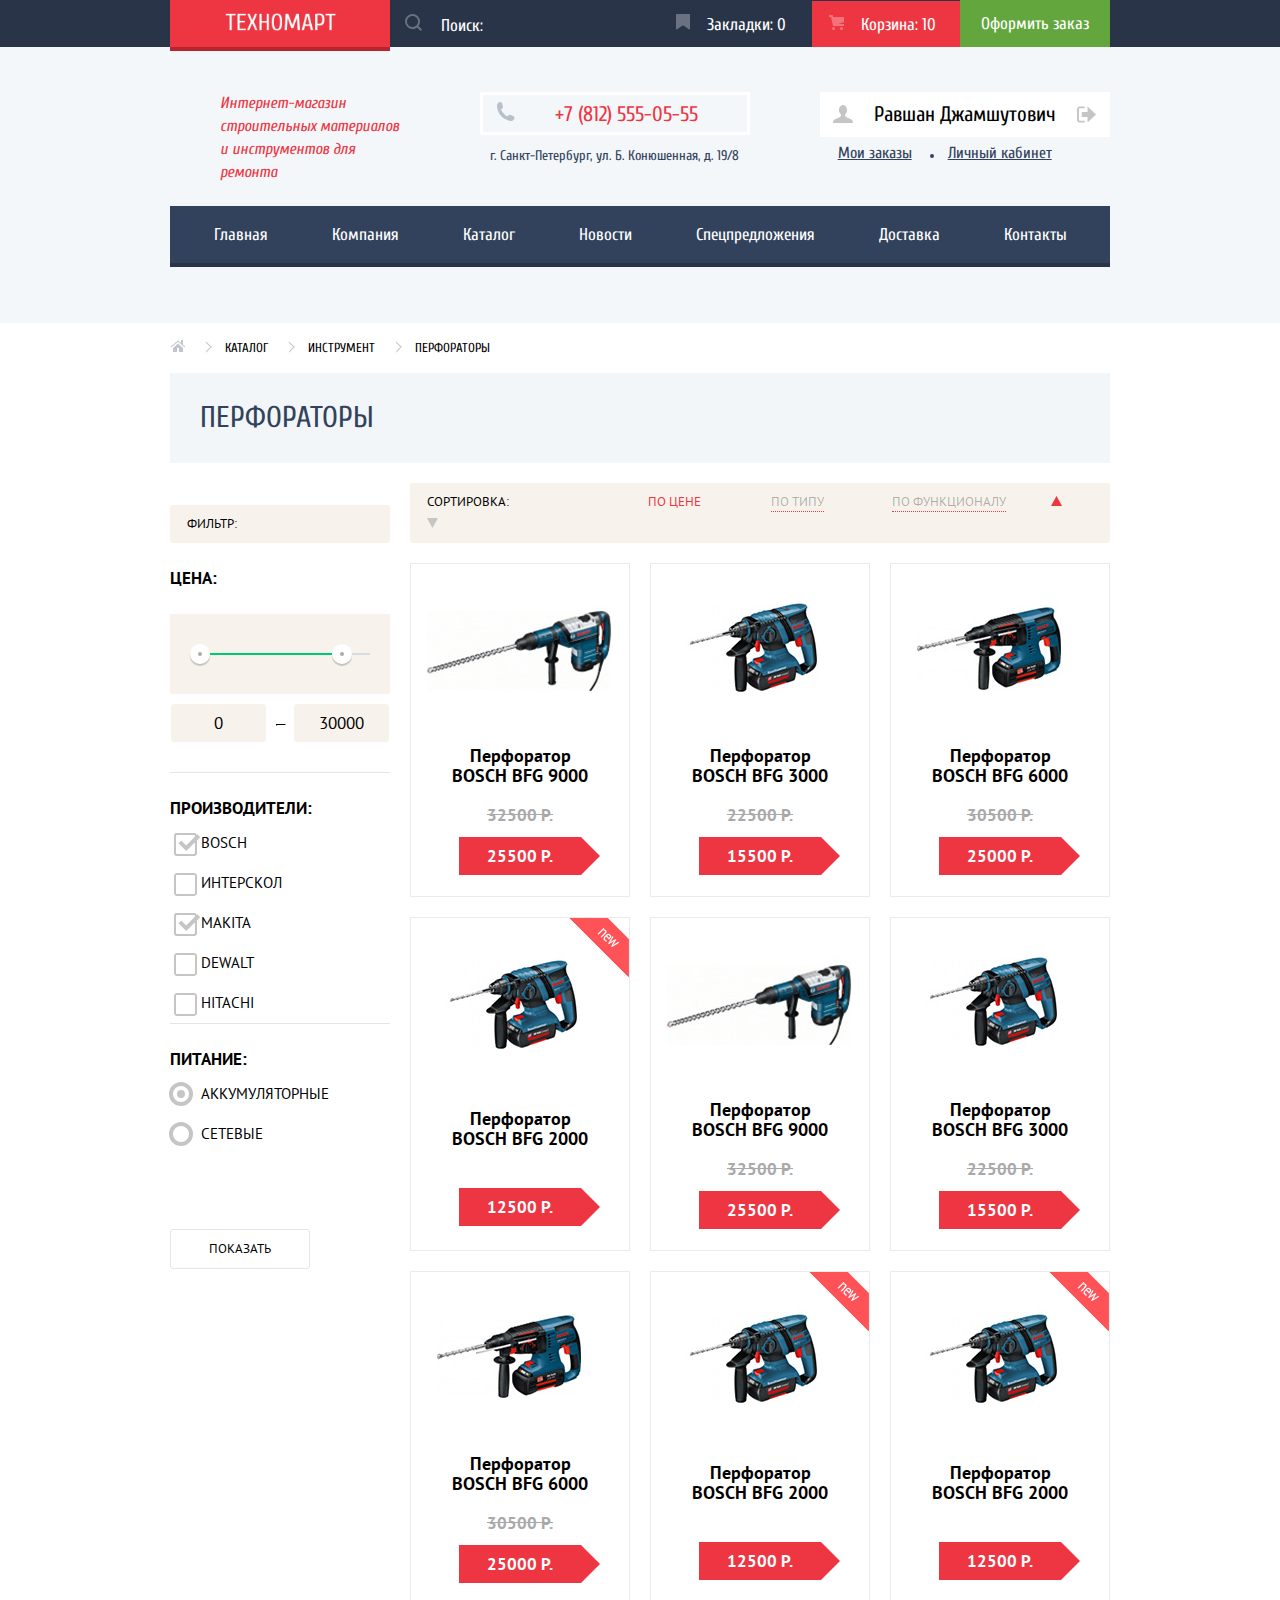
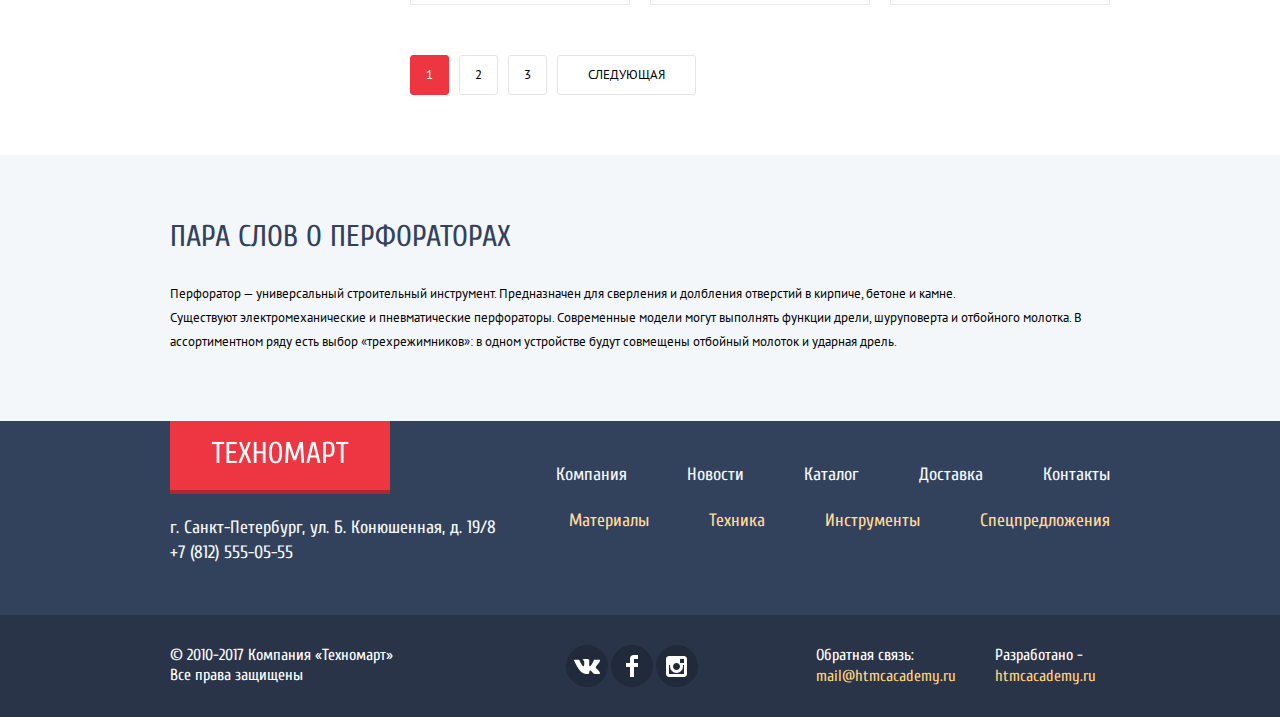
==== catalog.html @ 77f98fe2 "сетка+частично декорации" ====
<!DOCTYPE html>
<html lang="ru">
	<head>
		<meta charset="utf-8">
		<title>HTML Academy: Техномарт|Каталог|Перфораторы</title>
		<link href="https://fonts.googleapis.com/css?family=Cuprum:400,700|PT+Sans:400,700&amp;subset=cyrillic" rel="stylesheet">
		<link href="css/normalize.css" rel="stylesheet">
    <link href="css/style.css" rel="stylesheet">
	</head>

	<body>

			<header class="main-header">
					<div class="container">
					 <div class="header-container">
					 <h1 class="visually-hidden">Техномарт</h1>
					 <a href=""><img src="img/invalid-name_2.png" width="111" height="18" alt="Техномарт"></a>
							<input id="search" name="search" type="text">
								<label for="search"><svg xmlns="http://www.w3.org/2000/svg" width="17" height="17" viewBox="0 0 17 17" fill="#6A7281">
									<path d="M17 15.586l-3.542-3.542A7.465 7.465 0 0 0 15 7.5 7.5 7.5 0 1 0 7.5 15c1.71 0 3.282-.579 4.544-1.542L15.586 17 17 15.586zM2 7.5C2 4.467 4.467 2 7.5 2 10.532 2 13 4.467 13 7.5c0 3.032-2.468 5.5-5.5 5.5A5.506 5.506 0 0 1 2 7.5z"/>
									</svg>Поиск:</label>
					 <label for="search" class="in-focus"><svg xmlns="http://www.w3.org/2000/svg" width="17" height="17" viewBox="0 0 17 17" fill="#6A7281">
                <path d="M17 15.586l-3.542-3.542A7.465 7.465 0 0 0 15 7.5 7.5 7.5 0 1 0 7.5 15c1.71 0 3.282-.579 4.544-1.542L15.586 17 17 15.586zM2 7.5C2 4.467 4.467 2 7.5 2 10.532 2 13 4.467 13 7.5c0 3.032-2.468 5.5-5.5 5.5A5.506 5.506 0 0 1 2 7.5z"/>
               </svg>Перфоратор</label>		

								 <a href=""><svg xmlns="http://www.w3.org/2000/svg" width="14" height="16" viewBox="0 0 14 16" fill="#6A7281" class="header-svg">
								 <path d="M14 15c0 .55-.368.741-.818.426l-5.363-3.765c-.45-.315-1.187-.315-1.637 0L.818 15.426C.368 15.741 0 15.55 0 15V1c0-.55.45-1 1-1h12c.55 0 1 .45 1 1v14z"/></svg>Закладки: 0</a>
					 
								 <a href="" class="in-user-menu"><svg xmlns="http://www.w3.org/2000/svg" width="15" height="15" viewBox="0 0 15 15" fill="rgba(255, 255, 255, 0.3)" class="header-svg">
								 <circle cx="4.5" cy="13.5" r="1.5"/>
								 <circle cx="12.5" cy="13.5" r="1.5"/>
								 <path  d="M15 2H4.07l-.422-2H0v2h2.031l1.985 9H15V9H9.441L15 6.951z"/>
								 </svg>Корзина: 10</a>
					 <a href="" class="checkout">Оформить заказ</a>
					</div>
				 </div>   
				 <div class="container">
					 <div class="total-information">
							 <article class="top-information">
					 <p>Интернет-магазин строительных материалов<br> и инструментов для ремонта</p>
					 <address class="top-address">
						 <a href="tel:+78125550555"><svg xmlns="http://www.w3.org/2000/svg" width="19" height="19" viewBox="0 0 19 19" fill="#b8c0c9">
							<path  d="M15.572 18.985h-.941c-4.129-.488-7.157-2.408-9.359-4.864C3.062 11.66 1.318 8.492.978 4.228V3.084c.078-.774.459-1.304.898-1.757C2.425.766 3.25.044 4.002.019c.554-.018 1.5.38 1.879.899.329.446.504 1.339.656 2.003.154.671.505 1.643.408 2.289-.148 1.007-1.487 1.434-1.879 2.166 1.307 3.135 3.443 5.439 6.293 7.031.715-.392 1.346-1.572 2.332-1.595.359-.009.818.178 1.184.286.402.121.75.275 1.104.408.596.224 1.648.521 2.004 1.021.365.513.57 1.356.49 1.879-.164 1.041-1.879 2.197-2.901 2.579z"/></svg>+7 (812) 555-05-55</a>
						 <p class="top-address-place">г. Санкт-Петербург, ул. Б. Конюшенная, д. 19/8</p>
					 </address>
					 <div class="user-menu">
					 <a href="" class="exit">
					 <svg xmlns="http://www.w3.org/2000/svg" width="20" height="18" viewBox="0 0 20 18" fill="#c5c5c5">
            <path  d="M17.881 14.166c-2.144-.735-4.256-1.666-5.207-2.39-.657-.501-.77-1.618-.517-2.415 1.118-.903 1.864-2.477 1.864-4.278C14.021 2.276 12.221 0 10 0S5.979 2.276 5.979 5.083c0 1.801.746 3.374 1.863 4.277.253.798.141 1.915-.517 2.416-.95.724-3.063 1.654-5.207 2.39S0 18 0 18h20s.025-3.099-2.119-3.834z"/></svg>
            Равшан Джамшутович
            <svg xmlns="http://www.w3.org/2000/svg" width="20" height="17" viewBox="0 0 21 17" fill="#c5c5c5"><g ><path d="M21 8.5L12.125 0v6h-6v5h6v6z"/>
            <path d="M3.106 13.952V3.048c.018-.376.171-1.057 1.01-1.057h5.027V0H4.116C1.938 0 1.112 1.81 1.087 3.027v10.946C1.112 15.189 1.938 17 4.116 17h5.027v-1.99H4.116c-.839 0-.992-.683-1.01-1.058z"/></g></svg>
           </a>
					 <a href="" class="user-navigation">Мои заказы</a>
					 <a href="" class="user-navigation">Личный кабинет</a>
					</div>
					</article>
				 </div>
					<nav class="main-navigation">
					 <ul>
						 <li><a href="">Главная</a></li>
						 <li><a href="">Компания</a></li>
						 <li><a href="">Каталог</a></li>
						 <li><a href="">Новости</a></li>
						 <li><a href="">Спецпредложения</a></li>
						 <li><a href="">Доставка</a></li>
						 <li><a href="">Контакты</a></li>
					 </ul>
					 </nav>
					</div>
			 </header>


		<main class="content">
<div class="container center">
			<div class="path">
				<ul>
					<li><a href="" aria-label="Главная" class="next"><svg xmlns="http://www.w3.org/2000/svg" width="15" height="12" viewBox="0 0 15 12" fill="#C1C6CE"><g>
        <path d="M3 8v4h4V8h2v4h4V8L8 3.516z"/>
        <path d="M14.831 6.365L13 4.751V0h-2v2.987L8.332.635c-.02-.017-.043-.023-.064-.037a.465.465 0 0 0-.08-.047.551.551 0 0 0-.095-.024C8.062.521 8.032.515 8 .515c-.031 0-.061.006-.092.012a.46.46 0 0 0-.095.025c-.028.011-.053.029-.08.046-.021.014-.045.02-.064.037l-6.498 5.73a.501.501 0 0 0 .33.875.497.497 0 0 0 .331-.125L8 1.677l6.169 5.438a.501.501 0 0 0 .662-.75z"/></g></svg>
          </a></li>
					<li><a href="" class="next">Каталог</a></li>
					<li><a href="" class="next">Инструмент</a></li>
					<li><a href="">Перфораторы</a></li>
				</ul>
			</div>

			<h2 class="catalog-page">Перфораторы</h2>

			<form action="htmlacademy.ru" method="get">
<span class="head">Фильтр:</span>

<div class="box price">
<span>Цена:</span>
				  
          <div class="range-controls">
            <div class="scale">
              <div class="bar"></div>
            </div>
            <div class="range-toggle range-toggle-min"></div>
            <div class="range-toggle range-toggle-max"></div>
          </div>
          
            <label><input name="min-price" type="text" value="0"></label>
            <label><input name="max-price" type="text" value="30000"></label>

</div>

<div class="box makers">
<span>Производители:</span>
				
				<input id="bosch" name="bosch" value="Bosch" type="checkbox" class="visually-hidden" checked>
				<label for="bosch">
	<svg xmlns="http://www.w3.org/2000/svg" width="23" height="23" viewBox="0 0 23 23" fill="#c5c5c5" class="off">
    <path d="M20 2c.542 0 1 .458 1 1v17c0 .542-.458 1-1 1H3c-.542 0-1-.458-1-1V3c0-.542.458-1 1-1h17m0-2H3C1.35 0 0 1.35 0 3v17c0 1.65 1.35 3 3 3h17c1.65 0 3-1.35 3-3V3c0-1.65-1.35-3-3-3z"/></svg>
  <svg xmlns="http://www.w3.org/2000/svg" width="27" height="23" viewBox="0 0 27 23" fill="#c5c5c5" class="on">
    <path d="M7.285 7.486l-2.829 2.829 7.783 7.783L26.171 4.166l-2.828-2.829-11.104 11.102z"/>
    <path d="M21 20c0 .542-.458 1-1 1H3c-.542 0-1-.458-1-1V3c0-.542.458-1 1-1h16.908L21.493.415A2.96 2.96 0 0 0 20 0H3C1.35 0 0 1.35 0 3v17c0 1.65 1.35 3 3 3h17c1.65 0 3-1.35 3-3v-9.829l-2 2V20z"/>
</svg>
Bosch</label>
				
				<input id="interskol" name="interskol" value="interskol" type="checkbox" class="visually-hidden">
				<label for="interskol">
	<svg xmlns="http://www.w3.org/2000/svg" width="23" height="23" viewBox="0 0 23 23" fill="#c5c5c5" class="off">
    <path d="M20 2c.542 0 1 .458 1 1v17c0 .542-.458 1-1 1H3c-.542 0-1-.458-1-1V3c0-.542.458-1 1-1h17m0-2H3C1.35 0 0 1.35 0 3v17c0 1.65 1.35 3 3 3h17c1.65 0 3-1.35 3-3V3c0-1.65-1.35-3-3-3z"/></svg>
  <svg xmlns="http://www.w3.org/2000/svg" width="27" height="23" viewBox="0 0 27 23" fill="#c5c5c5" class="on">
    <path d="M7.285 7.486l-2.829 2.829 7.783 7.783L26.171 4.166l-2.828-2.829-11.104 11.102z"/>
    <path d="M21 20c0 .542-.458 1-1 1H3c-.542 0-1-.458-1-1V3c0-.542.458-1 1-1h16.908L21.493.415A2.96 2.96 0 0 0 20 0H3C1.35 0 0 1.35 0 3v17c0 1.65 1.35 3 3 3h17c1.65 0 3-1.35 3-3v-9.829l-2 2V20z"/>
</svg>
Интерскол</label>
				
				<input id="makita" name="makita" value="makita" type="checkbox" class="visually-hidden" checked>
				<label for="makita">
					<svg xmlns="http://www.w3.org/2000/svg" width="23" height="23" viewBox="0 0 23 23" fill="#c5c5c5" class="off">
    <path d="M20 2c.542 0 1 .458 1 1v17c0 .542-.458 1-1 1H3c-.542 0-1-.458-1-1V3c0-.542.458-1 1-1h17m0-2H3C1.35 0 0 1.35 0 3v17c0 1.65 1.35 3 3 3h17c1.65 0 3-1.35 3-3V3c0-1.65-1.35-3-3-3z"/></svg>
  <svg xmlns="http://www.w3.org/2000/svg" width="27" height="23" viewBox="0 0 27 23" fill="#c5c5c5" class="on">
    <path d="M7.285 7.486l-2.829 2.829 7.783 7.783L26.171 4.166l-2.828-2.829-11.104 11.102z"/>
    <path d="M21 20c0 .542-.458 1-1 1H3c-.542 0-1-.458-1-1V3c0-.542.458-1 1-1h16.908L21.493.415A2.96 2.96 0 0 0 20 0H3C1.35 0 0 1.35 0 3v17c0 1.65 1.35 3 3 3h17c1.65 0 3-1.35 3-3v-9.829l-2 2V20z"/>
</svg>
Makita</label>
				
				<input id="dewalt" name="dewalt" value="dewalt" type="checkbox" class="visually-hidden">
				<label for="dewalt">
					<svg xmlns="http://www.w3.org/2000/svg" width="23" height="23" viewBox="0 0 23 23" fill="#c5c5c5" class="off">
    <path d="M20 2c.542 0 1 .458 1 1v17c0 .542-.458 1-1 1H3c-.542 0-1-.458-1-1V3c0-.542.458-1 1-1h17m0-2H3C1.35 0 0 1.35 0 3v17c0 1.65 1.35 3 3 3h17c1.65 0 3-1.35 3-3V3c0-1.65-1.35-3-3-3z"/></svg>
  <svg xmlns="http://www.w3.org/2000/svg" width="27" height="23" viewBox="0 0 27 23" fill="#c5c5c5" class="on">
    <path d="M7.285 7.486l-2.829 2.829 7.783 7.783L26.171 4.166l-2.828-2.829-11.104 11.102z"/>
    <path d="M21 20c0 .542-.458 1-1 1H3c-.542 0-1-.458-1-1V3c0-.542.458-1 1-1h16.908L21.493.415A2.96 2.96 0 0 0 20 0H3C1.35 0 0 1.35 0 3v17c0 1.65 1.35 3 3 3h17c1.65 0 3-1.35 3-3v-9.829l-2 2V20z"/>
</svg>					
				DeWALT</label>
				
				<input id="hitachi" name="hitachi" value="hitachi" type="checkbox" class="visually-hidden">
				<label for="hitachi">
					<svg xmlns="http://www.w3.org/2000/svg" width="23" height="23" viewBox="0 0 23 23" fill="#c5c5c5" class="off">
    <path d="M20 2c.542 0 1 .458 1 1v17c0 .542-.458 1-1 1H3c-.542 0-1-.458-1-1V3c0-.542.458-1 1-1h17m0-2H3C1.35 0 0 1.35 0 3v17c0 1.65 1.35 3 3 3h17c1.65 0 3-1.35 3-3V3c0-1.65-1.35-3-3-3z"/></svg>
  <svg xmlns="http://www.w3.org/2000/svg" width="27" height="23" viewBox="0 0 27 23" fill="#c5c5c5" class="on">
    <path d="M7.285 7.486l-2.829 2.829 7.783 7.783L26.171 4.166l-2.828-2.829-11.104 11.102z"/>
    <path d="M21 20c0 .542-.458 1-1 1H3c-.542 0-1-.458-1-1V3c0-.542.458-1 1-1h16.908L21.493.415A2.96 2.96 0 0 0 20 0H3C1.35 0 0 1.35 0 3v17c0 1.65 1.35 3 3 3h17c1.65 0 3-1.35 3-3v-9.829l-2 2V20z"/>
</svg>
				Hitachi</label>
</div>

<div class="box power">
<span>Питание:</span>
				
				<input id="battery-power" name="power-filter" value="battery-power" type="radio" class="visually-hidden" checked>
				<label for="battery-power">Аккумуляторные</label>
				
				<input id="main-power" name="power-filter" value="main-power" type="radio" class="visually-hidden">
        <label for="main-power">Сетевые</label>
				
				<input id="result" name="result" type="submit" value="Показать">
</div>
			</form>

			<div class="sorting">
			 <span class="head">Сортировка:</span>
				<a href="" class="checked">по цене</a>
				<a href="">по типу</a>
				<a href="">по функционалу</a>
				<a href="" aria-label="по возрастанию" class="checked"><svg xmlns="http://www.w3.org/2000/svg" width="11" height="10" viewBox="0 0 11 10" fill="#c5c5c5" class="checked">
    <path d="M5.5 0L0 10h11z"/>
</svg>
</a>
				<a href="" aria-label="по убыванию"><svg xmlns="http://www.w3.org/2000/svg" width="11" height="10" viewBox="0 0 11 10" fill="#c5c5c5">
    <path d="M5.5 10L0 0h11"/>
</svg>
</a>
			</div>
			
			<section class="section-catalog">
				<div class="catalog-item in-focus"> 
					<img src="img/layer-134_4.jpg" width="218" height="170" alt="Перфоратор BOSCH BFG 9000">
					<h3 class="item-name">Перфоратор BOSCH BFG 9000</h3>
					<span class="old-price">32500 Р.</span>
					<a href="">25500 Р.</a>
					<div class="actions">
							<button type="button" class="buy"><svg xmlns="http://www.w3.org/2000/svg" width="15" height="15" viewBox="0 0 15 15" fill="rgba(255, 255, 255, 0.3)" class="header-svg">
            <circle cx="4.5" cy="13.5" r="1.5"/>
            <circle cx="12.5" cy="13.5" r="1.5"/>
            <path  d="M15 2H4.07l-.422-2H0v2h2.031l1.985 9H15V9H9.441L15 6.951z"/>
            </svg>Купить</button>
							<button type="button" class="bookmark">В закладки</button>
						</div>
				</div>

				<div class="catalog-item in-focus">
					<img src="img/layer-134_2.jpg" width="218" height="170" alt="Перфоратор BOSCH BFG 3000">
					<h3 class="item-name">Перфоратор BOSCH BFG 3000</h3>
					<span class="old-price">22500 Р.</span>
					<a href="">15500 Р.</a>
					<div class="actions">
							<button type="button" class="buy"><svg xmlns="http://www.w3.org/2000/svg" width="15" height="15" viewBox="0 0 15 15" fill="rgba(255, 255, 255, 0.3)" class="header-svg">
            <circle cx="4.5" cy="13.5" r="1.5"/>
            <circle cx="12.5" cy="13.5" r="1.5"/>
            <path  d="M15 2H4.07l-.422-2H0v2h2.031l1.985 9H15V9H9.441L15 6.951z"/>
            </svg>Купить</button>
							<button type="button" class="bookmark">В закладки</button>
						</div>
				</div>
				
				<div class="catalog-item in-focus">
					<img src="img/layer-134_3.jpg" width="218" height="170" alt="Перфоратор BOSCH BFG 6000">
					<h3 class="item-name">Перфоратор BOSCH BFG 6000</h3>
					<span class="old-price">30500 Р.</span>
					<a href="">25000 Р.</a>
										<div class="actions">
							<button type="button" class="buy"><svg xmlns="http://www.w3.org/2000/svg" width="15" height="15" viewBox="0 0 15 15" fill="rgba(255, 255, 255, 0.3)" class="header-svg">
            <circle cx="4.5" cy="13.5" r="1.5"/>
            <circle cx="12.5" cy="13.5" r="1.5"/>
            <path  d="M15 2H4.07l-.422-2H0v2h2.031l1.985 9H15V9H9.441L15 6.951z"/>
            </svg>Купить</button>
							<button type="button" class="bookmark">В закладки</button>
						</div>
				</div>

				<div class="catalog-item in-focus new">
					<img src="img/layer-134_2.jpg" width="218" height="170" alt="Перфоратор BOSCH BFG 2000">
					<h3 class="item-name">Перфоратор BOSCH BFG 2000</h3>
					<a href="">12500 Р.</a>
										<div class="actions">
							<button type="button" class="buy"><svg xmlns="http://www.w3.org/2000/svg" width="15" height="15" viewBox="0 0 15 15" fill="rgba(255, 255, 255, 0.3)" class="header-svg">
            <circle cx="4.5" cy="13.5" r="1.5"/>
            <circle cx="12.5" cy="13.5" r="1.5"/>
            <path  d="M15 2H4.07l-.422-2H0v2h2.031l1.985 9H15V9H9.441L15 6.951z"/>
            </svg>Купить</button>
							<button type="button" class="bookmark">В закладки</button>
						</div>
				</div>

								<div class="catalog-item in-focus"> 
					<img src="img/layer-134_4.jpg" width="218" height="170" alt="Перфоратор BOSCH BFG 9000">
					<h3 class="item-name">Перфоратор BOSCH BFG 9000</h3>
					<span class="old-price">32500 Р.</span>
					<a href="">25500 Р.</a>
										<div class="actions">
							<button type="button" class="buy"><svg xmlns="http://www.w3.org/2000/svg" width="15" height="15" viewBox="0 0 15 15" fill="rgba(255, 255, 255, 0.3)" class="header-svg">
            <circle cx="4.5" cy="13.5" r="1.5"/>
            <circle cx="12.5" cy="13.5" r="1.5"/>
            <path  d="M15 2H4.07l-.422-2H0v2h2.031l1.985 9H15V9H9.441L15 6.951z"/>
            </svg>Купить</button>
							<button type="button" class="bookmark">В закладки</button>
						</div>
				</div>

				<div class="catalog-item in-focus">
					<img src="img/layer-134_2.jpg" width="218" height="170" alt="Перфоратор BOSCH BFG 3000">
					<h3 class="item-name">Перфоратор BOSCH BFG 3000</h3>
					<span class="old-price">22500 Р.</span>
					<a href="">15500 Р.</a>
										<div class="actions">
							<button type="button" class="buy"><svg xmlns="http://www.w3.org/2000/svg" width="15" height="15" viewBox="0 0 15 15" fill="rgba(255, 255, 255, 0.3)" class="header-svg">
            <circle cx="4.5" cy="13.5" r="1.5"/>
            <circle cx="12.5" cy="13.5" r="1.5"/>
            <path  d="M15 2H4.07l-.422-2H0v2h2.031l1.985 9H15V9H9.441L15 6.951z"/>
            </svg>Купить</button>
							<button type="button" class="bookmark">В закладки</button>
						</div>
				</div>

				<div class="catalog-item in-focus">
					<img src="img/layer-134_3.jpg" width="218" height="170" alt="Перфоратор BOSCH BFG 6000">
					<h3 class="item-name">Перфоратор BOSCH BFG 6000</h3>
					<span class="old-price">30500 Р.</span>
					<a href="">25000 Р.</a>
										<div class="actions">
							<button type="button" class="buy"><svg xmlns="http://www.w3.org/2000/svg" width="15" height="15" viewBox="0 0 15 15" fill="rgba(255, 255, 255, 0.3)" class="header-svg">
            <circle cx="4.5" cy="13.5" r="1.5"/>
            <circle cx="12.5" cy="13.5" r="1.5"/>
            <path  d="M15 2H4.07l-.422-2H0v2h2.031l1.985 9H15V9H9.441L15 6.951z"/>
            </svg>Купить</button>
							<button type="button" class="bookmark">В закладки</button>
						</div>
				</div>

				<div class="catalog-item in-focus new">
					<img src="img/layer-134_2.jpg" width="218" height="170" alt="Перфоратор BOSCH BFG 2000">
					<h3 class="item-name">Перфоратор BOSCH BFG 2000</h3>
					<a href="">12500 Р.</a>
										<div class="actions">
							<button type="button" class="buy"><svg xmlns="http://www.w3.org/2000/svg" width="15" height="15" viewBox="0 0 15 15" fill="rgba(255, 255, 255, 0.3)" class="header-svg">
            <circle cx="4.5" cy="13.5" r="1.5"/>
            <circle cx="12.5" cy="13.5" r="1.5"/>
            <path  d="M15 2H4.07l-.422-2H0v2h2.031l1.985 9H15V9H9.441L15 6.951z"/>
            </svg>Купить</button>
							<button type="button" class="bookmark">В закладки</button>
						</div>
				</div>

				<div class="catalog-item in-focus new">
					<img src="img/layer-134_2.jpg" width="218" height="170" alt="Перфоратор BOSCH BFG 2000">
					<h3 class="item-name">Перфоратор BOSCH BFG 2000</h3>
					<a href="">12500 Р.</a>
										<div class="actions">
							<button type="button" class="buy"><svg xmlns="http://www.w3.org/2000/svg" width="15" height="15" viewBox="0 0 15 15" fill="rgba(255, 255, 255, 0.3)" class="header-svg">
            <circle cx="4.5" cy="13.5" r="1.5"/>
            <circle cx="12.5" cy="13.5" r="1.5"/>
            <path  d="M15 2H4.07l-.422-2H0v2h2.031l1.985 9H15V9H9.441L15 6.951z"/>
            </svg>Купить</button>
							<button type="button" class="bookmark">В закладки</button>
						</div>
				</div>
			</section>

			<div class="paginator">
				<a href="" class="current">1</a>
				<a href="">2</a>
				<a href="">3</a>
				<a href="">Следующая</a>
			</div>
</div>
			<div class="container color">
			<section class="section-description">
				<h2>Пара слов о перфораторах</h2>
				<p>Перфоратор — универсальный строительный инструмент. Предназначен для сверления и долбления отверстий в кирпиче, бетоне и камне.</p>
				<p>Существуют электромеханические и пневматические перфораторы. Современные модели могут выполнять функции дрели, шуруповерта и отбойного молотка. В ассортиментном ряду есть выбор «трехрежимников»: в одном устройстве будут совмещены отбойный молоток и ударная дрель.</p>
			</section>
</div>
		</main>

		<footer class="container main-footer">
			
				<div class="footer-part-first">
				<a href="" class="logo-footer"><img src="img/invalid-name_2.png" width="138" height="23" alt="Техномарт"></a>			
				<div class="footer-address">
					<address class="footer-address">
					<p class="footer-address">г. Санкт-Петербург, ул. Б. Конюшенная, д. 19/8 +7 (812) 555-05-55</p>
					</address>
				</div>
				<div class="footer-navigation">
					<ul class="footer-navigation-anchors">
						<li><a href="">Компания</a></li>
						<li><a href="">Новости</a></li>
						<li><a href="">Каталог</a></li>
						<li><a href="">Доставка</a></li>
						<li><a href="">Контакты</a></li>
					</ul>
					<ul class="footer-navigation-catalog">
						<li><a href="">Материалы</a></li>
						<li><a href="">Техника</a></li>
						<li><a href="">Инструменты</a></li>
						<li><a href="">Спецпредложения</a></li>
					</ul>
				</div>
	</div>
			<div class="container">
				<div class="footer-part-second">
				<div class="footer-copyright">
					<p>&copy 2010-2017 Компания «Техномарт» Все права защищены</p>
				</div>
				<div class="footer-socialmedia">
					<a href="" aria-label="Вконтакте"><svg xmlns="http://www.w3.org/2000/svg" width="26" height="15" viewBox="0 0 26 15">
						<path fill="#FFF" d="M16.138 11.51c.956-.309 2.18 2.04 3.483 2.939.978.681 1.727.534 1.727.534l3.473-.05s1.815-.112.957-1.554c-.071-.12-.503-1.069-2.585-3.022-2.177-2.043-1.882-1.712.739-5.244 1.597-2.153 2.236-3.468 2.036-4.028-.192-.539-1.365-.399-1.365-.399L20.69.713c-.381.001-.704.119-.851.515-.003.004-.621 1.666-1.445 3.079-1.741 2.989-2.436 3.148-2.724 2.961-.661-.433-.494-1.737-.494-2.664 0-2.897.432-4.105-.846-4.417-.427-.104-.739-.172-1.828-.182-1.392-.021-2.574 0-3.244.329-.445.223-.786.712-.579.74.26.035.843.16 1.155.586.401.552.389 1.789.389 1.789s.229 3.411-.54 3.834c-.528.29-1.25-.302-2.803-3.016-.793-1.388-1.392-2.922-1.392-2.922s-.116-.285-.326-.441c-.25-.185-.6-.244-.6-.244L.848.684S.29.7.085.946c-.182.218-.015.668-.015.668s2.909 6.881 6.203 10.347c3.02 3.182 6.452 2.971 6.452 2.971h1.555s.469-.054.709-.312c.224-.24.214-.691.214-.691s-.031-2.109.935-2.419z"/>
				</svg>
				</a>
					<a href="" aria-label="Фейсбук"><svg xmlns="http://www.w3.org/2000/svg" width="12" height="22" viewBox="0 0 12 22">
						<path fill="#FFF" d="M12 4V0H8a4 4 0 0 0-4 4v4H0v4h4v10h4V12h4V8H8V4h4z"/>
				</svg></a>
					<a href="" aria-label="Инстаграм"><svg xmlns="http://www.w3.org/2000/svg" width="21" height="21" viewBox="0 0 21 21">
						<path fill="#FFF" d="M18 0H3C1.35 0 0 1.35 0 3v15c0 1.65 1.35 3 3 3h15c1.65 0 3-1.35 3-3V3c0-1.65-1.35-3-3-3zm-7.5 7c1.93 0 3.5 1.57 3.5 3.5S12.43 14 10.5 14 7 12.43 7 10.5 8.57 7 10.5 7zM18 18H3V9h1.181A6.504 6.504 0 0 0 4 10.5a6.5 6.5 0 1 0 13 0 6.45 6.45 0 0 0-.181-1.5H18v9zm0-11h-4V3h4v4z"/>
				</svg>
				</a>
				</div>
				<div class="footer-feedback">
					<span class="footer">Обратная связь:</span>
					<a href="mailto:mail@htmcacademy.ru">mail@htmcacademy.ru</a>
				</div>
				<div class="footer-developer">
					<span class="footer">Разработано -</span>
					<a href="https://htmlacademy.ru/intensive/htmlcss"> htmcacademy.ru </a>
				</div>
			</div>
	</div>
			</footer>

	</body>
</html>
---- css/style.css ----
*, *::before, *::after
{ box-sizing: border-box}

body {
  margin: 0;
  padding: 0;

  font-family: "Cuprum", "PT Sans", sans-serif;
  font-size: 14px;
  line-height: 20px;
}

a {
  text-decoration: none;
}

.visually-hidden:not(:focus):not(:active),
input[type="checkbox"].visually-hidden,
input[type="radio"].visually-hidden {
  position: absolute;

  width: 1px;
  height: 1px;
  margin: -1px;
  border: 0;
  padding: 0;

  white-space: nowrap;

  clip-path: inset(100%);
  clip: rect(0 0 0 0);
  overflow: hidden;
}

.main-header a,
.header-container input,
.header-container label,
.main-navigation a {
  font-size: 17px;
  line-height: 17px;
  color: #ffffff;
}

.main-navigation ul,
.footer-navigation-anchors,
.footer-navigation-catalog,
.about ul,
.path ul {
  list-style: none;
  margin: 0;
  padding: 0;
}

.top-information p:first-child {
  font-size: 16px;
  line-height: 23px;
  font-style: italic;
  color: #ee3643;
}

.top-address-place {
  font-size: 14px;
  line-height: 24px;
  font-style: normal;
  color: #32425c;
}

.top-information a,
.exit {
  font-size: 21px;
  line-height: 21px;
  font-style: normal;
  color: #000000;
}

.top-address a:first-child {
  color: #ee3643;
}

a.user-navigation {
  font-size: 16px;
  line-height: 18px;
  text-decoration: underline;
  color: #32425c;
}

div[class^="promo-"] h3 {
  font-size: 24px;
  line-height: 30px;
  color: #ffffff;
}

div[class^="promo-"] a {
  font-size: 14px;
  line-height: 18px;
  color: #ffffff;
  text-transform: uppercase;
}

div[class^="promo-slider"] h3 {
  font-size: 36px;
  line-height: 36px;
  font-weight: bold;
  color: #ffffff;
  text-transform: uppercase;
}

.promo-sliders p {
  font-size: 18px;
  line-height: 24px;
  color: #ffffff;
}

.catalog h2,
.popular-products h2,
.popular-makers h2,
.services h2,
.about h2,
.contacts h2,
.section-description h2,
.catalog-page {
  font-weight: normal;
  font-size: 30px;
  line-height: 30px;
  color: #32425c;
  text-transform: uppercase;
}

.path a {
  font-size: 13px;
  line-height: 18px;
  color: #000000;
  text-transform: uppercase;
}

h2 + a:nth-child(2),
h2 + a:nth-child(2),
.about a,
.contacts button {
  font-size: 14px;
  line-height: 18px;
  color: #ffffff;
  text-transform: uppercase;
}

form span {
  font-family: "PT Sans", "Cuprum", sans-serif;
  font-weight: bold;
  font-size: 17px;
  line-height: 30px;
  color: #000000;
  text-transform: uppercase;
}

form label {
  font-family: "PT Sans", "Cuprum", sans-serif;
  font-size: 15px;
  line-height: 20px;
  color: #000000;
  text-transform: uppercase;
}

form input:last-child,
.sorting,
span.head  {
  font-family: "PT Sans", "Cuprum", sans-serif;
  font-weight: normal;
  font-size: 13px;
  line-height: 18px;
  text-transform: uppercase;
}

.catalog-item h3 {
  font-family: "PT Sans", "Cuprum", sans-serif;
  font-size: 18px;
  line-height: 20px;
  font-weight: bold;
}

.old-price {
  font-family: "PT Sans", "Cuprum", sans-serif;
  font-size: 17px;
  line-height: 18px;
  text-decoration: line-through;
  color: #a9a9a9;
}

.catalog-item a {
  font-family: "PT Sans", "Cuprum", sans-serif;
  font-weight: bold;
  font-size: 17px;
  line-height: 18px;
  color: #ffffff;
}

.services p,
.about p,
.contacts p,
.section-description p {
  font-family: "PT Sans", "Cuprum", sans-serif;
  font-size: 13px;
  line-height: 24px;
}

.services span {
  font-family: "Cuprum", "PT Sans", sans-serif;
  font-size: 36px;
  line-height: 36px;
  text-transform: uppercase;
  color: #32425c;
}

.services button {
  font-family: "Cuprum", "PT Sans", sans-serif;
  font-size: 21px;
  font-weight: bold;
  line-height: 30px;
  color: #ffffff;
}

.services .shipping {
  color: #32425c;
}

.about li {
  font-size: 18px;
  padding-bottom: 15px;
}

.paginator a {
  font-family: "PT Sans", sans-serif;
  font-size: 13px;
  line-height: 18px;
  text-transform: uppercase;

}

.footer-address {
  font-size: 18px;
  color: #f3f7f9;
  font-style: normal;
}
.footer-navigation-anchors a {
  font-size: 18px;
  color: #f3f7f9;  
}
.footer-navigation-catalog a {
  font-size: 18px;
  color: #ffda96;  
}

.footer-copyright {
  font-size: 16px;
  color: #ffffff;
}

.footer {
  font-size: 16px;
  color: #ffffff;
  
}
.footer-developer a, 
.footer-feedback a{
  font-size: 16px;
  color: #ffd180;
}


/* сетка*/
.container {
	width: 100%;
  margin: 0 auto;
}

.color-services {
	background-color: #f4f7f9;
}

.main-header {
  display: flex;
  flex-wrap: wrap;
  width: 100%;
  background-color: #293449;
}

.header-container {
  display: flex;
  justify-content: space-between;
  width: 940px;
  margin: 0 auto;
  align-items: center;
  position: relative;
}

.main-header .container:last-child {
  background-color: #f4f7f9;
}

a.checkout {
  background-color: #63a63e;
  margin: 0;
  width: 150px;
  padding: 15px 21px;
}

a.checkout:hover,
a.checkout:focus {
  background-color: #5fbb2d;
}

a.checkout:active {
  background-color: #518534;
  color: rgba(255, 255, 255, 0.5);
}

.header-container a:first-of-type {
  display: inline-block;
  position: relative;
  width: 220px;
  min-height: 42px;
  background-color: #ee3643;
  padding: 13px 55px;
  box-sizing: border-box;
  box-shadow: 0 4px rgb(182, 36, 47);
}

.header-container a:first-of-type:hover,
.header-container a:first-of-type:focus {
  background-color: #ca2c37;
  box-shadow-color: #9B1B25;
}

.header-container a:first-of-type:active {
  background-color: #bb222e;
  box-shadow-color: #8F1922;
}

.header-container input {
  display: inline-block;
  position: absolute;
  left: 250px;
  top: 14px;
  background-color: #293449;
  border: none;
  box-shadow: none;
  width: 200px;
  margin-left: 15px;
  outline: none;
  z-index: -1;
}

label svg {
  margin: 0 19px;
}

.header-container label {
  display: inline-block;
  width: 270px;
  background-color: #293449;
  margin-left: -7px;
  padding: 12px 0;
}

label.in-focus {
  display: none;
}

.header-container input:focus {
  background-color: #ffffff;
  color: #293449;
}

.header-container input:focus ~ label.in-focus {
  display: block;
  background-color: #ffffff;
  color: #293449; 
}

.header-container input:focus ~ label:first-of-type {
  display: none;
}

input[type="text"]:hover ~ label > svg {
  fill: #ffffff;
}

input[type="text"]:focus ~ label > svg {
  fill: #ee3643;
}

.header-container a:nth-of-type(2),
.header-container a:nth-of-type(3) {
  width: 150px;
  padding: 14px 0;
}

a > .header-svg {
  margin: 0 17px;
}

a:hover .header-svg,
a:focus .header-svg {
  fill: #ffffff;
}



.in-user-menu {
  background-color: #ee3643;
  margin-right: -5px;
}

.header-container a:nth-of-type(2):active,
.header-container a:nth-of-type(3):active {
 background-color: #161d29;
}

.main-header a:focus {
  outline: none;
}

.total-information {
  display: flex;
  flex-wrap: wrap;
  margin-top: 45px;
  align-items: center;
}

.top-information {
  display: flex;
  margin: 0 auto;
  width: 940px;
  justify-content: space-between;
  align-items: flex-start;
}

.main-navigation {
  width: 940px;
  margin: 0 auto;
  background-color: #32425c;
  box-shadow: 0 4px #293449;
  margin-bottom: 60px;
  margin-top: 10px;
}

.main-navigation ul {
	display: inline-flex;
	width: 100%;
	flex-wrap: wrap;
  justify-content: center;
  padding: 0;
  margin: 0;
 }

.main-navigation a {
  display: inline-block;
	padding: 20px 32px;
}

.main-navigation a:hover,
.main-navigation a:focus {
  background-color: #243147;
}

.main-navigation a:active {
  background-color: #1d2739;
  color: #a9adb0;
}

.top-information p:first-child {
	display: inline-block;
	width: 196px;
	height: 60px;
  
	margin: 0 70px 44px 50px;
}

.top-address {
	display: flex;
	flex-direction: column;
	flex-wrap: wrap;
  align-items: center;
	padding-right: 70px;
}

.top-address a {
	display: inline-block;
	width: 270px;
	box-sizing: border-box;
  border: 3px solid #ffffff;
  padding: 7px 0;
  margin-bottom: -5px;
}

.top-address svg {
  margin: 0 40px 0 13px;
}

.enter {
	width: 121px;
	background-color: #ffffff;
	padding: 12px 0;
}

.enter svg {
  margin: 0 14px;
}

.enter:hover svg,
.enter:focus svg {
  fill: #2e405c;
}

.enter:hover,
.enter:focus,
.registration:focus,
.registration:hover {
  color: #ee3643;
} 

.enter:active svg {
  fill: #f1f5f7;
}

.enter:active,
.registration:active {
  color: #f1f5f7;
}

.registration {
	width: 150px;
	background-color: #ffffff;
  margin-left: 10px;
	text-align: center;
  padding: 12px 0;
	box-sizing: border-box;
}

.user-menu {
  display: flex;
  flex-wrap: wrap;
  width: 300px;
}

.exit {
  width: 100%;
  background-color: #ffffff;
  padding: 12px 0;
  color: #000000;
  margin-bottom: 7px;
  text-align: center;
  position: relative;
}

.exit svg:first-of-type {
  position: absolute;
  top: 13px;
  left: 13px;
}

.exit svg:last-of-type {
  position: absolute;
  top: 14px;
  right: 14px;
}

a.user-navigation {
  display: inline-block;
  padding: 0 18px;
  position: relative;
}

a.user-navigation:last-child::before {
  content: "";
  width: 0;
  position: absolute;
  left: 0;
  top: 10px;
  border: 2px solid #32425c;
  border-radius: 50%;
}

.exit:hover svg,
.exit:focus svg {
  fill: #2e405c;
}

.exit:active {
  color: rgba(0, 0, 0, 0.3);
}

.exit:active svg {
  fill: rgba(0, 0, 0, 0.3);
}

a.user-navigation:hover,
a.user-navigation:focus {
  color: #ee3643;
}

a.user-navigation:active {
  color: rgba(0, 0, 0, 0.3);
}

.promo {
  display: flex;
  flex-wrap: wrap;
  justify-content: space-between;
  margin: 59px auto 33px auto;
  width: 940px;
}

.promo-materials,
.promo-tools,
.promo-mashines,
.promo-discount,
.promo-shipping {

  width: 300px;
  height: 123px;
}

div[class^="promo-"] h3 {
  padding: 24px 0 15px 25px;
  margin: 0;
}

div[class^="promo-"] a {
  display: inline-block;
  width: 135px;
  background-color: rgba(0, 0, 0, 0.1);
  color: white;
  text-align: center;
  padding: 10px 0;
  margin: 0 0 22px 25px;
  border-radius: 3px;
  outline: none;
}

div[class^="promo-"] a:hover,
div[class^="promo-"] a:focus {
  background-color: rgba(0, 0, 0, 0.2);
}

div[class^="promo-"] a:active {
  background-color: rgba(0, 0, 0, 0.3);
}

div.promo-sliders {
  width: 620px;
  position: relative;
  order: 4;
  display: inline-block;
}

.promo-discount {
order: 5;
}

.promo-shipping {
  order: 5;
  margin-left: 640px;
}

div[class^="promo-slider"] h3,
p.promo-slider-one,
p.promo-slider-two,
div[class^="promo-slider"] a {
 position: absolute;
 z-index: 20;
}

div[class^="promo-slider"] a:hover {
  background-color: #ca2c37;
}

div[class^="promo-slider"] a:active {
  background-color: #ba2732;
}

div.promo-sliders img {
 position: absolute;
 z-index: -20;
 top: 0;
 left: 0;
}

div[class^="promo-slider"] h3 {
	font-size: 36px;
  line-height: 36px;
  top: 27px;
	left: 24px;
	margin: 0;
	padding: 0;
}

p.promo-slider-one,
p.promo-slider-two {
  top: 75px;
	left: 24px;
	margin: 0;
	padding: 0;
	text-transform: none;
}

div[class^="promo-slider"] a {
 top: 210px;
 left: 25px;
 width: 195px;
 background-color: #ee3643;
 border-radius: 3px;
 text-align: center;
 margin: 0;
}

.promo-materials {
  background: url("../img/icon-1.png") #ffbf47 no-repeat;
  background-position: 212px 31px;
  margin-right: 20px;
  position: relative;
}

.promo-tools {
	background: url("../img/icon-2.png") no-repeat #3bbce3;
  background-position: 200px 33px;
  margin-right: 20px;
  position: relative;
}

.promo-mashines {
	background: url("../img/icon-3.png") no-repeat #dc91d8;
  background-position: 190px 31px;
  margin-bottom: 20px;
	position: relative;
}

.promo-discount {
  background: url("../img/icon-4.png") no-repeat #8ed78f;
  background-position: 196px 26px;
  margin-bottom: 20px;
  position: relative;
}

.promo-shipping {
  background: url("../img/icon-5.png") no-repeat #ffc047;
  background-position: 190px 32px;
  position: relative;
}

.new::before {
	content: "";
	width: 60px;
	height: 59px;
	display: inline-block;
	position: absolute;
  right: 0px;
  top: 0px;
	background-image: url("../img/new-flag.png");
}


.head-section,
.main-popular-products,
.main-popular-makers,
.services, 
.section-container, 
.footer-part-second,
.footer-part-first
 {
  width: 940px;
  margin: 0 auto;
  display: flex;
}

.head-section {
  display: flex;
  background-color: #f9f5f0;
  margin: 20px auto;
  justify-content: space-between;
  align-items: center;
  padding: 0 30px 0 24px;
}

.head-section a {
  width: 253px;
  background-color: #ee3643;
  text-align: center;
  padding: 11px 0;
  border-radius: 3px;
}

.main-popular-products {
	display: flex;
	justify-content: space-between;

}

.catalog-item {
 display: flex;
 flex-direction: column;
 justify-content: space-around;
 background-color: #ffffff;
 width: 220px;
 border: 1px solid #eaeaea;
 text-align: center;
 position: relative;
 margin-bottom: 20px;
 z-index: 1;
}

.catalog-item.in-focus:hover {
  border: none;
  box-shadow: 0 10px 20px 0px rgba(0, 0, 0, 0.4);
 }
 

.actions {
position: absolute;
display: flex;
flex-direction: column;
align-items: center;
top: 0;
left: 0;
background-color: #ffffff;
width: 218px;
height: 170px;
padding-top: 44px;
z-index: -1;
}

.catalog-item:hover > .actions {
  z-index: 1;
}

.actions button {
  font-size: 14px;
  line-height: 18px;
  text-transform: uppercase;
  width: 135px;
  text-align: center;
}

button.buy {
  border: none;
  border-radius: 3px;
  background-color: #63a63e;
  box-shadow: 0 3px #367315;
  color: #ffffff;
  padding: 10px 0;
  position: relative;
  margin-bottom: 10px;
}

.actions svg {
  position: absolute;
  margin-right: 22px;
  left: 12px;
  top: 11px;
}

button.bookmark {
  border: 3px solid #63a63e;
  border-radius: 3px;
  background-color: #ffffff;
  color: #32425c;
  padding: 7px 0;
}

button.buy:hover {
background-color: #5fbb2d;
}

.buy:hover svg {
fill: rgba(255, 255, 255, 1);
}

button.bookmark:hover {
border-color: #32425c;
}

button.buy:active {
background-color: #367315;
}

button.bookmark:active {
border-color: #c2c7cf;
color: rgba(50, 66, 92, 0.3);
}

.catalog-item span {
  color: #a9a9a9;
  margin: 0 auto;
  font-weight: bold;
}

.catalog-item > a {
  display: inline-block;
  overflow-wrap: break-word;
  background: #ee3643;
  min-width: 122px;
  max-width: 180px;
  padding: 10px 0;
  text-align: center;
  margin: 13px auto 21px auto;
  position: relative;
}

/*.modal a {
  display: inline-block;
  border: 3px solid green;
  background: #ffffff;
  color: #000000;
  width: 122px;
  padding: 10px 0;
  text-align: center;
}*/

.catalog-item > a::after {
  content: "";
  width: 0;
  border: 19px solid #ee3643;
  position: absolute;
  top: 0;
  right: -19px;
  border-top-color: transparent;
  border-bottom-color: transparent;
  border-right-width: 0px;
}

.item-name {
  display: inline-block;
  margin: 0;
  margin: 12px auto 20px auto;
  width: 160px;
}

.main-popular-makers {
	display: flex;
	flex-wrap: wrap;
	justify-content: space-between;
	margin-bottom: 65px;
}

.main-popular-makers a {
  display: flex;
  margin-bottom: 20px;
  width: 220px;
  height: 145px;
  border: 1px solid #eaeaea;
  align-items: center;
  justify-content: center;
}

.main-popular-makers a:hover,
.main-popular-makers a:focus {
  border: none;
  box-shadow: 0 10px 20px 5px rgba(0, 0, 0, 0.4);
  outline: none;
}

.main-popular-makers a:active {
  border: none;
  box-shadow: 0 4px 10px rgba(0, 0, 0, 0.4);
  opacity: 0.5;
  filter: alpha(Opacity=50);
}

.services {
	display: flex;
	flex-wrap: wrap;
}

.services-description {
  width: 400px;
  margin: 68px 400px 76px 0;
}

.services-description h2,
.services p,
.about h2,
.contacts h2,
.about p:nth-of-type(2) {
  margin: 0;
  padding: 0;
}

.services-description h2 {
  padding-bottom: 20px;
}

.slider-shipping {
  width: 275px;
  padding-left: 80px;
  position: relative;
}

.slider-shipping span {
  display: inline-block;
  padding-bottom: 20px;
}

p.slider-shipping::after {
	content: "";
	width: 468px;
	height: 261px;
	display: inline-block;
	position: absolute;
  left: 152px;
  top: 22px;
	background: url("../img/layer-136.png") no-repeat;
}

/*p.slider-gaurantee::after {
  content: "";
	width: 468px;
	height: 261px;
	display: inline-block;
	position: absolute;
  left: 152px;
  top: 22px;
	background: url("../img/layer-136.png") no-repeat;
}*/

div.services-sliders {
  display: flex;
  flex-direction: column;
  float: left;
  width: 240px;
  margin-bottom: 100px;
  position: relative;
}

div.services-sliders::after {
  content: "";
  position: absolute;
  background-image: url("../img/layer-118-copy.png");
  width: 10px;
  height: 279px;
  right: 0;
  top: -47px;
}

.services-sliders label {
	display: inline-block;
	font-size: 21px;
	font-weight: bold;
	line-height: 30px;
  width: 240px; 
  height: 61px;
  background-color: #32425c;
  padding-top: 15px;
  padding-left: 23px;
  color: #ffffff;
  box-shadow: inset 0px -1px #405069, 0px 1px 0 0 #293449;
 }

.services-sliders input:hover + label,
.services-sliders input:focus + label {
  background-color: #293449;
  box-shadow: inset 0px -1px #293449, 0px 1px 0 0 #293449;
}

.services-sliders input:checked + label {
  background-color: #ffffff;
  box-shadow: inset 0px -1px #ffffff, 0px 1px 0 0 #ffffff;
  color: #32425c;
}


/*временный. потом надо разметить в слайдерах*/

div.hidden,
div.services-sliders input {
	display: none;
}

.about,
.contacts {
  display: flex;
  flex-direction: column;
	margin-bottom: 86px;
	margin-top: 82px;
}

.about h2,
.contacts h2 {
  padding-bottom: 15px;
}

.about p:last-of-type {
  margin-top: 0;
  margin-bottom: 23px;
}

.about p:first-of-type {
  margin-bottom: 23px;
}

.about {
  width: 519px;
  margin-right: 120px;
}

.contacts {
	width: 300px;
}

.about a,
.contacts button {
  background-color: #ee3643;
  padding: 10px 0 10px 0;
  border-radius: 3px;
  border: none;
  text-align: center;
  margin: 0;
}

.about a {
  width: 220px;
  margin-top: 25px;
}

.contacts button {
  width: 100%;
}

.contacts p {
	margin-top: 10px;
	margin-bottom: 30px;
}

.contacts img {
	margin-bottom: 40px;
}

ul.transport {
	display: inline-block;
	position: relative;
}

.transport li {
	margin-left: 40px;
  padding-top: 2px;
}

.transport li:first-of-type::before,
.transport li:nth-of-type(2)::before,
.transport li:nth-of-type(3)::before {
	content: "";
	border: 1px solid #ee3643;
	width: 25px;
	display: inline-block;
	position: absolute;
  left: 0px;
  top: 10px;
}

.transport li:nth-of-type(2)::before {
  top: 50px;
}

.transport li:nth-of-type(3)::before {
  top: 90px;
}

.main-footer {
	background-color: #32425c;
	display: flex;
	flex-direction: column;
	flex-wrap: wrap;
}

footer .container {
	background-color: #293449;
}

.footer-part-first,
.footer-part-second {
	display: flex;
	flex-wrap: wrap;
	justify-content: space-between;
	width: 940px;
}

.logo-footer {
  display: inline-block;
  width: 220px;
  background-color: #ee3643;
  padding: 20px 41px;
  margin-right: 600px;
  box-shadow: 0 4px rgb(182, 36, 47);
}

p.footer-address {
	width: 335px;
	line-height: 25px;
  padding-bottom: 50px;
  padding-top: 25px;
  margin: 0;
}

.footer-navigation-anchors,
.footer-navigation-catalog {
	display: flex;
	flex-direction: row;
}

.footer-navigation-anchors {
	justify-content: flex-end;
	width: 600px;
	margin: -25px -25px 25px 0;
}

.footer-navigation-catalog {
	justify-content: flex-end;
	width: 600px;
	margin-bottom: 25px;
}

.footer-navigation-anchors a,
.footer-navigation-catalog a {
	padding-left: 60px;
}

.footer-copyright {
  width: 235px;
  padding: 30px 0;
  margin-right: 142px;
}

.footer-copyright p {
  margin: 0;
}

.footer-feedback {
	width: 135px;
  padding: 30px 0;
  margin-right: 25px;
}
.footer-developer {
	width: 100px;
  padding: 30px 0;
  margin-right: 15px;
}

.footer-socialmedia {
	display: flex;
	justify-content: space-between;
	width: 132px;
  padding: 30px 0;
  margin-right: 100px;
}

.footer-socialmedia a {
	display: flex;
	width: 42px;
  justify-content: center;
  align-items: center;
  background-color: #212a3a;
  border: 1px solid  #212a3a;
  border-radius: 50%;
  background-clip: border-box;
}

.footer-navigation-anchors a:hover,
.footer-navigation-catalog a:hover,
.footer-navigation-anchors a:focus,
.footer-navigation-catalog a:focus,
.footer-feedback a:hover,
.footer-developer a:hover,
.footer-feedback a:focus,
.footer-developer a:focus {
  text-decoration: underline;
  outline: none;
}

.footer-navigation-anchors a:active {
  color: rgba(241, 245, 247, 0.5);
  text-decoration: none;

}

.footer-navigation-catalog a:active {
  color: rgba(255, 209, 128, 0.5);
  text-decoration: none;
}

.footer-feedback a:active,
.footer-developer a:active {
  color: #ee3643;
  text-decoration: none;
}

.footer-socialmedia a:hover,
.footer-socialmedia a:focus,
.footer-socialmedia a:active {
  background-color: #ee3643;
  outline: none;
}






.center, .section-description {
  display: flex;
  flex-wrap: wrap;
  width: 940px;
  margin: 0 auto;
}

.container.color {
  background-color: #f4f7f9; 
}

.path ul {
  display: flex;
  flex-direction: row;
  flex-wrap: wrap;
  width: 940px;
  padding: 0;
  margin: 0;
}

.path a {
  display: inline-block;
  padding: 16px 40px 16px 0;
  position: relative;
}

.next::after {
  content: "";
  position: absolute;
  width: 8px;
  height: 8px;
  top: 20px;
  right: 15px;
  background-color: transparent;
  border: 1px solid #c1c6ce;
  border-left-color: transparent;
  border-bottom-color: transparent;
  transform: rotate(42deg);
}

h2.catalog-page {
  display: block;
  width: 940px;
  background-color: #f2f6f8;
  padding: 30px;
  margin: 0;
  margin-bottom: 20px;
}

.center form {
  display: flex;
  flex-wrap: wrap;
  width: 220px;
  margin-top: -58px;
  flex-direction: column;
  order: 2;
  margin-right: 20px;
}

.section-catalog {
  display: flex;
  flex-wrap: wrap;
  justify-content: space-between;
  float: right;
  width: 700px;
  order: 2;


}

 form .head{
  display: inline-block;
  padding: 10px 17px;
  background-color: #f7f3ec;
  margin-bottom: 20px;
  border-radius: 3px;
}

.paginator {
  width: 940px;
  order: 10;
}

.box {
  display: flex;
  flex-direction: column;
  flex-wrap: wrap;

  width: 100%;
}

.box span {
  padding-right: 100px;
}

.box.price {
  flex-direction: row;
  justify-content: space-between;
  margin-bottom: 20px;
}

.box.price label {
  display: flex;
  justify-content: center;
  position: relative;
  
  font-size: 17px;
  line-height: 18px;
  vertical-align: center;
  margin: 10px 1px;
  
  background-color: #f7f3ec; 
  width: 95px;
  border-radius: 3px;

  cursor: pointer;
}

.box.price input {
    width: 50px;
    margin: 0;
  text-align: center;
    color: inherit;
    font: inherit;
  padding: 10px 0;
    background-color: inherit;
    border: none;
  }

.price label:first-of-type::after {
  content: "";
  position: absolute;
  width: 10px;
  height: 0;
  top: 20px;
  right: -20px;
  border: 1px solid #000000;
  border-bottom-color: transparent;
  border-right-color: transparent;
}


.range-controls {
  position: relative;
  background-color: #f7f3ec;
  padding: 39px 20px;
  margin-top: 21px;
  border-bottom-left-radius: 3px;
  border-bottom-right-radius: 3px;
}

.range-controls .scale {
  width: 180px;
  height: 2px;

  background: #d7dcde;
}

.range-controls .bar {
  width: 152px;
  height: 2px;

  background: #00cb75;
}

.range-toggle {
  position: absolute;
  top: 30px;
  
  width: 20px;
  height: 20px;
  padding: 0;

  background-color: #ababab;
  border: 8px solid #ffffff;
  border-radius: 50%;
  box-shadow: 0 2px 1px 0 rgba(0, 1, 1, 0.2);
  cursor: pointer;
}

.range-toggle-min {
  left: 20px;
}

.range-toggle-max {
  left: 162px;
}

.sorting {
  margin-bottom: 0;
  width: 700px;
  margin-left: 240px;
  order: 1;
  padding: 10px 17px 6px 17px;
  background-color: #f7f3ec;
  margin-bottom: 20px;
  border-radius: 3px;
  font-size: 0px;
}

.sorting span {
  margin-right: 139px;
}

.sorting a {
  display: inline-block;
  position: relative;
  font-size: 13px;
  color: rgba(0, 0, 0, 0.3);
  border-bottom: 1px dotted #ee3643;
 }

.sorting a:first-of-type {
  margin-right: 70px;
}

.sorting a:nth-of-type(2) {
  margin-right: 68px;
}

.sorting a:nth-of-type(3) {
  margin-right: 45px;
}

.sorting a:nth-of-type(4) {
  margin-right: 21px;
  border-color: transparent;
}

.sorting a:nth-of-type(5) {
  border-color: transparent;
}

.sorting a:hover,
.sorting a:focus {
  color: #000000;
  border-bottom-style: solid;
}

.sorting svg:hover,
.sorting svg:focus {
  fill: #000000;
}

a.checked,
a.checked:hover,
a.checked:focus {
  color: #ee3643;
  border-color: transparent;
}

svg.checked,
svg.checked:hover,
svg.checked:focus {
  fill: #ee3643;
}



.makers, .power {
  border-top: 1px solid #e5e5e5;
  padding-top: 20px;
}

.makers label, 
.power label {
  padding: 10px 31px;
  position: relative;
}

input[type="checkbox"] ~ label > svg {
  position: absolute;
  left: -15px;
}

input[type="checkbox"] ~ label > svg.on {
  display: none;
}

input[type="checkbox"]:checked + label > svg.on {
display: block;
}

svg.on:hover, svg.off:hover,
svg.on:focus, svg.off:focus {
  fill: #b5b5b5;
}

.power label::before {
  content: "";
  position: absolute;
  width: 24px;
  height: 24px;
  border: 4px solid #c5c5c5;
  border-radius: 50%;
  top: 8px;
  left: -1px;
}

form input[type="radio"]:checked + label::after {
  content: "";
  position: absolute;
  width: 0;
  height: 0;
  border: 4px solid #c5c5c5;
  border-radius: 50%;
  top: 16px;
  left: 7px;
}

input[name="result"] {
  width: 140px;
  padding: 10px 0;
  margin-top: 75px;
  background: none;
  border: 1px solid #e5e5e5;
  border-radius: 3px;
}

.paginator {
  font-size: 0px;
  margin: 30px 0 60px 240px;
}

.paginator a {
  display: inline-block;
  color: #000000;
  border: 1px solid #e5e5e5;
  border-radius: 3px;
  padding: 10px 15px;
  margin-right: 10px;
}

.paginator a:last-child {
  padding: 10px 30px;
}

a.current {
  background-color: #ee3643;
  border-color: #ee3643;
  color: #ffffff;
}

.paginator a:hover,
.paginator a:focus {
  border-color: #bdc6ca;
}

.paginator a:active {
  border-color: #ee3643;
}

.section-description > * {
  padding: 0;
  margin: 0;
}

.section-description {
  padding: 67px 0;
}

.section-description h2 {
  padding-bottom: 30px;
}
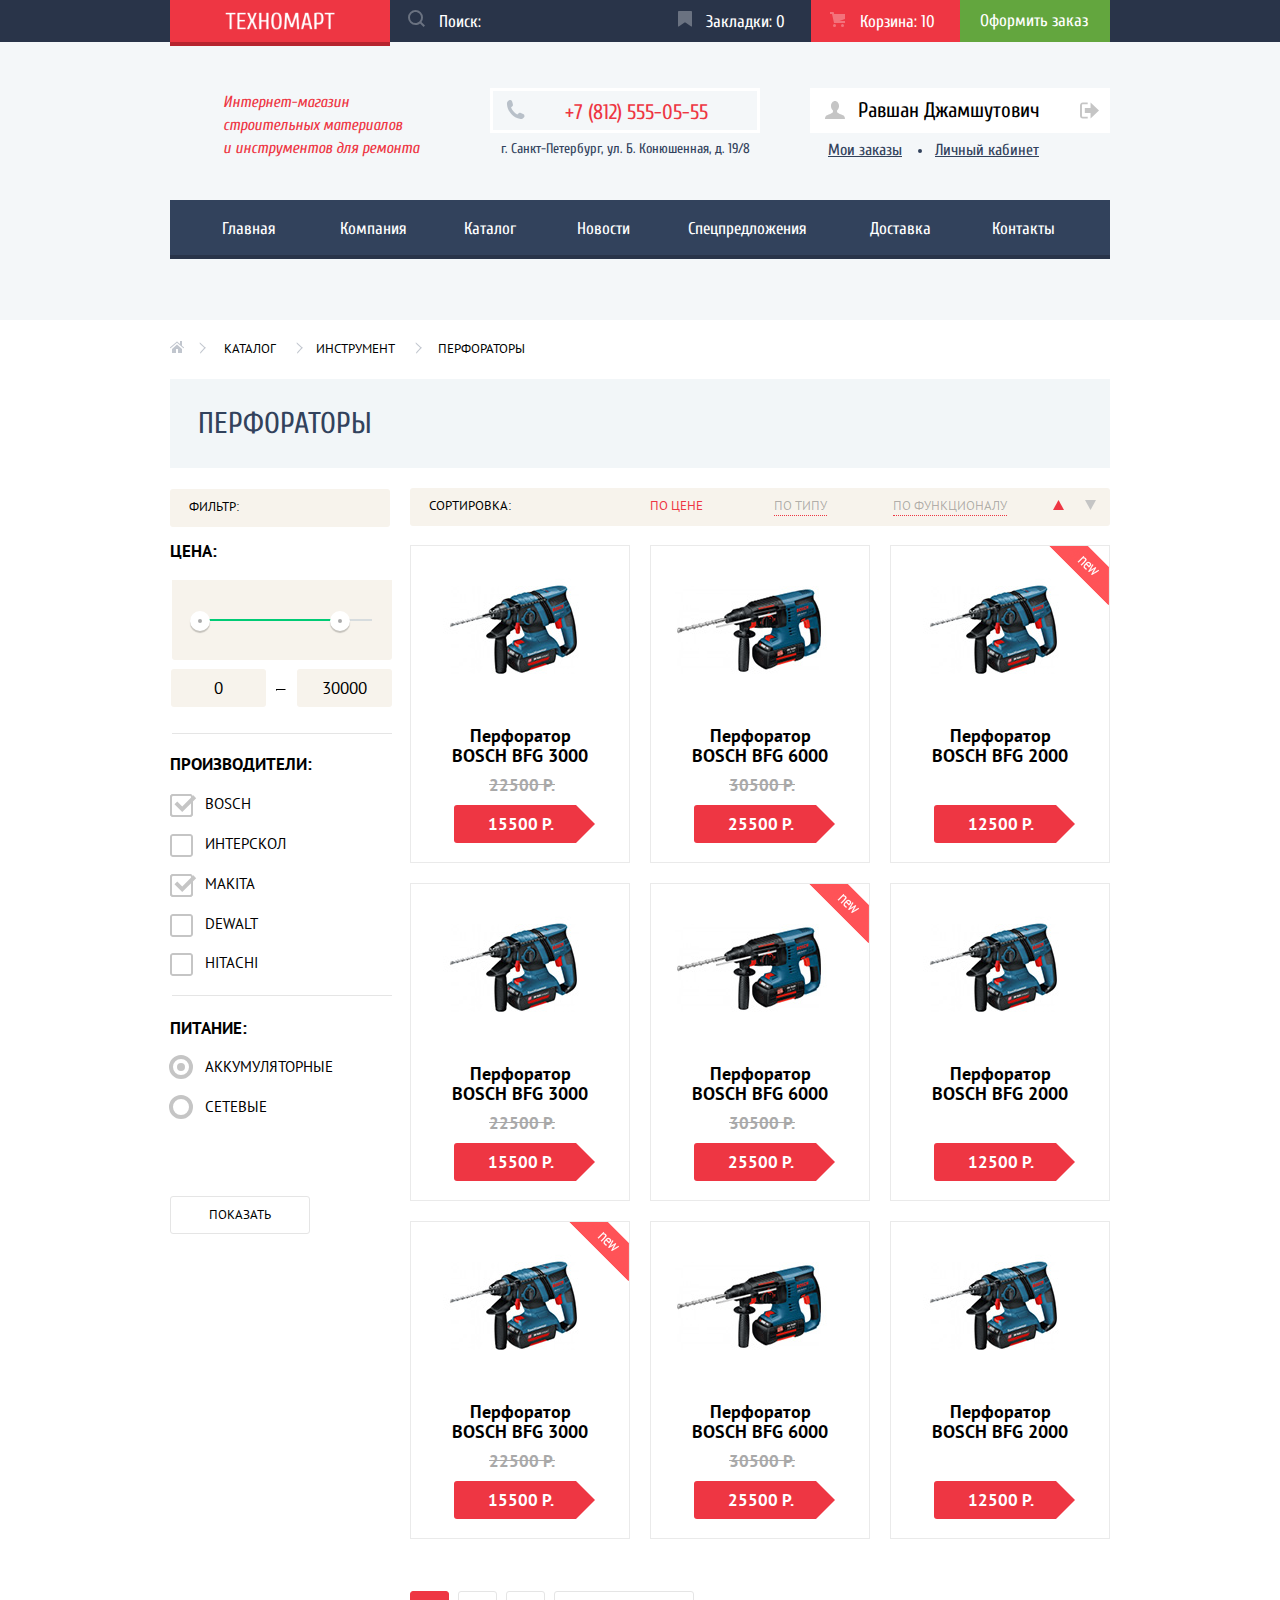
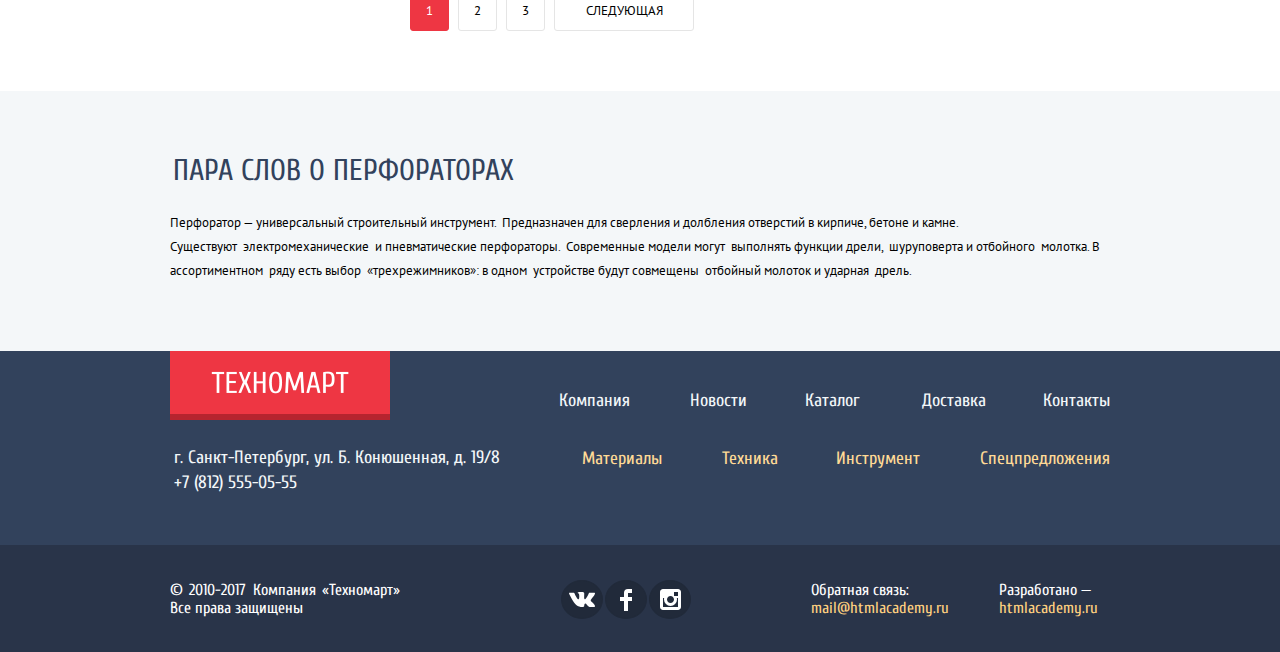
==== commit f7ee4e29: "итог" ====
--- a/catalog.html
+++ b/catalog.html
@@ -3,7 +3,7 @@
 	<head>
 		<meta charset="utf-8">
 		<title>HTML Academy: Техномарт|Каталог|Перфораторы</title>
-		<link href="https://fonts.googleapis.com/css?family=Cuprum:400,700|PT+Sans:400,700&amp;subset=cyrillic" rel="stylesheet">
+		<link href="https://fonts.googleapis.com/css?family=Cuprum:400,400i,700|PT+Sans:400,700&amp;subset=cyrillic" rel="stylesheet">
 		<link href="css/normalize.css" rel="stylesheet">
     <link href="css/style.css" rel="stylesheet">
 	</head>
@@ -14,12 +14,12 @@
 					<div class="container">
 					 <div class="header-container">
 					 <h1 class="visually-hidden">Техномарт</h1>
-					 <a href=""><img src="img/invalid-name_2.png" width="111" height="18" alt="Техномарт"></a>
+					 <a href="index.html"><img src="img/invalid-name_2.png" width="111" height="18" alt="Техномарт"></a>
 							<input id="search" name="search" type="text">
-								<label for="search"><svg xmlns="http://www.w3.org/2000/svg" width="17" height="17" viewBox="0 0 17 17" fill="#6A7281">
+								<label for="search"><svg class="search" xmlns="http://www.w3.org/2000/svg" width="17" height="17" viewBox="0 0 17 17" fill="#6A7281">
 									<path d="M17 15.586l-3.542-3.542A7.465 7.465 0 0 0 15 7.5 7.5 7.5 0 1 0 7.5 15c1.71 0 3.282-.579 4.544-1.542L15.586 17 17 15.586zM2 7.5C2 4.467 4.467 2 7.5 2 10.532 2 13 4.467 13 7.5c0 3.032-2.468 5.5-5.5 5.5A5.506 5.506 0 0 1 2 7.5z"/>
 									</svg>Поиск:</label>
-					 <label for="search" class="in-focus"><svg xmlns="http://www.w3.org/2000/svg" width="17" height="17" viewBox="0 0 17 17" fill="#6A7281">
+					 <label for="search" class="in-focus"><svg class="search" xmlns="http://www.w3.org/2000/svg" width="17" height="17" viewBox="0 0 17 17" fill="#6A7281">
                 <path d="M17 15.586l-3.542-3.542A7.465 7.465 0 0 0 15 7.5 7.5 7.5 0 1 0 7.5 15c1.71 0 3.282-.579 4.544-1.542L15.586 17 17 15.586zM2 7.5C2 4.467 4.467 2 7.5 2 10.532 2 13 4.467 13 7.5c0 3.032-2.468 5.5-5.5 5.5A5.506 5.506 0 0 1 2 7.5z"/>
                </svg>Перфоратор</label>		
 
@@ -58,7 +58,7 @@
 				 </div>
 					<nav class="main-navigation">
 					 <ul>
-						 <li><a href="">Главная</a></li>
+						 <li><a href="index.html">Главная</a></li>
 						 <li><a href="">Компания</a></li>
 						 <li><a href="">Каталог</a></li>
 						 <li><a href="">Новости</a></li>
@@ -75,7 +75,7 @@
 <div class="container center">
 			<div class="path">
 				<ul>
-					<li><a href="" aria-label="Главная" class="next"><svg xmlns="http://www.w3.org/2000/svg" width="15" height="12" viewBox="0 0 15 12" fill="#C1C6CE"><g>
+					<li><a href="index.html" aria-label="Главная" class="next"><svg xmlns="http://www.w3.org/2000/svg" width="15" height="12" viewBox="0 0 15 12" fill="#C1C6CE"><g>
         <path d="M3 8v4h4V8h2v4h4V8L8 3.516z"/>
         <path d="M14.831 6.365L13 4.751V0h-2v2.987L8.332.635c-.02-.017-.043-.023-.064-.037a.465.465 0 0 0-.08-.047.551.551 0 0 0-.095-.024C8.062.521 8.032.515 8 .515c-.031 0-.061.006-.092.012a.46.46 0 0 0-.095.025c-.028.011-.053.029-.08.046-.021.014-.045.02-.064.037l-6.498 5.73a.501.501 0 0 0 .33.875.497.497 0 0 0 .331-.125L8 1.677l6.169 5.438a.501.501 0 0 0 .662-.75z"/></g></svg>
           </a></li>
@@ -90,10 +90,10 @@
 			<form action="htmlacademy.ru" method="get">
 <span class="head">Фильтр:</span>
 
-<div class="box price">
-<span>Цена:</span>
-				  
-          <div class="range-controls">
+  
+  <fieldset class="box price">
+ <legend>Цена:</legend>
+     				<div class="range-controls">
             <div class="scale">
               <div class="bar"></div>
             </div>
@@ -103,13 +103,12 @@
           
             <label><input name="min-price" type="text" value="0"></label>
             <label><input name="max-price" type="text" value="30000"></label>
-
-</div>
-
-<div class="box makers">
-<span>Производители:</span>
-				
-				<input id="bosch" name="bosch" value="Bosch" type="checkbox" class="visually-hidden" checked>
+        </fieldset>
+
+
+<fieldset class="box makers">
+<legend>Производители:</legend>			
+<input id="bosch" name="bosch" value="Bosch" type="checkbox" class="visually-hidden" checked>
 				<label for="bosch">
 	<svg xmlns="http://www.w3.org/2000/svg" width="23" height="23" viewBox="0 0 23 23" fill="#c5c5c5" class="off">
     <path d="M20 2c.542 0 1 .458 1 1v17c0 .542-.458 1-1 1H3c-.542 0-1-.458-1-1V3c0-.542.458-1 1-1h17m0-2H3C1.35 0 0 1.35 0 3v17c0 1.65 1.35 3 3 3h17c1.65 0 3-1.35 3-3V3c0-1.65-1.35-3-3-3z"/></svg>
@@ -158,19 +157,21 @@
     <path d="M21 20c0 .542-.458 1-1 1H3c-.542 0-1-.458-1-1V3c0-.542.458-1 1-1h16.908L21.493.415A2.96 2.96 0 0 0 20 0H3C1.35 0 0 1.35 0 3v17c0 1.65 1.35 3 3 3h17c1.65 0 3-1.35 3-3v-9.829l-2 2V20z"/>
 </svg>
 				Hitachi</label>
-</div>
-
-<div class="box power">
-<span>Питание:</span>
-				
+</fieldset>
+
+
+
+
+<fieldset class="box power">
+<legend>Питание:</legend>
 				<input id="battery-power" name="power-filter" value="battery-power" type="radio" class="visually-hidden" checked>
 				<label for="battery-power">Аккумуляторные</label>
 				
 				<input id="main-power" name="power-filter" value="main-power" type="radio" class="visually-hidden">
         <label for="main-power">Сетевые</label>
-				
+			</fieldset>				
 				<input id="result" name="result" type="submit" value="Показать">
-</div>
+
 			</form>
 
 			<div class="sorting">
@@ -190,91 +191,118 @@
 			
 			<section class="section-catalog">
 				<div class="catalog-item in-focus"> 
-					<img src="img/layer-134_4.jpg" width="218" height="170" alt="Перфоратор BOSCH BFG 9000">
-					<h3 class="item-name">Перфоратор BOSCH BFG 9000</h3>
-					<span class="old-price">32500 Р.</span>
-					<a href="">25500 Р.</a>
-					<div class="actions">
-							<button type="button" class="buy"><svg xmlns="http://www.w3.org/2000/svg" width="15" height="15" viewBox="0 0 15 15" fill="rgba(255, 255, 255, 0.3)" class="header-svg">
-            <circle cx="4.5" cy="13.5" r="1.5"/>
-            <circle cx="12.5" cy="13.5" r="1.5"/>
-            <path  d="M15 2H4.07l-.422-2H0v2h2.031l1.985 9H15V9H9.441L15 6.951z"/>
-            </svg>Купить</button>
-							<button type="button" class="bookmark">В закладки</button>
-						</div>
-				</div>
-
-				<div class="catalog-item in-focus">
 					<img src="img/layer-134_2.jpg" width="218" height="170" alt="Перфоратор BOSCH BFG 3000">
 					<h3 class="item-name">Перфоратор BOSCH BFG 3000</h3>
 					<span class="old-price">22500 Р.</span>
-					<a href="">15500 Р.</a>
-					<div class="actions">
-							<button type="button" class="buy"><svg xmlns="http://www.w3.org/2000/svg" width="15" height="15" viewBox="0 0 15 15" fill="rgba(255, 255, 255, 0.3)" class="header-svg">
-            <circle cx="4.5" cy="13.5" r="1.5"/>
-            <circle cx="12.5" cy="13.5" r="1.5"/>
-            <path  d="M15 2H4.07l-.422-2H0v2h2.031l1.985 9H15V9H9.441L15 6.951z"/>
-            </svg>Купить</button>
-							<button type="button" class="bookmark">В закладки</button>
-						</div>
-				</div>
-				
+					<div class="wrap">
+						<a href="">15500 Р.</a>
+					</div>
+					<div class="actions">
+							<a href="" class="buy"><svg xmlns="http://www.w3.org/2000/svg" width="15" height="15" viewBox="0 0 15 15" fill="rgba(255, 255, 255, 0.3)">
+            <circle cx="4.5" cy="13.5" r="1.5"/>
+            <circle cx="12.5" cy="13.5" r="1.5"/>
+            <path  d="M15 2H4.07l-.422-2H0v2h2.031l1.985 9H15V9H9.441L15 6.951z"/>
+            </svg>Купить</a>
+							<a href="" class="bookmark">В закладки</a>
+						</div>
+				</div>
+
 				<div class="catalog-item in-focus">
 					<img src="img/layer-134_3.jpg" width="218" height="170" alt="Перфоратор BOSCH BFG 6000">
 					<h3 class="item-name">Перфоратор BOSCH BFG 6000</h3>
 					<span class="old-price">30500 Р.</span>
-					<a href="">25000 Р.</a>
-										<div class="actions">
-							<button type="button" class="buy"><svg xmlns="http://www.w3.org/2000/svg" width="15" height="15" viewBox="0 0 15 15" fill="rgba(255, 255, 255, 0.3)" class="header-svg">
-            <circle cx="4.5" cy="13.5" r="1.5"/>
-            <circle cx="12.5" cy="13.5" r="1.5"/>
-            <path  d="M15 2H4.07l-.422-2H0v2h2.031l1.985 9H15V9H9.441L15 6.951z"/>
-            </svg>Купить</button>
-							<button type="button" class="bookmark">В закладки</button>
-						</div>
-				</div>
-
+					<div class="wrap">
+						<a href="">25500 Р.</a>
+					</div>
+					<div class="actions">
+							<a href="" class="buy"><svg xmlns="http://www.w3.org/2000/svg" width="15" height="15" viewBox="0 0 15 15" fill="rgba(255, 255, 255, 0.3)">
+            <circle cx="4.5" cy="13.5" r="1.5"/>
+            <circle cx="12.5" cy="13.5" r="1.5"/>
+            <path  d="M15 2H4.07l-.422-2H0v2h2.031l1.985 9H15V9H9.441L15 6.951z"/>
+            </svg>Купить</a>
+							<a href="" class="bookmark">В закладки</a>
+						</div>
+				</div>
+				
 				<div class="catalog-item in-focus new">
 					<img src="img/layer-134_2.jpg" width="218" height="170" alt="Перфоратор BOSCH BFG 2000">
 					<h3 class="item-name">Перфоратор BOSCH BFG 2000</h3>
-					<a href="">12500 Р.</a>
-										<div class="actions">
-							<button type="button" class="buy"><svg xmlns="http://www.w3.org/2000/svg" width="15" height="15" viewBox="0 0 15 15" fill="rgba(255, 255, 255, 0.3)" class="header-svg">
-            <circle cx="4.5" cy="13.5" r="1.5"/>
-            <circle cx="12.5" cy="13.5" r="1.5"/>
-            <path  d="M15 2H4.07l-.422-2H0v2h2.031l1.985 9H15V9H9.441L15 6.951z"/>
-            </svg>Купить</button>
-							<button type="button" class="bookmark">В закладки</button>
-						</div>
-				</div>
-
-								<div class="catalog-item in-focus"> 
-					<img src="img/layer-134_4.jpg" width="218" height="170" alt="Перфоратор BOSCH BFG 9000">
-					<h3 class="item-name">Перфоратор BOSCH BFG 9000</h3>
-					<span class="old-price">32500 Р.</span>
-					<a href="">25500 Р.</a>
-										<div class="actions">
-							<button type="button" class="buy"><svg xmlns="http://www.w3.org/2000/svg" width="15" height="15" viewBox="0 0 15 15" fill="rgba(255, 255, 255, 0.3)" class="header-svg">
-            <circle cx="4.5" cy="13.5" r="1.5"/>
-            <circle cx="12.5" cy="13.5" r="1.5"/>
-            <path  d="M15 2H4.07l-.422-2H0v2h2.031l1.985 9H15V9H9.441L15 6.951z"/>
-            </svg>Купить</button>
-							<button type="button" class="bookmark">В закладки</button>
-						</div>
-				</div>
-
-				<div class="catalog-item in-focus">
+					<div class="wrap">
+						<a href="">12500 Р.</a>
+					</div>
+							<div class="actions visible">
+							<a href="" class="buy"><svg xmlns="http://www.w3.org/2000/svg" width="15" height="15" viewBox="0 0 15 15" fill="rgba(255, 255, 255, 0.3)">
+            <circle cx="4.5" cy="13.5" r="1.5"/>
+            <circle cx="12.5" cy="13.5" r="1.5"/>
+            <path  d="M15 2H4.07l-.422-2H0v2h2.031l1.985 9H15V9H9.441L15 6.951z"/>
+            </svg>Купить</a>
+							<a href="" class="bookmark">В закладки</a>
+						</div>
+				</div>
+
+				<div class="catalog-item in-focus"> 
 					<img src="img/layer-134_2.jpg" width="218" height="170" alt="Перфоратор BOSCH BFG 3000">
 					<h3 class="item-name">Перфоратор BOSCH BFG 3000</h3>
 					<span class="old-price">22500 Р.</span>
-					<a href="">15500 Р.</a>
-										<div class="actions">
-							<button type="button" class="buy"><svg xmlns="http://www.w3.org/2000/svg" width="15" height="15" viewBox="0 0 15 15" fill="rgba(255, 255, 255, 0.3)" class="header-svg">
-            <circle cx="4.5" cy="13.5" r="1.5"/>
-            <circle cx="12.5" cy="13.5" r="1.5"/>
-            <path  d="M15 2H4.07l-.422-2H0v2h2.031l1.985 9H15V9H9.441L15 6.951z"/>
-            </svg>Купить</button>
-							<button type="button" class="bookmark">В закладки</button>
+					<div class="wrap">
+						<a href="">15500 Р.</a>
+					</div>
+					<div class="actions">
+							<a href="" class="buy"><svg xmlns="http://www.w3.org/2000/svg" width="15" height="15" viewBox="0 0 15 15" fill="rgba(255, 255, 255, 0.3)">
+            <circle cx="4.5" cy="13.5" r="1.5"/>
+            <circle cx="12.5" cy="13.5" r="1.5"/>
+            <path  d="M15 2H4.07l-.422-2H0v2h2.031l1.985 9H15V9H9.441L15 6.951z"/>
+            </svg>Купить</a>
+							<a href="" class="bookmark">В закладки</a>
+						</div>
+				</div>
+
+				<div class="catalog-item in-focus new">
+					<img src="img/layer-134_3.jpg" width="218" height="170" alt="Перфоратор BOSCH BFG 6000">
+					<h3 class="item-name">Перфоратор BOSCH BFG 6000</h3>
+					<span class="old-price">30500 Р.</span>
+					<div class="wrap">
+						<a href="">25500 Р.</a>
+					</div>
+					<div class="actions">
+							<a href="" class="buy"><svg xmlns="http://www.w3.org/2000/svg" width="15" height="15" viewBox="0 0 15 15" fill="rgba(255, 255, 255, 0.3)">
+            <circle cx="4.5" cy="13.5" r="1.5"/>
+            <circle cx="12.5" cy="13.5" r="1.5"/>
+            <path  d="M15 2H4.07l-.422-2H0v2h2.031l1.985 9H15V9H9.441L15 6.951z"/>
+            </svg>Купить</a>
+							<a href="" class="bookmark">В закладки</a>
+						</div>
+				</div>
+				
+				<div class="catalog-item in-focus">
+					<img src="img/layer-134_2.jpg" width="218" height="170" alt="Перфоратор BOSCH BFG 2000">
+					<h3 class="item-name">Перфоратор BOSCH BFG 2000</h3>
+					<div class="wrap">
+						<a href="">12500 Р.</a>
+					</div>
+							<div class="actions">
+							<a href="" class="buy"><svg xmlns="http://www.w3.org/2000/svg" width="15" height="15" viewBox="0 0 15 15" fill="rgba(255, 255, 255, 0.3)">
+            <circle cx="4.5" cy="13.5" r="1.5"/>
+            <circle cx="12.5" cy="13.5" r="1.5"/>
+            <path  d="M15 2H4.07l-.422-2H0v2h2.031l1.985 9H15V9H9.441L15 6.951z"/>
+            </svg>Купить</a>
+							<a href="" class="bookmark">В закладки</a>
+						</div>
+				</div>
+								<div class="catalog-item in-focus new"> 
+					<img src="img/layer-134_2.jpg" width="218" height="170" alt="Перфоратор BOSCH BFG 3000">
+					<h3 class="item-name">Перфоратор BOSCH BFG 3000</h3>
+					<span class="old-price">22500 Р.</span>
+					<div class="wrap">
+						<a href="">15500 Р.</a>
+					</div>
+					<div class="actions">
+							<a href="" class="buy"><svg xmlns="http://www.w3.org/2000/svg" width="15" height="15" viewBox="0 0 15 15" fill="rgba(255, 255, 255, 0.3)">
+            <circle cx="4.5" cy="13.5" r="1.5"/>
+            <circle cx="12.5" cy="13.5" r="1.5"/>
+            <path  d="M15 2H4.07l-.422-2H0v2h2.031l1.985 9H15V9H9.441L15 6.951z"/>
+            </svg>Купить</a>
+							<a href="" class="bookmark">В закладки</a>
 						</div>
 				</div>
 
@@ -282,46 +310,37 @@
 					<img src="img/layer-134_3.jpg" width="218" height="170" alt="Перфоратор BOSCH BFG 6000">
 					<h3 class="item-name">Перфоратор BOSCH BFG 6000</h3>
 					<span class="old-price">30500 Р.</span>
-					<a href="">25000 Р.</a>
-										<div class="actions">
-							<button type="button" class="buy"><svg xmlns="http://www.w3.org/2000/svg" width="15" height="15" viewBox="0 0 15 15" fill="rgba(255, 255, 255, 0.3)" class="header-svg">
-            <circle cx="4.5" cy="13.5" r="1.5"/>
-            <circle cx="12.5" cy="13.5" r="1.5"/>
-            <path  d="M15 2H4.07l-.422-2H0v2h2.031l1.985 9H15V9H9.441L15 6.951z"/>
-            </svg>Купить</button>
-							<button type="button" class="bookmark">В закладки</button>
-						</div>
-				</div>
-
-				<div class="catalog-item in-focus new">
+					<div class="wrap">
+						<a href="">25500 Р.</a>
+					</div>
+					<div class="actions">
+							<a href="" class="buy"><svg xmlns="http://www.w3.org/2000/svg" width="15" height="15" viewBox="0 0 15 15" fill="rgba(255, 255, 255, 0.3)">
+            <circle cx="4.5" cy="13.5" r="1.5"/>
+            <circle cx="12.5" cy="13.5" r="1.5"/>
+            <path  d="M15 2H4.07l-.422-2H0v2h2.031l1.985 9H15V9H9.441L15 6.951z"/>
+            </svg>Купить</a>
+							<a href="" class="bookmark">В закладки</a>
+						</div>
+				</div>
+				
+				<div class="catalog-item in-focus">
 					<img src="img/layer-134_2.jpg" width="218" height="170" alt="Перфоратор BOSCH BFG 2000">
 					<h3 class="item-name">Перфоратор BOSCH BFG 2000</h3>
-					<a href="">12500 Р.</a>
-										<div class="actions">
-							<button type="button" class="buy"><svg xmlns="http://www.w3.org/2000/svg" width="15" height="15" viewBox="0 0 15 15" fill="rgba(255, 255, 255, 0.3)" class="header-svg">
-            <circle cx="4.5" cy="13.5" r="1.5"/>
-            <circle cx="12.5" cy="13.5" r="1.5"/>
-            <path  d="M15 2H4.07l-.422-2H0v2h2.031l1.985 9H15V9H9.441L15 6.951z"/>
-            </svg>Купить</button>
-							<button type="button" class="bookmark">В закладки</button>
-						</div>
-				</div>
-
-				<div class="catalog-item in-focus new">
-					<img src="img/layer-134_2.jpg" width="218" height="170" alt="Перфоратор BOSCH BFG 2000">
-					<h3 class="item-name">Перфоратор BOSCH BFG 2000</h3>
-					<a href="">12500 Р.</a>
-										<div class="actions">
-							<button type="button" class="buy"><svg xmlns="http://www.w3.org/2000/svg" width="15" height="15" viewBox="0 0 15 15" fill="rgba(255, 255, 255, 0.3)" class="header-svg">
-            <circle cx="4.5" cy="13.5" r="1.5"/>
-            <circle cx="12.5" cy="13.5" r="1.5"/>
-            <path  d="M15 2H4.07l-.422-2H0v2h2.031l1.985 9H15V9H9.441L15 6.951z"/>
-            </svg>Купить</button>
-							<button type="button" class="bookmark">В закладки</button>
-						</div>
-				</div>
+					<div class="wrap">
+						<a href="">12500 Р.</a>
+					</div>
+							<div class="actions">
+							<a href="" class="buy"><svg xmlns="http://www.w3.org/2000/svg" width="15" height="15" viewBox="0 0 15 15" fill="rgba(255, 255, 255, 0.3)">
+            <circle cx="4.5" cy="13.5" r="1.5"/>
+            <circle cx="12.5" cy="13.5" r="1.5"/>
+            <path  d="M15 2H4.07l-.422-2H0v2h2.031l1.985 9H15V9H9.441L15 6.951z"/>
+            </svg>Купить</a>
+							<a href="" class="bookmark">В закладки</a>
+						</div>
+				</div>
+
 			</section>
-
+				
 			<div class="paginator">
 				<a href="" class="current">1</a>
 				<a href="">2</a>
@@ -332,8 +351,9 @@
 			<div class="container color">
 			<section class="section-description">
 				<h2>Пара слов о перфораторах</h2>
-				<p>Перфоратор — универсальный строительный инструмент. Предназначен для сверления и долбления отверстий в кирпиче, бетоне и камне.</p>
-				<p>Существуют электромеханические и пневматические перфораторы. Современные модели могут выполнять функции дрели, шуруповерта и отбойного молотка. В ассортиментном ряду есть выбор «трехрежимников»: в одном устройстве будут совмещены отбойный молоток и ударная дрель.</p>
+				<p>Перфоратор — универсальный строительный инструмент.  Предназначен для сверления и долбления отверстий в кирпиче, бетоне и камне.</p>
+				<p>Существуют  электромеханические  и пневматические перфораторы.  Современные модели могут  выполнять функции дрели,  шуруповерта и отбойного  молотка. В
+ассортиментном  ряду есть выбор  «трехрежимников»: в одном  устройстве будут совмещены  отбойный молоток и ударная  дрель.</p>
 			</section>
 </div>
 		</main>
@@ -341,7 +361,7 @@
 		<footer class="container main-footer">
 			
 				<div class="footer-part-first">
-				<a href="" class="logo-footer"><img src="img/invalid-name_2.png" width="138" height="23" alt="Техномарт"></a>			
+				<a href="index.html" class="logo-footer"><img src="img/invalid-name_2.png" width="138" height="23" alt="Техномарт"></a>			
 				<div class="footer-address">
 					<address class="footer-address">
 					<p class="footer-address">г. Санкт-Петербург, ул. Б. Конюшенная, д. 19/8 +7 (812) 555-05-55</p>
@@ -349,7 +369,7 @@
 				</div>
 				<div class="footer-navigation">
 					<ul class="footer-navigation-anchors">
-						<li><a href="">Компания</a></li>
+						<li><a href="index.html">Компания</a></li>
 						<li><a href="">Новости</a></li>
 						<li><a href="">Каталог</a></li>
 						<li><a href="">Доставка</a></li>
@@ -358,7 +378,7 @@
 					<ul class="footer-navigation-catalog">
 						<li><a href="">Материалы</a></li>
 						<li><a href="">Техника</a></li>
-						<li><a href="">Инструменты</a></li>
+						<li><a href="">Инструмент</a></li>
 						<li><a href="">Спецпредложения</a></li>
 					</ul>
 				</div>
@@ -366,7 +386,7 @@
 			<div class="container">
 				<div class="footer-part-second">
 				<div class="footer-copyright">
-					<p>&copy 2010-2017 Компания «Техномарт» Все права защищены</p>
+					<p>&copy; 2010-2017 Компания «Техномарт» Все права защищены</p>
 				</div>
 				<div class="footer-socialmedia">
 					<a href="" aria-label="Вконтакте"><svg xmlns="http://www.w3.org/2000/svg" width="26" height="15" viewBox="0 0 26 15">
@@ -383,15 +403,34 @@
 				</div>
 				<div class="footer-feedback">
 					<span class="footer">Обратная связь:</span>
-					<a href="mailto:mail@htmcacademy.ru">mail@htmcacademy.ru</a>
+					<a href="mailto:mail@htmcacademy.ru">mail@htmlacademy.ru</a>
 				</div>
 				<div class="footer-developer">
-					<span class="footer">Разработано -</span>
-					<a href="https://htmlacademy.ru/intensive/htmlcss"> htmcacademy.ru </a>
+					<span class="footer">Разработано —</span>
+					<a href="https://htmlacademy.ru/intensive/htmlcss"> htmlacademy.ru </a>
 				</div>
 			</div>
 	</div>
 			</footer>
-
+			
+			
+			
+		<div class="popup add-in-cart">
+			<svg xmlns="http://www.w3.org/2000/svg" width="66" height="66" viewBox="0 0 66 66">
+				<circle cx="33" cy="33" r="33" fill="#63A63E"/>
+				<path fill="#FFF" d="M49.641 21.066a1.003 1.003 0 0 0-1.414 0L29.788 39.504a1.003 1.003 0 0 1-1.414 0l-8.14-8.139a1.003 1.003 0 0 0-1.414 0L15.285 34.9a1.003 1.003 0 0 0 0 1.414l13.089 13.09a1.003 1.003 0 0 0 1.414 0l3.536-3.536 1.414-1.414 18.438-18.438a1.003 1.003 0 0 0 0-1.414l-3.535-3.536z"/>
+		</svg>
+		
+			<p>Товар добавлен в корзину</p>
+			<a href="">Оформить заказ</a>
+			<a href="">Продолжить покупки</a>
+			<button type="button" class="close cart"><svg xmlns="http://www.w3.org/2000/svg" width="21" height="21" viewBox="0 0 21 21" fill="#EE3643">
+    <path d="M13.273 10.5l7.422-7.422a1.003 1.003 0 0 0 0-1.414L19.336.305a1.003 1.003 0 0 0-1.414 0L10.5 7.727 3.078.305a1.003 1.003 0 0 0-1.414 0L.305 1.664a1.003 1.003 0 0 0 0 1.414L7.727 10.5.306 17.922a1.003 1.003 0 0 0 0 1.414l1.359 1.359a1.003 1.003 0 0 0 1.414 0l7.422-7.422 7.422 7.422a1.003 1.003 0 0 0 1.414 0l1.359-1.359a1.003 1.003 0 0 0 0-1.414L13.273 10.5z"/>
+</svg></button>
+		</div>
+
+
+
+   <script src="js/script.js"></script>
 	</body>
 </html>--- a/css/style.css
+++ b/css/style.css
@@ -5,13 +5,17 @@
   margin: 0;
   padding: 0;
 
-  font-family: "Cuprum", "PT Sans", sans-serif;
+  font-family: "Cuprum", "Arial", "Helvetica", sans-serif;
   font-size: 14px;
-  line-height: 20px;
+  line-height: 1.43;
 }
 
 a {
   text-decoration: none;
+}
+
+img {
+  width: 100%;
 }
 
 .visually-hidden:not(:focus):not(:active),
@@ -37,7 +41,7 @@
 .header-container label,
 .main-navigation a {
   font-size: 17px;
-  line-height: 17px;
+  line-height: 1;
   color: #ffffff;
 }
 
@@ -53,14 +57,14 @@
 
 .top-information p:first-child {
   font-size: 16px;
-  line-height: 23px;
+  line-height: 1.44;
   font-style: italic;
   color: #ee3643;
 }
 
 .top-address-place {
   font-size: 14px;
-  line-height: 24px;
+  line-height: 1.71;
   font-style: normal;
   color: #32425c;
 }
@@ -68,7 +72,7 @@
 .top-information a,
 .exit {
   font-size: 21px;
-  line-height: 21px;
+  line-height: 1;
   font-style: normal;
   color: #000000;
 }
@@ -79,27 +83,29 @@
 
 a.user-navigation {
   font-size: 16px;
-  line-height: 18px;
+  line-height: 1.13;
   text-decoration: underline;
   color: #32425c;
 }
 
 div[class^="promo-"] h3 {
   font-size: 24px;
-  line-height: 30px;
+  line-height: 1.25;
   color: #ffffff;
 }
 
-div[class^="promo-"] a {
+div[class^="promo-"] a,
+.add-in-cart a,
+a.slider-credit {
   font-size: 14px;
-  line-height: 18px;
+  line-height: 1.29;
   color: #ffffff;
   text-transform: uppercase;
 }
 
 div[class^="promo-slider"] h3 {
   font-size: 36px;
-  line-height: 36px;
+  line-height: 1;
   font-weight: bold;
   color: #ffffff;
   text-transform: uppercase;
@@ -107,7 +113,7 @@
 
 .promo-sliders p {
   font-size: 18px;
-  line-height: 24px;
+  line-height: 1.33;
   color: #ffffff;
 }
 
@@ -121,14 +127,16 @@
 .catalog-page {
   font-weight: normal;
   font-size: 30px;
-  line-height: 30px;
+  line-height: 1;
   color: #32425c;
   text-transform: uppercase;
+  margin: 0;
 }
 
 .path a {
+  font-family: "PT Sans", "Arial", "Helvetica", sans-serif;
   font-size: 13px;
-  line-height: 18px;
+  line-height: 1.38;
   color: #000000;
   text-transform: uppercase;
 }
@@ -136,26 +144,26 @@
 h2 + a:nth-child(2),
 h2 + a:nth-child(2),
 .about a,
-.contacts button {
+a.feedback {
   font-size: 14px;
-  line-height: 18px;
+  line-height: 1.29;
   color: #ffffff;
   text-transform: uppercase;
 }
 
-form span {
-  font-family: "PT Sans", "Cuprum", sans-serif;
+form legend {
+  font-family: "PT Sans", "Arial", "Helvetica", sans-serif;
   font-weight: bold;
   font-size: 17px;
-  line-height: 30px;
+  line-height: 1.76;
   color: #000000;
   text-transform: uppercase;
 }
 
 form label {
-  font-family: "PT Sans", "Cuprum", sans-serif;
+  font-family: "PT Sans", "Arial", "Helvetica", sans-serif;
   font-size: 15px;
-  line-height: 20px;
+  line-height: 1.33;
   color: #000000;
   text-transform: uppercase;
 }
@@ -163,33 +171,33 @@
 form input:last-child,
 .sorting,
 span.head  {
-  font-family: "PT Sans", "Cuprum", sans-serif;
+  font-family: "PT Sans", "Arial", "Helvetica", sans-serif;
   font-weight: normal;
   font-size: 13px;
-  line-height: 18px;
+  line-height: 1.38;
   text-transform: uppercase;
 }
 
 .catalog-item h3 {
-  font-family: "PT Sans", "Cuprum", sans-serif;
+  font-family: "PT Sans", "Arial", "Helvetica", sans-serif;
   font-size: 18px;
-  line-height: 20px;
+  line-height: 1.11;
   font-weight: bold;
 }
 
 .old-price {
-  font-family: "PT Sans", "Cuprum", sans-serif;
+  font-family: "PT Sans", "Arial", "Helvetica", sans-serif;
   font-size: 17px;
-  line-height: 18px;
+  line-height: 1.06;
   text-decoration: line-through;
   color: #a9a9a9;
 }
 
 .catalog-item a {
-  font-family: "PT Sans", "Cuprum", sans-serif;
+  font-family: "PT Sans", "Arial", "Helvetica", sans-serif;
   font-weight: bold;
   font-size: 17px;
-  line-height: 18px;
+  line-height: 1.06;
   color: #ffffff;
 }
 
@@ -197,24 +205,24 @@
 .about p,
 .contacts p,
 .section-description p {
-  font-family: "PT Sans", "Cuprum", sans-serif;
+  font-family: "PT Sans", "Arial", "Helvetica", sans-serif;
   font-size: 13px;
-  line-height: 24px;
+  line-height: 1.85;
 }
 
 .services span {
-  font-family: "Cuprum", "PT Sans", sans-serif;
+  font-family: "Cuprum", "Arial", "Helvetica", sans-serif;
   font-size: 36px;
-  line-height: 36px;
+  line-height: 1;
   text-transform: uppercase;
   color: #32425c;
 }
 
 .services button {
-  font-family: "Cuprum", "PT Sans", sans-serif;
+  font-family: "Cuprum", "Arial", "Helvetica", sans-serif;
   font-size: 21px;
   font-weight: bold;
-  line-height: 30px;
+  line-height: 1.43;
   color: #ffffff;
 }
 
@@ -224,44 +232,51 @@
 
 .about li {
   font-size: 18px;
-  padding-bottom: 15px;
+  line-height: 1.11;
+  padding-bottom: 18px;
 }
 
 .paginator a {
-  font-family: "PT Sans", sans-serif;
+  font-family: "PT Sans", "Arial", "Helvetica", sans-serif;
   font-size: 13px;
-  line-height: 18px;
+  line-height: 1.38;
   text-transform: uppercase;
 
 }
 
 .footer-address {
   font-size: 18px;
+  line-height: 1.33;
   color: #f3f7f9;
   font-style: normal;
 }
 .footer-navigation-anchors a {
   font-size: 18px;
+  line-height: 1.33;
   color: #f3f7f9;  
 }
 .footer-navigation-catalog a {
   font-size: 18px;
+  line-height: 1.33;
   color: #ffda96;  
 }
 
 .footer-copyright {
   font-size: 16px;
+  line-height: 1.13;
   color: #ffffff;
 }
 
 .footer {
   font-size: 16px;
+  line-height: 1.33;
   color: #ffffff;
   
 }
 .footer-developer a, 
 .footer-feedback a{
   font-size: 16px;
+  line-height: 1.33;
   color: #ffd180;
 }
 
@@ -288,7 +303,7 @@
   justify-content: space-between;
   width: 940px;
   margin: 0 auto;
-  align-items: center;
+  align-items: flex-start;
   position: relative;
 }
 
@@ -297,10 +312,13 @@
 }
 
 a.checkout {
+  display: inline-block;
+  vertical-align: middle;
   background-color: #63a63e;
   margin: 0;
   width: 150px;
-  padding: 15px 21px;
+  padding: 12px 21px 13px 20px;
+
 }
 
 a.checkout:hover,
@@ -315,13 +333,15 @@
 
 .header-container a:first-of-type {
   display: inline-block;
+  vertical-align: middle;
   position: relative;
   width: 220px;
   min-height: 42px;
   background-color: #ee3643;
-  padding: 13px 55px;
+  padding: 12px 55px;
   box-sizing: border-box;
   box-shadow: 0 4px rgb(182, 36, 47);
+  line-height: 0;
 }
 
 .header-container a:first-of-type:hover,
@@ -337,6 +357,7 @@
 
 .header-container input {
   display: inline-block;
+  vertical-align: middle;
   position: absolute;
   left: 250px;
   top: 14px;
@@ -349,16 +370,18 @@
   z-index: -1;
 }
 
-label svg {
-  margin: 0 19px;
+svg.search {
+  margin: 4px 14px 0 22px;
 }
 
 .header-container label {
   display: inline-block;
+  vertical-align: middle;
   width: 270px;
   background-color: #293449;
   margin-left: -7px;
-  padding: 12px 0;
+  padding: 6px 0 15px 0;
+  line-height: 0;
 }
 
 label.in-focus {
@@ -390,12 +413,22 @@
 
 .header-container a:nth-of-type(2),
 .header-container a:nth-of-type(3) {
+  display: inline-block;
+  vertical-align: middle;
   width: 150px;
-  padding: 14px 0;
+  padding: 12px 0;
 }
 
 a > .header-svg {
-  margin: 0 17px;
+  margin: 0 17px 0 19px;
+}
+
+a.in-user-menu > .header-svg {
+  margin: 0 15px 0 19px;
+}
+
+a:nth-of-type(2) > .header-svg {
+  margin: -1px 14px 0 20px;
 }
 
 a:hover .header-svg,
@@ -407,7 +440,7 @@
 
 .in-user-menu {
   background-color: #ee3643;
-  margin-right: -5px;
+  margin-right: -3px;
 }
 
 .header-container a:nth-of-type(2):active,
@@ -422,7 +455,7 @@
 .total-information {
   display: flex;
   flex-wrap: wrap;
-  margin-top: 45px;
+  margin-top: 46px;
   align-items: center;
 }
 
@@ -439,22 +472,33 @@
   margin: 0 auto;
   background-color: #32425c;
   box-shadow: 0 4px #293449;
-  margin-bottom: 60px;
-  margin-top: 10px;
+  margin-bottom: 65px;
+  margin-top: 9px;
 }
 
 .main-navigation ul {
 	display: inline-flex;
 	width: 100%;
 	flex-wrap: wrap;
-  justify-content: center;
-  padding: 0;
+  justify-content: space-between;
+  padding: 0 25px 0 22px;
   margin: 0;
  }
 
 .main-navigation a {
   display: inline-block;
-	padding: 20px 32px;
+  vertical-align: middle;
+	padding: 20px 30px 18px 30px;
+}
+
+.main-navigation li:nth-of-type(2) {
+  margin-left: 3px;
+  margin-right: -3px;
+}
+
+.main-navigation li:nth-of-type(5) {
+  margin-left: -3px;
+  margin-right: 3px;
 }
 
 .main-navigation a:hover,
@@ -469,10 +513,10 @@
 
 .top-information p:first-child {
 	display: inline-block;
-	width: 196px;
-	height: 60px;
-  
-	margin: 0 70px 44px 50px;
+  vertical-align: middle;
+	width: 205px;
+	padding: 3px;
+  margin: 0 65px 28px 50px;
 }
 
 .top-address {
@@ -480,7 +524,7 @@
 	flex-direction: column;
 	flex-wrap: wrap;
   align-items: center;
-	padding-right: 70px;
+	padding-right: 50px;
 }
 
 .top-address a {
@@ -488,22 +532,23 @@
 	width: 270px;
 	box-sizing: border-box;
   border: 3px solid #ffffff;
-  padding: 7px 0;
-  margin-bottom: -5px;
+  padding: 6px 0 7px 0;
+  margin-bottom: -10px;
 }
 
 .top-address svg {
-  margin: 0 40px 0 13px;
+  margin: 3px 40px 0 13px;
 }
 
 .enter {
 	width: 121px;
 	background-color: #ffffff;
-	padding: 12px 0;
+	padding: 10px 0 12px 0;
+  margin-left: 21px;
 }
 
 .enter svg {
-  margin: 0 14px;
+  margin: 2px 13px 0 13px;
 }
 
 .enter:hover svg,
@@ -545,37 +590,40 @@
 .exit {
   width: 100%;
   background-color: #ffffff;
-  padding: 12px 0;
+  padding: 12px 0 12px 48px;
   color: #000000;
-  margin-bottom: 7px;
-  text-align: center;
+  margin-bottom: 8px;
   position: relative;
 }
 
 .exit svg:first-of-type {
   position: absolute;
   top: 13px;
-  left: 13px;
+  left: 15px;
 }
 
 .exit svg:last-of-type {
   position: absolute;
   top: 14px;
-  right: 14px;
+  right: 11px;
 }
 
 a.user-navigation {
   display: inline-block;
   padding: 0 18px;
   position: relative;
+}
+
+a.user-navigation:last-of-type {
+  padding-left: 15px;
 }
 
 a.user-navigation:last-child::before {
   content: "";
   width: 0;
   position: absolute;
-  left: 0;
-  top: 10px;
+  left: -2px;
+  top: 8px;
   border: 2px solid #32425c;
   border-radius: 50%;
 }
@@ -606,7 +654,7 @@
   display: flex;
   flex-wrap: wrap;
   justify-content: space-between;
-  margin: 59px auto 33px auto;
+  margin: 59px auto 55px auto;
   width: 940px;
 }
 
@@ -620,21 +668,36 @@
   height: 123px;
 }
 
-div[class^="promo-"] h3 {
-  padding: 24px 0 15px 25px;
+.promo-materials h3,
+.promo-tools h3,
+.promo-mashines h3,
+.promo-discount h3,
+.promo-shipping h3 {
+  padding: 20px 0 14px 23px;
   margin: 0;
 }
 
-div[class^="promo-"] a {
-  display: inline-block;
+.promo-materials a,
+.promo-tools a,
+.promo-mashines a,
+.promo-discount a,
+.promo-shipping a {
+  display: inline-block;
+  vertical-align: middle;
   width: 135px;
   background-color: rgba(0, 0, 0, 0.1);
   color: white;
   text-align: center;
-  padding: 10px 0;
+  padding: 9px 0 10px 0;
   margin: 0 0 22px 25px;
   border-radius: 3px;
   outline: none;
+}
+
+.promo-mashines a,
+.promo-discount a,
+.promo-shipping a {
+  margin-left: 23px;
 }
 
 div[class^="promo-"] a:hover,
@@ -687,30 +750,78 @@
 
 div[class^="promo-slider"] h3 {
 	font-size: 36px;
-  line-height: 36px;
-  top: 27px;
-	left: 24px;
+  line-height: 1;
+  top: 22px;
+	left: 25px;
 	margin: 0;
 	padding: 0;
 }
 
 p.promo-slider-one,
 p.promo-slider-two {
-  top: 75px;
-	left: 24px;
+  top: 60px;
+	left: 25px;
 	margin: 0;
 	padding: 0;
 	text-transform: none;
 }
 
-div[class^="promo-slider"] a {
- top: 210px;
+div[class^="promo-slider"] a,
+a.slider-credit {
+ top: 207px;
  left: 25px;
  width: 195px;
  background-color: #ee3643;
  border-radius: 3px;
  text-align: center;
+ padding: 9px 0 10px 5px;
  margin: 0;
+}
+
+.promo-sliders label:first-of-type {
+  z-index: 30;
+  position: absolute;
+  top: 114px;
+  left: 25px;
+}
+
+.promo-sliders label:last-of-type {
+    z-index: 30;
+  position: absolute;
+  top: 114px;
+  right: 20px;
+}
+
+.promo-sliders label::before {
+  content: "";
+  position: absolute;
+  width: 10px;
+  height: 10px;
+  border: 2px solid #ffffff;
+  background-color: #ffffff;
+  border-radius: 50%;
+  top: 105px;
+  }
+
+.promo-sliders label:last-of-type::before {
+  right: 275px;
+}
+
+.promo-sliders label:first-of-type::before {
+  left: 272px;
+}
+
+.promo-sliders input[type="radio"]:checked + label::before {
+background-color: #ee3643; 
+}
+
+
+input[id="slider-two"]:checked ~ .promo-slider-two {
+  display: block;
+}
+
+input[id="slider-two"]:checked ~ .promo-slider-one {
+  display: none;
 }
 
 .promo-materials {
@@ -722,7 +833,7 @@
 
 .promo-tools {
 	background: url("../img/icon-2.png") no-repeat #3bbce3;
-  background-position: 200px 33px;
+  background-position: 198px 33px;
   margin-right: 20px;
   position: relative;
 }
@@ -775,10 +886,14 @@
 .head-section {
   display: flex;
   background-color: #f9f5f0;
-  margin: 20px auto;
+  margin: 0 auto 17px auto;
   justify-content: space-between;
   align-items: center;
-  padding: 0 30px 0 24px;
+  padding: 22px 24px 27px 30px; 
+}
+
+.popular-makers .head-section {
+    padding: 26px 24px 27px 29px; 
 }
 
 .head-section a {
@@ -789,11 +904,6 @@
   border-radius: 3px;
 }
 
-.main-popular-products {
-	display: flex;
-	justify-content: space-between;
-
-}
 
 .catalog-item {
  display: flex;
@@ -805,7 +915,21 @@
  text-align: center;
  position: relative;
  margin-bottom: 20px;
+ margin-right: 20px;
  z-index: 1;
+}
+
+.catalog-item img {
+  width: 218px;
+}
+
+.catalog-item:nth-of-type(3n),
+.main-popular-products .catalog-item:nth-of-type(4) {
+  margin-right: 0;
+}
+
+.main-popular-products .catalog-item:nth-of-type(3) {
+  margin-right: 20px;  
 }
 
 .catalog-item.in-focus:hover {
@@ -829,18 +953,22 @@
 }
 
 .catalog-item:hover > .actions {
-  z-index: 1;
-}
-
-.actions button {
+  z-index: 10;
+  width: 220px;
+}
+
+.actions a {
+  display: inline-block;
+  vertical-align: middle;
+  font-family: "Cuprum", "Arial", "Helvetica", sans-serif;
   font-size: 14px;
-  line-height: 18px;
+  line-height: 1.29;
   text-transform: uppercase;
   width: 135px;
   text-align: center;
 }
 
-button.buy {
+a.buy {
   border: none;
   border-radius: 3px;
   background-color: #63a63e;
@@ -853,12 +981,12 @@
 
 .actions svg {
   position: absolute;
-  margin-right: 22px;
-  left: 12px;
+
+  left: 14px;
   top: 11px;
 }
 
-button.bookmark {
+a.bookmark {
   border: 3px solid #63a63e;
   border-radius: 3px;
   background-color: #ffffff;
@@ -866,7 +994,7 @@
   padding: 7px 0;
 }
 
-button.buy:hover {
+a.buy:hover {
 background-color: #5fbb2d;
 }
 
@@ -874,35 +1002,44 @@
 fill: rgba(255, 255, 255, 1);
 }
 
-button.bookmark:hover {
+a.bookmark:hover {
 border-color: #32425c;
 }
 
-button.buy:active {
+a.buy:active {
 background-color: #367315;
 }
 
-button.bookmark:active {
+a.bookmark:active {
 border-color: #c2c7cf;
 color: rgba(50, 66, 92, 0.3);
 }
 
 .catalog-item span {
   color: #a9a9a9;
-  margin: 0 auto;
+  margin: 10px auto 11px auto;
   font-weight: bold;
-}
-
-.catalog-item > a {
+  padding: 0 50px 0 54px;
+}
+
+.wrap > a {
   display: inline-block;
   overflow-wrap: break-word;
   background: #ee3643;
   min-width: 122px;
   max-width: 180px;
-  padding: 10px 0;
+  padding: 10px 0 10px 11px;
   text-align: center;
-  margin: 13px auto 21px auto;
+  margin: 0 auto 19px auto;
   position: relative;
+  border-bottom-left-radius: 3px;
+  border-top-left-radius: 3px;
+}
+
+.wrap {
+  width: 100%;
+  padding-right: 10px;
+
 }
 
 /*.modal a {
@@ -915,7 +1052,7 @@
   text-align: center;
 }*/
 
-.catalog-item > a::after {
+.wrap > a::after {
   content: "";
   width: 0;
   border: 19px solid #ee3643;
@@ -930,7 +1067,7 @@
 .item-name {
   display: inline-block;
   margin: 0;
-  margin: 12px auto 20px auto;
+  margin: 10px auto auto auto;
   width: 160px;
 }
 
@@ -939,6 +1076,10 @@
 	flex-wrap: wrap;
 	justify-content: space-between;
 	margin-bottom: 65px;
+}
+
+.main-popular-makers img {
+  width: auto;
 }
 
 .main-popular-makers a {
@@ -951,6 +1092,8 @@
   justify-content: center;
 }
 
+.main-popular-makers a:nth-
+
 .main-popular-makers a:hover,
 .main-popular-makers a:focus {
   border: none;
@@ -971,8 +1114,8 @@
 }
 
 .services-description {
-  width: 400px;
-  margin: 68px 400px 76px 0;
+  width: 399px;
+  margin: 65px 400px 76px 0;
 }
 
 .services-description h2,
@@ -982,44 +1125,88 @@
 .about p:nth-of-type(2) {
   margin: 0;
   padding: 0;
+    text-align: justify;
 }
 
 .services-description h2 {
   padding-bottom: 20px;
 }
 
+.services-description > p {
+margin: 6px 0 -7px 1px;
+}
+
 .slider-shipping {
+  position: absolute;
+  top: -1px;
+  left: 160px;
   width: 275px;
   padding-left: 80px;
-  position: relative;
-}
-
-.slider-shipping span {
-  display: inline-block;
-  padding-bottom: 20px;
+
+}
+
+.slider-shipping span,
+.slider-gaurantee span,
+.slider-credit span {
+  display: block;
+  padding-bottom: 25px;
+  padding-left: 1px;
 }
 
 p.slider-shipping::after {
 	content: "";
 	width: 468px;
-	height: 261px;
+	height: 260px;
 	display: inline-block;
 	position: absolute;
   left: 152px;
-  top: 22px;
+  top: 25px;
 	background: url("../img/layer-136.png") no-repeat;
 }
 
-/*p.slider-gaurantee::after {
+.slider-gaurantee {
+  position: absolute;
+  top: 0;
+  left: 160px;
+  width: 380px;
+  padding-left: 80px;
+}
+
+p.slider-gaurantee::after {
   content: "";
-	width: 468px;
-	height: 261px;
-	display: inline-block;
-	position: absolute;
-  left: 152px;
-  top: 22px;
-	background: url("../img/layer-136.png") no-repeat;
-}*/
+  width: 389px;
+  height: 283px;
+  display: inline-block;
+  position: absolute;
+  left: 220px;
+  top: 0px;
+  background: url("../img/layer-137.png") no-repeat;
+}
+
+.slider-credit {
+  position: absolute;
+  top: 0;
+  left: 160px;
+  width: 280px;
+  padding-left: 80px;
+}
+
+p.slider-credit::after {
+  content: "";
+  width: 465px;
+  height: 280px;
+  display: inline-block;
+  position: absolute;
+  left: 170px;
+  top: 3px;
+  background: url("../img/layer-138.png") no-repeat;
+}
+
+a.slider-credit {
+  top: 130px;
+  left: 160px;
+  padding: 10px 44px;
+}
 
 div.services-sliders {
   display: flex;
@@ -1027,6 +1214,7 @@
   float: left;
   width: 240px;
   margin-bottom: 100px;
+  padding-right: 700px;
   position: relative;
 }
 
@@ -1036,7 +1224,7 @@
   background-image: url("../img/layer-118-copy.png");
   width: 10px;
   height: 279px;
-  right: 0;
+  right: 460px;
   top: -47px;
 }
 
@@ -1044,14 +1232,14 @@
 	display: inline-block;
 	font-size: 21px;
 	font-weight: bold;
-	line-height: 30px;
+	line-height: 1.43;
   width: 240px; 
   height: 61px;
   background-color: #32425c;
-  padding-top: 15px;
-  padding-left: 23px;
+  padding-top: 16px;
+  padding-left: 22px;
   color: #ffffff;
-  box-shadow: inset 0px -1px #405069, 0px 1px 0 0 #293449;
+  box-shadow: inset 0px -1px #405069, 0px 3px 0 0 #293449;
  }
 
 .services-sliders input:hover + label,
@@ -1066,11 +1254,19 @@
   color: #32425c;
 }
 
-
+input[id="guarantee"]:checked ~ div.slider-shipping,
+input[id="credit"]:checked ~ div.slider-shipping {
+  display: none;
+}
+input[id="guarantee"]:checked ~ div.slider-gaurantee {
+  display: block;
+}
+input[id="credit"]:checked ~ div.slider-credit {
+  display: block;
+}
 /*временный. потом надо разметить в слайдерах*/
 
-div.hidden,
-div.services-sliders input {
+div.hidden, .services-sliders input {
 	display: none;
 }
 
@@ -1078,27 +1274,34 @@
 .contacts {
   display: flex;
   flex-direction: column;
-	margin-bottom: 86px;
-	margin-top: 82px;
-}
-
-.about h2,
+	margin-bottom: 85px;
+	margin-top: 80px;
+}
+
+.about h2 {
+    padding-bottom: 13px;
+}
+
 .contacts h2 {
-  padding-bottom: 15px;
-}
-
+  padding-bottom: 16px;
+}
 .about p:last-of-type {
   margin-top: 0;
-  margin-bottom: 23px;
+  margin-bottom: 19px;
 }
 
 .about p:first-of-type {
-  margin-bottom: 23px;
+  margin-bottom: 24px;
+    text-align: justify;
+}
+
+.about p {
+  white-space: pre;
 }
 
 .about {
   width: 519px;
-  margin-right: 120px;
+  margin-right: 121px;
 }
 
 .contacts {
@@ -1106,9 +1309,8 @@
 }
 
 .about a,
-.contacts button {
+a.feedback {
   background-color: #ee3643;
-  padding: 10px 0 10px 0;
   border-radius: 3px;
   border: none;
   text-align: center;
@@ -1117,20 +1319,22 @@
 
 .about a {
   width: 220px;
-  margin-top: 25px;
-}
-
-.contacts button {
+  margin-top: 19px;
+  padding: 9px 0 11px 1px;
+}
+
+a.feedback {
   width: 100%;
+  padding: 11px 43px 10px 50px;
 }
 
 .contacts p {
 	margin-top: 10px;
-	margin-bottom: 30px;
+	margin-bottom: 32px;
 }
 
 .contacts img {
-	margin-bottom: 40px;
+	margin-bottom: 34px;
 }
 
 ul.transport {
@@ -1139,7 +1343,7 @@
 }
 
 .transport li {
-	margin-left: 40px;
+	margin-left: 37px;
   padding-top: 2px;
 }
 
@@ -1152,11 +1356,11 @@
 	display: inline-block;
 	position: absolute;
   left: 0px;
-  top: 10px;
+  top: 12px;
 }
 
 .transport li:nth-of-type(2)::before {
-  top: 50px;
+  top: 52px;
 }
 
 .transport li:nth-of-type(3)::before {
@@ -1186,17 +1390,20 @@
   display: inline-block;
   width: 220px;
   background-color: #ee3643;
-  padding: 20px 41px;
+  padding: 20px 41px 14px 41px;
   margin-right: 600px;
-  box-shadow: 0 4px rgb(182, 36, 47);
+  box-shadow: 0 6px rgb(182, 36, 47);
 }
 
 p.footer-address {
 	width: 335px;
 	line-height: 25px;
-  padding-bottom: 50px;
-  padding-top: 25px;
+  padding: 31px 0 50px 4px;
   margin: 0;
+}
+
+.footer-navigation {
+  margin-top: -25px;
 }
 
 .footer-navigation-anchors,
@@ -1208,7 +1415,15 @@
 .footer-navigation-anchors {
 	justify-content: flex-end;
 	width: 600px;
-	margin: -25px -25px 25px 0;
+	margin-bottom: 34px;
+}
+
+.footer-navigation-anchors li:last-of-type {
+  margin-left: -3px;
+}
+
+.footer-navigation-anchors li:nth-of-type(3) {
+  margin: 0 2px 0 -2px;
 }
 
 .footer-navigation-catalog {
@@ -1217,38 +1432,53 @@
 	margin-bottom: 25px;
 }
 
+.footer-navigation-catalog li:nth-of-type(3) {
+  margin-left: -2px;
+}
+
 .footer-navigation-anchors a,
 .footer-navigation-catalog a {
 	padding-left: 60px;
 }
 
 .footer-copyright {
-  width: 235px;
-  padding: 30px 0;
-  margin-right: 142px;
+  width: 230px;
+  padding: 36px 0 35px 0;
+  margin-right: 147px;
 }
 
 .footer-copyright p {
   margin: 0;
+  text-align: justify;
 }
 
 .footer-feedback {
 	width: 135px;
-  padding: 30px 0;
+  padding: 35px 0 30px 0;
   margin-right: 25px;
 }
+
 .footer-developer {
 	width: 100px;
-  padding: 30px 0;
-  margin-right: 15px;
+  padding: 35px 0 30px 0;
+  margin-right: 11px;
+  margin-left: 5px;
+}
+
+.footer-feedback a,
+.footer-developer a {
+  display: inline-block;
+  vertical-align: middle;
+  margin-top: -7px;
 }
 
 .footer-socialmedia {
 	display: flex;
 	justify-content: space-between;
 	width: 132px;
-  padding: 30px 0;
-  margin-right: 100px;
+  padding: 35px 0 33px 2px;
+  margin-right: 96px;
+  margin-left: -11px;
 }
 
 .footer-socialmedia a {
@@ -1320,7 +1550,7 @@
   flex-wrap: wrap;
   width: 940px;
   padding: 0;
-  margin: 0;
+  margin: 4px 0 5px -1px;
 }
 
 .path a {
@@ -1343,11 +1573,19 @@
   transform: rotate(42deg);
 }
 
+li:first-of-type .next::after {
+  right: 20px;
+}
+
+.path li:last-of-type {
+  margin-left: 3px;
+}
+
 h2.catalog-page {
   display: block;
   width: 940px;
   background-color: #f2f6f8;
-  padding: 30px;
+  padding: 30px 3px 29px 28px;
   margin: 0;
   margin-bottom: 20px;
 }
@@ -1356,7 +1594,7 @@
   display: flex;
   flex-wrap: wrap;
   width: 220px;
-  margin-top: -58px;
+  margin-top: -56px;
   flex-direction: column;
   order: 2;
   margin-right: 20px;
@@ -1365,7 +1603,7 @@
 .section-catalog {
   display: flex;
   flex-wrap: wrap;
-  justify-content: space-between;
+  justify-content: flex-start;
   float: right;
   width: 700px;
   order: 2;
@@ -1373,11 +1611,12 @@
 
 }
 
- form .head{
-  display: inline-block;
-  padding: 10px 17px;
+ form .head {
+  display: inline-block;
+  width: 100%;
+  padding: 9px 17px 11px 19px;
   background-color: #f7f3ec;
-  margin-bottom: 20px;
+  margin-bottom: 10px;
   border-radius: 3px;
 }
 
@@ -1394,14 +1633,20 @@
   width: 100%;
 }
 
-.box span {
-  padding-right: 100px;
+.box legend {
+  padding-right: 80px;
+  margin-left: -2px;
+}
+
+form fieldset {
+  border: none;
+  padding: 0;
 }
 
 .box.price {
   flex-direction: row;
   justify-content: space-between;
-  margin-bottom: 20px;
+  padding-bottom: 26px;
 }
 
 .box.price label {
@@ -1410,9 +1655,9 @@
   position: relative;
   
   font-size: 17px;
-  line-height: 18px;
+  line-height: 1.06;
   vertical-align: center;
-  margin: 10px 1px;
+  margin: 9px 0 0 -1px;
   
   background-color: #f7f3ec; 
   width: 95px;
@@ -1428,7 +1673,7 @@
     color: inherit;
     font: inherit;
   padding: 10px 0;
-    background-color: inherit;
+    background-color: #f7f3ec;
     border: none;
   }
 
@@ -1449,7 +1694,7 @@
   position: relative;
   background-color: #f7f3ec;
   padding: 39px 20px;
-  margin-top: 21px;
+  margin-top: -7px;
   border-bottom-left-radius: 3px;
   border-bottom-right-radius: 3px;
 }
@@ -1470,7 +1715,7 @@
 
 .range-toggle {
   position: absolute;
-  top: 30px;
+  top: 31px;
   
   width: 20px;
   height: 20px;
@@ -1484,11 +1729,11 @@
 }
 
 .range-toggle-min {
-  left: 20px;
+  left: 18px;
 }
 
 .range-toggle-max {
-  left: 162px;
+  left: 158px;
 }
 
 .sorting {
@@ -1496,9 +1741,9 @@
   width: 700px;
   margin-left: 240px;
   order: 1;
-  padding: 10px 17px 6px 17px;
+  padding: 9px 14px 10px 19px;
   background-color: #f7f3ec;
-  margin-bottom: 20px;
+  margin-bottom: 19px;
   border-radius: 3px;
   font-size: 0px;
 }
@@ -1516,15 +1761,15 @@
  }
 
 .sorting a:first-of-type {
-  margin-right: 70px;
+  margin-right: 71px;
 }
 
 .sorting a:nth-of-type(2) {
-  margin-right: 68px;
+  margin-right: 66px;
 }
 
 .sorting a:nth-of-type(3) {
-  margin-right: 45px;
+  margin-right: 46px;
 }
 
 .sorting a:nth-of-type(4) {
@@ -1562,20 +1807,37 @@
 
 
 
-.makers, .power {
-  border-top: 1px solid #e5e5e5;
+.makers, .price {
+  border-bottom: 1px solid #e5e5e5;
   padding-top: 20px;
+}
+
+.makers {
+  padding-bottom: 12px;
+}
+
+.makers legend{
+  padding-top: 16px;
+}
+
+.power legend {
+  padding: 18px 0 3px 0;
+}
+
+.makers legend {
+  margin-bottom: -16px;
 }
 
 .makers label, 
 .power label {
-  padding: 10px 31px;
+  padding: 10px 31px 10px 35px;
+  margin-left: -2px;
   position: relative;
 }
 
 input[type="checkbox"] ~ label > svg {
   position: absolute;
-  left: -15px;
+  left: 0;
 }
 
 input[type="checkbox"] ~ label > svg.on {
@@ -1615,8 +1877,8 @@
 
 input[name="result"] {
   width: 140px;
-  padding: 10px 0;
-  margin-top: 75px;
+  padding: 9px 0;
+  margin-top: 69px;
   background: none;
   border: 1px solid #e5e5e5;
   border-radius: 3px;
@@ -1624,7 +1886,7 @@
 
 .paginator {
   font-size: 0px;
-  margin: 30px 0 60px 240px;
+  margin: 32px 0 60px 240px;
 }
 
 .paginator a {
@@ -1633,11 +1895,11 @@
   border: 1px solid #e5e5e5;
   border-radius: 3px;
   padding: 10px 15px;
-  margin-right: 10px;
+  margin-right: 9px;
 }
 
 .paginator a:last-child {
-  padding: 10px 30px;
+  padding: 10px 30px 10px 31px;
 }
 
 a.current {
@@ -1661,9 +1923,195 @@
 }
 
 .section-description {
-  padding: 67px 0;
+  padding: 65px 0 68px 0;
+  text-align: justify;
 }
 
 .section-description h2 {
-  padding-bottom: 30px;
+  padding-bottom: 25px;
+  margin-left: 3px;
+}
+
+.section-description p {
+  white-space: pre;
+  width: 938px;
+}
+
+.add-in-cart {
+  position: fixed;
+  display: none;
+  top: 25%;
+  left: 25%;
+  background-image: linear-gradient(#ee3643 2.5%, #ffffff 2.5%, #ffffff 57.8%, #f1f1f1 57.8%);
+  width: 620px;
+  padding: 74px 80px 37px 80px;
+  z-index: 100;
+}
+
+.add-in-cart p {
+  font-size: 30px;
+  line-height: 1;
+  text-align: center;
+margin: 0 0 0 35px;
+padding: 0;
+}
+
+.add-in-cart svg {
+  position: absolute;
+  top: 55px;
+  left: 81px;
+}
+
+.add-in-cart a {
+  display: inline-block;
+  vertical-align: middle;
+  border-radius: 3px;
+  margin-top: 105px;
+}
+
+.add-in-cart a:first-of-type {
+  background-color: #ee3643;
+  padding: 10px 59px;
+  margin-right: 20px;
+}
+
+.add-in-cart a:last-of-type {
+  background-color: #ffffff;
+  color: #000000;
+  padding: 10px 45px;
+}
+
+.write-us {
+  display: flex;
+  flex-wrap: wrap;
+  position: fixed;
+  top: 15%;
+  left: 25%;
+  background-image: linear-gradient(#ee3643 2.5%, #ffffff 2.5%, #ffffff 74%, #f1f1f1 74%);
+  width: 620px;
+  padding: 35px 80px 37px 80px;
+  z-index: 100;
+  box-shadow: 0px 20px 40px rgba(0, 0, 0, 0.75);
+  display: none;
+}
+
+.write-us label {
+  font-family: "Cuprum", "Arial", "Helvetica", sans-serif;
+  font-size: 18px;
+  line-height: 1;
+  text-transform: none;
+  display: inline-block;
+  vertical-align: middle;
+  margin: 20px 140px 13px 0;
+
+}
+
+.write-us label:first-of-type {
+    padding-right: 23px;
+}
+
+.write-us input, .write-us textarea {
+  font-family: "PT Sans", "Arial", "Helvetica", sans-serif;
+  font-size: 13px;
+  line-height: 1.38;
+  display: inline-block;
+  vertical-align: middle;
+  color: #a9a9a9;
+  width: 218px;
+  border: 2px solid #dee3e4;
+  border-radius: 3px;
+  padding: 9px 0 9px 16px;
+}
+
+.write-us input:first-of-type {
+  margin-right: 20px;
+}
+
+.write-us textarea {
+  width: 460px;
+  margin-bottom: 74px;
+}
+
+.write-us input:last-of-type {
+   font-family: "Cuprum", "Arial", "Helvetica", sans-serif;
+  font-size: 14px;
+  line-height: 1.29;
+  width: 100%;
+  background-color: #ee3643;
+  color: #ffffff;
+  border: none;
+  padding: 10px 0;
+}
+
+.write-us input:hover,
+.write-us textarea:hover {
+  border-color: #b5b5b5;
+}
+
+.write-us input:focus,
+.write-us textarea:focus {
+  border-color: #ee3643;
+}
+
+a.feedback:active ~ .write-us {
+  display: block;
+}
+
+.map {
+  display: none;
+  position: fixed;
+  top: 5%;
+  left: 15%;
+  box-shadow: 0px 0px 10px rgba(0, 0, 0, 0.75);
+  z-index: 100;
+}
+
+.close,
+.form-close {
+  position: absolute;
+  border: none;
+  background-color: transparent;
+  width: 21px;
+}
+
+.add-in-cart .close {
+  top: -40px;
+  right: 91px;
+}
+
+.form-close {
+  top: 20px;
+  right: 18px;
+}
+
+.map .form-close {
+  top: -10px;
+  right: 0;
+}
+
+.show-popup {
+  display: block;
+}
+
+@keyframes shake {
+  0%,
+  100% {
+    transform: translateX(0);
+  }
+
+  30%,
+  50%,
+  70%,
+  90% {
+    transform: translateX(-20px);
+  }
+
+  20%,
+  40%,
+  60% {
+    transform: translateX(20px);
+  }
+}
+.popup-error {
+  animation: shake 0.6s;
 }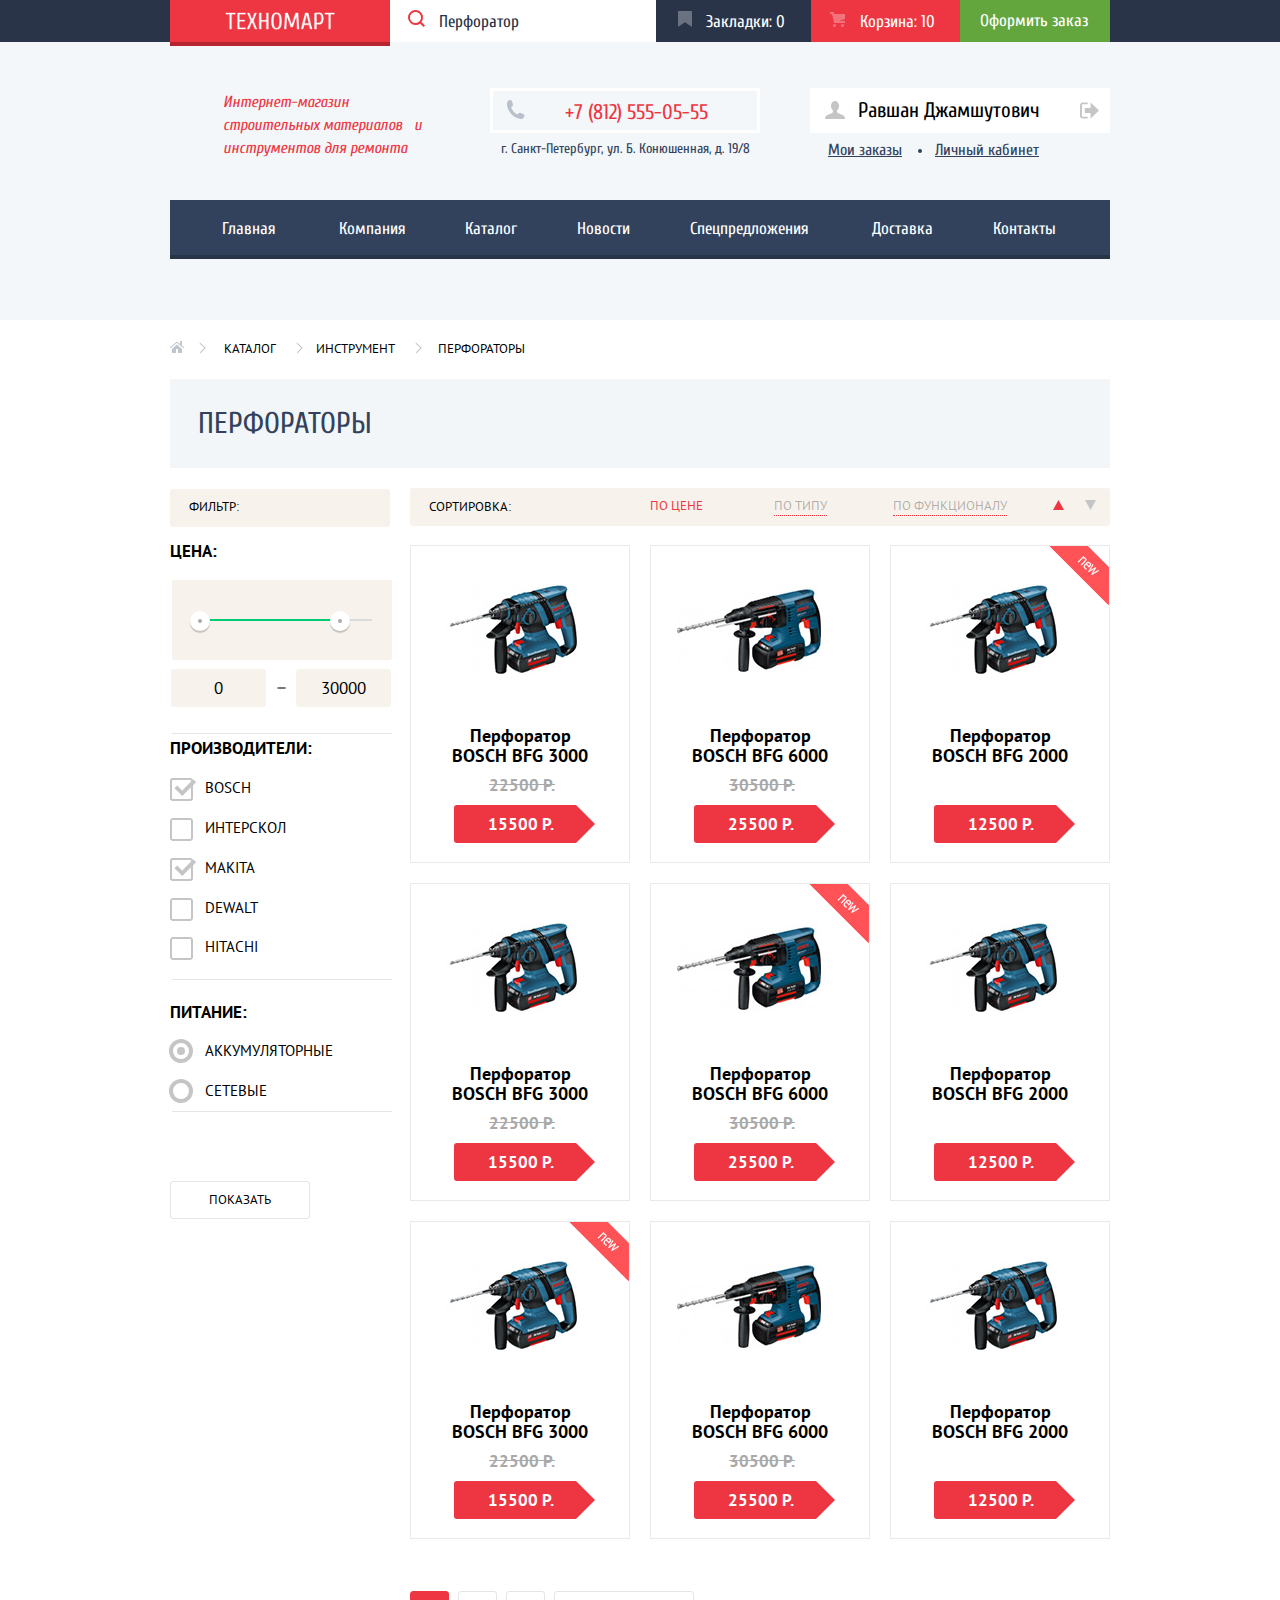
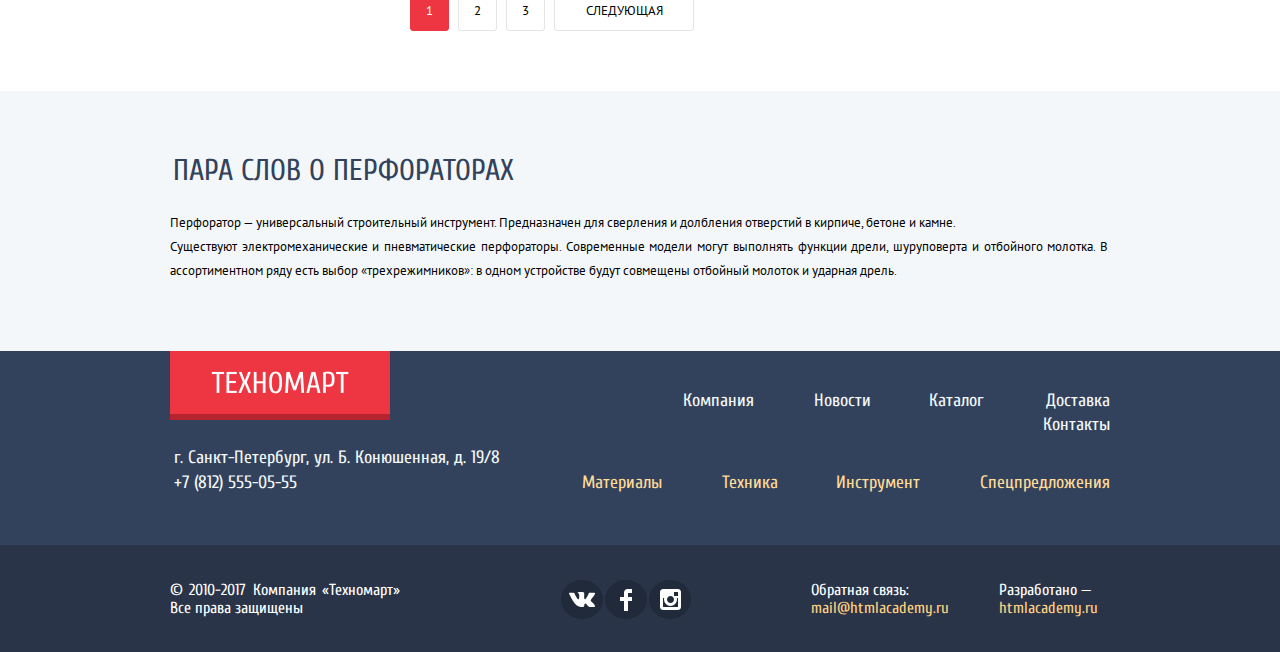
==== commit 558d22f0: "почти" ====
--- a/catalog.html
+++ b/catalog.html
@@ -3,7 +3,8 @@
 	<head>
 		<meta charset="utf-8">
 		<title>HTML Academy: Техномарт|Каталог|Перфораторы</title>
-		<link href="https://fonts.googleapis.com/css?family=Cuprum:400,400i,700|PT+Sans:400,700&amp;subset=cyrillic" rel="stylesheet">
+		<link href="https://fonts.googleapis.com/css?family=Cuprum:400,400i,700&amp;subset=cyrillic" rel="stylesheet">
+		<link href="https://fonts.googleapis.com/css?family=PT+Sans:400,700&amp;subset=cyrillic" rel="stylesheet">
 		<link href="css/normalize.css" rel="stylesheet">
     <link href="css/style.css" rel="stylesheet">
 	</head>
@@ -16,9 +17,6 @@
 					 <h1 class="visually-hidden">Техномарт</h1>
 					 <a href="index.html"><img src="img/invalid-name_2.png" width="111" height="18" alt="Техномарт"></a>
 							<input id="search" name="search" type="text">
-								<label for="search"><svg class="search" xmlns="http://www.w3.org/2000/svg" width="17" height="17" viewBox="0 0 17 17" fill="#6A7281">
-									<path d="M17 15.586l-3.542-3.542A7.465 7.465 0 0 0 15 7.5 7.5 7.5 0 1 0 7.5 15c1.71 0 3.282-.579 4.544-1.542L15.586 17 17 15.586zM2 7.5C2 4.467 4.467 2 7.5 2 10.532 2 13 4.467 13 7.5c0 3.032-2.468 5.5-5.5 5.5A5.506 5.506 0 0 1 2 7.5z"/>
-									</svg>Поиск:</label>
 					 <label for="search" class="in-focus"><svg class="search" xmlns="http://www.w3.org/2000/svg" width="17" height="17" viewBox="0 0 17 17" fill="#6A7281">
                 <path d="M17 15.586l-3.542-3.542A7.465 7.465 0 0 0 15 7.5 7.5 7.5 0 1 0 7.5 15c1.71 0 3.282-.579 4.544-1.542L15.586 17 17 15.586zM2 7.5C2 4.467 4.467 2 7.5 2 10.532 2 13 4.467 13 7.5c0 3.032-2.468 5.5-5.5 5.5A5.506 5.506 0 0 1 2 7.5z"/>
                </svg>Перфоратор</label>		
@@ -37,7 +35,7 @@
 				 <div class="container">
 					 <div class="total-information">
 							 <article class="top-information">
-					 <p>Интернет-магазин строительных материалов<br> и инструментов для ремонта</p>
+					 <p>Интернет-магазин строительных материалов   и инструментов для ремонта</p>
 					 <address class="top-address">
 						 <a href="tel:+78125550555"><svg xmlns="http://www.w3.org/2000/svg" width="19" height="19" viewBox="0 0 19 19" fill="#b8c0c9">
 							<path  d="M15.572 18.985h-.941c-4.129-.488-7.157-2.408-9.359-4.864C3.062 11.66 1.318 8.492.978 4.228V3.084c.078-.774.459-1.304.898-1.757C2.425.766 3.25.044 4.002.019c.554-.018 1.5.38 1.879.899.329.446.504 1.339.656 2.003.154.671.505 1.643.408 2.289-.148 1.007-1.487 1.434-1.879 2.166 1.307 3.135 3.443 5.439 6.293 7.031.715-.392 1.346-1.572 2.332-1.595.359-.009.818.178 1.184.286.402.121.75.275 1.104.408.596.224 1.648.521 2.004 1.021.365.513.57 1.356.49 1.879-.164 1.041-1.879 2.197-2.901 2.579z"/></svg>+7 (812) 555-05-55</a>
@@ -87,7 +85,7 @@
 
 			<h2 class="catalog-page">Перфораторы</h2>
 
-			<form action="htmlacademy.ru" method="get">
+			<form class="filter" action="htmlacademy.ru" method="get">
 <span class="head">Фильтр:</span>
 
   
@@ -101,8 +99,9 @@
             <div class="range-toggle range-toggle-max"></div>
           </div>
           
-            <label><input name="min-price" type="text" value="0"></label>
-            <label><input name="max-price" type="text" value="30000"></label>
+            <label class="text-price"><input name="min-price" type="text" value="0"></label>
+            <span>—</span>
+            <label class="text-price"><input name="max-price" type="text" value="30000"></label>
         </fieldset>
 
 
@@ -166,7 +165,6 @@
 <legend>Питание:</legend>
 				<input id="battery-power" name="power-filter" value="battery-power" type="radio" class="visually-hidden" checked>
 				<label for="battery-power">Аккумуляторные</label>
-				
 				<input id="main-power" name="power-filter" value="main-power" type="radio" class="visually-hidden">
         <label for="main-power">Сетевые</label>
 			</fieldset>				
@@ -351,9 +349,8 @@
 			<div class="container color">
 			<section class="section-description">
 				<h2>Пара слов о перфораторах</h2>
-				<p>Перфоратор — универсальный строительный инструмент.  Предназначен для сверления и долбления отверстий в кирпиче, бетоне и камне.</p>
-				<p>Существуют  электромеханические  и пневматические перфораторы.  Современные модели могут  выполнять функции дрели,  шуруповерта и отбойного  молотка. В
-ассортиментном  ряду есть выбор  «трехрежимников»: в одном  устройстве будут совмещены  отбойный молоток и ударная  дрель.</p>
+				<p>Перфоратор — универсальный строительный инструмент. Предназначен для сверления и долбления отверстий в кирпиче, бетоне и камне.</p>
+				<p>Существуют электромеханические и пневматические перфораторы. Современные модели могут выполнять функции дрели, шуруповерта и отбойного молотка. В ассортиментном  ряду есть выбор «трехрежимников»: в одном устройстве будут совмещены отбойный молоток и ударная дрель.</p>
 			</section>
 </div>
 		</main>
--- a/css/style.css
+++ b/css/style.css
@@ -151,7 +151,7 @@
   text-transform: uppercase;
 }
 
-form legend {
+.filter legend {
   font-family: "PT Sans", "Arial", "Helvetica", sans-serif;
   font-weight: bold;
   font-size: 17px;
@@ -160,7 +160,7 @@
   text-transform: uppercase;
 }
 
-form label {
+.filter label {
   font-family: "PT Sans", "Arial", "Helvetica", sans-serif;
   font-size: 15px;
   line-height: 1.33;
@@ -168,7 +168,7 @@
   text-transform: uppercase;
 }
 
-form input:last-child,
+.filter input:last-child,
 .sorting,
 span.head  {
   font-family: "PT Sans", "Arial", "Helvetica", sans-serif;
@@ -385,22 +385,18 @@
 }
 
 label.in-focus {
-  display: none;
+  background-color: #ffffff;
+  color: #293449;
+}
+
+.in-focus > svg {
+  fill: #ee3643;
 }
 
 .header-container input:focus {
   background-color: #ffffff;
   color: #293449;
-}
-
-.header-container input:focus ~ label.in-focus {
-  display: block;
-  background-color: #ffffff;
-  color: #293449; 
-}
-
-.header-container input:focus ~ label:first-of-type {
-  display: none;
+  z-index: 1;
 }
 
 input[type="text"]:hover ~ label > svg {
@@ -409,6 +405,10 @@
 
 input[type="text"]:focus ~ label > svg {
   fill: #ee3643;
+}
+
+input[type="text"]:focus ~ label {
+  background-color: #ffffff;
 }
 
 .header-container a:nth-of-type(2),
@@ -480,8 +480,8 @@
 	display: inline-flex;
 	width: 100%;
 	flex-wrap: wrap;
-  justify-content: space-between;
-  padding: 0 25px 0 22px;
+  justify-content: flex-start;
+  padding: 0 23px 0 22px;
   margin: 0;
  }
 
@@ -496,8 +496,11 @@
   margin-right: -3px;
 }
 
+.main-navigation li:nth-of-type(3) {
+  margin-left: 2px;
+}
+
 .main-navigation li:nth-of-type(5) {
-  margin-left: -3px;
   margin-right: 3px;
 }
 
@@ -517,6 +520,7 @@
 	width: 205px;
 	padding: 3px;
   margin: 0 65px 28px 50px;
+  white-space: pre-wrap;
 }
 
 .top-address {
@@ -529,6 +533,7 @@
 
 .top-address a {
 	display: inline-block;
+  vertical-align: middle;
 	width: 270px;
 	box-sizing: border-box;
   border: 3px solid #ffffff;
@@ -610,6 +615,7 @@
 
 a.user-navigation {
   display: inline-block;
+  vertical-align: middle;
   padding: 0 18px;
   position: relative;
 }
@@ -714,6 +720,7 @@
   position: relative;
   order: 4;
   display: inline-block;
+  vertical-align: middle;
 }
 
 .promo-discount {
@@ -863,6 +870,7 @@
 	width: 60px;
 	height: 59px;
 	display: inline-block;
+  vertical-align: middle;
 	position: absolute;
   right: 0px;
   top: 0px;
@@ -881,6 +889,7 @@
   width: 940px;
   margin: 0 auto;
   display: flex;
+  flex-wrap: wrap;
 }
 
 .head-section {
@@ -1024,6 +1033,7 @@
 
 .wrap > a {
   display: inline-block;
+  vertical-align: middle;
   overflow-wrap: break-word;
   background: #ee3643;
   min-width: 122px;
@@ -1042,16 +1052,6 @@
 
 }
 
-/*.modal a {
-  display: inline-block;
-  border: 3px solid green;
-  background: #ffffff;
-  color: #000000;
-  width: 122px;
-  padding: 10px 0;
-  text-align: center;
-}*/
-
 .wrap > a::after {
   content: "";
   width: 0;
@@ -1066,6 +1066,7 @@
 
 .item-name {
   display: inline-block;
+  vertical-align: middle;
   margin: 0;
   margin: 10px auto auto auto;
   width: 160px;
@@ -1074,7 +1075,7 @@
 .main-popular-makers {
 	display: flex;
 	flex-wrap: wrap;
-	justify-content: space-between;
+	justify-content: flex-start;
 	margin-bottom: 65px;
 }
 
@@ -1085,6 +1086,7 @@
 .main-popular-makers a {
   display: flex;
   margin-bottom: 20px;
+  margin-right: 20px;
   width: 220px;
   height: 145px;
   border: 1px solid #eaeaea;
@@ -1092,7 +1094,24 @@
   justify-content: center;
 }
 
-.main-popular-makers a:nth-
+.main-popular-makers a:nth-of-type(4n) {
+  margin-right: 0;
+}
+
+img[alt="Makita"] {
+  margin-top: -3px;
+}
+img[alt="Интерскол"] {
+  margin-top: -13px;
+}
+
+img[alt="HITACHI"] {
+  margin: 3px 0 0 3px;
+}
+
+img[alt="metabo"] {
+  margin: -7px 0 0 2px;
+}
 
 .main-popular-makers a:hover,
 .main-popular-makers a:focus {
@@ -1125,7 +1144,6 @@
 .about p:nth-of-type(2) {
   margin: 0;
   padding: 0;
-    text-align: justify;
 }
 
 .services-description h2 {
@@ -1158,6 +1176,7 @@
 	width: 468px;
 	height: 260px;
 	display: inline-block;
+  vertical-align: middle;
 	position: absolute;
   left: 152px;
   top: 25px;
@@ -1177,6 +1196,7 @@
   width: 389px;
   height: 283px;
   display: inline-block;
+  vertical-align: middle;
   position: absolute;
   left: 220px;
   top: 0px;
@@ -1196,6 +1216,7 @@
   width: 465px;
   height: 280px;
   display: inline-block;
+  vertical-align: middle;
   position: absolute;
   left: 170px;
   top: 3px;
@@ -1213,7 +1234,7 @@
   flex-direction: column;
   float: left;
   width: 240px;
-  margin-bottom: 100px;
+  margin-bottom: 98px;
   padding-right: 700px;
   position: relative;
 }
@@ -1230,14 +1251,14 @@
 
 .services-sliders label {
 	display: inline-block;
+  vertical-align: middle;
 	font-size: 21px;
 	font-weight: bold;
 	line-height: 1.43;
   width: 240px; 
-  height: 61px;
+  
   background-color: #32425c;
-  padding-top: 16px;
-  padding-left: 22px;
+  padding: 16px 0 16px 22px;
   color: #ffffff;
   box-shadow: inset 0px -1px #405069, 0px 3px 0 0 #293449;
  }
@@ -1287,17 +1308,14 @@
 }
 .about p:last-of-type {
   margin-top: 0;
-  margin-bottom: 19px;
+  margin-bottom: 18px;
 }
 
 .about p:first-of-type {
   margin-bottom: 24px;
-    text-align: justify;
-}
-
-.about p {
-  white-space: pre;
-}
+}
+
+
 
 .about {
   width: 519px;
@@ -1330,7 +1348,7 @@
 
 .contacts p {
 	margin-top: 10px;
-	margin-bottom: 32px;
+	margin-bottom: 31px;
 }
 
 .contacts img {
@@ -1339,6 +1357,7 @@
 
 ul.transport {
 	display: inline-block;
+  vertical-align: middle;
 	position: relative;
 }
 
@@ -1354,6 +1373,7 @@
 	border: 1px solid #ee3643;
 	width: 25px;
 	display: inline-block;
+  vertical-align: middle;
 	position: absolute;
   left: 0px;
   top: 12px;
@@ -1388,6 +1408,7 @@
 
 .logo-footer {
   display: inline-block;
+  vertical-align: middle;
   width: 220px;
   background-color: #ee3643;
   padding: 20px 41px 14px 41px;
@@ -1410,12 +1431,17 @@
 .footer-navigation-catalog {
 	display: flex;
 	flex-direction: row;
+  flex-wrap: wrap;
 }
 
 .footer-navigation-anchors {
 	justify-content: flex-end;
 	width: 600px;
 	margin-bottom: 34px;
+}
+
+.footer-navigation-anchors li:nth-of-type(1) {
+  margin-left: -10px;
 }
 
 .footer-navigation-anchors li:last-of-type {
@@ -1555,6 +1581,7 @@
 
 .path a {
   display: inline-block;
+  vertical-align: middle;
   padding: 16px 40px 16px 0;
   position: relative;
 }
@@ -1611,8 +1638,9 @@
 
 }
 
- form .head {
-  display: inline-block;
+ .filter .head {
+  display: inline-block;
+  vertical-align: middle;
   width: 100%;
   padding: 9px 17px 11px 19px;
   background-color: #f7f3ec;
@@ -1636,27 +1664,40 @@
 .box legend {
   padding-right: 80px;
   margin-left: -2px;
-}
-
-form fieldset {
+  padding-bottom: 20px;
+}
+
+.power legend {
+  padding: 18px 0 3px 0;
+}
+
+.makers legend {
+  margin-top: 16px;
+  margin-bottom: -16px;
+}
+
+.filter fieldset {
   border: none;
   padding: 0;
+  border-bottom: 1px solid #e5e5e5;
 }
 
 .box.price {
-  flex-direction: row;
-  justify-content: space-between;
+  display: block;
   padding-bottom: 26px;
 }
 
-.box.price label {
-  display: flex;
-  justify-content: center;
-  position: relative;
-  
+.box.makers {
+  padding-bottom: 12px;
+}
+
+.price .text-price {
+  display: inline-block;
+  text-align: center;
+  vertical-align: middle;
   font-size: 17px;
   line-height: 1.06;
-  vertical-align: center;
+
   margin: 9px 0 0 -1px;
   
   background-color: #f7f3ec; 
@@ -1666,29 +1707,25 @@
   cursor: pointer;
 }
 
-.box.price input {
+.price input[type="text"] {
     width: 50px;
     margin: 0;
   text-align: center;
     color: inherit;
-    font: inherit;
+  font-family: "PT Sans", "Arial", "Helvetica", sans-serif;
+  font-size: 17px;
+  line-height: 1.06;
   padding: 10px 0;
     background-color: #f7f3ec;
     border: none;
   }
 
-.price label:first-of-type::after {
-  content: "";
-  position: absolute;
-  width: 10px;
-  height: 0;
-  top: 20px;
-  right: -20px;
-  border: 1px solid #000000;
-  border-bottom-color: transparent;
-  border-right-color: transparent;
-}
-
+.price span {
+  display: inline-block;
+  vertical-align: middle;
+  padding: 0 7px;
+  margin-top: 10px;
+}
 
 .range-controls {
   position: relative;
@@ -1737,6 +1774,8 @@
 }
 
 .sorting {
+  display: flex;
+  align-items: center;
   margin-bottom: 0;
   width: 700px;
   margin-left: 240px;
@@ -1754,6 +1793,7 @@
 
 .sorting a {
   display: inline-block;
+  vertical-align: middle;
   position: relative;
   font-size: 13px;
   color: rgba(0, 0, 0, 0.3);
@@ -1805,8 +1845,6 @@
   fill: #ee3643;
 }
 
-
-
 .makers, .price {
   border-bottom: 1px solid #e5e5e5;
   padding-top: 20px;
@@ -1814,18 +1852,6 @@
 
 .makers {
   padding-bottom: 12px;
-}
-
-.makers legend{
-  padding-top: 16px;
-}
-
-.power legend {
-  padding: 18px 0 3px 0;
-}
-
-.makers legend {
-  margin-bottom: -16px;
 }
 
 .makers label, 
@@ -1835,6 +1861,11 @@
   position: relative;
 }
 
+.makers input:focus + label,
+.power input:focus + label {
+  outline: 1px dotted grey;
+}
+
 input[type="checkbox"] ~ label > svg {
   position: absolute;
   left: 0;
@@ -1851,6 +1882,20 @@
 svg.on:hover, svg.off:hover,
 svg.on:focus, svg.off:focus {
   fill: #b5b5b5;
+}
+
+.makers input:disabled + label > .on,
+.makers input:disabled + label > .off {
+  fill: #eaeaea;
+}
+
+.makers input:disabled + label,
+.power input:disabled + label {
+  color: #eaeaea;
+}
+
+.power input:disabled + label::before, .powerinput:disabled + label::after {
+  border-color: #eaeaea;
 }
 
 .power label::before {
@@ -1864,7 +1909,7 @@
   left: -1px;
 }
 
-form input[type="radio"]:checked + label::after {
+.filter input[type="radio"]:checked + label::after {
   content: "";
   position: absolute;
   width: 0;
@@ -1891,6 +1936,7 @@
 
 .paginator a {
   display: inline-block;
+  vertical-align: middle;
   color: #000000;
   border: 1px solid #e5e5e5;
   border-radius: 3px;
@@ -1933,7 +1979,7 @@
 }
 
 .section-description p {
-  white-space: pre;
+
   width: 938px;
 }
 
@@ -2089,6 +2135,12 @@
   right: 0;
 }
 
+.map iframe {
+  width: 940px;
+  height: 446px;
+  border: none;
+}
+
 .show-popup {
   display: block;
 }
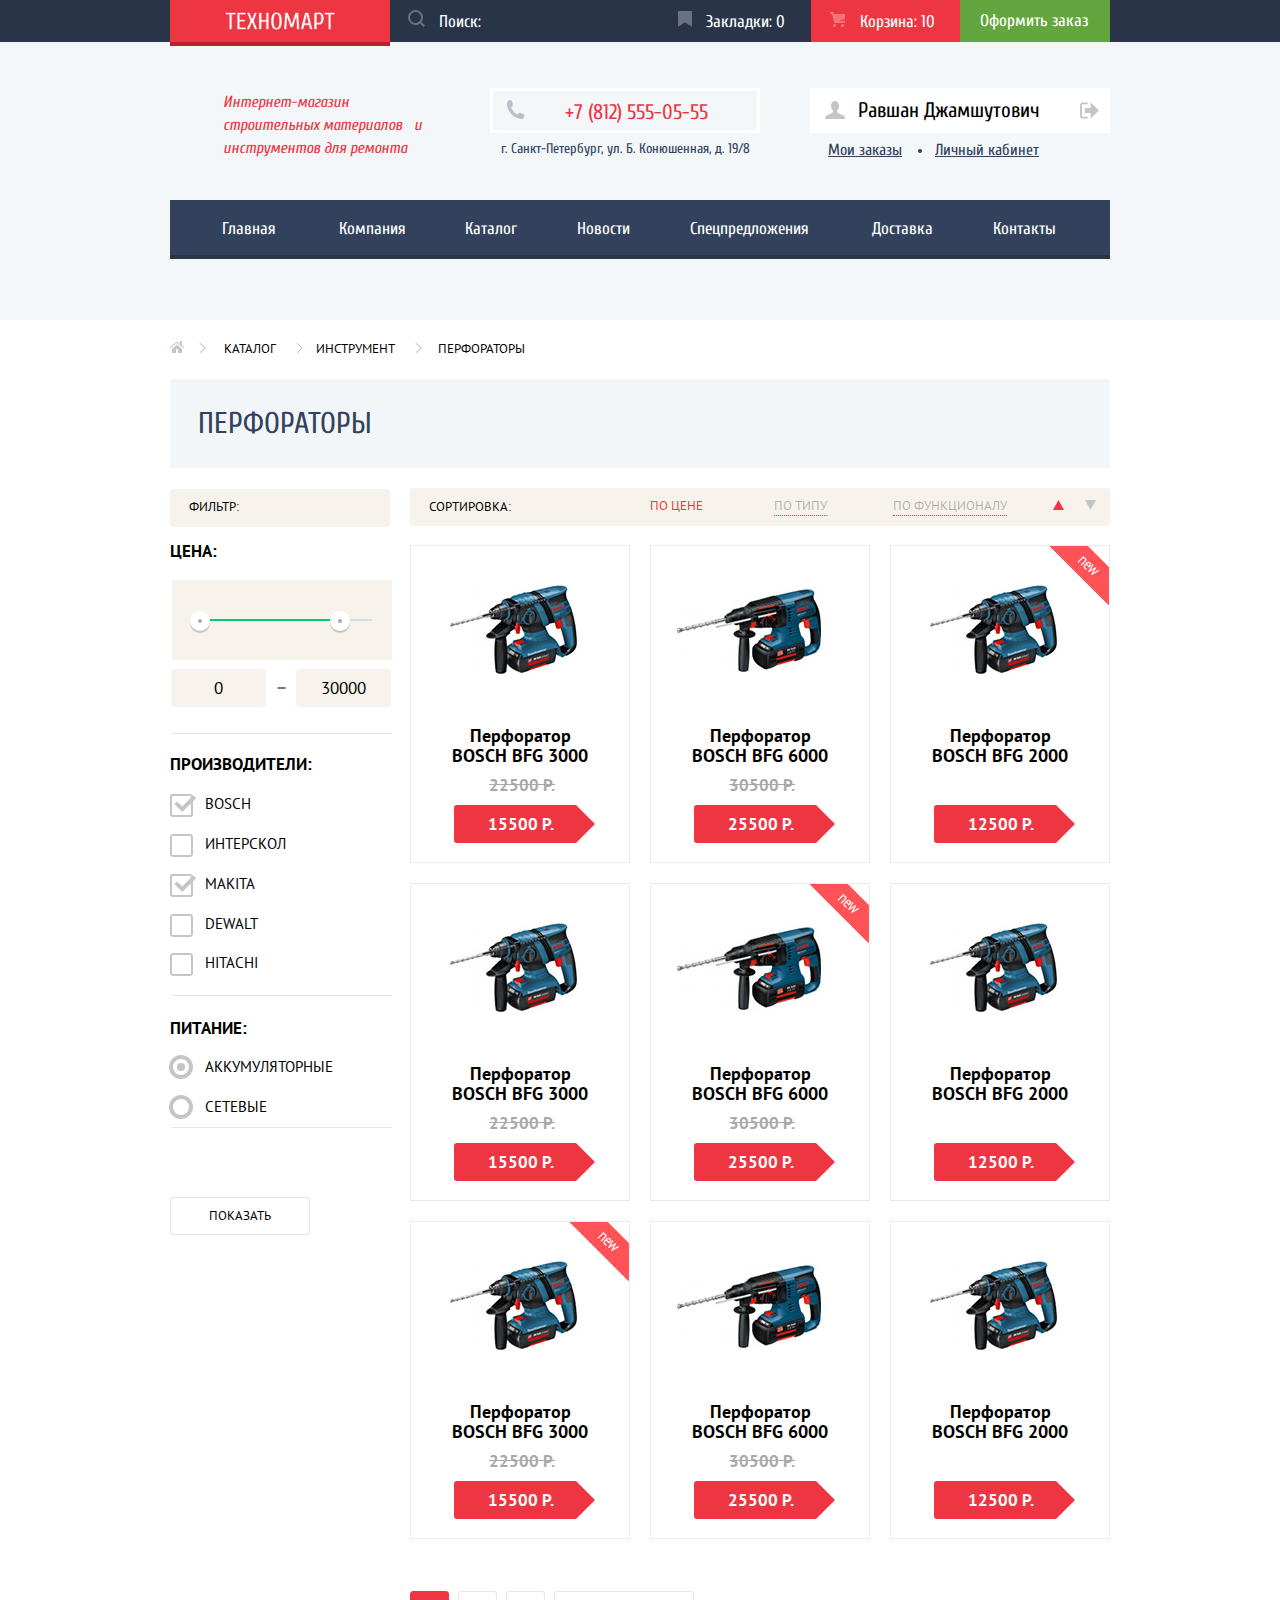
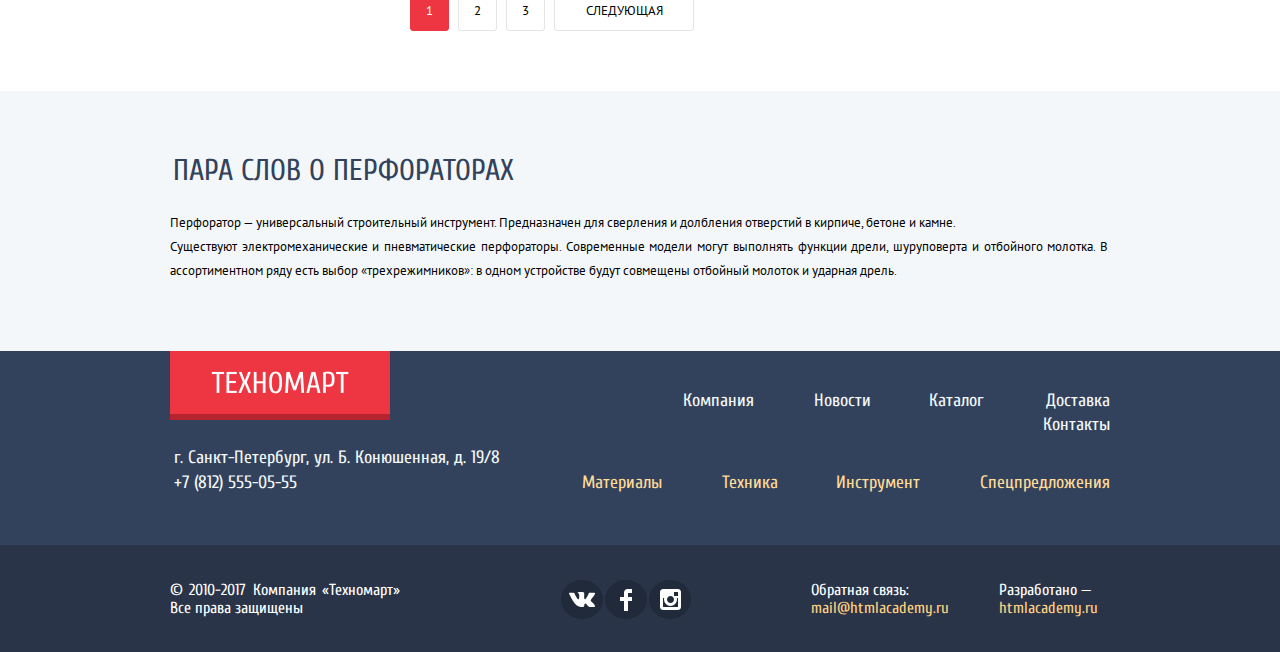
==== commit 233f97a2: "попытка 2" ====
--- a/catalog.html
+++ b/catalog.html
@@ -1,433 +1,469 @@
 <!DOCTYPE html>
 <html lang="ru">
-	<head>
-		<meta charset="utf-8">
-		<title>HTML Academy: Техномарт|Каталог|Перфораторы</title>
-		<link href="https://fonts.googleapis.com/css?family=Cuprum:400,400i,700&amp;subset=cyrillic" rel="stylesheet">
-		<link href="https://fonts.googleapis.com/css?family=PT+Sans:400,700&amp;subset=cyrillic" rel="stylesheet">
-		<link href="css/normalize.css" rel="stylesheet">
-    <link href="css/style.css" rel="stylesheet">
-	</head>
-
-	<body>
-
-			<header class="main-header">
-					<div class="container">
-					 <div class="header-container">
-					 <h1 class="visually-hidden">Техномарт</h1>
-					 <a href="index.html"><img src="img/invalid-name_2.png" width="111" height="18" alt="Техномарт"></a>
-							<input id="search" name="search" type="text">
-					 <label for="search" class="in-focus"><svg class="search" xmlns="http://www.w3.org/2000/svg" width="17" height="17" viewBox="0 0 17 17" fill="#6A7281">
-                <path d="M17 15.586l-3.542-3.542A7.465 7.465 0 0 0 15 7.5 7.5 7.5 0 1 0 7.5 15c1.71 0 3.282-.579 4.544-1.542L15.586 17 17 15.586zM2 7.5C2 4.467 4.467 2 7.5 2 10.532 2 13 4.467 13 7.5c0 3.032-2.468 5.5-5.5 5.5A5.506 5.506 0 0 1 2 7.5z"/>
-               </svg>Перфоратор</label>		
-
-								 <a href=""><svg xmlns="http://www.w3.org/2000/svg" width="14" height="16" viewBox="0 0 14 16" fill="#6A7281" class="header-svg">
-								 <path d="M14 15c0 .55-.368.741-.818.426l-5.363-3.765c-.45-.315-1.187-.315-1.637 0L.818 15.426C.368 15.741 0 15.55 0 15V1c0-.55.45-1 1-1h12c.55 0 1 .45 1 1v14z"/></svg>Закладки: 0</a>
-					 
-								 <a href="" class="in-user-menu"><svg xmlns="http://www.w3.org/2000/svg" width="15" height="15" viewBox="0 0 15 15" fill="rgba(255, 255, 255, 0.3)" class="header-svg">
-								 <circle cx="4.5" cy="13.5" r="1.5"/>
-								 <circle cx="12.5" cy="13.5" r="1.5"/>
-								 <path  d="M15 2H4.07l-.422-2H0v2h2.031l1.985 9H15V9H9.441L15 6.951z"/>
-								 </svg>Корзина: 10</a>
-					 <a href="" class="checkout">Оформить заказ</a>
-					</div>
-				 </div>   
-				 <div class="container">
-					 <div class="total-information">
-							 <article class="top-information">
-					 <p>Интернет-магазин строительных материалов   и инструментов для ремонта</p>
-					 <address class="top-address">
-						 <a href="tel:+78125550555"><svg xmlns="http://www.w3.org/2000/svg" width="19" height="19" viewBox="0 0 19 19" fill="#b8c0c9">
-							<path  d="M15.572 18.985h-.941c-4.129-.488-7.157-2.408-9.359-4.864C3.062 11.66 1.318 8.492.978 4.228V3.084c.078-.774.459-1.304.898-1.757C2.425.766 3.25.044 4.002.019c.554-.018 1.5.38 1.879.899.329.446.504 1.339.656 2.003.154.671.505 1.643.408 2.289-.148 1.007-1.487 1.434-1.879 2.166 1.307 3.135 3.443 5.439 6.293 7.031.715-.392 1.346-1.572 2.332-1.595.359-.009.818.178 1.184.286.402.121.75.275 1.104.408.596.224 1.648.521 2.004 1.021.365.513.57 1.356.49 1.879-.164 1.041-1.879 2.197-2.901 2.579z"/></svg>+7 (812) 555-05-55</a>
-						 <p class="top-address-place">г. Санкт-Петербург, ул. Б. Конюшенная, д. 19/8</p>
-					 </address>
-					 <div class="user-menu">
-					 <a href="" class="exit">
-					 <svg xmlns="http://www.w3.org/2000/svg" width="20" height="18" viewBox="0 0 20 18" fill="#c5c5c5">
-            <path  d="M17.881 14.166c-2.144-.735-4.256-1.666-5.207-2.39-.657-.501-.77-1.618-.517-2.415 1.118-.903 1.864-2.477 1.864-4.278C14.021 2.276 12.221 0 10 0S5.979 2.276 5.979 5.083c0 1.801.746 3.374 1.863 4.277.253.798.141 1.915-.517 2.416-.95.724-3.063 1.654-5.207 2.39S0 18 0 18h20s.025-3.099-2.119-3.834z"/></svg>
-            Равшан Джамшутович
-            <svg xmlns="http://www.w3.org/2000/svg" width="20" height="17" viewBox="0 0 21 17" fill="#c5c5c5"><g ><path d="M21 8.5L12.125 0v6h-6v5h6v6z"/>
-            <path d="M3.106 13.952V3.048c.018-.376.171-1.057 1.01-1.057h5.027V0H4.116C1.938 0 1.112 1.81 1.087 3.027v10.946C1.112 15.189 1.938 17 4.116 17h5.027v-1.99H4.116c-.839 0-.992-.683-1.01-1.058z"/></g></svg>
-           </a>
-					 <a href="" class="user-navigation">Мои заказы</a>
-					 <a href="" class="user-navigation">Личный кабинет</a>
-					</div>
-					</article>
-				 </div>
-					<nav class="main-navigation">
-					 <ul>
-						 <li><a href="index.html">Главная</a></li>
-						 <li><a href="">Компания</a></li>
-						 <li><a href="">Каталог</a></li>
-						 <li><a href="">Новости</a></li>
-						 <li><a href="">Спецпредложения</a></li>
-						 <li><a href="">Доставка</a></li>
-						 <li><a href="">Контакты</a></li>
-					 </ul>
-					 </nav>
-					</div>
-			 </header>
-
-
-		<main class="content">
-<div class="container center">
-			<div class="path">
-				<ul>
-					<li><a href="index.html" aria-label="Главная" class="next"><svg xmlns="http://www.w3.org/2000/svg" width="15" height="12" viewBox="0 0 15 12" fill="#C1C6CE"><g>
-        <path d="M3 8v4h4V8h2v4h4V8L8 3.516z"/>
-        <path d="M14.831 6.365L13 4.751V0h-2v2.987L8.332.635c-.02-.017-.043-.023-.064-.037a.465.465 0 0 0-.08-.047.551.551 0 0 0-.095-.024C8.062.521 8.032.515 8 .515c-.031 0-.061.006-.092.012a.46.46 0 0 0-.095.025c-.028.011-.053.029-.08.046-.021.014-.045.02-.064.037l-6.498 5.73a.501.501 0 0 0 .33.875.497.497 0 0 0 .331-.125L8 1.677l6.169 5.438a.501.501 0 0 0 .662-.75z"/></g></svg>
-          </a></li>
-					<li><a href="" class="next">Каталог</a></li>
-					<li><a href="" class="next">Инструмент</a></li>
-					<li><a href="">Перфораторы</a></li>
-				</ul>
-			</div>
-
-			<h2 class="catalog-page">Перфораторы</h2>
-
-			<form class="filter" action="htmlacademy.ru" method="get">
-<span class="head">Фильтр:</span>
-
-  
-  <fieldset class="box price">
- <legend>Цена:</legend>
-     				<div class="range-controls">
+
+<head>
+  <meta charset="utf-8">
+  <title>HTML Academy: Техномарт|Каталог|Перфораторы</title>
+  <link href="https://fonts.googleapis.com/css?family=Cuprum:400,400i,700&amp;subset=cyrillic" rel="stylesheet">
+  <link href="https://fonts.googleapis.com/css?family=PT+Sans:400,700&amp;subset=cyrillic" rel="stylesheet">
+  <link href="css/normalize.css" rel="stylesheet">
+  <link href="css/style-mini.css" rel="stylesheet">
+</head>
+
+<body>
+  <header class="main-header">
+    <div class="container">
+      <div class="header-container">
+        <h1 class="visually-hidden">Техномарт</h1>
+        <a href="index.html"><img src="img/invalid-name_2.png" width="111" height="18" alt="Техномарт"></a>
+        <form class="serch-form" action="https://echo.htmlacademy.ru" method="get">
+          <input id="search" name="search" type="text" placeholder="Перфоратор">
+          <label for="search" aria-label="Поиск"><svg class="search" xmlns="http://www.w3.org/2000/svg" width="17"
+              height="17" viewBox="0 0 17 17" fill="#6A7281">
+              <path
+                d="M17 15.586l-3.542-3.542A7.465 7.465 0 0 0 15 7.5 7.5 7.5 0 1 0 7.5 15c1.71 0 3.282-.579 4.544-1.542L15.586 17 17 15.586zM2 7.5C2 4.467 4.467 2 7.5 2 10.532 2 13 4.467 13 7.5c0 3.032-2.468 5.5-5.5 5.5A5.506 5.506 0 0 1 2 7.5z" />
+              </svg>Поиск:</label>
+        </form>
+        <a href=""><svg class="header-svg" xmlns="http://www.w3.org/2000/svg" width="14" height="16" viewBox="0 0 14 16"
+            fill="#6A7281">
+            <path
+              d="M14 15c0 .55-.368.741-.818.426l-5.363-3.765c-.45-.315-1.187-.315-1.637 0L.818 15.426C.368 15.741 0 15.55 0 15V1c0-.55.45-1 1-1h12c.55 0 1 .45 1 1v14z" />
+            </svg>Закладки: 0</a>
+
+        <a class="in-user-menu" href=""><svg class="header-svg" xmlns="http://www.w3.org/2000/svg" width="15"
+            height="15" viewBox="0 0 15 15" fill="rgba(255, 255, 255, 0.3)">
+            <circle cx="4.5" cy="13.5" r="1.5" />
+            <circle cx="12.5" cy="13.5" r="1.5" />
+            <path d="M15 2H4.07l-.422-2H0v2h2.031l1.985 9H15V9H9.441L15 6.951z" /></svg>Корзина: 10</a>
+        <a class="checkout" href="">Оформить заказ</a>
+      </div>
+    </div>
+    <div class="container">
+      <div class="total-information">
+        <article class="top-information">
+          <p>Интернет-магазин строительных материалов   и инструментов для ремонта</p>
+          <address class="top-address">
+            <a href="tel:+78125550555"><svg xmlns="http://www.w3.org/2000/svg" width="19" height="19"
+                viewBox="0 0 19 19" fill="#b8c0c9">
+                <path
+                  d="M15.572 18.985h-.941c-4.129-.488-7.157-2.408-9.359-4.864C3.062 11.66 1.318 8.492.978 4.228V3.084c.078-.774.459-1.304.898-1.757C2.425.766 3.25.044 4.002.019c.554-.018 1.5.38 1.879.899.329.446.504 1.339.656 2.003.154.671.505 1.643.408 2.289-.148 1.007-1.487 1.434-1.879 2.166 1.307 3.135 3.443 5.439 6.293 7.031.715-.392 1.346-1.572 2.332-1.595.359-.009.818.178 1.184.286.402.121.75.275 1.104.408.596.224 1.648.521 2.004 1.021.365.513.57 1.356.49 1.879-.164 1.041-1.879 2.197-2.901 2.579z" />
+                </svg>+7 (812) 555-05-55</a>
+            <p class="top-address-place">г. Санкт-Петербург, ул. Б. Конюшенная, д. 19/8</p>
+          </address>
+          <div class="user-menu">
+            <a class="exit" href=""><svg xmlns="http://www.w3.org/2000/svg" width="20" height="18" viewBox="0 0 20 18"
+                fill="#c5c5c5">
+                <path
+                  d="M17.881 14.166c-2.144-.735-4.256-1.666-5.207-2.39-.657-.501-.77-1.618-.517-2.415 1.118-.903 1.864-2.477 1.864-4.278C14.021 2.276 12.221 0 10 0S5.979 2.276 5.979 5.083c0 1.801.746 3.374 1.863 4.277.253.798.141 1.915-.517 2.416-.95.724-3.063 1.654-5.207 2.39S0 18 0 18h20s.025-3.099-2.119-3.834z" />
+                </svg>
+              Равшан Джамшутович
+              <svg xmlns="http://www.w3.org/2000/svg" width="20" height="17" viewBox="0 0 21 17" fill="#c5c5c5">
+                <g>
+                  <path d="M21 8.5L12.125 0v6h-6v5h6v6z" />
+                  <path
+                    d="M3.106 13.952V3.048c.018-.376.171-1.057 1.01-1.057h5.027V0H4.116C1.938 0 1.112 1.81 1.087 3.027v10.946C1.112 15.189 1.938 17 4.116 17h5.027v-1.99H4.116c-.839 0-.992-.683-1.01-1.058z" />
+                </g>
+              </svg></a>
+            <a class="user-navigation" href="">Мои заказы</a>
+            <a class="user-navigation" href="">Личный кабинет</a>
+          </div>
+        </article>
+      </div>
+      <nav class="main-navigation">
+        <ul>
+          <li><a href="index.html">Главная</a></li>
+          <li><a href="">Компания</a></li>
+          <li><a href="">Каталог</a></li>
+          <li><a href="">Новости</a></li>
+          <li><a href="">Спецпредложения</a></li>
+          <li><a href="">Доставка</a></li>
+          <li><a href="">Контакты</a></li>
+        </ul>
+      </nav>
+    </div>
+  </header>
+
+  <main class="content">
+    <div class="container center">
+      <div class="path">
+        <ul>
+          <li><a class="next" href="index.html" aria-label="Главная"><svg xmlns="http://www.w3.org/2000/svg" width="15"
+                height="12" viewBox="0 0 15 12" fill="#C1C6CE">
+                <g>
+                  <path d="M3 8v4h4V8h2v4h4V8L8 3.516z" />
+                  <path
+                    d="M14.831 6.365L13 4.751V0h-2v2.987L8.332.635c-.02-.017-.043-.023-.064-.037a.465.465 0 0 0-.08-.047.551.551 0 0 0-.095-.024C8.062.521 8.032.515 8 .515c-.031 0-.061.006-.092.012a.46.46 0 0 0-.095.025c-.028.011-.053.029-.08.046-.021.014-.045.02-.064.037l-6.498 5.73a.501.501 0 0 0 .33.875.497.497 0 0 0 .331-.125L8 1.677l6.169 5.438a.501.501 0 0 0 .662-.75z" />
+                </g>
+              </svg></a></li>
+          <li><a class="next" href="">Каталог</a></li>
+          <li><a class="next" href="">Инструмент</a></li>
+          <li><a href="">Перфораторы</a></li>
+        </ul>
+      </div>
+
+      <h2 class="catalog-page">Перфораторы</h2>
+
+      <form class="filter" action="https://echo.htmlacademy.ru" method="get">
+        <span class="head">Фильтр:</span>
+
+        <fieldset class="box price">
+          <legend>Цена:</legend>
+          <div class="range-controls">
             <div class="scale">
               <div class="bar"></div>
             </div>
             <div class="range-toggle range-toggle-min"></div>
             <div class="range-toggle range-toggle-max"></div>
           </div>
-          
-            <label class="text-price"><input name="min-price" type="text" value="0"></label>
-            <span>—</span>
-            <label class="text-price"><input name="max-price" type="text" value="30000"></label>
+
+          <label class="text-price"><input name="min-price" type="text" value="0"></label>
+          <span>—</span>
+          <label class="text-price"><input name="max-price" type="text" value="30000"></label>
         </fieldset>
 
-
-<fieldset class="box makers">
-<legend>Производители:</legend>			
-<input id="bosch" name="bosch" value="Bosch" type="checkbox" class="visually-hidden" checked>
-				<label for="bosch">
-	<svg xmlns="http://www.w3.org/2000/svg" width="23" height="23" viewBox="0 0 23 23" fill="#c5c5c5" class="off">
-    <path d="M20 2c.542 0 1 .458 1 1v17c0 .542-.458 1-1 1H3c-.542 0-1-.458-1-1V3c0-.542.458-1 1-1h17m0-2H3C1.35 0 0 1.35 0 3v17c0 1.65 1.35 3 3 3h17c1.65 0 3-1.35 3-3V3c0-1.65-1.35-3-3-3z"/></svg>
-  <svg xmlns="http://www.w3.org/2000/svg" width="27" height="23" viewBox="0 0 27 23" fill="#c5c5c5" class="on">
-    <path d="M7.285 7.486l-2.829 2.829 7.783 7.783L26.171 4.166l-2.828-2.829-11.104 11.102z"/>
-    <path d="M21 20c0 .542-.458 1-1 1H3c-.542 0-1-.458-1-1V3c0-.542.458-1 1-1h16.908L21.493.415A2.96 2.96 0 0 0 20 0H3C1.35 0 0 1.35 0 3v17c0 1.65 1.35 3 3 3h17c1.65 0 3-1.35 3-3v-9.829l-2 2V20z"/>
-</svg>
-Bosch</label>
-				
-				<input id="interskol" name="interskol" value="interskol" type="checkbox" class="visually-hidden">
-				<label for="interskol">
-	<svg xmlns="http://www.w3.org/2000/svg" width="23" height="23" viewBox="0 0 23 23" fill="#c5c5c5" class="off">
-    <path d="M20 2c.542 0 1 .458 1 1v17c0 .542-.458 1-1 1H3c-.542 0-1-.458-1-1V3c0-.542.458-1 1-1h17m0-2H3C1.35 0 0 1.35 0 3v17c0 1.65 1.35 3 3 3h17c1.65 0 3-1.35 3-3V3c0-1.65-1.35-3-3-3z"/></svg>
-  <svg xmlns="http://www.w3.org/2000/svg" width="27" height="23" viewBox="0 0 27 23" fill="#c5c5c5" class="on">
-    <path d="M7.285 7.486l-2.829 2.829 7.783 7.783L26.171 4.166l-2.828-2.829-11.104 11.102z"/>
-    <path d="M21 20c0 .542-.458 1-1 1H3c-.542 0-1-.458-1-1V3c0-.542.458-1 1-1h16.908L21.493.415A2.96 2.96 0 0 0 20 0H3C1.35 0 0 1.35 0 3v17c0 1.65 1.35 3 3 3h17c1.65 0 3-1.35 3-3v-9.829l-2 2V20z"/>
-</svg>
-Интерскол</label>
-				
-				<input id="makita" name="makita" value="makita" type="checkbox" class="visually-hidden" checked>
-				<label for="makita">
-					<svg xmlns="http://www.w3.org/2000/svg" width="23" height="23" viewBox="0 0 23 23" fill="#c5c5c5" class="off">
-    <path d="M20 2c.542 0 1 .458 1 1v17c0 .542-.458 1-1 1H3c-.542 0-1-.458-1-1V3c0-.542.458-1 1-1h17m0-2H3C1.35 0 0 1.35 0 3v17c0 1.65 1.35 3 3 3h17c1.65 0 3-1.35 3-3V3c0-1.65-1.35-3-3-3z"/></svg>
-  <svg xmlns="http://www.w3.org/2000/svg" width="27" height="23" viewBox="0 0 27 23" fill="#c5c5c5" class="on">
-    <path d="M7.285 7.486l-2.829 2.829 7.783 7.783L26.171 4.166l-2.828-2.829-11.104 11.102z"/>
-    <path d="M21 20c0 .542-.458 1-1 1H3c-.542 0-1-.458-1-1V3c0-.542.458-1 1-1h16.908L21.493.415A2.96 2.96 0 0 0 20 0H3C1.35 0 0 1.35 0 3v17c0 1.65 1.35 3 3 3h17c1.65 0 3-1.35 3-3v-9.829l-2 2V20z"/>
-</svg>
-Makita</label>
-				
-				<input id="dewalt" name="dewalt" value="dewalt" type="checkbox" class="visually-hidden">
-				<label for="dewalt">
-					<svg xmlns="http://www.w3.org/2000/svg" width="23" height="23" viewBox="0 0 23 23" fill="#c5c5c5" class="off">
-    <path d="M20 2c.542 0 1 .458 1 1v17c0 .542-.458 1-1 1H3c-.542 0-1-.458-1-1V3c0-.542.458-1 1-1h17m0-2H3C1.35 0 0 1.35 0 3v17c0 1.65 1.35 3 3 3h17c1.65 0 3-1.35 3-3V3c0-1.65-1.35-3-3-3z"/></svg>
-  <svg xmlns="http://www.w3.org/2000/svg" width="27" height="23" viewBox="0 0 27 23" fill="#c5c5c5" class="on">
-    <path d="M7.285 7.486l-2.829 2.829 7.783 7.783L26.171 4.166l-2.828-2.829-11.104 11.102z"/>
-    <path d="M21 20c0 .542-.458 1-1 1H3c-.542 0-1-.458-1-1V3c0-.542.458-1 1-1h16.908L21.493.415A2.96 2.96 0 0 0 20 0H3C1.35 0 0 1.35 0 3v17c0 1.65 1.35 3 3 3h17c1.65 0 3-1.35 3-3v-9.829l-2 2V20z"/>
-</svg>					
-				DeWALT</label>
-				
-				<input id="hitachi" name="hitachi" value="hitachi" type="checkbox" class="visually-hidden">
-				<label for="hitachi">
-					<svg xmlns="http://www.w3.org/2000/svg" width="23" height="23" viewBox="0 0 23 23" fill="#c5c5c5" class="off">
-    <path d="M20 2c.542 0 1 .458 1 1v17c0 .542-.458 1-1 1H3c-.542 0-1-.458-1-1V3c0-.542.458-1 1-1h17m0-2H3C1.35 0 0 1.35 0 3v17c0 1.65 1.35 3 3 3h17c1.65 0 3-1.35 3-3V3c0-1.65-1.35-3-3-3z"/></svg>
-  <svg xmlns="http://www.w3.org/2000/svg" width="27" height="23" viewBox="0 0 27 23" fill="#c5c5c5" class="on">
-    <path d="M7.285 7.486l-2.829 2.829 7.783 7.783L26.171 4.166l-2.828-2.829-11.104 11.102z"/>
-    <path d="M21 20c0 .542-.458 1-1 1H3c-.542 0-1-.458-1-1V3c0-.542.458-1 1-1h16.908L21.493.415A2.96 2.96 0 0 0 20 0H3C1.35 0 0 1.35 0 3v17c0 1.65 1.35 3 3 3h17c1.65 0 3-1.35 3-3v-9.829l-2 2V20z"/>
-</svg>
-				Hitachi</label>
-</fieldset>
-
-
-
-
-<fieldset class="box power">
-<legend>Питание:</legend>
-				<input id="battery-power" name="power-filter" value="battery-power" type="radio" class="visually-hidden" checked>
-				<label for="battery-power">Аккумуляторные</label>
-				<input id="main-power" name="power-filter" value="main-power" type="radio" class="visually-hidden">
-        <label for="main-power">Сетевые</label>
-			</fieldset>				
-				<input id="result" name="result" type="submit" value="Показать">
-
-			</form>
-
-			<div class="sorting">
-			 <span class="head">Сортировка:</span>
-				<a href="" class="checked">по цене</a>
-				<a href="">по типу</a>
-				<a href="">по функционалу</a>
-				<a href="" aria-label="по возрастанию" class="checked"><svg xmlns="http://www.w3.org/2000/svg" width="11" height="10" viewBox="0 0 11 10" fill="#c5c5c5" class="checked">
-    <path d="M5.5 0L0 10h11z"/>
-</svg>
-</a>
-				<a href="" aria-label="по убыванию"><svg xmlns="http://www.w3.org/2000/svg" width="11" height="10" viewBox="0 0 11 10" fill="#c5c5c5">
-    <path d="M5.5 10L0 0h11"/>
-</svg>
-</a>
-			</div>
-			
-			<section class="section-catalog">
-				<div class="catalog-item in-focus"> 
-					<img src="img/layer-134_2.jpg" width="218" height="170" alt="Перфоратор BOSCH BFG 3000">
-					<h3 class="item-name">Перфоратор BOSCH BFG 3000</h3>
-					<span class="old-price">22500 Р.</span>
-					<div class="wrap">
-						<a href="">15500 Р.</a>
-					</div>
-					<div class="actions">
-							<a href="" class="buy"><svg xmlns="http://www.w3.org/2000/svg" width="15" height="15" viewBox="0 0 15 15" fill="rgba(255, 255, 255, 0.3)">
-            <circle cx="4.5" cy="13.5" r="1.5"/>
-            <circle cx="12.5" cy="13.5" r="1.5"/>
-            <path  d="M15 2H4.07l-.422-2H0v2h2.031l1.985 9H15V9H9.441L15 6.951z"/>
-            </svg>Купить</a>
-							<a href="" class="bookmark">В закладки</a>
-						</div>
-				</div>
-
-				<div class="catalog-item in-focus">
-					<img src="img/layer-134_3.jpg" width="218" height="170" alt="Перфоратор BOSCH BFG 6000">
-					<h3 class="item-name">Перфоратор BOSCH BFG 6000</h3>
-					<span class="old-price">30500 Р.</span>
-					<div class="wrap">
-						<a href="">25500 Р.</a>
-					</div>
-					<div class="actions">
-							<a href="" class="buy"><svg xmlns="http://www.w3.org/2000/svg" width="15" height="15" viewBox="0 0 15 15" fill="rgba(255, 255, 255, 0.3)">
-            <circle cx="4.5" cy="13.5" r="1.5"/>
-            <circle cx="12.5" cy="13.5" r="1.5"/>
-            <path  d="M15 2H4.07l-.422-2H0v2h2.031l1.985 9H15V9H9.441L15 6.951z"/>
-            </svg>Купить</a>
-							<a href="" class="bookmark">В закладки</a>
-						</div>
-				</div>
-				
-				<div class="catalog-item in-focus new">
-					<img src="img/layer-134_2.jpg" width="218" height="170" alt="Перфоратор BOSCH BFG 2000">
-					<h3 class="item-name">Перфоратор BOSCH BFG 2000</h3>
-					<div class="wrap">
-						<a href="">12500 Р.</a>
-					</div>
-							<div class="actions visible">
-							<a href="" class="buy"><svg xmlns="http://www.w3.org/2000/svg" width="15" height="15" viewBox="0 0 15 15" fill="rgba(255, 255, 255, 0.3)">
-            <circle cx="4.5" cy="13.5" r="1.5"/>
-            <circle cx="12.5" cy="13.5" r="1.5"/>
-            <path  d="M15 2H4.07l-.422-2H0v2h2.031l1.985 9H15V9H9.441L15 6.951z"/>
-            </svg>Купить</a>
-							<a href="" class="bookmark">В закладки</a>
-						</div>
-				</div>
-
-				<div class="catalog-item in-focus"> 
-					<img src="img/layer-134_2.jpg" width="218" height="170" alt="Перфоратор BOSCH BFG 3000">
-					<h3 class="item-name">Перфоратор BOSCH BFG 3000</h3>
-					<span class="old-price">22500 Р.</span>
-					<div class="wrap">
-						<a href="">15500 Р.</a>
-					</div>
-					<div class="actions">
-							<a href="" class="buy"><svg xmlns="http://www.w3.org/2000/svg" width="15" height="15" viewBox="0 0 15 15" fill="rgba(255, 255, 255, 0.3)">
-            <circle cx="4.5" cy="13.5" r="1.5"/>
-            <circle cx="12.5" cy="13.5" r="1.5"/>
-            <path  d="M15 2H4.07l-.422-2H0v2h2.031l1.985 9H15V9H9.441L15 6.951z"/>
-            </svg>Купить</a>
-							<a href="" class="bookmark">В закладки</a>
-						</div>
-				</div>
-
-				<div class="catalog-item in-focus new">
-					<img src="img/layer-134_3.jpg" width="218" height="170" alt="Перфоратор BOSCH BFG 6000">
-					<h3 class="item-name">Перфоратор BOSCH BFG 6000</h3>
-					<span class="old-price">30500 Р.</span>
-					<div class="wrap">
-						<a href="">25500 Р.</a>
-					</div>
-					<div class="actions">
-							<a href="" class="buy"><svg xmlns="http://www.w3.org/2000/svg" width="15" height="15" viewBox="0 0 15 15" fill="rgba(255, 255, 255, 0.3)">
-            <circle cx="4.5" cy="13.5" r="1.5"/>
-            <circle cx="12.5" cy="13.5" r="1.5"/>
-            <path  d="M15 2H4.07l-.422-2H0v2h2.031l1.985 9H15V9H9.441L15 6.951z"/>
-            </svg>Купить</a>
-							<a href="" class="bookmark">В закладки</a>
-						</div>
-				</div>
-				
-				<div class="catalog-item in-focus">
-					<img src="img/layer-134_2.jpg" width="218" height="170" alt="Перфоратор BOSCH BFG 2000">
-					<h3 class="item-name">Перфоратор BOSCH BFG 2000</h3>
-					<div class="wrap">
-						<a href="">12500 Р.</a>
-					</div>
-							<div class="actions">
-							<a href="" class="buy"><svg xmlns="http://www.w3.org/2000/svg" width="15" height="15" viewBox="0 0 15 15" fill="rgba(255, 255, 255, 0.3)">
-            <circle cx="4.5" cy="13.5" r="1.5"/>
-            <circle cx="12.5" cy="13.5" r="1.5"/>
-            <path  d="M15 2H4.07l-.422-2H0v2h2.031l1.985 9H15V9H9.441L15 6.951z"/>
-            </svg>Купить</a>
-							<a href="" class="bookmark">В закладки</a>
-						</div>
-				</div>
-								<div class="catalog-item in-focus new"> 
-					<img src="img/layer-134_2.jpg" width="218" height="170" alt="Перфоратор BOSCH BFG 3000">
-					<h3 class="item-name">Перфоратор BOSCH BFG 3000</h3>
-					<span class="old-price">22500 Р.</span>
-					<div class="wrap">
-						<a href="">15500 Р.</a>
-					</div>
-					<div class="actions">
-							<a href="" class="buy"><svg xmlns="http://www.w3.org/2000/svg" width="15" height="15" viewBox="0 0 15 15" fill="rgba(255, 255, 255, 0.3)">
-            <circle cx="4.5" cy="13.5" r="1.5"/>
-            <circle cx="12.5" cy="13.5" r="1.5"/>
-            <path  d="M15 2H4.07l-.422-2H0v2h2.031l1.985 9H15V9H9.441L15 6.951z"/>
-            </svg>Купить</a>
-							<a href="" class="bookmark">В закладки</a>
-						</div>
-				</div>
-
-				<div class="catalog-item in-focus">
-					<img src="img/layer-134_3.jpg" width="218" height="170" alt="Перфоратор BOSCH BFG 6000">
-					<h3 class="item-name">Перфоратор BOSCH BFG 6000</h3>
-					<span class="old-price">30500 Р.</span>
-					<div class="wrap">
-						<a href="">25500 Р.</a>
-					</div>
-					<div class="actions">
-							<a href="" class="buy"><svg xmlns="http://www.w3.org/2000/svg" width="15" height="15" viewBox="0 0 15 15" fill="rgba(255, 255, 255, 0.3)">
-            <circle cx="4.5" cy="13.5" r="1.5"/>
-            <circle cx="12.5" cy="13.5" r="1.5"/>
-            <path  d="M15 2H4.07l-.422-2H0v2h2.031l1.985 9H15V9H9.441L15 6.951z"/>
-            </svg>Купить</a>
-							<a href="" class="bookmark">В закладки</a>
-						</div>
-				</div>
-				
-				<div class="catalog-item in-focus">
-					<img src="img/layer-134_2.jpg" width="218" height="170" alt="Перфоратор BOSCH BFG 2000">
-					<h3 class="item-name">Перфоратор BOSCH BFG 2000</h3>
-					<div class="wrap">
-						<a href="">12500 Р.</a>
-					</div>
-							<div class="actions">
-							<a href="" class="buy"><svg xmlns="http://www.w3.org/2000/svg" width="15" height="15" viewBox="0 0 15 15" fill="rgba(255, 255, 255, 0.3)">
-            <circle cx="4.5" cy="13.5" r="1.5"/>
-            <circle cx="12.5" cy="13.5" r="1.5"/>
-            <path  d="M15 2H4.07l-.422-2H0v2h2.031l1.985 9H15V9H9.441L15 6.951z"/>
-            </svg>Купить</a>
-							<a href="" class="bookmark">В закладки</a>
-						</div>
-				</div>
-
-			</section>
-				
-			<div class="paginator">
-				<a href="" class="current">1</a>
-				<a href="">2</a>
-				<a href="">3</a>
-				<a href="">Следующая</a>
-			</div>
-</div>
-			<div class="container color">
-			<section class="section-description">
-				<h2>Пара слов о перфораторах</h2>
-				<p>Перфоратор — универсальный строительный инструмент. Предназначен для сверления и долбления отверстий в кирпиче, бетоне и камне.</p>
-				<p>Существуют электромеханические и пневматические перфораторы. Современные модели могут выполнять функции дрели, шуруповерта и отбойного молотка. В ассортиментном  ряду есть выбор «трехрежимников»: в одном устройстве будут совмещены отбойный молоток и ударная дрель.</p>
-			</section>
-</div>
-		</main>
-
-		<footer class="container main-footer">
-			
-				<div class="footer-part-first">
-				<a href="index.html" class="logo-footer"><img src="img/invalid-name_2.png" width="138" height="23" alt="Техномарт"></a>			
-				<div class="footer-address">
-					<address class="footer-address">
-					<p class="footer-address">г. Санкт-Петербург, ул. Б. Конюшенная, д. 19/8 +7 (812) 555-05-55</p>
-					</address>
-				</div>
-				<div class="footer-navigation">
-					<ul class="footer-navigation-anchors">
-						<li><a href="index.html">Компания</a></li>
-						<li><a href="">Новости</a></li>
-						<li><a href="">Каталог</a></li>
-						<li><a href="">Доставка</a></li>
-						<li><a href="">Контакты</a></li>
-					</ul>
-					<ul class="footer-navigation-catalog">
-						<li><a href="">Материалы</a></li>
-						<li><a href="">Техника</a></li>
-						<li><a href="">Инструмент</a></li>
-						<li><a href="">Спецпредложения</a></li>
-					</ul>
-				</div>
-	</div>
-			<div class="container">
-				<div class="footer-part-second">
-				<div class="footer-copyright">
-					<p>&copy; 2010-2017 Компания «Техномарт» Все права защищены</p>
-				</div>
-				<div class="footer-socialmedia">
-					<a href="" aria-label="Вконтакте"><svg xmlns="http://www.w3.org/2000/svg" width="26" height="15" viewBox="0 0 26 15">
-						<path fill="#FFF" d="M16.138 11.51c.956-.309 2.18 2.04 3.483 2.939.978.681 1.727.534 1.727.534l3.473-.05s1.815-.112.957-1.554c-.071-.12-.503-1.069-2.585-3.022-2.177-2.043-1.882-1.712.739-5.244 1.597-2.153 2.236-3.468 2.036-4.028-.192-.539-1.365-.399-1.365-.399L20.69.713c-.381.001-.704.119-.851.515-.003.004-.621 1.666-1.445 3.079-1.741 2.989-2.436 3.148-2.724 2.961-.661-.433-.494-1.737-.494-2.664 0-2.897.432-4.105-.846-4.417-.427-.104-.739-.172-1.828-.182-1.392-.021-2.574 0-3.244.329-.445.223-.786.712-.579.74.26.035.843.16 1.155.586.401.552.389 1.789.389 1.789s.229 3.411-.54 3.834c-.528.29-1.25-.302-2.803-3.016-.793-1.388-1.392-2.922-1.392-2.922s-.116-.285-.326-.441c-.25-.185-.6-.244-.6-.244L.848.684S.29.7.085.946c-.182.218-.015.668-.015.668s2.909 6.881 6.203 10.347c3.02 3.182 6.452 2.971 6.452 2.971h1.555s.469-.054.709-.312c.224-.24.214-.691.214-.691s-.031-2.109.935-2.419z"/>
-				</svg>
-				</a>
-					<a href="" aria-label="Фейсбук"><svg xmlns="http://www.w3.org/2000/svg" width="12" height="22" viewBox="0 0 12 22">
-						<path fill="#FFF" d="M12 4V0H8a4 4 0 0 0-4 4v4H0v4h4v10h4V12h4V8H8V4h4z"/>
-				</svg></a>
-					<a href="" aria-label="Инстаграм"><svg xmlns="http://www.w3.org/2000/svg" width="21" height="21" viewBox="0 0 21 21">
-						<path fill="#FFF" d="M18 0H3C1.35 0 0 1.35 0 3v15c0 1.65 1.35 3 3 3h15c1.65 0 3-1.35 3-3V3c0-1.65-1.35-3-3-3zm-7.5 7c1.93 0 3.5 1.57 3.5 3.5S12.43 14 10.5 14 7 12.43 7 10.5 8.57 7 10.5 7zM18 18H3V9h1.181A6.504 6.504 0 0 0 4 10.5a6.5 6.5 0 1 0 13 0 6.45 6.45 0 0 0-.181-1.5H18v9zm0-11h-4V3h4v4z"/>
-				</svg>
-				</a>
-				</div>
-				<div class="footer-feedback">
-					<span class="footer">Обратная связь:</span>
-					<a href="mailto:mail@htmcacademy.ru">mail@htmlacademy.ru</a>
-				</div>
-				<div class="footer-developer">
-					<span class="footer">Разработано —</span>
-					<a href="https://htmlacademy.ru/intensive/htmlcss"> htmlacademy.ru </a>
-				</div>
-			</div>
-	</div>
-			</footer>
-			
-			
-			
-		<div class="popup add-in-cart">
-			<svg xmlns="http://www.w3.org/2000/svg" width="66" height="66" viewBox="0 0 66 66">
-				<circle cx="33" cy="33" r="33" fill="#63A63E"/>
-				<path fill="#FFF" d="M49.641 21.066a1.003 1.003 0 0 0-1.414 0L29.788 39.504a1.003 1.003 0 0 1-1.414 0l-8.14-8.139a1.003 1.003 0 0 0-1.414 0L15.285 34.9a1.003 1.003 0 0 0 0 1.414l13.089 13.09a1.003 1.003 0 0 0 1.414 0l3.536-3.536 1.414-1.414 18.438-18.438a1.003 1.003 0 0 0 0-1.414l-3.535-3.536z"/>
-		</svg>
-		
-			<p>Товар добавлен в корзину</p>
-			<a href="">Оформить заказ</a>
-			<a href="">Продолжить покупки</a>
-			<button type="button" class="close cart"><svg xmlns="http://www.w3.org/2000/svg" width="21" height="21" viewBox="0 0 21 21" fill="#EE3643">
-    <path d="M13.273 10.5l7.422-7.422a1.003 1.003 0 0 0 0-1.414L19.336.305a1.003 1.003 0 0 0-1.414 0L10.5 7.727 3.078.305a1.003 1.003 0 0 0-1.414 0L.305 1.664a1.003 1.003 0 0 0 0 1.414L7.727 10.5.306 17.922a1.003 1.003 0 0 0 0 1.414l1.359 1.359a1.003 1.003 0 0 0 1.414 0l7.422-7.422 7.422 7.422a1.003 1.003 0 0 0 1.414 0l1.359-1.359a1.003 1.003 0 0 0 0-1.414L13.273 10.5z"/>
-</svg></button>
-		</div>
-
-
-
-   <script src="js/script.js"></script>
-	</body>
-</html>+        <fieldset class="box makers">
+          <legend>Производители:</legend>
+          <input class="visually-hidden" id="bosch" name="bosch" value="Bosch" type="checkbox" checked>
+          <label for="bosch"><svg class="off" xmlns="http://www.w3.org/2000/svg" width="23" height="23"
+              viewBox="0 0 23 23" fill="#c5c5c5">
+              <path
+                d="M20 2c.542 0 1 .458 1 1v17c0 .542-.458 1-1 1H3c-.542 0-1-.458-1-1V3c0-.542.458-1 1-1h17m0-2H3C1.35 0 0 1.35 0 3v17c0 1.65 1.35 3 3 3h17c1.65 0 3-1.35 3-3V3c0-1.65-1.35-3-3-3z" />
+              </svg>
+            <svg class="on" xmlns="http://www.w3.org/2000/svg" width="27" height="23" viewBox="0 0 27 23"
+              fill="#c5c5c5">
+              <path d="M7.285 7.486l-2.829 2.829 7.783 7.783L26.171 4.166l-2.828-2.829-11.104 11.102z" />
+              <path
+                d="M21 20c0 .542-.458 1-1 1H3c-.542 0-1-.458-1-1V3c0-.542.458-1 1-1h16.908L21.493.415A2.96 2.96 0 0 0 20 0H3C1.35 0 0 1.35 0 3v17c0 1.65 1.35 3 3 3h17c1.65 0 3-1.35 3-3v-9.829l-2 2V20z" />
+              </svg>
+            Bosch</label>
+
+          <input class="visually-hidden" id="interskol" name="interskol" value="interskol" type="checkbox">
+          <label for="interskol"><svg class="off" xmlns="http://www.w3.org/2000/svg" width="23" height="23"
+              viewBox="0 0 23 23" fill="#c5c5c5">
+              <path
+                d="M20 2c.542 0 1 .458 1 1v17c0 .542-.458 1-1 1H3c-.542 0-1-.458-1-1V3c0-.542.458-1 1-1h17m0-2H3C1.35 0 0 1.35 0 3v17c0 1.65 1.35 3 3 3h17c1.65 0 3-1.35 3-3V3c0-1.65-1.35-3-3-3z" />
+              </svg>
+            <svg class="on" xmlns="http://www.w3.org/2000/svg" width="27" height="23" viewBox="0 0 27 23"
+              fill="#c5c5c5">
+              <path d="M7.285 7.486l-2.829 2.829 7.783 7.783L26.171 4.166l-2.828-2.829-11.104 11.102z" />
+              <path
+                d="M21 20c0 .542-.458 1-1 1H3c-.542 0-1-.458-1-1V3c0-.542.458-1 1-1h16.908L21.493.415A2.96 2.96 0 0 0 20 0H3C1.35 0 0 1.35 0 3v17c0 1.65 1.35 3 3 3h17c1.65 0 3-1.35 3-3v-9.829l-2 2V20z" />
+              </svg>
+            Интерскол</label>
+
+          <input class="visually-hidden" id="makita" name="makita" value="makita" type="checkbox" checked>
+          <label for="makita"><svg class="off" xmlns="http://www.w3.org/2000/svg" width="23" height="23"
+              viewBox="0 0 23 23" fill="#c5c5c5">
+              <path
+                d="M20 2c.542 0 1 .458 1 1v17c0 .542-.458 1-1 1H3c-.542 0-1-.458-1-1V3c0-.542.458-1 1-1h17m0-2H3C1.35 0 0 1.35 0 3v17c0 1.65 1.35 3 3 3h17c1.65 0 3-1.35 3-3V3c0-1.65-1.35-3-3-3z" />
+              </svg>
+            <svg class="on" xmlns="http://www.w3.org/2000/svg" width="27" height="23" viewBox="0 0 27 23"
+              fill="#c5c5c5">
+              <path d="M7.285 7.486l-2.829 2.829 7.783 7.783L26.171 4.166l-2.828-2.829-11.104 11.102z" />
+              <path
+                d="M21 20c0 .542-.458 1-1 1H3c-.542 0-1-.458-1-1V3c0-.542.458-1 1-1h16.908L21.493.415A2.96 2.96 0 0 0 20 0H3C1.35 0 0 1.35 0 3v17c0 1.65 1.35 3 3 3h17c1.65 0 3-1.35 3-3v-9.829l-2 2V20z" />
+              </svg>
+            Makita</label>
+
+          <input class="visually-hidden" id="dewalt" name="dewalt" value="dewalt" type="checkbox">
+          <label for="dewalt"><svg class="off" xmlns="http://www.w3.org/2000/svg" width="23" height="23"
+              viewBox="0 0 23 23" fill="#c5c5c5">
+              <path
+                d="M20 2c.542 0 1 .458 1 1v17c0 .542-.458 1-1 1H3c-.542 0-1-.458-1-1V3c0-.542.458-1 1-1h17m0-2H3C1.35 0 0 1.35 0 3v17c0 1.65 1.35 3 3 3h17c1.65 0 3-1.35 3-3V3c0-1.65-1.35-3-3-3z" />
+              </svg>
+            <svg class="on" xmlns="http://www.w3.org/2000/svg" width="27" height="23" viewBox="0 0 27 23"
+              fill="#c5c5c5">
+              <path d="M7.285 7.486l-2.829 2.829 7.783 7.783L26.171 4.166l-2.828-2.829-11.104 11.102z" />
+              <path
+                d="M21 20c0 .542-.458 1-1 1H3c-.542 0-1-.458-1-1V3c0-.542.458-1 1-1h16.908L21.493.415A2.96 2.96 0 0 0 20 0H3C1.35 0 0 1.35 0 3v17c0 1.65 1.35 3 3 3h17c1.65 0 3-1.35 3-3v-9.829l-2 2V20z" />
+              </svg>
+            DeWALT</label>
+
+          <input class="visually-hidden" id="hitachi" name="hitachi" value="hitachi" type="checkbox">
+          <label for="hitachi"><svg class="off" xmlns="http://www.w3.org/2000/svg" width="23" height="23" viewBox="0 0 23 23" fill="#c5c5c5">
+              <path
+                d="M20 2c.542 0 1 .458 1 1v17c0 .542-.458 1-1 1H3c-.542 0-1-.458-1-1V3c0-.542.458-1 1-1h17m0-2H3C1.35 0 0 1.35 0 3v17c0 1.65 1.35 3 3 3h17c1.65 0 3-1.35 3-3V3c0-1.65-1.35-3-3-3z" />
+              </svg>
+            <svg class="on" xmlns="http://www.w3.org/2000/svg" width="27" height="23" viewBox="0 0 27 23"
+              fill="#c5c5c5">
+              <path d="M7.285 7.486l-2.829 2.829 7.783 7.783L26.171 4.166l-2.828-2.829-11.104 11.102z" />
+              <path
+                d="M21 20c0 .542-.458 1-1 1H3c-.542 0-1-.458-1-1V3c0-.542.458-1 1-1h16.908L21.493.415A2.96 2.96 0 0 0 20 0H3C1.35 0 0 1.35 0 3v17c0 1.65 1.35 3 3 3h17c1.65 0 3-1.35 3-3v-9.829l-2 2V20z" />
+              </svg>
+            Hitachi</label>
+        </fieldset>
+
+        <fieldset class="box power">
+          <legend>Питание:</legend>
+          <input class="visually-hidden" id="battery-power" name="power-filter" value="battery-power" type="radio" checked>
+          <label for="battery-power">Аккумуляторные</label>
+          <input class="visually-hidden" id="main-power" name="power-filter" value="main-power" type="radio">
+          <label for="main-power">Сетевые</label>
+        </fieldset>
+        <button id="result" name="result" type="submit">Показать</button>
+      </form>
+
+      <div class="sorting">
+        <span class="head">Сортировка:</span>
+        <a class="checked" href="">по цене</a>
+        <a href="">по типу</a>
+        <a href="">по функционалу</a>
+        <a class="checked" href="" aria-label="по возрастанию"><svg xmlns="http://www.w3.org/2000/svg" width="11"
+            height="10" viewBox="0 0 11 10" fill="#c5c5c5" class="checked">
+            <path d="M5.5 0L0 10h11z" /></svg></a>
+        <a href="" aria-label="по убыванию"><svg xmlns="http://www.w3.org/2000/svg" width="11" height="10"
+            viewBox="0 0 11 10" fill="#c5c5c5">
+            <path d="M5.5 10L0 0h11" /></svg></a>
+      </div>
+
+      <section class="section-catalog">
+        <div class="catalog-item in-focus">
+          <img src="img/layer-134_2.jpg" width="218" height="170" alt="Перфоратор BOSCH BFG 3000">
+          <h3 class="item-name">Перфоратор BOSCH BFG 3000</h3>
+          <span class="old-price">22500 Р.</span>
+          <div class="wrap">
+            <a href="">15500 Р.</a>
+          </div>
+          <div class="actions">
+            <a class="buy" href=""><svg xmlns="http://www.w3.org/2000/svg" width="15" height="15" viewBox="0 0 15 15"
+                fill="rgba(255, 255, 255, 0.3)">
+                <circle cx="4.5" cy="13.5" r="1.5" />
+                <circle cx="12.5" cy="13.5" r="1.5" />
+                <path d="M15 2H4.07l-.422-2H0v2h2.031l1.985 9H15V9H9.441L15 6.951z" /></svg>Купить</a>
+            <a class="bookmark" href="">В закладки</a>
+          </div>
+        </div>
+
+        <div class="catalog-item in-focus">
+          <img src="img/layer-134_3.jpg" width="218" height="170" alt="Перфоратор BOSCH BFG 6000">
+          <h3 class="item-name">Перфоратор BOSCH BFG 6000</h3>
+          <span class="old-price">30500 Р.</span>
+          <div class="wrap">
+            <a href="">25500 Р.</a>
+          </div>
+          <div class="actions">
+            <a class="buy" href=""><svg xmlns="http://www.w3.org/2000/svg" width="15" height="15" viewBox="0 0 15 15"
+                fill="rgba(255, 255, 255, 0.3)">
+                <circle cx="4.5" cy="13.5" r="1.5" />
+                <circle cx="12.5" cy="13.5" r="1.5" />
+                <path d="M15 2H4.07l-.422-2H0v2h2.031l1.985 9H15V9H9.441L15 6.951z" /></svg>Купить</a>
+            <a class="bookmark" href="">В закладки</a>
+          </div>
+        </div>
+
+        <div class="catalog-item in-focus new">
+          <img src="img/layer-134_2.jpg" width="218" height="170" alt="Перфоратор BOSCH BFG 2000">
+          <h3 class="item-name">Перфоратор BOSCH BFG 2000</h3>
+          <div class="wrap">
+            <a href="">12500 Р.</a>
+          </div>
+          <div class="actions visible">
+            <a class="buy" href=""><svg xmlns="http://www.w3.org/2000/svg" width="15" height="15" viewBox="0 0 15 15"
+                fill="rgba(255, 255, 255, 0.3)">
+                <circle cx="4.5" cy="13.5" r="1.5" />
+                <circle cx="12.5" cy="13.5" r="1.5" />
+                <path d="M15 2H4.07l-.422-2H0v2h2.031l1.985 9H15V9H9.441L15 6.951z" /></svg>Купить</a>
+            <a class="bookmark" href="">В закладки</a>
+          </div>
+        </div>
+
+        <div class="catalog-item in-focus">
+          <img src="img/layer-134_2.jpg" width="218" height="170" alt="Перфоратор BOSCH BFG 3000">
+          <h3 class="item-name">Перфоратор BOSCH BFG 3000</h3>
+          <span class="old-price">22500 Р.</span>
+          <div class="wrap">
+            <a href="">15500 Р.</a>
+          </div>
+          <div class="actions">
+            <a class="buy" href=""><svg xmlns="http://www.w3.org/2000/svg" width="15" height="15" viewBox="0 0 15 15"
+                fill="rgba(255, 255, 255, 0.3)">
+                <circle cx="4.5" cy="13.5" r="1.5" />
+                <circle cx="12.5" cy="13.5" r="1.5" />
+                <path d="M15 2H4.07l-.422-2H0v2h2.031l1.985 9H15V9H9.441L15 6.951z" /></svg>Купить</a>
+            <a class="bookmark" href="">В закладки</a>
+          </div>
+        </div>
+
+        <div class="catalog-item in-focus new">
+          <img src="img/layer-134_3.jpg" width="218" height="170" alt="Перфоратор BOSCH BFG 6000">
+          <h3 class="item-name">Перфоратор BOSCH BFG 6000</h3>
+          <span class="old-price">30500 Р.</span>
+          <div class="wrap">
+            <a href="">25500 Р.</a>
+          </div>
+          <div class="actions">
+            <a class="buy" href=""><svg xmlns="http://www.w3.org/2000/svg" width="15" height="15" viewBox="0 0 15 15"
+                fill="rgba(255, 255, 255, 0.3)">
+                <circle cx="4.5" cy="13.5" r="1.5" />
+                <circle cx="12.5" cy="13.5" r="1.5" />
+                <path d="M15 2H4.07l-.422-2H0v2h2.031l1.985 9H15V9H9.441L15 6.951z" /></svg>Купить</a>
+            <a class="bookmark" href="">В закладки</a>
+          </div>
+        </div>
+
+        <div class="catalog-item in-focus">
+          <img src="img/layer-134_2.jpg" width="218" height="170" alt="Перфоратор BOSCH BFG 2000">
+          <h3 class="item-name">Перфоратор BOSCH BFG 2000</h3>
+          <div class="wrap">
+            <a href="">12500 Р.</a>
+          </div>
+          <div class="actions">
+            <a class="buy" href=""><svg xmlns="http://www.w3.org/2000/svg" width="15" height="15" viewBox="0 0 15 15"
+                fill="rgba(255, 255, 255, 0.3)">
+                <circle cx="4.5" cy="13.5" r="1.5" />
+                <circle cx="12.5" cy="13.5" r="1.5" />
+                <path d="M15 2H4.07l-.422-2H0v2h2.031l1.985 9H15V9H9.441L15 6.951z" /></svg>Купить</a>
+            <a class="bookmark" href="">В закладки</a>
+          </div>
+        </div>
+
+        <div class="catalog-item in-focus new">
+          <img src="img/layer-134_2.jpg" width="218" height="170" alt="Перфоратор BOSCH BFG 3000">
+          <h3 class="item-name">Перфоратор BOSCH BFG 3000</h3>
+          <span class="old-price">22500 Р.</span>
+          <div class="wrap">
+            <a href="">15500 Р.</a>
+          </div>
+          <div class="actions">
+            <a class="buy" href=""><svg xmlns="http://www.w3.org/2000/svg" width="15" height="15" viewBox="0 0 15 15"
+                fill="rgba(255, 255, 255, 0.3)">
+                <circle cx="4.5" cy="13.5" r="1.5" />
+                <circle cx="12.5" cy="13.5" r="1.5" />
+                <path d="M15 2H4.07l-.422-2H0v2h2.031l1.985 9H15V9H9.441L15 6.951z" /></svg>Купить</a>
+            <a class="bookmark" href="">В закладки</a>
+          </div>
+        </div>
+
+        <div class="catalog-item in-focus">
+          <img src="img/layer-134_3.jpg" width="218" height="170" alt="Перфоратор BOSCH BFG 6000">
+          <h3 class="item-name">Перфоратор BOSCH BFG 6000</h3>
+          <span class="old-price">30500 Р.</span>
+          <div class="wrap">
+            <a href="">25500 Р.</a>
+          </div>
+          <div class="actions">
+            <a class="buy" href=""><svg xmlns="http://www.w3.org/2000/svg" width="15" height="15" viewBox="0 0 15 15"
+                fill="rgba(255, 255, 255, 0.3)">
+                <circle cx="4.5" cy="13.5" r="1.5" />
+                <circle cx="12.5" cy="13.5" r="1.5" />
+                <path d="M15 2H4.07l-.422-2H0v2h2.031l1.985 9H15V9H9.441L15 6.951z" /></svg>Купить</a>
+            <a class="bookmark" href="">В закладки</a>
+          </div>
+        </div>
+
+        <div class="catalog-item in-focus">
+          <img src="img/layer-134_2.jpg" width="218" height="170" alt="Перфоратор BOSCH BFG 2000">
+          <h3 class="item-name">Перфоратор BOSCH BFG 2000</h3>
+          <div class="wrap">
+            <a href="">12500 Р.</a>
+          </div>
+          <div class="actions">
+            <a class="buy" href=""><svg xmlns="http://www.w3.org/2000/svg" width="15" height="15" viewBox="0 0 15 15"
+                fill="rgba(255, 255, 255, 0.3)">
+                <circle cx="4.5" cy="13.5" r="1.5" />
+                <circle cx="12.5" cy="13.5" r="1.5" />
+                <path d="M15 2H4.07l-.422-2H0v2h2.031l1.985 9H15V9H9.441L15 6.951z" /></svg>Купить</a>
+            <a class="bookmark" href="">В закладки</a>
+          </div>
+        </div>
+
+      </section>
+
+      <div class="paginator">
+        <a class="current" href="">1</a>
+        <a href="">2</a>
+        <a href="">3</a>
+        <a href="">Следующая</a>
+      </div>
+    </div>
+
+    <div class="container color">
+      <section class="section-description">
+        <h2>Пара слов о перфораторах</h2>
+        <p>Перфоратор — универсальный строительный инструмент. Предназначен для сверления и долбления отверстий в
+          кирпиче, бетоне и камне.</p>
+        <p>Существуют электромеханические и пневматические перфораторы. Современные модели могут выполнять функции
+          дрели, шуруповерта и отбойного молотка. В ассортиментном ряду есть выбор «трехрежимников»: в одном устройстве
+          будут совмещены отбойный молоток и ударная дрель.</p>
+      </section>
+    </div>
+  </main>
+
+  <footer class="container main-footer">
+    <div class="footer-part-first">
+      <a class="logo-footer" href="index.html"><img src="img/invalid-name_2.png" width="138" height="23" alt="Техномарт"></a>
+      <div class="footer-address">
+        <address class="footer-address">
+          <p class="footer-address">г. Санкт-Петербург, ул. Б. Конюшенная, д. 19/8 +7 (812) 555-05-55</p>
+        </address>
+      </div>
+      <div class="footer-navigation">
+        <ul class="footer-navigation-anchors">
+          <li><a href="index.html">Компания</a></li>
+          <li><a href="">Новости</a></li>
+          <li><a href="">Каталог</a></li>
+          <li><a href="">Доставка</a></li>
+          <li><a href="">Контакты</a></li>
+        </ul>
+        <ul class="footer-navigation-catalog">
+          <li><a href="">Материалы</a></li>
+          <li><a href="">Техника</a></li>
+          <li><a href="">Инструмент</a></li>
+          <li><a href="">Спецпредложения</a></li>
+        </ul>
+      </div>
+    </div>
+    <div class="container">
+      <div class="footer-part-second">
+        <div class="footer-copyright">
+          <p>&copy; 2010-2017 Компания «Техномарт» Все права защищены</p>
+        </div>
+        <div class="footer-socialmedia">
+          <a href="" aria-label="Вконтакте"><svg xmlns="http://www.w3.org/2000/svg" width="26" height="15"
+              viewBox="0 0 26 15">
+              <path fill="#FFF"
+                d="M16.138 11.51c.956-.309 2.18 2.04 3.483 2.939.978.681 1.727.534 1.727.534l3.473-.05s1.815-.112.957-1.554c-.071-.12-.503-1.069-2.585-3.022-2.177-2.043-1.882-1.712.739-5.244 1.597-2.153 2.236-3.468 2.036-4.028-.192-.539-1.365-.399-1.365-.399L20.69.713c-.381.001-.704.119-.851.515-.003.004-.621 1.666-1.445 3.079-1.741 2.989-2.436 3.148-2.724 2.961-.661-.433-.494-1.737-.494-2.664 0-2.897.432-4.105-.846-4.417-.427-.104-.739-.172-1.828-.182-1.392-.021-2.574 0-3.244.329-.445.223-.786.712-.579.74.26.035.843.16 1.155.586.401.552.389 1.789.389 1.789s.229 3.411-.54 3.834c-.528.29-1.25-.302-2.803-3.016-.793-1.388-1.392-2.922-1.392-2.922s-.116-.285-.326-.441c-.25-.185-.6-.244-.6-.244L.848.684S.29.7.085.946c-.182.218-.015.668-.015.668s2.909 6.881 6.203 10.347c3.02 3.182 6.452 2.971 6.452 2.971h1.555s.469-.054.709-.312c.224-.24.214-.691.214-.691s-.031-2.109.935-2.419z" />
+              </svg></a>
+          <a href="" aria-label="Фейсбук"><svg xmlns="http://www.w3.org/2000/svg" width="12" height="22"
+              viewBox="0 0 12 22">
+              <path fill="#FFF" d="M12 4V0H8a4 4 0 0 0-4 4v4H0v4h4v10h4V12h4V8H8V4h4z" /></svg></a>
+          <a href="" aria-label="Инстаграм"><svg xmlns="http://www.w3.org/2000/svg" width="21" height="21"
+              viewBox="0 0 21 21">
+              <path fill="#FFF"
+                d="M18 0H3C1.35 0 0 1.35 0 3v15c0 1.65 1.35 3 3 3h15c1.65 0 3-1.35 3-3V3c0-1.65-1.35-3-3-3zm-7.5 7c1.93 0 3.5 1.57 3.5 3.5S12.43 14 10.5 14 7 12.43 7 10.5 8.57 7 10.5 7zM18 18H3V9h1.181A6.504 6.504 0 0 0 4 10.5a6.5 6.5 0 1 0 13 0 6.45 6.45 0 0 0-.181-1.5H18v9zm0-11h-4V3h4v4z" />
+              </svg></a>
+        </div>
+        <div class="footer-feedback">
+          <span class="footer">Обратная связь:</span>
+          <a href="mailto:mail@htmcacademy.ru">mail@htmlacademy.ru</a>
+        </div>
+        <div class="footer-developer">
+          <span class="footer">Разработано —</span>
+          <a href="https://htmlacademy.ru/intensive/htmlcss"> htmlacademy.ru </a>
+        </div>
+      </div>
+    </div>
+  </footer>
+
+  <div class="add-in-cart-container">
+    <div class="popup add-in-cart">
+      <svg xmlns="http://www.w3.org/2000/svg" width="66" height="66" viewBox="0 0 66 66">
+        <circle cx="33" cy="33" r="33" fill="#63A63E" />
+        <path fill="#FFF"
+          d="M49.641 21.066a1.003 1.003 0 0 0-1.414 0L29.788 39.504a1.003 1.003 0 0 1-1.414 0l-8.14-8.139a1.003 1.003 0 0 0-1.414 0L15.285 34.9a1.003 1.003 0 0 0 0 1.414l13.089 13.09a1.003 1.003 0 0 0 1.414 0l3.536-3.536 1.414-1.414 18.438-18.438a1.003 1.003 0 0 0 0-1.414l-3.535-3.536z" />
+        </svg>
+      <p>Товар добавлен в корзину</p>
+      <a href="">Оформить заказ</a>
+      <a href="">Продолжить покупки</a>
+      <button class="close cart" type="button"><svg xmlns="http://www.w3.org/2000/svg" width="21" height="21"
+          viewBox="0 0 21 21" fill="#EE3643">
+          <path
+            d="M13.273 10.5l7.422-7.422a1.003 1.003 0 0 0 0-1.414L19.336.305a1.003 1.003 0 0 0-1.414 0L10.5 7.727 3.078.305a1.003 1.003 0 0 0-1.414 0L.305 1.664a1.003 1.003 0 0 0 0 1.414L7.727 10.5.306 17.922a1.003 1.003 0 0 0 0 1.414l1.359 1.359a1.003 1.003 0 0 0 1.414 0l7.422-7.422 7.422 7.422a1.003 1.003 0 0 0 1.414 0l1.359-1.359a1.003 1.003 0 0 0 0-1.414L13.273 10.5z" />
+          </svg></button>
+    </div>
+  </div>
+
+  <script src="js/script-mini.js"></script>
+</body>
+
+</html>
--- a/css/style-mini.css
+++ b/css/style-mini.css
@@ -0,0 +1 @@
+*,::before,::after{-webkit-box-sizing:border-box;box-sizing:border-box}body{margin:0;padding:0;font-family:"Cuprum","Arial","Helvetica",sans-serif;font-size:14px;line-height:1.43}a{text-decoration:none}img{width:100%}.visually-hidden:not(:focus):not(:active),input[type="checkbox"].visually-hidden,input[type="radio"].visually-hidden{position:absolute;width:1px;height:1px;margin:-1px;border:0;padding:0;white-space:nowrap;-webkit-clip-path:inset(100%);clip-path:inset(100%);clip:rect(0 0 0 0);overflow:hidden}.main-header a,.header-container input,.header-container label,.main-navigation a{font-size:17px;line-height:1;color:#fff}.header-container input::-moz-placeholder{color:#000;opacity:1}.header-container input::-webkit-input-placeholder{color:#000}.header-container input::-ms-input-placeholder{color:#000}.main-navigation ul,.footer-navigation-anchors,.footer-navigation-catalog,.about ul,.path ul{margin:0;padding:0;list-style:none}.top-information p:first-child{font-size:16px;line-height:1.44;font-style:italic;color:#ee3643}.top-address-place{font-size:14px;line-height:1.71;font-style:normal;color:#32425c}.top-information a,.exit{font-size:21px;line-height:1;font-style:normal;color:#000}.top-address a:first-child{color:#ee3643}a.user-navigation{font-size:16px;line-height:1.13;color:#32425c;text-decoration:underline}div[class^="promo-"] h3{font-size:24px;line-height:1.25;color:#fff}div[class^="promo-"] a,.add-in-cart a,a.slider-credit{font-size:14px;line-height:1.29;color:#fff;text-transform:uppercase}div[class^="promo-slider"] h3{font-size:36px;line-height:1;font-weight:700;color:#fff;text-transform:uppercase}.promo-sliders p{font-size:18px;line-height:1.33;color:#fff}.catalog h2,.popular-products h2,.popular-makers h2,.services h2,.about h2,.contacts h2,.section-description h2,.catalog-page{margin:0;font-size:30px;line-height:1;font-weight:400;color:#32425c;text-transform:uppercase}.path a{font-family:"PT Sans","Arial","Helvetica",sans-serif;font-size:13px;line-height:1.38;color:#000;text-transform:uppercase}.head-section a,.about a,a.feedback{font-size:14px;color:#fff;text-transform:uppercase}.filter legend{font-family:"PT Sans","Arial","Helvetica",sans-serif;font-size:17px;line-height:1.76;font-weight:700;color:#000;text-transform:uppercase}.filter label{font-family:"PT Sans","Arial","Helvetica",sans-serif;font-size:15px;line-height:1.33;color:#000;text-transform:uppercase}.filter button,.sorting,span.head{font-family:"PT Sans","Arial","Helvetica",sans-serif;font-size:13px;line-height:1.38;font-weight:400;text-transform:uppercase}.catalog-item h3{font-family:"PT Sans","Arial","Helvetica",sans-serif;font-size:18px;line-height:1.11;font-weight:700}.old-price{font-family:"PT Sans","Arial","Helvetica",sans-serif;font-size:17px;line-height:1.06;color:#a9a9a9;text-decoration:line-through}.catalog-item a{font-family:"PT Sans","Arial","Helvetica",sans-serif;font-size:17px;line-height:1.06;font-weight:700;color:#fff}.services p,.about p,.contacts p,.section-description p{font-family:"PT Sans","Arial","Helvetica",sans-serif;font-size:13px;line-height:1.85}.services span{font-family:"Cuprum","Arial","Helvetica",sans-serif;font-size:36px;line-height:1;color:#32425c;text-transform:uppercase}.services button{font-family:"Cuprum","Arial","Helvetica",sans-serif;font-size:21px;font-weight:700;line-height:1.43;color:#fff}.services .shipping{color:#32425c}.about li{font-size:18px;line-height:1.11;padding-bottom:18px}.paginator a{font-family:"PT Sans","Arial","Helvetica",sans-serif;font-size:13px;line-height:1.38;text-transform:uppercase}.footer-address{font-size:18px;font-style:normal;line-height:1.33;color:#f3f7f9}.footer-navigation-anchors a{font-size:18px;line-height:1.33;color:#f3f7f9}.footer-navigation-catalog a{font-size:18px;line-height:1.33;color:#ffda96}.footer-copyright{font-size:16px;line-height:1.13;color:#fff}.footer{font-size:16px;line-height:1.33;color:#fff}.footer-developer a,.footer-feedback a{font-size:16px;line-height:1.33;color:#ffd180}.services-sliders label{font-size:21px;font-weight:700;line-height:1.43}.actions a{font-family:"Cuprum","Arial","Helvetica",sans-serif;font-size:14px;line-height:1.29;text-transform:uppercase}.text-price{font-size:17px;line-height:1.06}.price input[type="text"]{font-family:"PT Sans","Arial","Helvetica",sans-serif;font-size:17px;line-height:1.06}.add-in-cart p{font-size:30px;line-height:1;text-align:center}.write-us label{font-family:"Cuprum","Arial","Helvetica",sans-serif;font-size:18px;line-height:1;text-transform:none}.write-us input,.write-us textarea{font-family:"PT Sans","Arial","Helvetica",sans-serif;font-size:13px;line-height:1.38}.write-us input:last-of-type{font-family:"Cuprum","Arial","Helvetica",sans-serif;font-size:14px;line-height:1.29;text-transform:uppercase}.container{width:100%;min-width:940px;margin:0 auto}.color-services{background-color:#f4f7f9}.main-header{display:-webkit-box;display:-ms-flexbox;display:flex;-ms-flex-wrap:wrap;flex-wrap:wrap;width:100%;background-color:#293449}.header-container{position:relative;display:-webkit-box;display:-ms-flexbox;display:flex;-webkit-box-pack:justify;-ms-flex-pack:justify;justify-content:space-between;-webkit-box-align:start;-ms-flex-align:start;align-items:flex-start;width:940px;margin:0 auto}.main-header .container:last-child{background-color:#f4f7f9}a.checkout{display:inline-block;vertical-align:middle;margin:0;width:150px;padding:12px 21px 13px 20px;background-color:#63a63e}a.checkout:hover,a.checkout:focus{background-color:#5fbb2d}a.checkout:active{color:rgba(255,255,255,0.5);background-color:#518534}.header-container a:first-of-type{position:relative;display:inline-block;vertical-align:middle;width:220px;min-height:42px;padding:12px 55px;line-height:0;background-color:#ee3643;-webkit-box-shadow:0 4px #b6242f;box-shadow:0 4px #b6242f}.header-container a:first-of-type:hover,.header-container a:first-of-type:focus{background-color:#ca2c37;box-shadow-color:#9B1B25}.header-container a:first-of-type:active{background-color:#bb222e;box-shadow-color:#8F1922}.header-container input{position:absolute;left:250px;top:12px;z-index:-1;display:-webkit-box;display:-ms-flexbox;display:flex;width:200px;margin-left:15px;background-color:#293449;border:none;-webkit-box-shadow:none;box-shadow:none;outline:none}svg.search{margin:4px 14px 0 22px}.header-container label{display:inline-block;vertical-align:middle;width:270px;margin-left:-7px;padding:6px 0 15px;line-height:0;background-color:#293449}label.in-focus{color:#293449;background-color:#fff}.in-focus > svg{fill:#ee3643}.header-container input:focus{z-index:1;color:#293449;background-color:#fff}input[type="text"]:hover ~ label > svg{fill:#fff}input[type="text"]:focus ~ label > svg{fill:#ee3643}input[type="text"]:focus ~ label{background-color:#fff}.header-container a:nth-of-type(2),.header-container a:nth-of-type(3){display:inline-block;vertical-align:middle;width:150px;padding:12px 0}a > .header-svg{margin:0 17px 0 19px}a.in-user-menu > .header-svg{margin:0 15px 0 19px}a:nth-of-type(2) > .header-svg{margin:-1px 14px 0 20px}a:hover .header-svg,a:focus .header-svg{fill:#fff}a:active .header-svg{fill:rgba(255,255,255,0.6)}.in-user-menu{margin-right:-3px;background-color:#ee3643}.header-container a:nth-of-type(2):active,.header-container a:nth-of-type(3):active{background-color:#161d29;color:rgba(255,255,255,0.6)}.main-header a:focus{outline:none}.total-information{display:-webkit-box;display:-ms-flexbox;display:flex;-ms-flex-wrap:wrap;flex-wrap:wrap;-webkit-box-align:center;-ms-flex-align:center;align-items:center;margin-top:46px}.top-information{display:-webkit-box;display:-ms-flexbox;display:flex;-webkit-box-pack:justify;-ms-flex-pack:justify;justify-content:space-between;-webkit-box-align:start;-ms-flex-align:start;align-items:flex-start;width:940px;margin:0 auto}.main-navigation{width:940px;margin:0 auto;margin-bottom:65px;margin-top:9px;background-color:#32425c;-webkit-box-shadow:0 4px #293449;box-shadow:0 4px #293449}.main-navigation ul{display:-webkit-inline-box;display:-ms-inline-flexbox;display:inline-flex;-ms-flex-wrap:wrap;flex-wrap:wrap;-webkit-box-pack:start;-ms-flex-pack:start;justify-content:flex-start;width:100%;margin:0;padding:0 23px 0 22px}.main-navigation a{display:inline-block;vertical-align:middle;padding:20px 30px 18px}.main-navigation li:nth-of-type(2){margin-left:3px;margin-right:-3px}.main-navigation li:nth-of-type(3){margin-left:2px}.main-navigation li:nth-of-type(5){margin-right:3px}.main-navigation a:hover,.main-navigation a:focus{background-color:#243147}.main-navigation a:active{color:#a9adb0;background-color:#1d2739}.top-information p:first-child{display:inline-block;vertical-align:middle;width:205px;margin:0 65px 28px 50px;padding:3px;white-space:pre-wrap}.top-address{display:-webkit-box;display:-ms-flexbox;display:flex;-webkit-box-orient:vertical;-webkit-box-direction:normal;-ms-flex-direction:column;flex-direction:column;-ms-flex-wrap:wrap;flex-wrap:wrap;-webkit-box-align:center;-ms-flex-align:center;align-items:center;padding-right:50px}.top-address a{display:inline-block;vertical-align:middle;width:270px;margin-bottom:-10px;padding:6px 0 7px;border:3px solid #fff}.top-address svg{margin:3px 40px 0 13px}.top-address-place{width:270px;text-align:center}.enter{width:121px;margin-left:21px;padding:10px 0 12px;background-color:#fff}.enter svg{margin:2px 13px 0}.enter:hover svg,.enter:focus svg{fill:#2e405c}.enter:hover,.enter:focus,.registration:focus,.registration:hover{color:#ee3643}.enter:active svg{fill:#f1f5f7}.enter:active,.registration:active{color:#f1f5f7}.registration{width:150px;margin-left:10px;padding:12px 0;text-align:center;background-color:#fff}.user-menu{display:-webkit-box;display:-ms-flexbox;display:flex;-ms-flex-wrap:wrap;flex-wrap:wrap;width:300px}.exit{position:relative;width:100%;margin-bottom:8px;padding:12px 35px 12px 48px;color:#000;background-color:#fff}.exit svg:first-of-type{position:absolute;top:13px;left:15px}.exit svg:last-of-type{position:absolute;top:14px;right:11px}a.user-navigation{position:relative;display:inline-block;vertical-align:middle;padding:0 18px}a.user-navigation:last-of-type{padding-left:15px}a.user-navigation:last-child::before{content:"";position:absolute;left:-2px;top:8px;width:0;border:2px solid #32425c;border-radius:50%}.exit:hover svg,.exit:focus svg{fill:#2e405c}.exit:active{color:rgba(0,0,0,0.3)}.exit:active svg{fill:rgba(0,0,0,0.3)}a.user-navigation:hover,a.user-navigation:focus{color:#ee3643}a.user-navigation:active{color:rgba(0,0,0,0.3)}.promo{display:-webkit-box;display:-ms-flexbox;display:flex;-ms-flex-wrap:wrap;flex-wrap:wrap;-webkit-box-pack:justify;-ms-flex-pack:justify;justify-content:space-between;width:940px;margin:59px auto 53px}.promo-materials,.promo-tools,.promo-mashines,.promo-discount,.promo-shipping{width:300px;min-height:123px}.promo-materials h3,.promo-tools h3,.promo-mashines h3,.promo-discount h3,.promo-shipping h3{padding:20px 90px 14px 23px;margin:0}.promo-materials a,.promo-tools a,.promo-mashines a,.promo-discount a,.promo-shipping a{display:inline-block;vertical-align:middle;width:135px;margin:0 0 22px 25px;padding:9px 0 10px;color:#fff;text-align:center;background-color:rgba(0,0,0,0.1);border-radius:3px;outline:none}.promo-mashines a,.promo-discount a,.promo-shipping a{margin-left:23px}div[class^="promo-"] a:hover,div[class^="promo-"] a:focus{background-color:rgba(0,0,0,0.2)}div[class^="promo-"] a:active{background-color:rgba(0,0,0,0.3)}div.promo-sliders{position:relative;-webkit-box-ordinal-group:5;-ms-flex-order:4;order:4;display:inline-block;vertical-align:middle;width:620px}.promo-discount{-webkit-box-ordinal-group:6;-ms-flex-order:5;order:5}.promo-shipping{-webkit-box-ordinal-group:6;-ms-flex-order:5;order:5;margin-left:640px}div[class^="promo-slider"] h3,p.promo-slider-one,p.promo-slider-two,div[class^="promo-slider"] a{position:absolute;z-index:20}div[class^="promo-slider"] a:hover,div[class^="promo-slider"] a:focus,a.slider-credit:hover,.head-section a:hover,.about a:hover,a.feedback:hover,a.slider-credit:focus,.head-section a:focus,.about a:focus,a.feedback:focus{background-color:#ca2c37}div[class^="promo-slider"] a:active,a.slider-credit:active,.head-section a:active,.about a:active,a.feedback:active{background-color:#ba2732}div.promo-sliders img{position:absolute;top:0;left:0;z-index:-20}div[class^="promo-slider"] h3{top:22px;left:25px;margin:0;padding:0}p.promo-slider-one,p.promo-slider-two{top:60px;left:25px;margin:0;padding:0;text-transform:none}div[class^="promo-slider"] a,a.slider-credit{top:207px;left:25px;width:195px;margin:0;padding:9px 0 10px 5px;text-align:center;background-color:#ee3643;border-radius:3px}.promo-sliders label:first-of-type{position:absolute;top:114px;left:25px;z-index:30}.promo-sliders label:last-of-type{position:absolute;top:114px;right:20px;z-index:30}.promo-sliders label::before{content:"";position:absolute;top:105px;width:10px;height:10px;border:2px solid #fff;background-color:#fff;border-radius:50%}.promo-sliders label:last-of-type::before{right:275px}.promo-sliders label:first-of-type::before{left:272px}.promo-sliders input[type="radio"]:checked + label::before{background-color:#ee3643}input[id="slider-two"]:checked ~ .promo-slider-two{display:block}input[id="slider-two"]:checked ~ .promo-slider-one{display:none}.promo-materials{position:relative;margin-right:20px;margin-bottom:20px;background:url(../img/icon-1.png) #ffbf47 no-repeat;background-position:212px 31px}.promo-tools{position:relative;margin-right:20px;margin-bottom:20px;background:url(../img/icon-2.png) no-repeat #3bbce3;background-position:198px 33px}.promo-mashines{position:relative;margin-bottom:20px;background:url(../img/icon-3.png) no-repeat #dc91d8;background-position:190px 31px}.promo-discount{position:relative;margin-bottom:20px;background:url(../img/icon-4.png) no-repeat #8ed78f;background-position:196px 26px}.promo-shipping{position:relative;background:url(../img/icon-5.png) no-repeat #ffc047;background-position:190px 32px}.new::before{content:"";position:absolute;right:0;top:0;display:inline-block;vertical-align:middle;width:60px;height:59px;background-image:url(../img/new-flag.png)}.head-section,.main-popular-products,.main-popular-makers,.services,.section-container,.footer-part-second,.footer-part-first{display:-webkit-box;display:-ms-flexbox;display:flex;-ms-flex-wrap:wrap;flex-wrap:wrap;width:940px;margin:0 auto}.head-section{display:-webkit-box;display:-ms-flexbox;display:flex;-webkit-box-pack:justify;-ms-flex-pack:justify;justify-content:space-between;-webkit-box-align:center;-ms-flex-align:center;align-items:center;margin:0 auto 19px;padding:25px 24px 26px 30px;background-color:#f9f5f0}.popular-makers .head-section{padding:26px 24px 27px 29px}.head-section a{width:253px;padding:11px 0;text-align:center;background-color:#ee3643;border-radius:3px}.catalog-item{position:relative;z-index:1;display:-webkit-box;display:-ms-flexbox;display:flex;-webkit-box-orient:vertical;-webkit-box-direction:normal;-ms-flex-direction:column;flex-direction:column;-ms-flex-pack:distribute;justify-content:space-around;width:220px;margin-bottom:20px;margin-right:20px;text-align:center;background-color:#fff;border:1px solid #eaeaea}.catalog-item:nth-of-type(3n),.main-popular-products .catalog-item:nth-of-type(4){margin-right:0}.main-popular-products .catalog-item:nth-of-type(3){margin-right:20px}.catalog-item.in-focus:hover{border:none;-webkit-box-shadow:0 10px 20px 0 rgba(0,0,0,0.4);box-shadow:0 10px 20px 0 rgba(0,0,0,0.4)}.actions{position:absolute;top:0;left:0;z-index:-1;display:-webkit-box;display:-ms-flexbox;display:flex;-webkit-box-orient:vertical;-webkit-box-direction:normal;-ms-flex-direction:column;flex-direction:column;-webkit-box-align:center;-ms-flex-align:center;align-items:center;width:218px;height:170px;padding-top:44px;background-color:#fff}.catalog-item:hover > .actions{z-index:10;width:220px}.actions a{display:inline-block;vertical-align:middle;width:135px;text-align:center}a.buy{position:relative;margin-bottom:10px;padding:10px 0;color:#fff;background-color:#63a63e;border:none;border-radius:3px;-webkit-box-shadow:0 3px #367315;box-shadow:0 3px #367315}.actions svg{position:absolute;left:14px;top:11px}a.bookmark{padding:7px 0;color:#32425c;background-color:#fff;border:3px solid #63a63e;border-radius:3px}a.buy:hover{background-color:#5fbb2d}.buy:hover svg{fill:rgba(255,255,255,1)}a.bookmark:hover{border-color:#32425c}a.buy:active{background-color:#367315}a.bookmark:active{color:rgba(50,66,92,0.3);border-color:#c2c7cf}.catalog-item span{margin:10px auto 11px;padding:0 50px 0 54px;font-weight:700;color:#a9a9a9}.wrap > a{position:relative;display:inline-block;vertical-align:middle;min-width:122px;max-width:180px;margin:0 auto 19px;padding:10px 0 10px 11px;text-align:center;overflow-wrap:break-word;background-color:#ee3643;border-bottom-left-radius:3px;border-top-left-radius:3px}.wrap{width:100%;padding-right:10px}.wrap > a::after{content:"";position:absolute;top:0;right:-19px;width:0;border:19px solid #ee3643;border-top-color:transparent;border-bottom-color:transparent;border-right-width:0}.item-name{display:inline-block;vertical-align:middle;width:160px;margin:0;margin:10px auto auto auto}.main-popular-makers{display:-webkit-box;display:-ms-flexbox;display:flex;-ms-flex-wrap:wrap;flex-wrap:wrap;-webkit-box-pack:start;-ms-flex-pack:start;justify-content:flex-start;margin-bottom:65px}.main-popular-makers img{width:auto}.main-popular-makers a{display:-webkit-box;display:-ms-flexbox;display:flex;-webkit-box-pack:center;-ms-flex-pack:center;justify-content:center;-webkit-box-align:center;-ms-flex-align:center;align-items:center;width:220px;height:145px;margin-bottom:20px;margin-right:20px;border:1px solid #eaeaea}.main-popular-makers ul{list-style:none;font-size:0;display:-webkit-box;display:-ms-flexbox;display:flex;width:940px;-ms-flex-wrap:wrap;flex-wrap:wrap;margin:0;padding:0}.maker:nth-of-type(4n) > a{margin-right:0}img[alt="Makita"]{margin-top:-3px}img[alt="Интерскол"]{margin-top:-13px}img[alt="HITACHI"]{margin:3px 0 0 3px}img[alt="metabo"]{margin:-7px 0 0 2px}.main-popular-makers a:hover,.main-popular-makers a:focus{border:none;-webkit-box-shadow:0 10px 20px 5px rgba(0,0,0,0.4);box-shadow:0 10px 20px 5px rgba(0,0,0,0.4);outline:none}.main-popular-makers a:active{border:none;-webkit-box-shadow:0 4px 10px rgba(0,0,0,0.4);box-shadow:0 4px 10px rgba(0,0,0,0.4);-webkit-filter:opacity(50%);filter:opacity(50%)}.services{display:-webkit-box;display:-ms-flexbox;display:flex;-ms-flex-wrap:wrap;flex-wrap:wrap}.services-description{width:399px;margin:65px 400px 76px 0}.services-description h2,.services p,.about h2,.contacts h2,.about p:nth-of-type(2){margin:0;padding:0}.services-description h2{padding-bottom:20px}.services-description > p{margin:6px 0 -7px 1px}div.slider-shipping{display:-webkit-box;display:-ms-flexbox;display:flex;width:275px;margin-left:320px;margin-top:-188px}p.slider-shipping,p.slider-gaurantee,p.slider-credit{position:relative}.slider-shipping span,.slider-gaurantee span,.slider-credit span{display:block;padding-bottom:25px;padding-left:1px}p.slider-shipping::after{content:"";position:absolute;left:152px;top:25px;display:inline-block;vertical-align:middle;width:468px;height:260px;background:url(../img/layer-136.png) no-repeat}div.slider-gaurantee{display:-webkit-box;display:-ms-flexbox;display:flex;width:380px;margin-left:320px;margin-top:-188px}p.slider-gaurantee::after{content:"";position:absolute;left:220px;top:0;display:inline-block;vertical-align:middle;width:389px;height:283px;background:url(../img/layer-137.png) no-repeat}div.slider-credit{display:-webkit-box;display:-ms-flexbox;display:flex;width:280px;margin-left:320px;margin-top:-188px}p.slider-credit::after{content:"";position:absolute;left:170px;top:3px;display:inline-block;vertical-align:middle;width:465px;height:280px;background:url(../img/layer-138.png) no-repeat}a.slider-credit{display:inline-block;vertical-align:middle;margin-top:32px;padding:10px 44px}div.services-sliders{position:relative;display:-webkit-box;display:-ms-flexbox;display:flex;-webkit-box-orient:vertical;-webkit-box-direction:normal;-ms-flex-direction:column;flex-direction:column;width:240px;min-height:183px;margin-bottom:101px;padding-right:700px}div.services-sliders::after{content:"";position:absolute;right:460px;top:-47px;width:10px;height:279px;background-image:url(../img/layer-118-copy.png)}.services-sliders label{display:inline-block;vertical-align:middle;width:240px;padding:16px 0 16px 22px;color:#fff;background-color:#32425c;-webkit-box-shadow:inset 0 -1px #405069,0 3px 0 0 #293449;box-shadow:inset 0 -1px #405069,0 3px 0 0 #293449}.services-sliders input:hover + label,.services-sliders input:focus + label{background-color:#293449;-webkit-box-shadow:inset 0 -1px #293449,0 1px 0 0 #293449;box-shadow:inset 0 -1px #293449,0 1px 0 0 #293449}.services-sliders input:checked + label{color:#32425c;background-color:#fff;-webkit-box-shadow:inset 0 -1px #ffffff,0 1px 0 0 #fff;box-shadow:inset 0 -1px #ffffff,0 1px 0 0 #fff}input[id="guarantee"]:checked ~ div.slider-shipping,input[id="credit"]:checked ~ div.slider-shipping{display:none}input[id="guarantee"]:checked ~ div.slider-gaurantee{display:block}input[id="credit"]:checked ~ div.slider-credit{display:block}div.hidden,.services-sliders input{display:none}.about,.contacts{display:-webkit-box;display:-ms-flexbox;display:flex;-webkit-box-orient:vertical;-webkit-box-direction:normal;-ms-flex-direction:column;flex-direction:column;margin-bottom:85px;margin-top:80px}.about h2{padding-bottom:13px}.contacts h2{padding-bottom:16px}.about p:last-of-type{margin-top:0;margin-bottom:18px}.about p:first-of-type{margin-bottom:24px}.about{width:519px;margin-right:121px}.contacts{width:300px}.about a,a.feedback{margin:0;text-align:center;background-color:#ee3643;border-radius:3px;border:none}.about a{width:220px;margin-top:19px;padding:9px 0 11px 1px}a.feedback{width:100%;padding:0 43px 0 48px}.contacts p{margin-top:10px;margin-bottom:31px}.contacts img{margin-bottom:34px}ul.transport{position:relative;display:inline-block;vertical-align:middle}.transport li{margin-left:37px;padding-top:2px}.transport li:first-of-type::before,.transport li:nth-of-type(2)::before,.transport li:nth-of-type(3)::before{content:"";position:absolute;left:0;top:12px;display:inline-block;vertical-align:middle;width:25px;border:1px solid #ee3643}.transport li:nth-of-type(2)::before{top:52px}.transport li:nth-of-type(3)::before{top:90px}.main-footer{display:-webkit-box;display:-ms-flexbox;display:flex;-webkit-box-orient:vertical;-webkit-box-direction:normal;-ms-flex-direction:column;flex-direction:column;-ms-flex-wrap:wrap;flex-wrap:wrap;background-color:#32425c}footer .container{background-color:#293449}.footer-part-first,.footer-part-second{display:-webkit-box;display:-ms-flexbox;display:flex;-ms-flex-wrap:wrap;flex-wrap:wrap;-webkit-box-pack:justify;-ms-flex-pack:justify;justify-content:space-between;width:940px}.logo-footer{display:inline-block;vertical-align:middle;width:220px;margin-right:600px;padding:20px 41px 14px;background-color:#ee3643;-webkit-box-shadow:0 6px #b6242f;box-shadow:0 6px #b6242f}p.footer-address{width:335px;margin:0;padding:31px 0 50px 4px;line-height:25px}.footer-navigation{margin-top:-25px}.footer-navigation-anchors,.footer-navigation-catalog{display:-webkit-box;display:-ms-flexbox;display:flex;-webkit-box-orient:horizontal;-webkit-box-direction:normal;-ms-flex-direction:row;flex-direction:row;-ms-flex-wrap:wrap;flex-wrap:wrap}.footer-navigation-anchors{-webkit-box-pack:end;-ms-flex-pack:end;justify-content:flex-end;width:600px;margin-bottom:34px}.footer-navigation-anchors li:nth-of-type(1){margin-left:-10px}.footer-navigation-anchors li:last-of-type{margin-left:-3px}.footer-navigation-anchors li:nth-of-type(3){margin:0 2px 0 -2px}.footer-navigation-catalog{-webkit-box-pack:end;-ms-flex-pack:end;justify-content:flex-end;width:600px;margin-bottom:25px}.footer-navigation-catalog li:nth-of-type(3){margin-left:-2px}.footer-navigation-anchors a,.footer-navigation-catalog a{padding-left:60px}.footer-copyright{width:230px;margin-right:147px;padding:36px 0 35px}.footer-copyright p{margin:0;text-align:justify}.footer-feedback{width:135px;margin-right:25px;padding:35px 0 30px}.footer-developer{width:100px;margin-right:11px;margin-left:5px;padding:35px 0 30px}.footer-feedback a,.footer-developer a{display:inline-block;vertical-align:middle;margin-top:-7px}.footer-socialmedia{display:-webkit-box;display:-ms-flexbox;display:flex;-webkit-box-pack:justify;-ms-flex-pack:justify;justify-content:space-between;width:132px;margin-right:96px;margin-left:-11px;padding:35px 0 33px 2px}.footer-socialmedia a{display:-webkit-box;display:-ms-flexbox;display:flex;-webkit-box-pack:center;-ms-flex-pack:center;justify-content:center;-webkit-box-align:center;-ms-flex-align:center;align-items:center;width:42px;background-color:#212a3a;border:1px solid #212a3a;border-radius:50%;background-clip:border-box}.footer-navigation-anchors a:hover,.footer-navigation-catalog a:hover,.footer-navigation-anchors a:focus,.footer-navigation-catalog a:focus,.footer-feedback a:hover,.footer-developer a:hover,.footer-feedback a:focus,.footer-developer a:focus{text-decoration:underline;outline:none}.footer-navigation-anchors a:active{color:rgba(241,245,247,0.5);text-decoration:none}.footer-navigation-catalog a:active{color:rgba(255,209,128,0.5);text-decoration:none}.footer-feedback a:active,.footer-developer a:active{color:#ee3643;text-decoration:none}.footer-socialmedia a:hover,.footer-socialmedia a:focus,.footer-socialmedia a:active{background-color:#ee3643;outline:none}.center,.section-description{display:-webkit-box;display:-ms-flexbox;display:flex;-ms-flex-wrap:wrap;flex-wrap:wrap;width:940px;margin:0 auto}.container.color{background-color:#f4f7f9}.path ul{display:-webkit-box;display:-ms-flexbox;display:flex;-webkit-box-orient:horizontal;-webkit-box-direction:normal;-ms-flex-direction:row;flex-direction:row;-ms-flex-wrap:wrap;flex-wrap:wrap;width:940px;margin:4px 0 5px -1px;padding:0}.path a{position:relative;display:inline-block;vertical-align:middle;padding:16px 40px 16px 0}.next::after{content:"";position:absolute;top:20px;right:15px;width:8px;height:8px;background-color:transparent;border:1px solid #c1c6ce;border-left-color:transparent;border-bottom-color:transparent;-webkit-transform:rotate(42deg);-ms-transform:rotate(42deg);transform:rotate(42deg)}li:first-of-type .next::after{right:20px}.path li:last-of-type{margin-left:3px}h2.catalog-page{display:block;width:940px;margin:0;margin-bottom:20px;padding:30px 3px 29px 28px;background-color:#f2f6f8}.center form{-webkit-box-ordinal-group:3;-ms-flex-order:2;order:2;display:-webkit-box;display:-ms-flexbox;display:flex;-webkit-box-orient:vertical;-webkit-box-direction:normal;-ms-flex-direction:column;flex-direction:column;-ms-flex-wrap:wrap;flex-wrap:wrap;width:220px;margin-top:-56px;margin-right:20px}.section-catalog{-webkit-box-ordinal-group:3;-ms-flex-order:2;order:2;display:-webkit-box;display:-ms-flexbox;display:flex;-ms-flex-wrap:wrap;flex-wrap:wrap;-webkit-box-pack:start;-ms-flex-pack:start;justify-content:flex-start;width:700px}.filter .head{display:inline-block;vertical-align:middle;width:100%;margin-bottom:10px;padding:9px 17px 11px 19px;background-color:#f7f3ec;border-radius:3px}.paginator{-webkit-box-ordinal-group:11;-ms-flex-order:10;order:10;width:940px}.box{display:-webkit-box;display:-ms-flexbox;display:flex;-webkit-box-orient:vertical;-webkit-box-direction:normal;-ms-flex-direction:column;flex-direction:column;-ms-flex-wrap:wrap;flex-wrap:wrap;width:100%}.box legend{margin-left:-2px;padding-right:80px;padding-bottom:20px}.power legend{padding:18px 0 3px}.makers legend{padding-top:16px;margin-bottom:-16px}.filter fieldset{padding:0;border:none;border-bottom:1px solid #e5e5e5}.box.price{display:block;padding-bottom:26px}.box.makers{padding-bottom:12px}.price .text-price{display:inline-block;width:95px;margin:9px 0 0 -1px;vertical-align:middle;text-align:center;background-color:#f7f3ec;border-radius:3px;cursor:pointer}.price input[type="text"]{width:50px;margin:0;padding:10px 0;text-align:center;color:inherit;background-color:#f7f3ec;border:none}.price span{display:inline-block;vertical-align:middle;margin-top:10px;padding:0 7px}.range-controls{position:relative;margin-top:-7px;padding:39px 20px;background-color:#f7f3ec;border-bottom-left-radius:3px;border-bottom-right-radius:3px}.range-controls .scale{width:180px;height:2px;background:#d7dcde}.range-controls .bar{width:152px;height:2px;background:#00cb75}.range-toggle{position:absolute;top:31px;width:20px;height:20px;padding:0;background-color:#ababab;border:8px solid #fff;border-radius:50%;-webkit-box-shadow:0 2px 1px 0 rgba(0,1,1,0.2);box-shadow:0 2px 1px 0 rgba(0,1,1,0.2);cursor:pointer}.range-toggle-min{left:18px}.range-toggle-max{left:158px}.sorting{-webkit-box-ordinal-group:2;-ms-flex-order:1;order:1;display:-webkit-box;display:-ms-flexbox;display:flex;-webkit-box-align:center;-ms-flex-align:center;align-items:center;width:700px;margin-bottom:0;margin-left:240px;padding:9px 14px 10px 19px;margin-bottom:19px;font-size:0;background-color:#f7f3ec;border-radius:3px}.sorting span{margin-right:139px}.sorting a{position:relative;display:inline-block;vertical-align:middle;font-size:13px;color:rgba(0,0,0,0.3);border-bottom:1px dotted #ee3643}.sorting a:first-of-type{margin-right:71px}.sorting a:nth-of-type(2){margin-right:66px}.sorting a:nth-of-type(3){margin-right:46px}.sorting a:nth-of-type(4){margin-right:21px;border-color:transparent}.sorting a:nth-of-type(5){border-color:transparent}.sorting a:hover,.sorting a:focus{color:#000;border-bottom-style:solid}.sorting svg:hover,.sorting svg:focus{fill:#000}a.checked,a.checked:hover,a.checked:focus{color:#ee3643;border-color:transparent}svg.checked,svg.checked:hover,svg.checked:focus{fill:#ee3643}.makers,.price{padding-top:20px;border-bottom:1px solid #e5e5e5}.makers{padding-bottom:12px}.makers label,.power label{position:relative;margin-left:-2px;padding:10px 31px 10px 35px}.makers input:focus + label,.power input:focus + label,.top-address a:focus{outline:1px dotted grey}input[type="checkbox"] ~ label > svg{position:absolute;left:0}input[type="checkbox"] ~ label > svg.on{display:none}input[type="checkbox"]:checked + label > svg.on{display:block}svg.on:hover,svg.off:hover,svg.on:focus,svg.off:focus{fill:#b5b5b5}.makers input:disabled + label > .on,.makers input:disabled + label > .off{fill:#eaeaea}.makers input:disabled + label,.power input:disabled + label{color:#eaeaea}.power input:disabled + label::before,.powerinput:disabled + label::after{border-color:#eaeaea}.power label::before{content:"";position:absolute;top:8px;left:-1px;width:24px;height:24px;border:4px solid #c5c5c5;border-radius:50%}.filter input[type="radio"]:checked + label::after{content:"";position:absolute;top:16px;left:7px;width:0;height:0;border:4px solid #c5c5c5;border-radius:50%}.filter button{width:140px;margin-top:69px;padding:9px 0;background:none;border:1px solid #e5e5e5;border-radius:3px}.paginator{margin:32px 0 60px 240px;font-size:0}.paginator a{display:inline-block;margin-right:9px;padding:10px 15px;vertical-align:middle;color:#000;border:1px solid #e5e5e5;border-radius:3px}.paginator a:last-child{padding:10px 30px 10px 31px}a.current{color:#fff;background-color:#ee3643;border-color:#ee3643}.paginator a:hover,.paginator a:focus{border-color:#bdc6ca}.paginator a:active{border-color:#ee3643}.section-description > *{margin:0;padding:0}.section-description{padding:65px 0 68px;text-align:justify}.section-description h2{margin-left:3px;padding-bottom:25px}.section-description p{width:938px}.add-in-cart-container{position:absolute;left:50%;top:50%;margin-left:-310px;margin-top:-141px}.add-in-cart{position:fixed;z-index:100;display:none;width:620px;padding:74px 80px 37px;background-image:-webkit-gradient(linear,left top,left bottom,color-stop(2.5%,#ee3643),color-stop(2.5%,#fff),color-stop(57.8%,#fff),color-stop(57.8%,#f1f1f1));background-image:-webkit-linear-gradient(#ee3643 2.5%,#fff 2.5%,#fff 57.8%,#f1f1f1 57.8%);background-image:-o-linear-gradient(#ee3643 2.5%,#fff 2.5%,#fff 57.8%,#f1f1f1 57.8%);background-image:linear-gradient(#ee3643 2.5%,#fff 2.5%,#fff 57.8%,#f1f1f1 57.8%)}.add-in-cart p{margin:0 0 0 35px;padding:0}.add-in-cart > svg{position:absolute;top:55px;left:81px}.add-in-cart a{display:inline-block;margin-top:105px;vertical-align:middle;border-radius:3px}.add-in-cart a:first-of-type{margin-right:20px;padding:10px 59px;background-color:#ee3643}.add-in-cart a:last-of-type{padding:10px 45px;color:#000;background-color:#fff}.write-us-container{position:absolute;left:50%;top:50%;margin-left:-310px;margin-top:-240px}.write-us{position:fixed;z-index:100;display:-webkit-box;display:-ms-flexbox;display:flex;display:none;-ms-flex-wrap:wrap;flex-wrap:wrap;width:620px;padding:35px 80px 37px;background-image:-webkit-gradient(linear,left top,left bottom,color-stop(2.5%,#ee3643),color-stop(2.5%,#fff),color-stop(74%,#fff),color-stop(74%,#f1f1f1));background-image:-webkit-linear-gradient(#ee3643 2.5%,#fff 2.5%,#fff 74%,#f1f1f1 74%);background-image:-o-linear-gradient(#ee3643 2.5%,#fff 2.5%,#fff 74%,#f1f1f1 74%);background-image:linear-gradient(#ee3643 2.5%,#fff 2.5%,#fff 74%,#f1f1f1 74%);-webkit-box-shadow:0 20px 40px rgba(0,0,0,0.75);box-shadow:0 20px 40px rgba(0,0,0,0.75)}.write-us label{display:inline-block;margin:20px 140px 13px 0;vertical-align:middle}.write-us label:first-of-type{padding-right:23px}.write-us input,.write-us textarea{display:inline-block;width:218px;padding:9px 0 9px 16px;vertical-align:middle;color:#a9a9a9;border:2px solid #dee3e4;border-radius:3px}.write-us input:first-of-type{margin-right:20px}.write-us textarea{width:460px;margin-bottom:74px}.write-us input:last-of-type{width:100%;padding:10px 0;color:#fff;background-color:#ee3643;border:none}.write-us input:hover,.write-us textarea:hover{border-color:#b5b5b5}.write-us input:focus,.write-us textarea:focus{border-color:#ee3643}a.feedback:active ~ .write-us{display:block}.map-container{position:absolute;left:50%;top:50%;margin-left:-470px;margin-top:-225px}.map{position:fixed;z-index:100;display:none;-webkit-box-shadow:0 0 10px rgba(0,0,0,0.75);box-shadow:0 0 10px rgba(0,0,0,0.75)}.close,.form-close{position:absolute;width:31px;background-color:transparent;border:none}.add-in-cart .close{top:20px;right:15px}.form-close{top:20px;right:18px}.map .close{top:0;right:-30px}.map iframe{width:940px;height:446px;border:none}.show-popup{display:block;-webkit-animation:open .6s;animation:open .6s}@-webkit-keyframes open{0%{-webkit-transform:translateY(-2000px);transform:translateY(-2000px)}70%{-webkit-transform:translateY(30px);transform:translateY(30px)}90%{-webkit-transform:translateY(-10px);transform:translateY(-10px)}100%{-webkit-transform:translateY(0);transform:translateY(0)}}@keyframes open{0%{-webkit-transform:translateY(-2000px);transform:translateY(-2000px)}70%{-webkit-transform:translateY(30px);transform:translateY(30px)}90%{-webkit-transform:translateY(-10px);transform:translateY(-10px)}100%{-webkit-transform:translateY(0);transform:translateY(0)}}@-webkit-keyframes shake{0%,100%{-webkit-transform:translateX(0);transform:translateX(0)}30%,50%,70%,90%{-webkit-transform:translateX(-20px);transform:translateX(-20px)}20%,40%,60%{-webkit-transform:translateX(20px);transform:translateX(20px)}}@keyframes shake{0%,100%{-webkit-transform:translateX(0);transform:translateX(0)}30%,50%,70%,90%{-webkit-transform:translateX(-20px);transform:translateX(-20px)}20%,40%,60%{-webkit-transform:translateX(20px);transform:translateX(20px)}}.popup-error{-webkit-animation:shake .6s;animation:shake .6s}div[class^="promo-slider"] a,a.slider-credit,.head-section a,.about a,a.feedback{line-height:1;padding-top:12px;padding-bottom:12px}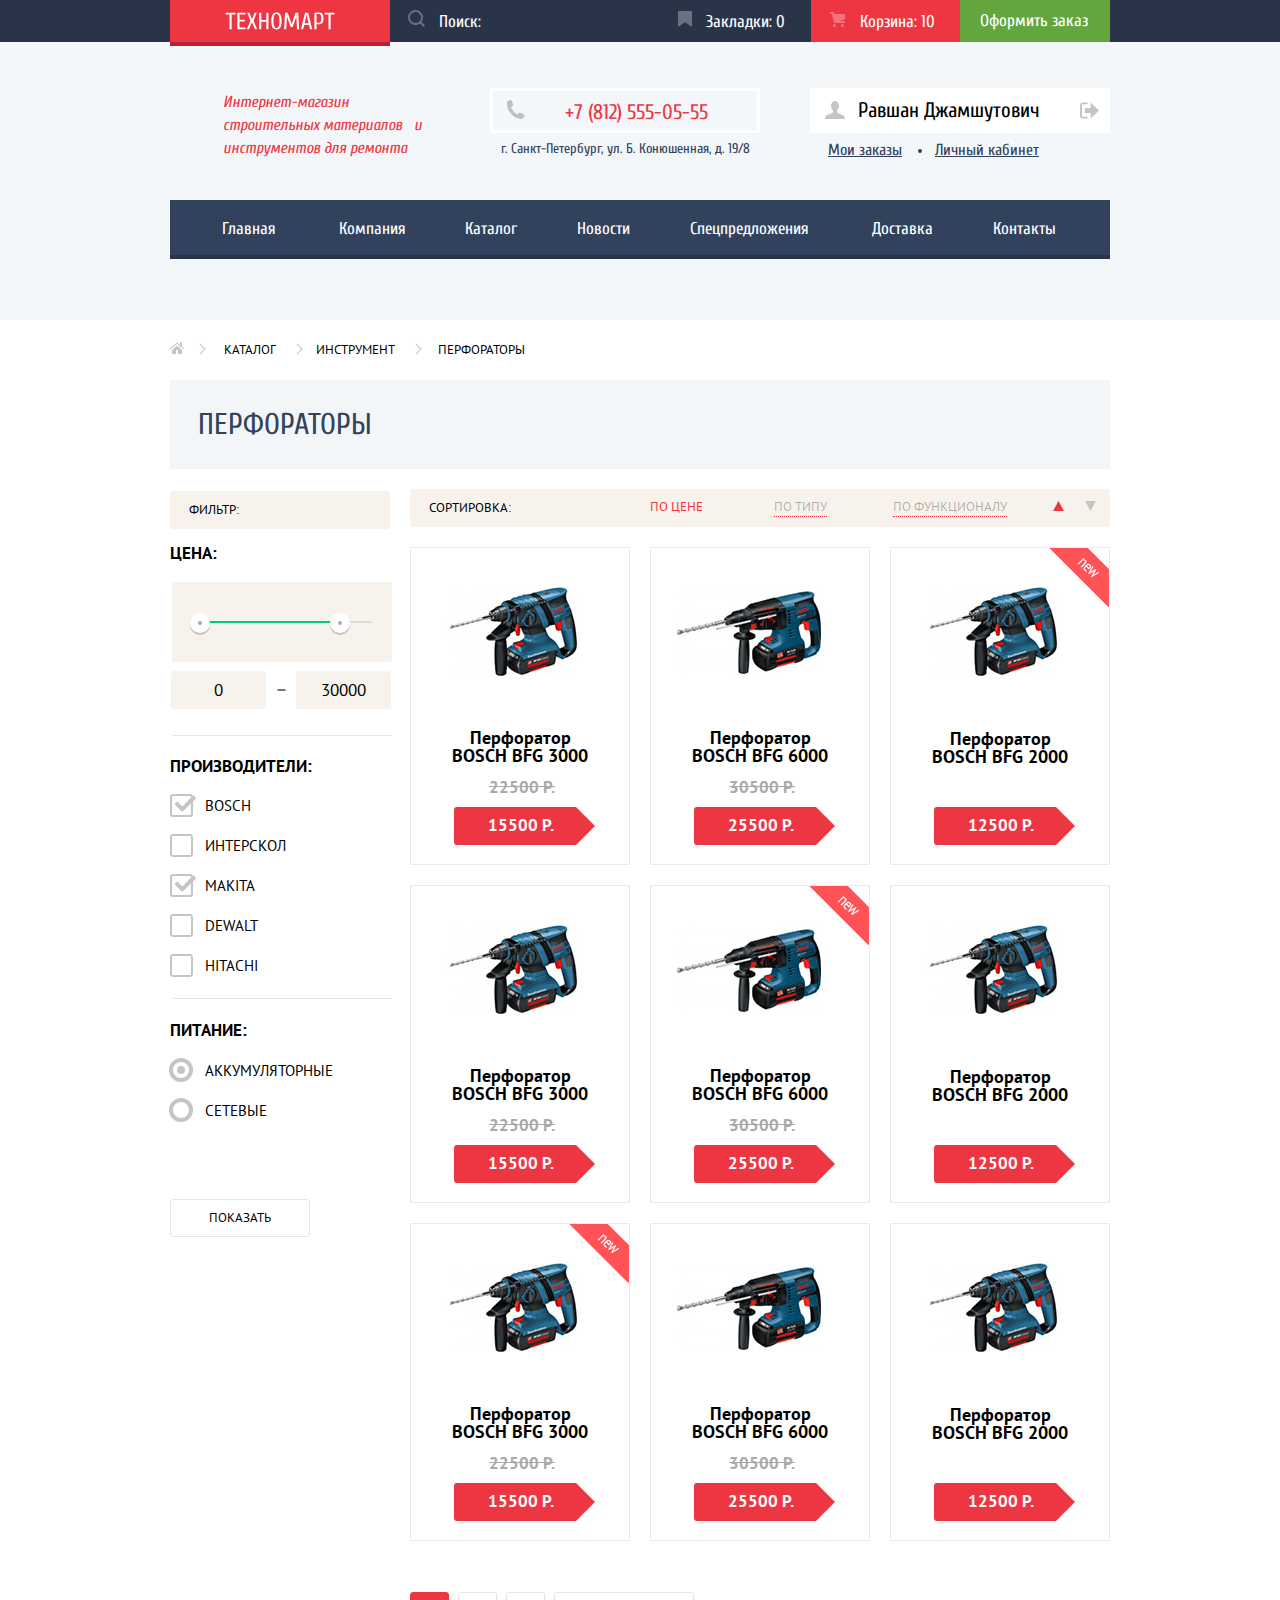
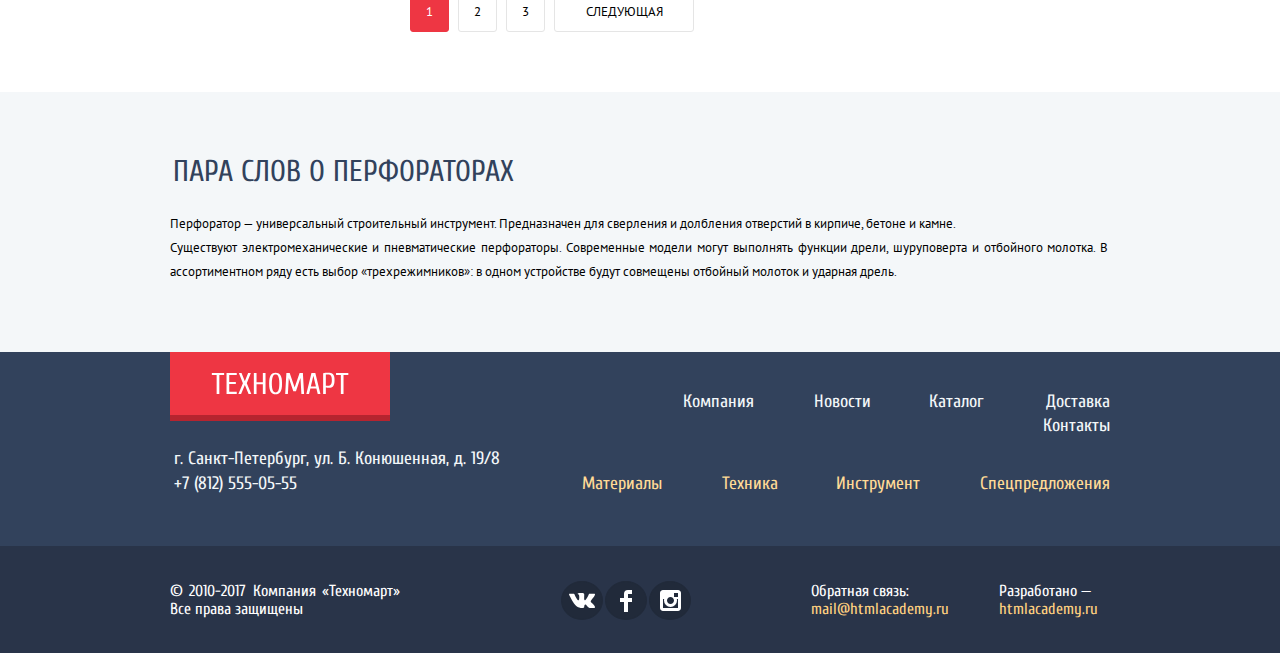
==== commit f3539b94: "3" ====
--- a/catalog.html
+++ b/catalog.html
@@ -15,7 +15,7 @@
     <div class="container">
       <div class="header-container">
         <h1 class="visually-hidden">Техномарт</h1>
-        <a href="index.html"><img src="img/invalid-name_2.png" width="111" height="18" alt="Техномарт"></a>
+        <a href="index.html"><img src="img/invalid-name.svg" width="111" height="18" alt="Техномарт"></a>
         <form class="serch-form" action="https://echo.htmlacademy.ru" method="get">
           <input id="search" name="search" type="text" placeholder="Перфоратор">
           <label for="search" aria-label="Поиск"><svg class="search" xmlns="http://www.w3.org/2000/svg" width="17"
@@ -129,12 +129,7 @@
               <path
                 d="M20 2c.542 0 1 .458 1 1v17c0 .542-.458 1-1 1H3c-.542 0-1-.458-1-1V3c0-.542.458-1 1-1h17m0-2H3C1.35 0 0 1.35 0 3v17c0 1.65 1.35 3 3 3h17c1.65 0 3-1.35 3-3V3c0-1.65-1.35-3-3-3z" />
               </svg>
-            <svg class="on" xmlns="http://www.w3.org/2000/svg" width="27" height="23" viewBox="0 0 27 23"
-              fill="#c5c5c5">
-              <path d="M7.285 7.486l-2.829 2.829 7.783 7.783L26.171 4.166l-2.828-2.829-11.104 11.102z" />
-              <path
-                d="M21 20c0 .542-.458 1-1 1H3c-.542 0-1-.458-1-1V3c0-.542.458-1 1-1h16.908L21.493.415A2.96 2.96 0 0 0 20 0H3C1.35 0 0 1.35 0 3v17c0 1.65 1.35 3 3 3h17c1.65 0 3-1.35 3-3v-9.829l-2 2V20z" />
-              </svg>
+            <svg class="on" xmlns="http://www.w3.org/2000/svg" width="27" height="23" viewBox="0 0 27 23"><path fill="#c5c5c5" d="M7.285 7.486l-2.829 2.829 7.783 7.783L26.171 4.166l-2.828-2.829-11.104 11.102z"/><path fill="#c5c5c5" d="M21 20c0 .542-.458 1-1 1H3c-.542 0-1-.458-1-1V3c0-.542.458-1 1-1h16.908L21.493.415A2.96 2.96 0 0 0 20 0H3C1.35 0 0 1.35 0 3v17c0 1.65 1.35 3 3 3h17c1.65 0 3-1.35 3-3v-9.829l-2 2V20z"/></svg>
             Bosch</label>
 
           <input class="visually-hidden" id="interskol" name="interskol" value="interskol" type="checkbox">
@@ -253,7 +248,7 @@
 
         <div class="catalog-item in-focus new">
           <img src="img/layer-134_2.jpg" width="218" height="170" alt="Перфоратор BOSCH BFG 2000">
-          <h3 class="item-name">Перфоратор BOSCH BFG 2000</h3>
+          <h3 class="item-name third">Перфоратор BOSCH BFG 2000</h3>
           <div class="wrap">
             <a href="">12500 Р.</a>
           </div>
@@ -303,7 +298,7 @@
 
         <div class="catalog-item in-focus">
           <img src="img/layer-134_2.jpg" width="218" height="170" alt="Перфоратор BOSCH BFG 2000">
-          <h3 class="item-name">Перфоратор BOSCH BFG 2000</h3>
+          <h3 class="item-name third">Перфоратор BOSCH BFG 2000</h3>
           <div class="wrap">
             <a href="">12500 Р.</a>
           </div>
@@ -353,7 +348,7 @@
 
         <div class="catalog-item in-focus">
           <img src="img/layer-134_2.jpg" width="218" height="170" alt="Перфоратор BOSCH BFG 2000">
-          <h3 class="item-name">Перфоратор BOSCH BFG 2000</h3>
+          <h3 class="item-name third">Перфоратор BOSCH BFG 2000</h3>
           <div class="wrap">
             <a href="">12500 Р.</a>
           </div>
@@ -391,7 +386,7 @@
 
   <footer class="container main-footer">
     <div class="footer-part-first">
-      <a class="logo-footer" href="index.html"><img src="img/invalid-name_2.png" width="138" height="23" alt="Техномарт"></a>
+      <a class="logo-footer" href="index.html"><img src="img/invalid-name.svg" width="138" height="23" alt="Техномарт"></a>
       <div class="footer-address">
         <address class="footer-address">
           <p class="footer-address">г. Санкт-Петербург, ул. Б. Конюшенная, д. 19/8 +7 (812) 555-05-55</p>
--- a/css/style-mini.css
+++ b/css/style-mini.css
@@ -1 +1 @@
-*,::before,::after{-webkit-box-sizing:border-box;box-sizing:border-box}body{margin:0;padding:0;font-family:"Cuprum","Arial","Helvetica",sans-serif;font-size:14px;line-height:1.43}a{text-decoration:none}img{width:100%}.visually-hidden:not(:focus):not(:active),input[type="checkbox"].visually-hidden,input[type="radio"].visually-hidden{position:absolute;width:1px;height:1px;margin:-1px;border:0;padding:0;white-space:nowrap;-webkit-clip-path:inset(100%);clip-path:inset(100%);clip:rect(0 0 0 0);overflow:hidden}.main-header a,.header-container input,.header-container label,.main-navigation a{font-size:17px;line-height:1;color:#fff}.header-container input::-moz-placeholder{color:#000;opacity:1}.header-container input::-webkit-input-placeholder{color:#000}.header-container input::-ms-input-placeholder{color:#000}.main-navigation ul,.footer-navigation-anchors,.footer-navigation-catalog,.about ul,.path ul{margin:0;padding:0;list-style:none}.top-information p:first-child{font-size:16px;line-height:1.44;font-style:italic;color:#ee3643}.top-address-place{font-size:14px;line-height:1.71;font-style:normal;color:#32425c}.top-information a,.exit{font-size:21px;line-height:1;font-style:normal;color:#000}.top-address a:first-child{color:#ee3643}a.user-navigation{font-size:16px;line-height:1.13;color:#32425c;text-decoration:underline}div[class^="promo-"] h3{font-size:24px;line-height:1.25;color:#fff}div[class^="promo-"] a,.add-in-cart a,a.slider-credit{font-size:14px;line-height:1.29;color:#fff;text-transform:uppercase}div[class^="promo-slider"] h3{font-size:36px;line-height:1;font-weight:700;color:#fff;text-transform:uppercase}.promo-sliders p{font-size:18px;line-height:1.33;color:#fff}.catalog h2,.popular-products h2,.popular-makers h2,.services h2,.about h2,.contacts h2,.section-description h2,.catalog-page{margin:0;font-size:30px;line-height:1;font-weight:400;color:#32425c;text-transform:uppercase}.path a{font-family:"PT Sans","Arial","Helvetica",sans-serif;font-size:13px;line-height:1.38;color:#000;text-transform:uppercase}.head-section a,.about a,a.feedback{font-size:14px;color:#fff;text-transform:uppercase}.filter legend{font-family:"PT Sans","Arial","Helvetica",sans-serif;font-size:17px;line-height:1.76;font-weight:700;color:#000;text-transform:uppercase}.filter label{font-family:"PT Sans","Arial","Helvetica",sans-serif;font-size:15px;line-height:1.33;color:#000;text-transform:uppercase}.filter button,.sorting,span.head{font-family:"PT Sans","Arial","Helvetica",sans-serif;font-size:13px;line-height:1.38;font-weight:400;text-transform:uppercase}.catalog-item h3{font-family:"PT Sans","Arial","Helvetica",sans-serif;font-size:18px;line-height:1.11;font-weight:700}.old-price{font-family:"PT Sans","Arial","Helvetica",sans-serif;font-size:17px;line-height:1.06;color:#a9a9a9;text-decoration:line-through}.catalog-item a{font-family:"PT Sans","Arial","Helvetica",sans-serif;font-size:17px;line-height:1.06;font-weight:700;color:#fff}.services p,.about p,.contacts p,.section-description p{font-family:"PT Sans","Arial","Helvetica",sans-serif;font-size:13px;line-height:1.85}.services span{font-family:"Cuprum","Arial","Helvetica",sans-serif;font-size:36px;line-height:1;color:#32425c;text-transform:uppercase}.services button{font-family:"Cuprum","Arial","Helvetica",sans-serif;font-size:21px;font-weight:700;line-height:1.43;color:#fff}.services .shipping{color:#32425c}.about li{font-size:18px;line-height:1.11;padding-bottom:18px}.paginator a{font-family:"PT Sans","Arial","Helvetica",sans-serif;font-size:13px;line-height:1.38;text-transform:uppercase}.footer-address{font-size:18px;font-style:normal;line-height:1.33;color:#f3f7f9}.footer-navigation-anchors a{font-size:18px;line-height:1.33;color:#f3f7f9}.footer-navigation-catalog a{font-size:18px;line-height:1.33;color:#ffda96}.footer-copyright{font-size:16px;line-height:1.13;color:#fff}.footer{font-size:16px;line-height:1.33;color:#fff}.footer-developer a,.footer-feedback a{font-size:16px;line-height:1.33;color:#ffd180}.services-sliders label{font-size:21px;font-weight:700;line-height:1.43}.actions a{font-family:"Cuprum","Arial","Helvetica",sans-serif;font-size:14px;line-height:1.29;text-transform:uppercase}.text-price{font-size:17px;line-height:1.06}.price input[type="text"]{font-family:"PT Sans","Arial","Helvetica",sans-serif;font-size:17px;line-height:1.06}.add-in-cart p{font-size:30px;line-height:1;text-align:center}.write-us label{font-family:"Cuprum","Arial","Helvetica",sans-serif;font-size:18px;line-height:1;text-transform:none}.write-us input,.write-us textarea{font-family:"PT Sans","Arial","Helvetica",sans-serif;font-size:13px;line-height:1.38}.write-us input:last-of-type{font-family:"Cuprum","Arial","Helvetica",sans-serif;font-size:14px;line-height:1.29;text-transform:uppercase}.container{width:100%;min-width:940px;margin:0 auto}.color-services{background-color:#f4f7f9}.main-header{display:-webkit-box;display:-ms-flexbox;display:flex;-ms-flex-wrap:wrap;flex-wrap:wrap;width:100%;background-color:#293449}.header-container{position:relative;display:-webkit-box;display:-ms-flexbox;display:flex;-webkit-box-pack:justify;-ms-flex-pack:justify;justify-content:space-between;-webkit-box-align:start;-ms-flex-align:start;align-items:flex-start;width:940px;margin:0 auto}.main-header .container:last-child{background-color:#f4f7f9}a.checkout{display:inline-block;vertical-align:middle;margin:0;width:150px;padding:12px 21px 13px 20px;background-color:#63a63e}a.checkout:hover,a.checkout:focus{background-color:#5fbb2d}a.checkout:active{color:rgba(255,255,255,0.5);background-color:#518534}.header-container a:first-of-type{position:relative;display:inline-block;vertical-align:middle;width:220px;min-height:42px;padding:12px 55px;line-height:0;background-color:#ee3643;-webkit-box-shadow:0 4px #b6242f;box-shadow:0 4px #b6242f}.header-container a:first-of-type:hover,.header-container a:first-of-type:focus{background-color:#ca2c37;box-shadow-color:#9B1B25}.header-container a:first-of-type:active{background-color:#bb222e;box-shadow-color:#8F1922}.header-container input{position:absolute;left:250px;top:12px;z-index:-1;display:-webkit-box;display:-ms-flexbox;display:flex;width:200px;margin-left:15px;background-color:#293449;border:none;-webkit-box-shadow:none;box-shadow:none;outline:none}svg.search{margin:4px 14px 0 22px}.header-container label{display:inline-block;vertical-align:middle;width:270px;margin-left:-7px;padding:6px 0 15px;line-height:0;background-color:#293449}label.in-focus{color:#293449;background-color:#fff}.in-focus > svg{fill:#ee3643}.header-container input:focus{z-index:1;color:#293449;background-color:#fff}input[type="text"]:hover ~ label > svg{fill:#fff}input[type="text"]:focus ~ label > svg{fill:#ee3643}input[type="text"]:focus ~ label{background-color:#fff}.header-container a:nth-of-type(2),.header-container a:nth-of-type(3){display:inline-block;vertical-align:middle;width:150px;padding:12px 0}a > .header-svg{margin:0 17px 0 19px}a.in-user-menu > .header-svg{margin:0 15px 0 19px}a:nth-of-type(2) > .header-svg{margin:-1px 14px 0 20px}a:hover .header-svg,a:focus .header-svg{fill:#fff}a:active .header-svg{fill:rgba(255,255,255,0.6)}.in-user-menu{margin-right:-3px;background-color:#ee3643}.header-container a:nth-of-type(2):active,.header-container a:nth-of-type(3):active{background-color:#161d29;color:rgba(255,255,255,0.6)}.main-header a:focus{outline:none}.total-information{display:-webkit-box;display:-ms-flexbox;display:flex;-ms-flex-wrap:wrap;flex-wrap:wrap;-webkit-box-align:center;-ms-flex-align:center;align-items:center;margin-top:46px}.top-information{display:-webkit-box;display:-ms-flexbox;display:flex;-webkit-box-pack:justify;-ms-flex-pack:justify;justify-content:space-between;-webkit-box-align:start;-ms-flex-align:start;align-items:flex-start;width:940px;margin:0 auto}.main-navigation{width:940px;margin:0 auto;margin-bottom:65px;margin-top:9px;background-color:#32425c;-webkit-box-shadow:0 4px #293449;box-shadow:0 4px #293449}.main-navigation ul{display:-webkit-inline-box;display:-ms-inline-flexbox;display:inline-flex;-ms-flex-wrap:wrap;flex-wrap:wrap;-webkit-box-pack:start;-ms-flex-pack:start;justify-content:flex-start;width:100%;margin:0;padding:0 23px 0 22px}.main-navigation a{display:inline-block;vertical-align:middle;padding:20px 30px 18px}.main-navigation li:nth-of-type(2){margin-left:3px;margin-right:-3px}.main-navigation li:nth-of-type(3){margin-left:2px}.main-navigation li:nth-of-type(5){margin-right:3px}.main-navigation a:hover,.main-navigation a:focus{background-color:#243147}.main-navigation a:active{color:#a9adb0;background-color:#1d2739}.top-information p:first-child{display:inline-block;vertical-align:middle;width:205px;margin:0 65px 28px 50px;padding:3px;white-space:pre-wrap}.top-address{display:-webkit-box;display:-ms-flexbox;display:flex;-webkit-box-orient:vertical;-webkit-box-direction:normal;-ms-flex-direction:column;flex-direction:column;-ms-flex-wrap:wrap;flex-wrap:wrap;-webkit-box-align:center;-ms-flex-align:center;align-items:center;padding-right:50px}.top-address a{display:inline-block;vertical-align:middle;width:270px;margin-bottom:-10px;padding:6px 0 7px;border:3px solid #fff}.top-address svg{margin:3px 40px 0 13px}.top-address-place{width:270px;text-align:center}.enter{width:121px;margin-left:21px;padding:10px 0 12px;background-color:#fff}.enter svg{margin:2px 13px 0}.enter:hover svg,.enter:focus svg{fill:#2e405c}.enter:hover,.enter:focus,.registration:focus,.registration:hover{color:#ee3643}.enter:active svg{fill:#f1f5f7}.enter:active,.registration:active{color:#f1f5f7}.registration{width:150px;margin-left:10px;padding:12px 0;text-align:center;background-color:#fff}.user-menu{display:-webkit-box;display:-ms-flexbox;display:flex;-ms-flex-wrap:wrap;flex-wrap:wrap;width:300px}.exit{position:relative;width:100%;margin-bottom:8px;padding:12px 35px 12px 48px;color:#000;background-color:#fff}.exit svg:first-of-type{position:absolute;top:13px;left:15px}.exit svg:last-of-type{position:absolute;top:14px;right:11px}a.user-navigation{position:relative;display:inline-block;vertical-align:middle;padding:0 18px}a.user-navigation:last-of-type{padding-left:15px}a.user-navigation:last-child::before{content:"";position:absolute;left:-2px;top:8px;width:0;border:2px solid #32425c;border-radius:50%}.exit:hover svg,.exit:focus svg{fill:#2e405c}.exit:active{color:rgba(0,0,0,0.3)}.exit:active svg{fill:rgba(0,0,0,0.3)}a.user-navigation:hover,a.user-navigation:focus{color:#ee3643}a.user-navigation:active{color:rgba(0,0,0,0.3)}.promo{display:-webkit-box;display:-ms-flexbox;display:flex;-ms-flex-wrap:wrap;flex-wrap:wrap;-webkit-box-pack:justify;-ms-flex-pack:justify;justify-content:space-between;width:940px;margin:59px auto 53px}.promo-materials,.promo-tools,.promo-mashines,.promo-discount,.promo-shipping{width:300px;min-height:123px}.promo-materials h3,.promo-tools h3,.promo-mashines h3,.promo-discount h3,.promo-shipping h3{padding:20px 90px 14px 23px;margin:0}.promo-materials a,.promo-tools a,.promo-mashines a,.promo-discount a,.promo-shipping a{display:inline-block;vertical-align:middle;width:135px;margin:0 0 22px 25px;padding:9px 0 10px;color:#fff;text-align:center;background-color:rgba(0,0,0,0.1);border-radius:3px;outline:none}.promo-mashines a,.promo-discount a,.promo-shipping a{margin-left:23px}div[class^="promo-"] a:hover,div[class^="promo-"] a:focus{background-color:rgba(0,0,0,0.2)}div[class^="promo-"] a:active{background-color:rgba(0,0,0,0.3)}div.promo-sliders{position:relative;-webkit-box-ordinal-group:5;-ms-flex-order:4;order:4;display:inline-block;vertical-align:middle;width:620px}.promo-discount{-webkit-box-ordinal-group:6;-ms-flex-order:5;order:5}.promo-shipping{-webkit-box-ordinal-group:6;-ms-flex-order:5;order:5;margin-left:640px}div[class^="promo-slider"] h3,p.promo-slider-one,p.promo-slider-two,div[class^="promo-slider"] a{position:absolute;z-index:20}div[class^="promo-slider"] a:hover,div[class^="promo-slider"] a:focus,a.slider-credit:hover,.head-section a:hover,.about a:hover,a.feedback:hover,a.slider-credit:focus,.head-section a:focus,.about a:focus,a.feedback:focus{background-color:#ca2c37}div[class^="promo-slider"] a:active,a.slider-credit:active,.head-section a:active,.about a:active,a.feedback:active{background-color:#ba2732}div.promo-sliders img{position:absolute;top:0;left:0;z-index:-20}div[class^="promo-slider"] h3{top:22px;left:25px;margin:0;padding:0}p.promo-slider-one,p.promo-slider-two{top:60px;left:25px;margin:0;padding:0;text-transform:none}div[class^="promo-slider"] a,a.slider-credit{top:207px;left:25px;width:195px;margin:0;padding:9px 0 10px 5px;text-align:center;background-color:#ee3643;border-radius:3px}.promo-sliders label:first-of-type{position:absolute;top:114px;left:25px;z-index:30}.promo-sliders label:last-of-type{position:absolute;top:114px;right:20px;z-index:30}.promo-sliders label::before{content:"";position:absolute;top:105px;width:10px;height:10px;border:2px solid #fff;background-color:#fff;border-radius:50%}.promo-sliders label:last-of-type::before{right:275px}.promo-sliders label:first-of-type::before{left:272px}.promo-sliders input[type="radio"]:checked + label::before{background-color:#ee3643}input[id="slider-two"]:checked ~ .promo-slider-two{display:block}input[id="slider-two"]:checked ~ .promo-slider-one{display:none}.promo-materials{position:relative;margin-right:20px;margin-bottom:20px;background:url(../img/icon-1.png) #ffbf47 no-repeat;background-position:212px 31px}.promo-tools{position:relative;margin-right:20px;margin-bottom:20px;background:url(../img/icon-2.png) no-repeat #3bbce3;background-position:198px 33px}.promo-mashines{position:relative;margin-bottom:20px;background:url(../img/icon-3.png) no-repeat #dc91d8;background-position:190px 31px}.promo-discount{position:relative;margin-bottom:20px;background:url(../img/icon-4.png) no-repeat #8ed78f;background-position:196px 26px}.promo-shipping{position:relative;background:url(../img/icon-5.png) no-repeat #ffc047;background-position:190px 32px}.new::before{content:"";position:absolute;right:0;top:0;display:inline-block;vertical-align:middle;width:60px;height:59px;background-image:url(../img/new-flag.png)}.head-section,.main-popular-products,.main-popular-makers,.services,.section-container,.footer-part-second,.footer-part-first{display:-webkit-box;display:-ms-flexbox;display:flex;-ms-flex-wrap:wrap;flex-wrap:wrap;width:940px;margin:0 auto}.head-section{display:-webkit-box;display:-ms-flexbox;display:flex;-webkit-box-pack:justify;-ms-flex-pack:justify;justify-content:space-between;-webkit-box-align:center;-ms-flex-align:center;align-items:center;margin:0 auto 19px;padding:25px 24px 26px 30px;background-color:#f9f5f0}.popular-makers .head-section{padding:26px 24px 27px 29px}.head-section a{width:253px;padding:11px 0;text-align:center;background-color:#ee3643;border-radius:3px}.catalog-item{position:relative;z-index:1;display:-webkit-box;display:-ms-flexbox;display:flex;-webkit-box-orient:vertical;-webkit-box-direction:normal;-ms-flex-direction:column;flex-direction:column;-ms-flex-pack:distribute;justify-content:space-around;width:220px;margin-bottom:20px;margin-right:20px;text-align:center;background-color:#fff;border:1px solid #eaeaea}.catalog-item:nth-of-type(3n),.main-popular-products .catalog-item:nth-of-type(4){margin-right:0}.main-popular-products .catalog-item:nth-of-type(3){margin-right:20px}.catalog-item.in-focus:hover{border:none;-webkit-box-shadow:0 10px 20px 0 rgba(0,0,0,0.4);box-shadow:0 10px 20px 0 rgba(0,0,0,0.4)}.actions{position:absolute;top:0;left:0;z-index:-1;display:-webkit-box;display:-ms-flexbox;display:flex;-webkit-box-orient:vertical;-webkit-box-direction:normal;-ms-flex-direction:column;flex-direction:column;-webkit-box-align:center;-ms-flex-align:center;align-items:center;width:218px;height:170px;padding-top:44px;background-color:#fff}.catalog-item:hover > .actions{z-index:10;width:220px}.actions a{display:inline-block;vertical-align:middle;width:135px;text-align:center}a.buy{position:relative;margin-bottom:10px;padding:10px 0;color:#fff;background-color:#63a63e;border:none;border-radius:3px;-webkit-box-shadow:0 3px #367315;box-shadow:0 3px #367315}.actions svg{position:absolute;left:14px;top:11px}a.bookmark{padding:7px 0;color:#32425c;background-color:#fff;border:3px solid #63a63e;border-radius:3px}a.buy:hover{background-color:#5fbb2d}.buy:hover svg{fill:rgba(255,255,255,1)}a.bookmark:hover{border-color:#32425c}a.buy:active{background-color:#367315}a.bookmark:active{color:rgba(50,66,92,0.3);border-color:#c2c7cf}.catalog-item span{margin:10px auto 11px;padding:0 50px 0 54px;font-weight:700;color:#a9a9a9}.wrap > a{position:relative;display:inline-block;vertical-align:middle;min-width:122px;max-width:180px;margin:0 auto 19px;padding:10px 0 10px 11px;text-align:center;overflow-wrap:break-word;background-color:#ee3643;border-bottom-left-radius:3px;border-top-left-radius:3px}.wrap{width:100%;padding-right:10px}.wrap > a::after{content:"";position:absolute;top:0;right:-19px;width:0;border:19px solid #ee3643;border-top-color:transparent;border-bottom-color:transparent;border-right-width:0}.item-name{display:inline-block;vertical-align:middle;width:160px;margin:0;margin:10px auto auto auto}.main-popular-makers{display:-webkit-box;display:-ms-flexbox;display:flex;-ms-flex-wrap:wrap;flex-wrap:wrap;-webkit-box-pack:start;-ms-flex-pack:start;justify-content:flex-start;margin-bottom:65px}.main-popular-makers img{width:auto}.main-popular-makers a{display:-webkit-box;display:-ms-flexbox;display:flex;-webkit-box-pack:center;-ms-flex-pack:center;justify-content:center;-webkit-box-align:center;-ms-flex-align:center;align-items:center;width:220px;height:145px;margin-bottom:20px;margin-right:20px;border:1px solid #eaeaea}.main-popular-makers ul{list-style:none;font-size:0;display:-webkit-box;display:-ms-flexbox;display:flex;width:940px;-ms-flex-wrap:wrap;flex-wrap:wrap;margin:0;padding:0}.maker:nth-of-type(4n) > a{margin-right:0}img[alt="Makita"]{margin-top:-3px}img[alt="Интерскол"]{margin-top:-13px}img[alt="HITACHI"]{margin:3px 0 0 3px}img[alt="metabo"]{margin:-7px 0 0 2px}.main-popular-makers a:hover,.main-popular-makers a:focus{border:none;-webkit-box-shadow:0 10px 20px 5px rgba(0,0,0,0.4);box-shadow:0 10px 20px 5px rgba(0,0,0,0.4);outline:none}.main-popular-makers a:active{border:none;-webkit-box-shadow:0 4px 10px rgba(0,0,0,0.4);box-shadow:0 4px 10px rgba(0,0,0,0.4);-webkit-filter:opacity(50%);filter:opacity(50%)}.services{display:-webkit-box;display:-ms-flexbox;display:flex;-ms-flex-wrap:wrap;flex-wrap:wrap}.services-description{width:399px;margin:65px 400px 76px 0}.services-description h2,.services p,.about h2,.contacts h2,.about p:nth-of-type(2){margin:0;padding:0}.services-description h2{padding-bottom:20px}.services-description > p{margin:6px 0 -7px 1px}div.slider-shipping{display:-webkit-box;display:-ms-flexbox;display:flex;width:275px;margin-left:320px;margin-top:-188px}p.slider-shipping,p.slider-gaurantee,p.slider-credit{position:relative}.slider-shipping span,.slider-gaurantee span,.slider-credit span{display:block;padding-bottom:25px;padding-left:1px}p.slider-shipping::after{content:"";position:absolute;left:152px;top:25px;display:inline-block;vertical-align:middle;width:468px;height:260px;background:url(../img/layer-136.png) no-repeat}div.slider-gaurantee{display:-webkit-box;display:-ms-flexbox;display:flex;width:380px;margin-left:320px;margin-top:-188px}p.slider-gaurantee::after{content:"";position:absolute;left:220px;top:0;display:inline-block;vertical-align:middle;width:389px;height:283px;background:url(../img/layer-137.png) no-repeat}div.slider-credit{display:-webkit-box;display:-ms-flexbox;display:flex;width:280px;margin-left:320px;margin-top:-188px}p.slider-credit::after{content:"";position:absolute;left:170px;top:3px;display:inline-block;vertical-align:middle;width:465px;height:280px;background:url(../img/layer-138.png) no-repeat}a.slider-credit{display:inline-block;vertical-align:middle;margin-top:32px;padding:10px 44px}div.services-sliders{position:relative;display:-webkit-box;display:-ms-flexbox;display:flex;-webkit-box-orient:vertical;-webkit-box-direction:normal;-ms-flex-direction:column;flex-direction:column;width:240px;min-height:183px;margin-bottom:101px;padding-right:700px}div.services-sliders::after{content:"";position:absolute;right:460px;top:-47px;width:10px;height:279px;background-image:url(../img/layer-118-copy.png)}.services-sliders label{display:inline-block;vertical-align:middle;width:240px;padding:16px 0 16px 22px;color:#fff;background-color:#32425c;-webkit-box-shadow:inset 0 -1px #405069,0 3px 0 0 #293449;box-shadow:inset 0 -1px #405069,0 3px 0 0 #293449}.services-sliders input:hover + label,.services-sliders input:focus + label{background-color:#293449;-webkit-box-shadow:inset 0 -1px #293449,0 1px 0 0 #293449;box-shadow:inset 0 -1px #293449,0 1px 0 0 #293449}.services-sliders input:checked + label{color:#32425c;background-color:#fff;-webkit-box-shadow:inset 0 -1px #ffffff,0 1px 0 0 #fff;box-shadow:inset 0 -1px #ffffff,0 1px 0 0 #fff}input[id="guarantee"]:checked ~ div.slider-shipping,input[id="credit"]:checked ~ div.slider-shipping{display:none}input[id="guarantee"]:checked ~ div.slider-gaurantee{display:block}input[id="credit"]:checked ~ div.slider-credit{display:block}div.hidden,.services-sliders input{display:none}.about,.contacts{display:-webkit-box;display:-ms-flexbox;display:flex;-webkit-box-orient:vertical;-webkit-box-direction:normal;-ms-flex-direction:column;flex-direction:column;margin-bottom:85px;margin-top:80px}.about h2{padding-bottom:13px}.contacts h2{padding-bottom:16px}.about p:last-of-type{margin-top:0;margin-bottom:18px}.about p:first-of-type{margin-bottom:24px}.about{width:519px;margin-right:121px}.contacts{width:300px}.about a,a.feedback{margin:0;text-align:center;background-color:#ee3643;border-radius:3px;border:none}.about a{width:220px;margin-top:19px;padding:9px 0 11px 1px}a.feedback{width:100%;padding:0 43px 0 48px}.contacts p{margin-top:10px;margin-bottom:31px}.contacts img{margin-bottom:34px}ul.transport{position:relative;display:inline-block;vertical-align:middle}.transport li{margin-left:37px;padding-top:2px}.transport li:first-of-type::before,.transport li:nth-of-type(2)::before,.transport li:nth-of-type(3)::before{content:"";position:absolute;left:0;top:12px;display:inline-block;vertical-align:middle;width:25px;border:1px solid #ee3643}.transport li:nth-of-type(2)::before{top:52px}.transport li:nth-of-type(3)::before{top:90px}.main-footer{display:-webkit-box;display:-ms-flexbox;display:flex;-webkit-box-orient:vertical;-webkit-box-direction:normal;-ms-flex-direction:column;flex-direction:column;-ms-flex-wrap:wrap;flex-wrap:wrap;background-color:#32425c}footer .container{background-color:#293449}.footer-part-first,.footer-part-second{display:-webkit-box;display:-ms-flexbox;display:flex;-ms-flex-wrap:wrap;flex-wrap:wrap;-webkit-box-pack:justify;-ms-flex-pack:justify;justify-content:space-between;width:940px}.logo-footer{display:inline-block;vertical-align:middle;width:220px;margin-right:600px;padding:20px 41px 14px;background-color:#ee3643;-webkit-box-shadow:0 6px #b6242f;box-shadow:0 6px #b6242f}p.footer-address{width:335px;margin:0;padding:31px 0 50px 4px;line-height:25px}.footer-navigation{margin-top:-25px}.footer-navigation-anchors,.footer-navigation-catalog{display:-webkit-box;display:-ms-flexbox;display:flex;-webkit-box-orient:horizontal;-webkit-box-direction:normal;-ms-flex-direction:row;flex-direction:row;-ms-flex-wrap:wrap;flex-wrap:wrap}.footer-navigation-anchors{-webkit-box-pack:end;-ms-flex-pack:end;justify-content:flex-end;width:600px;margin-bottom:34px}.footer-navigation-anchors li:nth-of-type(1){margin-left:-10px}.footer-navigation-anchors li:last-of-type{margin-left:-3px}.footer-navigation-anchors li:nth-of-type(3){margin:0 2px 0 -2px}.footer-navigation-catalog{-webkit-box-pack:end;-ms-flex-pack:end;justify-content:flex-end;width:600px;margin-bottom:25px}.footer-navigation-catalog li:nth-of-type(3){margin-left:-2px}.footer-navigation-anchors a,.footer-navigation-catalog a{padding-left:60px}.footer-copyright{width:230px;margin-right:147px;padding:36px 0 35px}.footer-copyright p{margin:0;text-align:justify}.footer-feedback{width:135px;margin-right:25px;padding:35px 0 30px}.footer-developer{width:100px;margin-right:11px;margin-left:5px;padding:35px 0 30px}.footer-feedback a,.footer-developer a{display:inline-block;vertical-align:middle;margin-top:-7px}.footer-socialmedia{display:-webkit-box;display:-ms-flexbox;display:flex;-webkit-box-pack:justify;-ms-flex-pack:justify;justify-content:space-between;width:132px;margin-right:96px;margin-left:-11px;padding:35px 0 33px 2px}.footer-socialmedia a{display:-webkit-box;display:-ms-flexbox;display:flex;-webkit-box-pack:center;-ms-flex-pack:center;justify-content:center;-webkit-box-align:center;-ms-flex-align:center;align-items:center;width:42px;background-color:#212a3a;border:1px solid #212a3a;border-radius:50%;background-clip:border-box}.footer-navigation-anchors a:hover,.footer-navigation-catalog a:hover,.footer-navigation-anchors a:focus,.footer-navigation-catalog a:focus,.footer-feedback a:hover,.footer-developer a:hover,.footer-feedback a:focus,.footer-developer a:focus{text-decoration:underline;outline:none}.footer-navigation-anchors a:active{color:rgba(241,245,247,0.5);text-decoration:none}.footer-navigation-catalog a:active{color:rgba(255,209,128,0.5);text-decoration:none}.footer-feedback a:active,.footer-developer a:active{color:#ee3643;text-decoration:none}.footer-socialmedia a:hover,.footer-socialmedia a:focus,.footer-socialmedia a:active{background-color:#ee3643;outline:none}.center,.section-description{display:-webkit-box;display:-ms-flexbox;display:flex;-ms-flex-wrap:wrap;flex-wrap:wrap;width:940px;margin:0 auto}.container.color{background-color:#f4f7f9}.path ul{display:-webkit-box;display:-ms-flexbox;display:flex;-webkit-box-orient:horizontal;-webkit-box-direction:normal;-ms-flex-direction:row;flex-direction:row;-ms-flex-wrap:wrap;flex-wrap:wrap;width:940px;margin:4px 0 5px -1px;padding:0}.path a{position:relative;display:inline-block;vertical-align:middle;padding:16px 40px 16px 0}.next::after{content:"";position:absolute;top:20px;right:15px;width:8px;height:8px;background-color:transparent;border:1px solid #c1c6ce;border-left-color:transparent;border-bottom-color:transparent;-webkit-transform:rotate(42deg);-ms-transform:rotate(42deg);transform:rotate(42deg)}li:first-of-type .next::after{right:20px}.path li:last-of-type{margin-left:3px}h2.catalog-page{display:block;width:940px;margin:0;margin-bottom:20px;padding:30px 3px 29px 28px;background-color:#f2f6f8}.center form{-webkit-box-ordinal-group:3;-ms-flex-order:2;order:2;display:-webkit-box;display:-ms-flexbox;display:flex;-webkit-box-orient:vertical;-webkit-box-direction:normal;-ms-flex-direction:column;flex-direction:column;-ms-flex-wrap:wrap;flex-wrap:wrap;width:220px;margin-top:-56px;margin-right:20px}.section-catalog{-webkit-box-ordinal-group:3;-ms-flex-order:2;order:2;display:-webkit-box;display:-ms-flexbox;display:flex;-ms-flex-wrap:wrap;flex-wrap:wrap;-webkit-box-pack:start;-ms-flex-pack:start;justify-content:flex-start;width:700px}.filter .head{display:inline-block;vertical-align:middle;width:100%;margin-bottom:10px;padding:9px 17px 11px 19px;background-color:#f7f3ec;border-radius:3px}.paginator{-webkit-box-ordinal-group:11;-ms-flex-order:10;order:10;width:940px}.box{display:-webkit-box;display:-ms-flexbox;display:flex;-webkit-box-orient:vertical;-webkit-box-direction:normal;-ms-flex-direction:column;flex-direction:column;-ms-flex-wrap:wrap;flex-wrap:wrap;width:100%}.box legend{margin-left:-2px;padding-right:80px;padding-bottom:20px}.power legend{padding:18px 0 3px}.makers legend{padding-top:16px;margin-bottom:-16px}.filter fieldset{padding:0;border:none;border-bottom:1px solid #e5e5e5}.box.price{display:block;padding-bottom:26px}.box.makers{padding-bottom:12px}.price .text-price{display:inline-block;width:95px;margin:9px 0 0 -1px;vertical-align:middle;text-align:center;background-color:#f7f3ec;border-radius:3px;cursor:pointer}.price input[type="text"]{width:50px;margin:0;padding:10px 0;text-align:center;color:inherit;background-color:#f7f3ec;border:none}.price span{display:inline-block;vertical-align:middle;margin-top:10px;padding:0 7px}.range-controls{position:relative;margin-top:-7px;padding:39px 20px;background-color:#f7f3ec;border-bottom-left-radius:3px;border-bottom-right-radius:3px}.range-controls .scale{width:180px;height:2px;background:#d7dcde}.range-controls .bar{width:152px;height:2px;background:#00cb75}.range-toggle{position:absolute;top:31px;width:20px;height:20px;padding:0;background-color:#ababab;border:8px solid #fff;border-radius:50%;-webkit-box-shadow:0 2px 1px 0 rgba(0,1,1,0.2);box-shadow:0 2px 1px 0 rgba(0,1,1,0.2);cursor:pointer}.range-toggle-min{left:18px}.range-toggle-max{left:158px}.sorting{-webkit-box-ordinal-group:2;-ms-flex-order:1;order:1;display:-webkit-box;display:-ms-flexbox;display:flex;-webkit-box-align:center;-ms-flex-align:center;align-items:center;width:700px;margin-bottom:0;margin-left:240px;padding:9px 14px 10px 19px;margin-bottom:19px;font-size:0;background-color:#f7f3ec;border-radius:3px}.sorting span{margin-right:139px}.sorting a{position:relative;display:inline-block;vertical-align:middle;font-size:13px;color:rgba(0,0,0,0.3);border-bottom:1px dotted #ee3643}.sorting a:first-of-type{margin-right:71px}.sorting a:nth-of-type(2){margin-right:66px}.sorting a:nth-of-type(3){margin-right:46px}.sorting a:nth-of-type(4){margin-right:21px;border-color:transparent}.sorting a:nth-of-type(5){border-color:transparent}.sorting a:hover,.sorting a:focus{color:#000;border-bottom-style:solid}.sorting svg:hover,.sorting svg:focus{fill:#000}a.checked,a.checked:hover,a.checked:focus{color:#ee3643;border-color:transparent}svg.checked,svg.checked:hover,svg.checked:focus{fill:#ee3643}.makers,.price{padding-top:20px;border-bottom:1px solid #e5e5e5}.makers{padding-bottom:12px}.makers label,.power label{position:relative;margin-left:-2px;padding:10px 31px 10px 35px}.makers input:focus + label,.power input:focus + label,.top-address a:focus{outline:1px dotted grey}input[type="checkbox"] ~ label > svg{position:absolute;left:0}input[type="checkbox"] ~ label > svg.on{display:none}input[type="checkbox"]:checked + label > svg.on{display:block}svg.on:hover,svg.off:hover,svg.on:focus,svg.off:focus{fill:#b5b5b5}.makers input:disabled + label > .on,.makers input:disabled + label > .off{fill:#eaeaea}.makers input:disabled + label,.power input:disabled + label{color:#eaeaea}.power input:disabled + label::before,.powerinput:disabled + label::after{border-color:#eaeaea}.power label::before{content:"";position:absolute;top:8px;left:-1px;width:24px;height:24px;border:4px solid #c5c5c5;border-radius:50%}.filter input[type="radio"]:checked + label::after{content:"";position:absolute;top:16px;left:7px;width:0;height:0;border:4px solid #c5c5c5;border-radius:50%}.filter button{width:140px;margin-top:69px;padding:9px 0;background:none;border:1px solid #e5e5e5;border-radius:3px}.paginator{margin:32px 0 60px 240px;font-size:0}.paginator a{display:inline-block;margin-right:9px;padding:10px 15px;vertical-align:middle;color:#000;border:1px solid #e5e5e5;border-radius:3px}.paginator a:last-child{padding:10px 30px 10px 31px}a.current{color:#fff;background-color:#ee3643;border-color:#ee3643}.paginator a:hover,.paginator a:focus{border-color:#bdc6ca}.paginator a:active{border-color:#ee3643}.section-description > *{margin:0;padding:0}.section-description{padding:65px 0 68px;text-align:justify}.section-description h2{margin-left:3px;padding-bottom:25px}.section-description p{width:938px}.add-in-cart-container{position:absolute;left:50%;top:50%;margin-left:-310px;margin-top:-141px}.add-in-cart{position:fixed;z-index:100;display:none;width:620px;padding:74px 80px 37px;background-image:-webkit-gradient(linear,left top,left bottom,color-stop(2.5%,#ee3643),color-stop(2.5%,#fff),color-stop(57.8%,#fff),color-stop(57.8%,#f1f1f1));background-image:-webkit-linear-gradient(#ee3643 2.5%,#fff 2.5%,#fff 57.8%,#f1f1f1 57.8%);background-image:-o-linear-gradient(#ee3643 2.5%,#fff 2.5%,#fff 57.8%,#f1f1f1 57.8%);background-image:linear-gradient(#ee3643 2.5%,#fff 2.5%,#fff 57.8%,#f1f1f1 57.8%)}.add-in-cart p{margin:0 0 0 35px;padding:0}.add-in-cart > svg{position:absolute;top:55px;left:81px}.add-in-cart a{display:inline-block;margin-top:105px;vertical-align:middle;border-radius:3px}.add-in-cart a:first-of-type{margin-right:20px;padding:10px 59px;background-color:#ee3643}.add-in-cart a:last-of-type{padding:10px 45px;color:#000;background-color:#fff}.write-us-container{position:absolute;left:50%;top:50%;margin-left:-310px;margin-top:-240px}.write-us{position:fixed;z-index:100;display:-webkit-box;display:-ms-flexbox;display:flex;display:none;-ms-flex-wrap:wrap;flex-wrap:wrap;width:620px;padding:35px 80px 37px;background-image:-webkit-gradient(linear,left top,left bottom,color-stop(2.5%,#ee3643),color-stop(2.5%,#fff),color-stop(74%,#fff),color-stop(74%,#f1f1f1));background-image:-webkit-linear-gradient(#ee3643 2.5%,#fff 2.5%,#fff 74%,#f1f1f1 74%);background-image:-o-linear-gradient(#ee3643 2.5%,#fff 2.5%,#fff 74%,#f1f1f1 74%);background-image:linear-gradient(#ee3643 2.5%,#fff 2.5%,#fff 74%,#f1f1f1 74%);-webkit-box-shadow:0 20px 40px rgba(0,0,0,0.75);box-shadow:0 20px 40px rgba(0,0,0,0.75)}.write-us label{display:inline-block;margin:20px 140px 13px 0;vertical-align:middle}.write-us label:first-of-type{padding-right:23px}.write-us input,.write-us textarea{display:inline-block;width:218px;padding:9px 0 9px 16px;vertical-align:middle;color:#a9a9a9;border:2px solid #dee3e4;border-radius:3px}.write-us input:first-of-type{margin-right:20px}.write-us textarea{width:460px;margin-bottom:74px}.write-us input:last-of-type{width:100%;padding:10px 0;color:#fff;background-color:#ee3643;border:none}.write-us input:hover,.write-us textarea:hover{border-color:#b5b5b5}.write-us input:focus,.write-us textarea:focus{border-color:#ee3643}a.feedback:active ~ .write-us{display:block}.map-container{position:absolute;left:50%;top:50%;margin-left:-470px;margin-top:-225px}.map{position:fixed;z-index:100;display:none;-webkit-box-shadow:0 0 10px rgba(0,0,0,0.75);box-shadow:0 0 10px rgba(0,0,0,0.75)}.close,.form-close{position:absolute;width:31px;background-color:transparent;border:none}.add-in-cart .close{top:20px;right:15px}.form-close{top:20px;right:18px}.map .close{top:0;right:-30px}.map iframe{width:940px;height:446px;border:none}.show-popup{display:block;-webkit-animation:open .6s;animation:open .6s}@-webkit-keyframes open{0%{-webkit-transform:translateY(-2000px);transform:translateY(-2000px)}70%{-webkit-transform:translateY(30px);transform:translateY(30px)}90%{-webkit-transform:translateY(-10px);transform:translateY(-10px)}100%{-webkit-transform:translateY(0);transform:translateY(0)}}@keyframes open{0%{-webkit-transform:translateY(-2000px);transform:translateY(-2000px)}70%{-webkit-transform:translateY(30px);transform:translateY(30px)}90%{-webkit-transform:translateY(-10px);transform:translateY(-10px)}100%{-webkit-transform:translateY(0);transform:translateY(0)}}@-webkit-keyframes shake{0%,100%{-webkit-transform:translateX(0);transform:translateX(0)}30%,50%,70%,90%{-webkit-transform:translateX(-20px);transform:translateX(-20px)}20%,40%,60%{-webkit-transform:translateX(20px);transform:translateX(20px)}}@keyframes shake{0%,100%{-webkit-transform:translateX(0);transform:translateX(0)}30%,50%,70%,90%{-webkit-transform:translateX(-20px);transform:translateX(-20px)}20%,40%,60%{-webkit-transform:translateX(20px);transform:translateX(20px)}}.popup-error{-webkit-animation:shake .6s;animation:shake .6s}div[class^="promo-slider"] a,a.slider-credit,.head-section a,.about a,a.feedback{line-height:1;padding-top:12px;padding-bottom:12px}+*,::before,::after{-webkit-box-sizing:border-box;box-sizing:border-box}body{margin:0;padding:0;min-width:960px;font-family:"Cuprum","Arial","Helvetica",sans-serif;font-size:14px;line-height:1.43}a{text-decoration:none}img{width:100%}.visually-hidden:not(:focus):not(:active),input[type="checkbox"].visually-hidden,input[type="radio"].visually-hidden{position:absolute;width:1px;height:1px;margin:-1px;border:0;padding:0;white-space:nowrap;-webkit-clip-path:inset(100%);clip-path:inset(100%);clip:rect(0 0 0 0);overflow:hidden}.main-header a,.header-container input,.header-container label,.main-navigation a{font-size:17px;line-height:1;color:#fff}.header-container input::-moz-placeholder{color:#000;opacity:1}.header-container input::-webkit-input-placeholder{color:#000}.header-container input::-ms-input-placeholder{color:#000}.main-navigation ul,.footer-navigation-anchors,.footer-navigation-catalog,.about ul,.path ul{margin:0;padding:0;list-style:none}.top-information p:first-child{font-size:16px;line-height:1.44;font-style:italic;color:#ee3643}.top-address-place{font-size:14px;line-height:1.71;font-style:normal;color:#32425c}.top-information a,.exit{font-size:21px;line-height:1;font-style:normal;color:#000}.top-address a:first-child{color:#ee3643}a.user-navigation{font-size:16px;line-height:1.13;color:#32425c;text-decoration:underline}div[class^="promo-"] h3{font-size:24px;line-height:1.25;color:#fff}div[class^="promo-"] a,.add-in-cart a,a.slider-credit{font-size:14px;line-height:1.29;color:#fff;text-transform:uppercase}div[class^="promo-slider"] h3{font-size:36px;line-height:1;font-weight:700;color:#fff;text-transform:uppercase}.promo-sliders p{font-size:18px;line-height:1.33;color:#fff}.catalog h2,.popular-products h2,.popular-makers h2,.services h2,.about h2,.contacts h2,.section-description h2,.catalog-page{margin:0;font-size:30px;line-height:1;font-weight:400;color:#32425c;text-transform:uppercase}.path a{font-family:"PT Sans","Arial","Helvetica",sans-serif;font-size:13px;line-height:1.38;color:#000;text-transform:uppercase}.head-section a,.about a,a.feedback{font-size:14px;color:#fff;text-transform:uppercase}.filter legend{font-family:"PT Sans","Arial","Helvetica",sans-serif;font-size:17px;line-height:1.76;font-weight:700;color:#000;text-transform:uppercase}.filter label{font-family:"PT Sans","Arial","Helvetica",sans-serif;font-size:15px;line-height:1;color:#000;text-transform:uppercase}.filter button,.sorting,span.head{font-family:"PT Sans","Arial","Helvetica",sans-serif;font-size:13px;line-height:1.38;font-weight:400;text-transform:uppercase}.catalog-item h3{font-family:"PT Sans","Arial","Helvetica",sans-serif;font-size:18px;line-height:1;font-weight:700}.old-price{font-family:"PT Sans","Arial","Helvetica",sans-serif;font-size:17px;line-height:1;color:#a9a9a9;text-decoration:line-through}.catalog-item a{font-family:"PT Sans","Arial","Helvetica",sans-serif;font-size:17px;line-height:1;font-weight:700;color:#fff}.services p,.about p,.contacts p,.section-description p{font-family:"PT Sans","Arial","Helvetica",sans-serif;font-size:13px;line-height:1.85}.services span{font-family:"Cuprum","Arial","Helvetica",sans-serif;font-size:36px;line-height:1;color:#32425c;text-transform:uppercase}.services button{font-family:"Cuprum","Arial","Helvetica",sans-serif;font-size:21px;font-weight:700;line-height:1.43;color:#fff}.services .shipping{color:#32425c}.about li{font-size:18px;line-height:1.11;padding-bottom:18px}.paginator a{font-family:"PT Sans","Arial","Helvetica",sans-serif;font-size:13px;line-height:1.38;text-transform:uppercase}.footer-address{font-size:18px;font-style:normal;line-height:1.33;color:#f3f7f9}.footer-navigation-anchors a{font-size:18px;line-height:1.33;color:#f3f7f9}.footer-navigation-catalog a{font-size:18px;line-height:1.33;color:#ffda96}.footer-copyright{font-size:16px;line-height:1.13;color:#fff}.footer{font-size:16px;line-height:1.33;color:#fff}.footer-developer a,.footer-feedback a{font-size:16px;line-height:1.33;color:#ffd180}.services-sliders label{font-size:21px;font-weight:700;line-height:1.43}.actions a{font-family:"Cuprum","Arial","Helvetica",sans-serif;font-size:14px;line-height:1.29;text-transform:uppercase}.text-price{font-size:17px;line-height:1.06}.price input[type="text"]{font-family:"PT Sans","Arial","Helvetica",sans-serif;font-size:17px;line-height:1.06}.add-in-cart p{font-size:30px;line-height:1;text-align:center}.write-us label{font-family:"Cuprum","Arial","Helvetica",sans-serif;font-size:18px;line-height:1;text-transform:none}.write-us input,.write-us textarea{font-family:"PT Sans","Arial","Helvetica",sans-serif;font-size:13px;line-height:1.38}.write-us input:last-of-type{font-family:"Cuprum","Arial","Helvetica",sans-serif;font-size:14px;line-height:1.29;text-transform:uppercase}.container{width:100%;min-width:940px;margin:0 auto}.color-services{background-color:#f4f7f9}.main-header{display:-webkit-box;display:-ms-flexbox;display:flex;-ms-flex-wrap:wrap;flex-wrap:wrap;width:100%;background-color:#293449}.header-container{position:relative;display:-webkit-box;display:-ms-flexbox;display:flex;-webkit-box-pack:justify;-ms-flex-pack:justify;justify-content:space-between;-webkit-box-align:start;-ms-flex-align:start;align-items:flex-start;width:940px;margin:0 auto}.main-header .container:last-child{background-color:#f4f7f9}a.checkout{display:inline-block;vertical-align:middle;margin:0;width:150px;padding:12px 21px 13px 20px;background-color:#63a63e}a.checkout:hover,a.checkout:focus{background-color:#5fbb2d}a.checkout:active{color:rgba(255,255,255,0.5);background-color:#518534}.header-container a:first-of-type{position:relative;display:inline-block;vertical-align:middle;width:220px;min-height:42px;padding:12px 55px;line-height:0;background-color:#ee3643;-webkit-box-shadow:0 4px #b6242f;box-shadow:0 4px #b6242f}.header-container a:first-of-type:hover,.header-container a:first-of-type:focus{background-color:#ca2c37;box-shadow-color:#9B1B25}.header-container a:first-of-type:active{background-color:#bb222e;box-shadow-color:#8F1922}.header-container input{position:absolute;left:250px;top:12px;z-index:-1;display:-webkit-box;display:-ms-flexbox;display:flex;width:200px;margin-left:15px;background-color:#293449;border:none;-webkit-box-shadow:none;box-shadow:none;outline:none}svg.search{margin:4px 14px 0 22px}.header-container label{display:inline-block;vertical-align:middle;width:270px;margin-left:-7px;padding:6px 0 15px;line-height:0;background-color:#293449}label.in-focus{color:#293449;background-color:#fff}.in-focus > svg{fill:#ee3643}.header-container input:focus{z-index:1;color:#293449;background-color:#fff}input[type="text"]:hover ~ label > svg{fill:#fff}input[type="text"]:focus ~ label > svg{fill:#ee3643}input[type="text"]:focus ~ label{background-color:#fff}.header-container a:nth-of-type(2),.header-container a:nth-of-type(3){display:inline-block;vertical-align:middle;width:150px;padding:12px 0}a > .header-svg{margin:0 17px 0 19px}a.in-user-menu > .header-svg{margin:0 15px 0 19px}a:nth-of-type(2) > .header-svg{margin:-1px 14px 0 20px}a:hover .header-svg,a:focus .header-svg{fill:#fff}a:active .header-svg{fill:rgba(255,255,255,0.6)}.in-user-menu{margin-right:-3px;background-color:#ee3643}.header-container a:nth-of-type(2):active,.header-container a:nth-of-type(3):active{background-color:#161d29;color:rgba(255,255,255,0.6)}.main-header a:focus{outline:none}.total-information{display:-webkit-box;display:-ms-flexbox;display:flex;-ms-flex-wrap:wrap;flex-wrap:wrap;-webkit-box-align:center;-ms-flex-align:center;align-items:center;margin-top:46px}.top-information{display:-webkit-box;display:-ms-flexbox;display:flex;-webkit-box-pack:justify;-ms-flex-pack:justify;justify-content:space-between;-webkit-box-align:start;-ms-flex-align:start;align-items:flex-start;width:940px;margin:0 auto}.main-navigation{width:940px;margin:0 auto;margin-bottom:65px;margin-top:9px;background-color:#32425c;-webkit-box-shadow:0 4px #293449;box-shadow:0 4px #293449}.main-navigation ul{display:-webkit-inline-box;display:-ms-inline-flexbox;display:inline-flex;-ms-flex-wrap:wrap;flex-wrap:wrap;-webkit-box-pack:start;-ms-flex-pack:start;justify-content:flex-start;width:100%;margin:0;padding:0 23px 0 22px}.main-navigation a{display:inline-block;vertical-align:middle;padding:20px 30px 18px}.main-navigation li:nth-of-type(2){margin-left:3px;margin-right:-3px}.main-navigation li:nth-of-type(3){margin-left:2px}.main-navigation li:nth-of-type(5){margin-right:3px}.main-navigation a:hover,.main-navigation a:focus{background-color:#243147}.main-navigation a:active{color:#a9adb0;background-color:#1d2739}.top-information p:first-child{display:inline-block;vertical-align:middle;width:205px;margin:0 65px 28px 50px;padding:3px;white-space:pre-wrap}.top-address{display:-webkit-box;display:-ms-flexbox;display:flex;-webkit-box-orient:vertical;-webkit-box-direction:normal;-ms-flex-direction:column;flex-direction:column;-ms-flex-wrap:wrap;flex-wrap:wrap;-webkit-box-align:center;-ms-flex-align:center;align-items:center;padding-right:50px}.top-address a{display:inline-block;vertical-align:middle;width:270px;margin-bottom:-10px;padding:6px 0 7px;border:3px solid #fff}.top-address svg{margin:3px 40px 0 13px}.top-address-place{width:270px;text-align:center}.enter{width:121px;margin-left:21px;padding:10px 0 12px;background-color:#fff}.enter svg{margin:2px 13px 0}.enter:hover svg,.enter:focus svg{fill:#2e405c}.enter:hover,.enter:focus,.registration:focus,.registration:hover{color:#ee3643}.enter:active svg{fill:#f1f5f7}.enter:active,.registration:active{color:#f1f5f7}.registration{width:150px;margin-left:10px;padding:12px 0;text-align:center;background-color:#fff}.user-menu{display:-webkit-box;display:-ms-flexbox;display:flex;-ms-flex-wrap:wrap;flex-wrap:wrap;width:300px}.exit{position:relative;width:100%;margin-bottom:8px;padding:12px 35px 12px 48px;color:#000;background-color:#fff}.exit svg:first-of-type{position:absolute;top:13px;left:15px}.exit svg:last-of-type{position:absolute;top:14px;right:11px}a.user-navigation{position:relative;display:inline-block;vertical-align:middle;padding:0 18px}a.user-navigation:last-of-type{padding-left:15px}a.user-navigation:last-child::before{content:"";position:absolute;left:-2px;top:8px;width:0;border:2px solid #32425c;border-radius:50%}.exit:hover svg,.exit:focus svg{fill:#2e405c}.exit:active{color:rgba(0,0,0,0.3)}.exit:active svg{fill:rgba(0,0,0,0.3)}a.user-navigation:hover,a.user-navigation:focus{color:#ee3643}a.user-navigation:active{color:rgba(0,0,0,0.3)}.promo{display:-webkit-box;display:-ms-flexbox;display:flex;-ms-flex-wrap:wrap;flex-wrap:wrap;-webkit-box-pack:justify;-ms-flex-pack:justify;justify-content:space-between;width:940px;margin:59px auto 53px}.promo-materials,.promo-tools,.promo-mashines,.promo-discount,.promo-shipping{width:300px;min-height:123px}.promo-materials h3,.promo-tools h3,.promo-mashines h3,.promo-discount h3,.promo-shipping h3{padding:20px 90px 14px 23px;margin:0}.promo-materials a,.promo-tools a,.promo-mashines a,.promo-discount a,.promo-shipping a{display:inline-block;vertical-align:middle;width:135px;margin:0 0 22px 25px;padding:9px 0 10px;color:#fff;text-align:center;background-color:rgba(0,0,0,0.1);border-radius:3px;outline:none}.promo-mashines a,.promo-discount a,.promo-shipping a{margin-left:23px}div[class^="promo-"] a:hover,div[class^="promo-"] a:focus{background-color:rgba(0,0,0,0.2)}div[class^="promo-"] a:active{background-color:rgba(0,0,0,0.3)}div.promo-sliders{position:relative;-webkit-box-ordinal-group:5;-ms-flex-order:4;order:4;display:inline-block;vertical-align:middle;width:620px}.promo-discount{-webkit-box-ordinal-group:6;-ms-flex-order:5;order:5}.promo-shipping{-webkit-box-ordinal-group:6;-ms-flex-order:5;order:5;margin-left:640px}div[class^="promo-slider"] h3,p.promo-slider-one,p.promo-slider-two,div[class^="promo-slider"] a{position:absolute;z-index:20}div[class^="promo-slider"] a:hover,div[class^="promo-slider"] a:focus,a.slider-credit:hover,.head-section a:hover,.about a:hover,a.feedback:hover,a.slider-credit:focus,.head-section a:focus,.about a:focus,a.feedback:focus{background-color:#ca2c37}div[class^="promo-slider"] a:active,a.slider-credit:active,.head-section a:active,.about a:active,a.feedback:active{background-color:#ba2732}div.promo-sliders img{position:absolute;top:0;left:0;z-index:-20}div[class^="promo-slider"] h3{top:22px;left:25px;margin:0;padding:0}p.promo-slider-one,p.promo-slider-two{top:60px;left:25px;margin:0;padding:0;text-transform:none}div[class^="promo-slider"] a,a.slider-credit{top:207px;left:25px;width:195px;margin:0;padding:9px 0 10px 5px;text-align:center;background-color:#ee3643;border-radius:3px}.promo-sliders label:first-of-type{position:absolute;top:114px;left:25px;z-index:30}.promo-sliders label:last-of-type{position:absolute;top:114px;right:20px;z-index:30}.promo-sliders label::before{content:"";position:absolute;top:105px;width:10px;height:10px;border:2px solid #fff;background-color:#fff;border-radius:50%}.promo-sliders label:last-of-type::before{right:275px}.promo-sliders label:first-of-type::before{left:272px}.promo-sliders input[type="radio"]:checked + label::before{background-color:#ee3643}input[id="slider-two"]:checked ~ .promo-slider-two{display:block}input[id="slider-two"]:checked ~ .promo-slider-one{display:none}.promo-materials{position:relative;margin-right:20px;margin-bottom:20px;background:url(../img/icon-1.svg) #ffbf47 no-repeat;background-position:212px 31px}.promo-tools{position:relative;margin-right:20px;margin-bottom:20px;background:url(../img/icon-2.svg) no-repeat #3bbce3;background-position:198px 33px}.promo-mashines{position:relative;margin-bottom:20px;background:url(../img/icon-3.svg) no-repeat #dc91d8;background-position:190px 31px}.promo-discount{position:relative;margin-bottom:20px;background:url(../img/icon-4.svg) no-repeat #8ed78f;background-position:196px 26px}.promo-shipping{position:relative;background:url(../img/icon-5.svg) no-repeat #ffc047;background-position:190px 32px}.new::before{content:"";position:absolute;right:0;top:0;display:inline-block;vertical-align:middle;width:60px;height:59px;background-image:url(../img/new-flag.png)}.head-section,.main-popular-products,.main-popular-makers,.services,.section-container,.footer-part-second,.footer-part-first{display:-webkit-box;display:-ms-flexbox;display:flex;-ms-flex-wrap:wrap;flex-wrap:wrap;width:940px;margin:0 auto}.head-section{display:-webkit-box;display:-ms-flexbox;display:flex;-webkit-box-pack:justify;-ms-flex-pack:justify;justify-content:space-between;-webkit-box-align:center;-ms-flex-align:center;align-items:center;margin:0 auto 19px;padding:25px 24px 26px 30px;background-color:#f9f5f0}.popular-makers .head-section{padding:26px 24px 27px 29px}.head-section a{width:253px;padding:11px 0;text-align:center;background-color:#ee3643;border-radius:3px}.catalog-item{position:relative;z-index:1;display:-webkit-box;display:-ms-flexbox;display:flex;-webkit-box-orient:vertical;-webkit-box-direction:normal;-ms-flex-direction:column;flex-direction:column;-ms-flex-pack:distribute;justify-content:space-around;width:220px;margin-bottom:20px;margin-right:20px;text-align:center;background-color:#fff;border:1px solid #eaeaea}.catalog-item:nth-of-type(3n),.main-popular-products .catalog-item:nth-of-type(4){margin-right:0}.item-name.third{margin-bottom:40px}.main-popular-products .catalog-item:nth-of-type(3){margin-right:20px}.catalog-item.in-focus:hover{border:none;-webkit-box-shadow:0 10px 20px 0 rgba(0,0,0,0.4);box-shadow:0 10px 20px 0 rgba(0,0,0,0.4)}.actions{position:absolute;top:0;left:0;z-index:-1;display:-webkit-box;display:-ms-flexbox;display:flex;-webkit-box-orient:vertical;-webkit-box-direction:normal;-ms-flex-direction:column;flex-direction:column;-webkit-box-align:center;-ms-flex-align:center;align-items:center;width:218px;height:170px;padding-top:44px;background-color:#fff}.catalog-item:hover > .actions{z-index:10;width:220px}.actions a{display:inline-block;vertical-align:middle;width:135px;text-align:center}a.buy{position:relative;margin-bottom:10px;padding:10px 0;color:#fff;background-color:#63a63e;border:none;border-radius:3px;-webkit-box-shadow:0 3px #367315;box-shadow:0 3px #367315}.actions svg{position:absolute;left:14px;top:11px}a.bookmark{padding:7px 0;color:#32425c;background-color:#fff;border:3px solid #63a63e;border-radius:3px}a.buy:hover{background-color:#5fbb2d}.buy:hover svg{fill:rgba(255,255,255,1)}a.bookmark:hover{border-color:#32425c}a.buy:active{background-color:#367315}a.bookmark:active{color:rgba(50,66,92,0.3);border-color:#c2c7cf}.catalog-item span{margin:0 auto 11px;padding:0 50px 0 54px;font-weight:700;color:#a9a9a9}.wrap > a{position:relative;display:inline-block;vertical-align:middle;min-width:122px;max-width:180px;margin:0 auto 19px;padding:10px 0 11px 11px;text-align:center;overflow-wrap:break-word;background-color:#ee3643;border-bottom-left-radius:3px;border-top-left-radius:3px}.wrap{width:100%;padding-right:10px}.wrap > a::after{content:"";position:absolute;top:0;right:-19px;width:0;border:19px solid #ee3643;border-top-color:transparent;border-bottom-color:transparent;border-right-width:0}.catalog-item img{margin-bottom:11px}.item-name{display:inline-block;vertical-align:middle;width:160px;margin:0;margin:0 auto 14px auto}.main-popular-makers{display:-webkit-box;display:-ms-flexbox;display:flex;-ms-flex-wrap:wrap;flex-wrap:wrap;-webkit-box-pack:start;-ms-flex-pack:start;justify-content:flex-start;margin-bottom:65px}.main-popular-makers img{width:auto}.main-popular-makers a{display:-webkit-box;display:-ms-flexbox;display:flex;-webkit-box-pack:center;-ms-flex-pack:center;justify-content:center;-webkit-box-align:center;-ms-flex-align:center;align-items:center;width:220px;height:145px;margin-bottom:20px;margin-right:20px;border:1px solid #eaeaea}.main-popular-makers ul{list-style:none;font-size:0;display:-webkit-box;display:-ms-flexbox;display:flex;width:940px;-ms-flex-wrap:wrap;flex-wrap:wrap;margin:0;padding:0}.maker:nth-of-type(4n) > a{margin-right:0}img[alt="Makita"]{margin-top:-3px}img[alt="Интерскол"]{margin-top:-13px}img[alt="HITACHI"]{margin:3px 0 0 3px}img[alt="metabo"]{margin:-7px 0 0 2px}.main-popular-makers a:hover,.main-popular-makers a:focus{border:none;-webkit-box-shadow:0 10px 20px 5px rgba(0,0,0,0.4);box-shadow:0 10px 20px 5px rgba(0,0,0,0.4);outline:none}.main-popular-makers a:active{border:none;-webkit-box-shadow:0 4px 10px rgba(0,0,0,0.4);box-shadow:0 4px 10px rgba(0,0,0,0.4);-webkit-filter:opacity(50%);filter:opacity(50%)}.services{display:-webkit-box;display:-ms-flexbox;display:flex;-ms-flex-wrap:wrap;flex-wrap:wrap}.services-description{width:399px;margin:65px 400px 76px 0}.services-description h2,.services p,.about h2,.contacts h2,.about p:nth-of-type(2){margin:0;padding:0}.services-description h2{padding-bottom:20px}.services-description > p{margin:6px 0 -7px 1px}div.slider-shipping{display:-webkit-box;display:-ms-flexbox;display:flex;width:275px;margin-left:320px;margin-top:-188px}p.slider-shipping,p.slider-gaurantee,p.slider-credit{position:relative;z-index:2}.slider-shipping span,.slider-gaurantee span,.slider-credit span{display:block;padding-bottom:25px;padding-left:1px}p.slider-shipping::after{content:"";position:absolute;left:152px;top:25px;z-index:-1;display:inline-block;vertical-align:middle;width:468px;height:260px;background:url(../img/layer-136.png) no-repeat}div.slider-gaurantee{display:-webkit-box;display:-ms-flexbox;display:flex;width:380px;margin-left:320px;margin-top:-188px}p.slider-gaurantee::after{content:"";position:absolute;left:220px;top:0;z-index:-1;display:inline-block;vertical-align:middle;width:389px;height:283px;background:url(../img/layer-137.png) no-repeat}div.slider-credit{display:-webkit-box;display:-ms-flexbox;display:flex;width:280px;margin-left:320px;margin-top:-188px}p.slider-credit::after{content:"";position:absolute;left:170px;top:3px;z-index:-1;display:inline-block;vertical-align:middle;width:465px;height:280px;background:url(../img/layer-138.png) no-repeat}a.slider-credit{display:inline-block;vertical-align:middle;margin-top:32px;padding:10px 44px}div.services-sliders{position:relative;display:-webkit-box;display:-ms-flexbox;display:flex;-webkit-box-orient:vertical;-webkit-box-direction:normal;-ms-flex-direction:column;flex-direction:column;width:240px;min-height:183px;margin-bottom:101px;padding-right:700px}div.services-sliders::after{content:"";position:absolute;right:460px;top:-47px;width:10px;height:279px;background-image:url(../img/layer-118-copy.png)}.services-sliders label{display:inline-block;vertical-align:middle;width:240px;padding:16px 0 16px 22px;color:#fff;background-color:#32425c;-webkit-box-shadow:inset 0 -1px #405069,0 3px 0 0 #293449;box-shadow:inset 0 -1px #405069,0 3px 0 0 #293449}.services-sliders input:hover + label,.services-sliders input:focus + label{background-color:#293449;-webkit-box-shadow:inset 0 -1px #293449,0 1px 0 0 #293449;box-shadow:inset 0 -1px #293449,0 1px 0 0 #293449}.services-sliders input:checked + label{color:#32425c;background-color:#fff;-webkit-box-shadow:inset 0 -1px #ffffff,0 1px 0 0 #fff;box-shadow:inset 0 -1px #ffffff,0 1px 0 0 #fff}input[id="guarantee"]:checked ~ div.slider-shipping,input[id="credit"]:checked ~ div.slider-shipping{display:none}input[id="guarantee"]:checked ~ div.slider-gaurantee{display:block}input[id="credit"]:checked ~ div.slider-credit{display:block}div.hidden,.services-sliders input{display:none}.about,.contacts{display:-webkit-box;display:-ms-flexbox;display:flex;-webkit-box-orient:vertical;-webkit-box-direction:normal;-ms-flex-direction:column;flex-direction:column;margin-bottom:85px;margin-top:80px}.about h2{padding-bottom:13px}.contacts h2{padding-bottom:16px}.about p:last-of-type{margin-top:0;margin-bottom:18px}.about p:first-of-type{margin-bottom:24px}.about{width:519px;margin-right:121px}.contacts{width:300px}.about a,a.feedback{margin:0;text-align:center;background-color:#ee3643;border-radius:3px;border:none}.about a{width:220px;margin-top:19px;padding:9px 0 11px 1px}a.feedback{width:100%;padding:0 43px 0 48px}.contacts p{margin-top:10px;margin-bottom:31px}.contacts img{margin-bottom:34px}ul.transport{position:relative;display:inline-block;vertical-align:middle}.transport li{margin-left:37px;padding-top:2px}.transport li:first-of-type::before,.transport li:nth-of-type(2)::before,.transport li:nth-of-type(3)::before{content:"";position:absolute;left:0;top:12px;display:inline-block;vertical-align:middle;width:25px;border:1px solid #ee3643}.transport li:nth-of-type(2)::before{top:52px}.transport li:nth-of-type(3)::before{top:90px}.main-footer{display:-webkit-box;display:-ms-flexbox;display:flex;-webkit-box-orient:vertical;-webkit-box-direction:normal;-ms-flex-direction:column;flex-direction:column;-ms-flex-wrap:wrap;flex-wrap:wrap;background-color:#32425c}footer .container{background-color:#293449}.footer-part-first,.footer-part-second{display:-webkit-box;display:-ms-flexbox;display:flex;-ms-flex-wrap:wrap;flex-wrap:wrap;-webkit-box-pack:justify;-ms-flex-pack:justify;justify-content:space-between;width:940px}.logo-footer{display:inline-block;vertical-align:middle;width:220px;margin-right:600px;padding:20px 41px 14px;background-color:#ee3643;-webkit-box-shadow:0 6px #b6242f;box-shadow:0 6px #b6242f}p.footer-address{width:335px;margin:0;padding:31px 0 50px 4px;line-height:25px}.footer-navigation{margin-top:-25px}.footer-navigation-anchors,.footer-navigation-catalog{display:-webkit-box;display:-ms-flexbox;display:flex;-webkit-box-orient:horizontal;-webkit-box-direction:normal;-ms-flex-direction:row;flex-direction:row;-ms-flex-wrap:wrap;flex-wrap:wrap}.footer-navigation-anchors{-webkit-box-pack:end;-ms-flex-pack:end;justify-content:flex-end;width:600px;margin-bottom:34px}.footer-navigation-anchors li:nth-of-type(1){margin-left:-10px}.footer-navigation-anchors li:last-of-type{margin-left:-3px}.footer-navigation-anchors li:nth-of-type(3){margin:0 2px 0 -2px}.footer-navigation-catalog{-webkit-box-pack:end;-ms-flex-pack:end;justify-content:flex-end;width:600px;margin-bottom:25px}.footer-navigation-catalog li:nth-of-type(3){margin-left:-2px}.footer-navigation-anchors a,.footer-navigation-catalog a{padding-left:60px}.footer-copyright{width:230px;margin-right:147px;padding:36px 0 35px}.footer-copyright p{margin:0;text-align:justify}.footer-feedback{width:135px;margin-right:25px;padding:35px 0 30px}.footer-developer{width:100px;margin-right:11px;margin-left:5px;padding:35px 0 30px}.footer-feedback a,.footer-developer a{display:inline-block;vertical-align:middle;margin-top:-7px}.footer-socialmedia{display:-webkit-box;display:-ms-flexbox;display:flex;-webkit-box-pack:justify;-ms-flex-pack:justify;justify-content:space-between;width:132px;margin-right:96px;margin-left:-11px;padding:35px 0 33px 2px}.footer-socialmedia a{display:-webkit-box;display:-ms-flexbox;display:flex;-webkit-box-pack:center;-ms-flex-pack:center;justify-content:center;-webkit-box-align:center;-ms-flex-align:center;align-items:center;width:42px;background-color:#212a3a;border:1px solid #212a3a;border-radius:50%;background-clip:border-box}.footer-navigation-anchors a:hover,.footer-navigation-catalog a:hover,.footer-navigation-anchors a:focus,.footer-navigation-catalog a:focus,.footer-feedback a:hover,.footer-developer a:hover,.footer-feedback a:focus,.footer-developer a:focus{text-decoration:underline;outline:none}.footer-navigation-anchors a:active{color:rgba(241,245,247,0.5);text-decoration:none}.footer-navigation-catalog a:active{color:rgba(255,209,128,0.5);text-decoration:none}.footer-feedback a:active,.footer-developer a:active{color:#ee3643;text-decoration:none}.footer-socialmedia a:hover,.footer-socialmedia a:focus,.footer-socialmedia a:active{background-color:#ee3643;outline:none}.center,.section-description{display:-webkit-box;display:-ms-flexbox;display:flex;-ms-flex-wrap:wrap;flex-wrap:wrap;width:940px;margin:0 auto}.container.color{background-color:#f4f7f9}.path ul{display:-webkit-box;display:-ms-flexbox;display:flex;-webkit-box-orient:horizontal;-webkit-box-direction:normal;-ms-flex-direction:row;flex-direction:row;-ms-flex-wrap:wrap;flex-wrap:wrap;width:940px;margin:5px 0 5px -1px;padding:0}.path a{position:relative;display:inline-block;vertical-align:middle;padding:16px 40px 16px 0}.next::after{content:"";position:absolute;top:20px;right:15px;width:8px;height:8px;background-color:transparent;border:1px solid #c1c6ce;border-left-color:transparent;border-bottom-color:transparent;-webkit-transform:rotate(42deg);-ms-transform:rotate(42deg);transform:rotate(42deg)}li:first-of-type .next::after{right:20px}.path li:last-of-type{margin-left:3px}h2.catalog-page{display:block;width:940px;margin:0;margin-bottom:20px;padding:30px 3px 29px 28px;background-color:#f2f6f8}.center form{-webkit-box-ordinal-group:3;-ms-flex-order:2;order:2;display:-webkit-box;display:-ms-flexbox;display:flex;-webkit-box-orient:vertical;-webkit-box-direction:normal;-ms-flex-direction:column;flex-direction:column;-ms-flex-wrap:wrap;flex-wrap:wrap;width:220px;margin-top:-56px;margin-right:20px}.section-catalog{-webkit-box-ordinal-group:3;-ms-flex-order:2;order:2;display:-webkit-box;display:-ms-flexbox;display:flex;-ms-flex-wrap:wrap;flex-wrap:wrap;-webkit-box-pack:start;-ms-flex-pack:start;justify-content:flex-start;width:700px}.filter .head{display:inline-block;vertical-align:middle;width:100%;margin-bottom:10px;padding:12px 17px 13px 19px;background-color:#f7f3ec;border-radius:3px;line-height:1}.paginator{-webkit-box-ordinal-group:11;-ms-flex-order:10;order:10;width:940px}.box{display:-webkit-box;display:-ms-flexbox;display:flex;-webkit-box-orient:vertical;-webkit-box-direction:normal;-ms-flex-direction:column;flex-direction:column;-ms-flex-wrap:wrap;flex-wrap:wrap;width:100%}.box legend{margin-left:-2px;padding-right:80px;padding-bottom:20px}.power legend{padding:17px 0}.box.power{border-bottom:none}.makers legend{padding-top:16px;padding-bottom:16px}.filter fieldset{padding:0;border:none;border-bottom:1px solid #e5e5e5}.box.price{display:block;padding-bottom:26px}.price .text-price{display:inline-block;width:95px;margin:9px 0 0 -1px;vertical-align:middle;text-align:center;background-color:#f7f3ec;border-radius:3px;cursor:pointer}.price input[type="text"]{width:50px;margin:0;padding:10px 0;text-align:center;color:inherit;background-color:#f7f3ec;border:none}.price span{display:inline-block;vertical-align:middle;margin-top:10px;padding:0 7px}.range-controls{position:relative;margin-top:-7px;padding:39px 20px;background-color:#f7f3ec;border-bottom-left-radius:3px;border-bottom-right-radius:3px}.range-controls .scale{width:180px;height:2px;background:#d7dcde}.range-controls .bar{width:152px;height:2px;background:#00cb75}.range-toggle{position:absolute;top:31px;width:20px;height:20px;padding:0;background-color:#ababab;border:8px solid #fff;border-radius:50%;-webkit-box-shadow:0 2px 1px 0 rgba(0,1,1,0.2);box-shadow:0 2px 1px 0 rgba(0,1,1,0.2);cursor:pointer}.range-toggle-min{left:18px}.range-toggle-max{left:158px}.sorting{-webkit-box-ordinal-group:2;-ms-flex-order:1;order:1;display:-webkit-box;display:-ms-flexbox;display:flex;-webkit-box-align:center;-ms-flex-align:center;align-items:center;width:700px;margin-bottom:0;margin-left:240px;padding:9px 14px 10px 19px;margin-bottom:20px;font-size:0;background-color:#f7f3ec;border-radius:3px}.sorting span{margin-right:139px}.sorting a{position:relative;display:inline-block;vertical-align:middle;font-size:13px;color:rgba(0,0,0,0.3);border-bottom:1px dotted #ee3643}.sorting a:first-of-type{margin-right:71px}.sorting a:nth-of-type(2){margin-right:66px}.sorting a:nth-of-type(3){margin-right:46px}.sorting a:nth-of-type(4){margin-right:21px;border-color:transparent}.sorting a:nth-of-type(5){border-color:transparent}.sorting a:hover,.sorting a:focus{color:#000;border-bottom-style:solid}.sorting svg:hover,.sorting svg:focus{fill:#000}a.checked,a.checked:hover,a.checked:focus{color:#ee3643;border-color:transparent}svg.checked,svg.checked:hover,svg.checked:focus{fill:#ee3643}.makers,.price{padding-top:20px;border-bottom:1px solid #e5e5e5}.makers{padding-bottom:12px}.makers label,.power label{position:relative;display:-webkit-box;display:-ms-flexbox;display:flex;-webkit-box-align:center;-ms-flex-align:center;align-items:center;margin-left:-2px;padding:0 31px 25px 35px}.makers input:focus + label,.power input:focus + label,.top-address a:focus{outline:1px dotted grey}input[type="checkbox"] ~ label > svg{position:absolute;left:0}input[type="checkbox"] ~ label > svg.on{display:none}input[type="checkbox"]:checked + label > svg.on{display:block}svg.on:hover,svg.off:hover,svg.on:focus,svg.off:focus{fill:#b5b5b5}.makers input:disabled + label > .on,.makers input:disabled + label > .off{fill:#eaeaea}.makers input:disabled + label,.power input:disabled + label{color:#eaeaea}.power input:disabled + label::before,.powerinput:disabled + label::after{border-color:#eaeaea}.power label::before{content:"";position:absolute;left:-1px;width:24px;height:24px;border:4px solid #c5c5c5;border-radius:50%}.filter input[type="radio"]:checked + label::after{content:"";position:absolute;left:7px;width:0;height:0;border:4px solid #c5c5c5;border-radius:50%}.filter button{width:140px;margin-top:56px;padding:9px 0;color:#000;background:none;border:1px solid #e5e5e5;border-radius:3px}.paginator{margin:31px 0 60px 240px;font-size:0}.paginator a{display:inline-block;margin-right:9px;padding:10px 15px;vertical-align:middle;color:#000;border:1px solid #e5e5e5;border-radius:3px}.paginator a:last-child{padding:10px 30px 10px 31px}a.current{color:#fff;background-color:#ee3643;border-color:#ee3643}.paginator a:hover,.paginator a:focus{border-color:#bdc6ca}.paginator a:active{border-color:#ee3643}.section-description > *{margin:0;padding:0}.section-description{padding:65px 0 68px;text-align:justify}.section-description h2{margin-left:3px;padding-bottom:25px}.section-description p{width:938px}.add-in-cart-container{position:absolute;left:50%;top:50%;margin-left:-310px;margin-top:-141px}.add-in-cart{position:fixed;z-index:100;display:none;width:620px;padding:74px 80px 37px;background-image:-webkit-gradient(linear,left top,left bottom,color-stop(2.5%,#ee3643),color-stop(2.5%,#fff),color-stop(57.8%,#fff),color-stop(57.8%,#f1f1f1));background-image:-webkit-linear-gradient(#ee3643 2.5%,#fff 2.5%,#fff 57.8%,#f1f1f1 57.8%);background-image:-o-linear-gradient(#ee3643 2.5%,#fff 2.5%,#fff 57.8%,#f1f1f1 57.8%);background-image:linear-gradient(#ee3643 2.5%,#fff 2.5%,#fff 57.8%,#f1f1f1 57.8%)}.add-in-cart p{margin:0 0 0 35px;padding:0}.add-in-cart > svg{position:absolute;top:55px;left:81px}.add-in-cart a{display:inline-block;margin-top:105px;vertical-align:middle;border-radius:3px}.add-in-cart a:first-of-type{margin-right:20px;padding:10px 59px;background-color:#ee3643}.add-in-cart a:last-of-type{padding:10px 45px;color:#000;background-color:#fff}.write-us-container{position:absolute;left:50%;top:50%;margin-left:-310px;margin-top:-240px}.write-us{position:fixed;z-index:100;display:-webkit-box;display:-ms-flexbox;display:flex;display:none;-ms-flex-wrap:wrap;flex-wrap:wrap;width:620px;padding:35px 80px 37px;background-image:-webkit-gradient(linear,left top,left bottom,color-stop(2.5%,#ee3643),color-stop(2.5%,#fff),color-stop(74%,#fff),color-stop(74%,#f1f1f1));background-image:-webkit-linear-gradient(#ee3643 2.5%,#fff 2.5%,#fff 74%,#f1f1f1 74%);background-image:-o-linear-gradient(#ee3643 2.5%,#fff 2.5%,#fff 74%,#f1f1f1 74%);background-image:linear-gradient(#ee3643 2.5%,#fff 2.5%,#fff 74%,#f1f1f1 74%);-webkit-box-shadow:0 20px 40px rgba(0,0,0,0.75);box-shadow:0 20px 40px rgba(0,0,0,0.75)}.write-us label{display:inline-block;margin:20px 140px 13px 0;vertical-align:middle}.write-us label:first-of-type{padding-right:23px}.write-us input,.write-us textarea{display:inline-block;width:218px;padding:9px 0 9px 16px;vertical-align:middle;color:#a9a9a9;border:2px solid #dee3e4;border-radius:3px}.write-us input:first-of-type{margin-right:20px}.write-us textarea{width:460px;margin-bottom:74px}.write-us input:last-of-type{width:100%;padding:10px 0;color:#fff;background-color:#ee3643;border:none}.write-us input:hover,.write-us textarea:hover{border-color:#b5b5b5}.write-us input:focus,.write-us textarea:focus{border-color:#ee3643}a.feedback:active ~ .write-us{display:block}.map-container{position:absolute;left:50%;top:50%;margin-left:-470px;margin-top:-225px}.map{position:fixed;z-index:100;display:none;-webkit-box-shadow:0 0 10px rgba(0,0,0,0.75);box-shadow:0 0 10px rgba(0,0,0,0.75)}.close,.form-close{position:absolute;width:31px;background-color:transparent;border:none}.add-in-cart .close{top:20px;right:15px}.form-close{top:20px;right:18px}.map .close{top:0;right:-30px}.map iframe{width:940px;height:446px;border:none}.show-popup{display:block;-webkit-animation:open .6s;animation:open .6s}@-webkit-keyframes open{0%{-webkit-transform:translateY(-2000px);transform:translateY(-2000px)}70%{-webkit-transform:translateY(30px);transform:translateY(30px)}90%{-webkit-transform:translateY(-10px);transform:translateY(-10px)}100%{-webkit-transform:translateY(0);transform:translateY(0)}}@keyframes open{0%{-webkit-transform:translateY(-2000px);transform:translateY(-2000px)}70%{-webkit-transform:translateY(30px);transform:translateY(30px)}90%{-webkit-transform:translateY(-10px);transform:translateY(-10px)}100%{-webkit-transform:translateY(0);transform:translateY(0)}}@-webkit-keyframes shake{0%,100%{-webkit-transform:translateX(0);transform:translateX(0)}30%,50%,70%,90%{-webkit-transform:translateX(-20px);transform:translateX(-20px)}20%,40%,60%{-webkit-transform:translateX(20px);transform:translateX(20px)}}@keyframes shake{0%,100%{-webkit-transform:translateX(0);transform:translateX(0)}30%,50%,70%,90%{-webkit-transform:translateX(-20px);transform:translateX(-20px)}20%,40%,60%{-webkit-transform:translateX(20px);transform:translateX(20px)}}.popup-error{-webkit-animation:shake .6s;animation:shake .6s}div[class^="promo-slider"] a,a.slider-credit,.head-section a,.about a,a.feedback{line-height:1;padding-top:12px;padding-bottom:12px}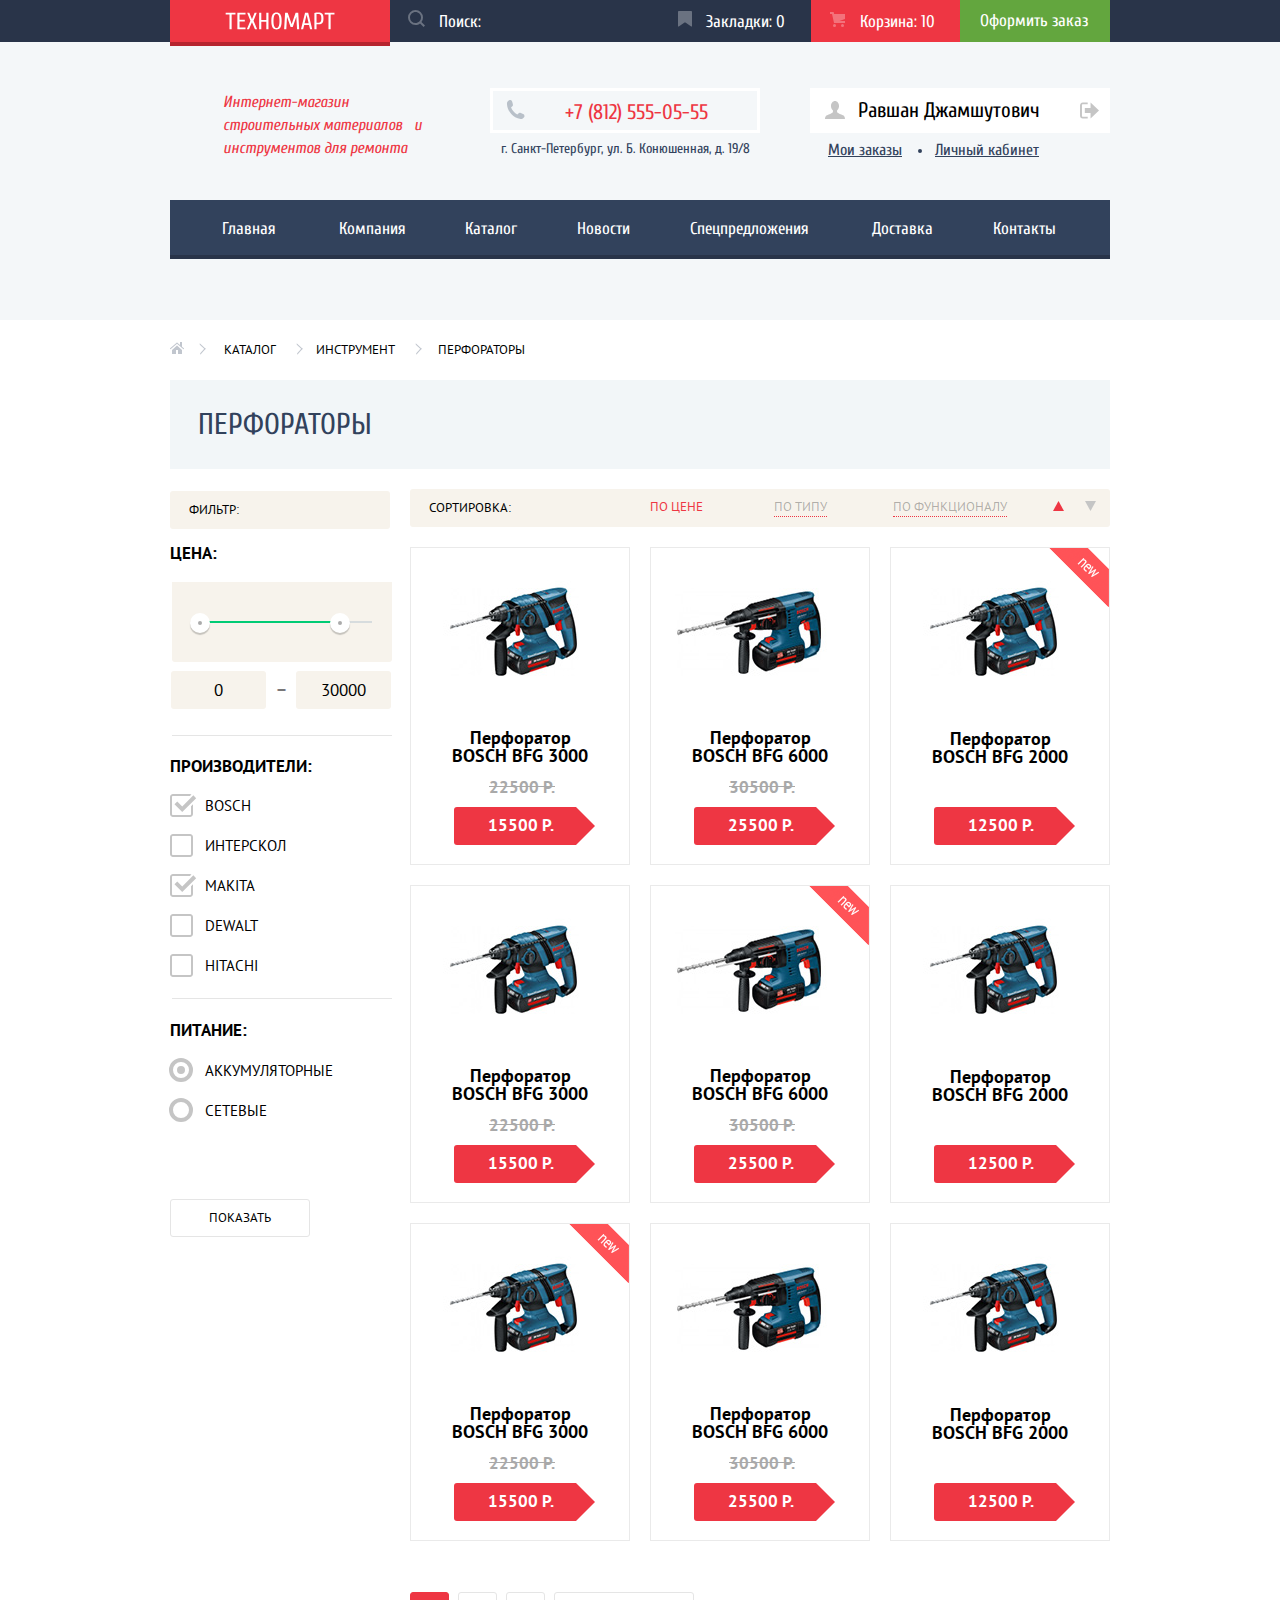
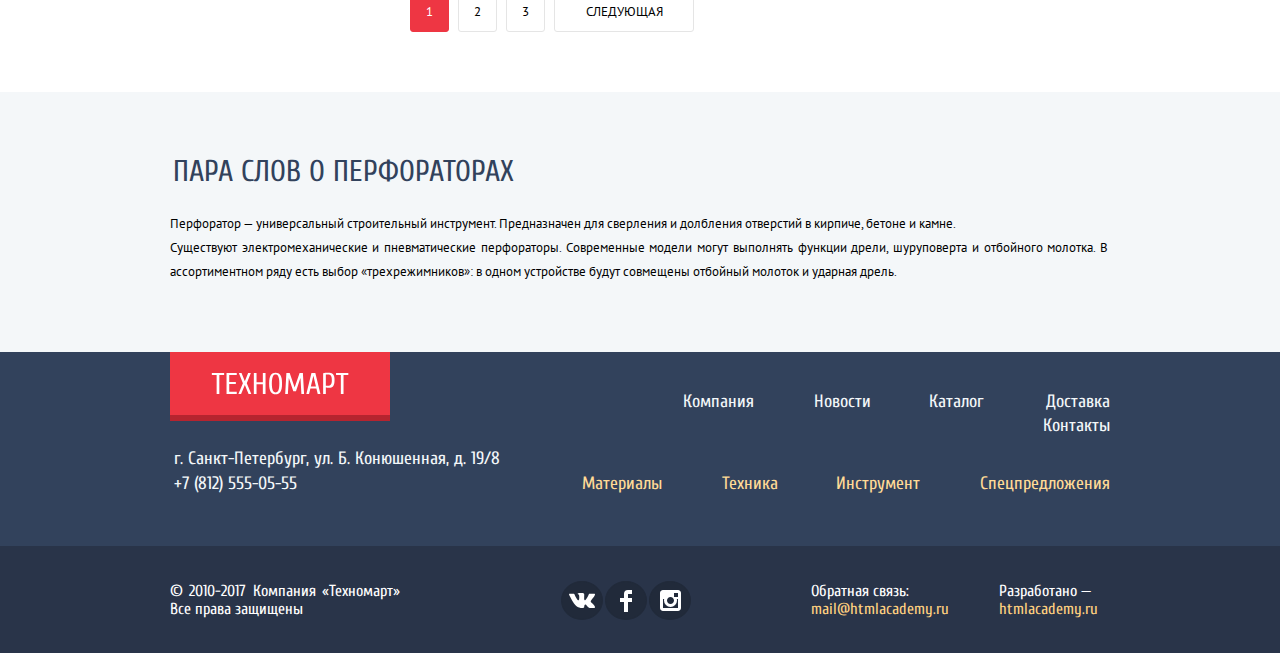
==== commit daaa9499: "3.1" ====
--- a/catalog.html
+++ b/catalog.html
@@ -185,6 +185,7 @@
               <path
                 d="M21 20c0 .542-.458 1-1 1H3c-.542 0-1-.458-1-1V3c0-.542.458-1 1-1h16.908L21.493.415A2.96 2.96 0 0 0 20 0H3C1.35 0 0 1.35 0 3v17c0 1.65 1.35 3 3 3h17c1.65 0 3-1.35 3-3v-9.829l-2 2V20z" />
               </svg>
+              <svg class="on" xmlns="http://www.w3.org/2000/svg" width="27" height="23" viewBox="0 0 27 23"><path fill="#c5c5c5" d="M7.285 7.486l-2.829 2.829 7.783 7.783L26.171 4.166l-2.828-2.829-11.104 11.102z"/><path fill="#c5c5c5" d="M21 20c0 .542-.458 1-1 1H3c-.542 0-1-.458-1-1V3c0-.542.458-1 1-1h16.908L21.493.415A2.96 2.96 0 0 0 20 0H3C1.35 0 0 1.35 0 3v17c0 1.65 1.35 3 3 3h17c1.65 0 3-1.35 3-3v-9.829l-2 2V20z"/></svg>
             Hitachi</label>
         </fieldset>
 
--- a/css/style-mini.css
+++ b/css/style-mini.css
@@ -1 +1 @@
-*,::before,::after{-webkit-box-sizing:border-box;box-sizing:border-box}body{margin:0;padding:0;min-width:960px;font-family:"Cuprum","Arial","Helvetica",sans-serif;font-size:14px;line-height:1.43}a{text-decoration:none}img{width:100%}.visually-hidden:not(:focus):not(:active),input[type="checkbox"].visually-hidden,input[type="radio"].visually-hidden{position:absolute;width:1px;height:1px;margin:-1px;border:0;padding:0;white-space:nowrap;-webkit-clip-path:inset(100%);clip-path:inset(100%);clip:rect(0 0 0 0);overflow:hidden}.main-header a,.header-container input,.header-container label,.main-navigation a{font-size:17px;line-height:1;color:#fff}.header-container input::-moz-placeholder{color:#000;opacity:1}.header-container input::-webkit-input-placeholder{color:#000}.header-container input::-ms-input-placeholder{color:#000}.main-navigation ul,.footer-navigation-anchors,.footer-navigation-catalog,.about ul,.path ul{margin:0;padding:0;list-style:none}.top-information p:first-child{font-size:16px;line-height:1.44;font-style:italic;color:#ee3643}.top-address-place{font-size:14px;line-height:1.71;font-style:normal;color:#32425c}.top-information a,.exit{font-size:21px;line-height:1;font-style:normal;color:#000}.top-address a:first-child{color:#ee3643}a.user-navigation{font-size:16px;line-height:1.13;color:#32425c;text-decoration:underline}div[class^="promo-"] h3{font-size:24px;line-height:1.25;color:#fff}div[class^="promo-"] a,.add-in-cart a,a.slider-credit{font-size:14px;line-height:1.29;color:#fff;text-transform:uppercase}div[class^="promo-slider"] h3{font-size:36px;line-height:1;font-weight:700;color:#fff;text-transform:uppercase}.promo-sliders p{font-size:18px;line-height:1.33;color:#fff}.catalog h2,.popular-products h2,.popular-makers h2,.services h2,.about h2,.contacts h2,.section-description h2,.catalog-page{margin:0;font-size:30px;line-height:1;font-weight:400;color:#32425c;text-transform:uppercase}.path a{font-family:"PT Sans","Arial","Helvetica",sans-serif;font-size:13px;line-height:1.38;color:#000;text-transform:uppercase}.head-section a,.about a,a.feedback{font-size:14px;color:#fff;text-transform:uppercase}.filter legend{font-family:"PT Sans","Arial","Helvetica",sans-serif;font-size:17px;line-height:1.76;font-weight:700;color:#000;text-transform:uppercase}.filter label{font-family:"PT Sans","Arial","Helvetica",sans-serif;font-size:15px;line-height:1;color:#000;text-transform:uppercase}.filter button,.sorting,span.head{font-family:"PT Sans","Arial","Helvetica",sans-serif;font-size:13px;line-height:1.38;font-weight:400;text-transform:uppercase}.catalog-item h3{font-family:"PT Sans","Arial","Helvetica",sans-serif;font-size:18px;line-height:1;font-weight:700}.old-price{font-family:"PT Sans","Arial","Helvetica",sans-serif;font-size:17px;line-height:1;color:#a9a9a9;text-decoration:line-through}.catalog-item a{font-family:"PT Sans","Arial","Helvetica",sans-serif;font-size:17px;line-height:1;font-weight:700;color:#fff}.services p,.about p,.contacts p,.section-description p{font-family:"PT Sans","Arial","Helvetica",sans-serif;font-size:13px;line-height:1.85}.services span{font-family:"Cuprum","Arial","Helvetica",sans-serif;font-size:36px;line-height:1;color:#32425c;text-transform:uppercase}.services button{font-family:"Cuprum","Arial","Helvetica",sans-serif;font-size:21px;font-weight:700;line-height:1.43;color:#fff}.services .shipping{color:#32425c}.about li{font-size:18px;line-height:1.11;padding-bottom:18px}.paginator a{font-family:"PT Sans","Arial","Helvetica",sans-serif;font-size:13px;line-height:1.38;text-transform:uppercase}.footer-address{font-size:18px;font-style:normal;line-height:1.33;color:#f3f7f9}.footer-navigation-anchors a{font-size:18px;line-height:1.33;color:#f3f7f9}.footer-navigation-catalog a{font-size:18px;line-height:1.33;color:#ffda96}.footer-copyright{font-size:16px;line-height:1.13;color:#fff}.footer{font-size:16px;line-height:1.33;color:#fff}.footer-developer a,.footer-feedback a{font-size:16px;line-height:1.33;color:#ffd180}.services-sliders label{font-size:21px;font-weight:700;line-height:1.43}.actions a{font-family:"Cuprum","Arial","Helvetica",sans-serif;font-size:14px;line-height:1.29;text-transform:uppercase}.text-price{font-size:17px;line-height:1.06}.price input[type="text"]{font-family:"PT Sans","Arial","Helvetica",sans-serif;font-size:17px;line-height:1.06}.add-in-cart p{font-size:30px;line-height:1;text-align:center}.write-us label{font-family:"Cuprum","Arial","Helvetica",sans-serif;font-size:18px;line-height:1;text-transform:none}.write-us input,.write-us textarea{font-family:"PT Sans","Arial","Helvetica",sans-serif;font-size:13px;line-height:1.38}.write-us input:last-of-type{font-family:"Cuprum","Arial","Helvetica",sans-serif;font-size:14px;line-height:1.29;text-transform:uppercase}.container{width:100%;min-width:940px;margin:0 auto}.color-services{background-color:#f4f7f9}.main-header{display:-webkit-box;display:-ms-flexbox;display:flex;-ms-flex-wrap:wrap;flex-wrap:wrap;width:100%;background-color:#293449}.header-container{position:relative;display:-webkit-box;display:-ms-flexbox;display:flex;-webkit-box-pack:justify;-ms-flex-pack:justify;justify-content:space-between;-webkit-box-align:start;-ms-flex-align:start;align-items:flex-start;width:940px;margin:0 auto}.main-header .container:last-child{background-color:#f4f7f9}a.checkout{display:inline-block;vertical-align:middle;margin:0;width:150px;padding:12px 21px 13px 20px;background-color:#63a63e}a.checkout:hover,a.checkout:focus{background-color:#5fbb2d}a.checkout:active{color:rgba(255,255,255,0.5);background-color:#518534}.header-container a:first-of-type{position:relative;display:inline-block;vertical-align:middle;width:220px;min-height:42px;padding:12px 55px;line-height:0;background-color:#ee3643;-webkit-box-shadow:0 4px #b6242f;box-shadow:0 4px #b6242f}.header-container a:first-of-type:hover,.header-container a:first-of-type:focus{background-color:#ca2c37;box-shadow-color:#9B1B25}.header-container a:first-of-type:active{background-color:#bb222e;box-shadow-color:#8F1922}.header-container input{position:absolute;left:250px;top:12px;z-index:-1;display:-webkit-box;display:-ms-flexbox;display:flex;width:200px;margin-left:15px;background-color:#293449;border:none;-webkit-box-shadow:none;box-shadow:none;outline:none}svg.search{margin:4px 14px 0 22px}.header-container label{display:inline-block;vertical-align:middle;width:270px;margin-left:-7px;padding:6px 0 15px;line-height:0;background-color:#293449}label.in-focus{color:#293449;background-color:#fff}.in-focus > svg{fill:#ee3643}.header-container input:focus{z-index:1;color:#293449;background-color:#fff}input[type="text"]:hover ~ label > svg{fill:#fff}input[type="text"]:focus ~ label > svg{fill:#ee3643}input[type="text"]:focus ~ label{background-color:#fff}.header-container a:nth-of-type(2),.header-container a:nth-of-type(3){display:inline-block;vertical-align:middle;width:150px;padding:12px 0}a > .header-svg{margin:0 17px 0 19px}a.in-user-menu > .header-svg{margin:0 15px 0 19px}a:nth-of-type(2) > .header-svg{margin:-1px 14px 0 20px}a:hover .header-svg,a:focus .header-svg{fill:#fff}a:active .header-svg{fill:rgba(255,255,255,0.6)}.in-user-menu{margin-right:-3px;background-color:#ee3643}.header-container a:nth-of-type(2):active,.header-container a:nth-of-type(3):active{background-color:#161d29;color:rgba(255,255,255,0.6)}.main-header a:focus{outline:none}.total-information{display:-webkit-box;display:-ms-flexbox;display:flex;-ms-flex-wrap:wrap;flex-wrap:wrap;-webkit-box-align:center;-ms-flex-align:center;align-items:center;margin-top:46px}.top-information{display:-webkit-box;display:-ms-flexbox;display:flex;-webkit-box-pack:justify;-ms-flex-pack:justify;justify-content:space-between;-webkit-box-align:start;-ms-flex-align:start;align-items:flex-start;width:940px;margin:0 auto}.main-navigation{width:940px;margin:0 auto;margin-bottom:65px;margin-top:9px;background-color:#32425c;-webkit-box-shadow:0 4px #293449;box-shadow:0 4px #293449}.main-navigation ul{display:-webkit-inline-box;display:-ms-inline-flexbox;display:inline-flex;-ms-flex-wrap:wrap;flex-wrap:wrap;-webkit-box-pack:start;-ms-flex-pack:start;justify-content:flex-start;width:100%;margin:0;padding:0 23px 0 22px}.main-navigation a{display:inline-block;vertical-align:middle;padding:20px 30px 18px}.main-navigation li:nth-of-type(2){margin-left:3px;margin-right:-3px}.main-navigation li:nth-of-type(3){margin-left:2px}.main-navigation li:nth-of-type(5){margin-right:3px}.main-navigation a:hover,.main-navigation a:focus{background-color:#243147}.main-navigation a:active{color:#a9adb0;background-color:#1d2739}.top-information p:first-child{display:inline-block;vertical-align:middle;width:205px;margin:0 65px 28px 50px;padding:3px;white-space:pre-wrap}.top-address{display:-webkit-box;display:-ms-flexbox;display:flex;-webkit-box-orient:vertical;-webkit-box-direction:normal;-ms-flex-direction:column;flex-direction:column;-ms-flex-wrap:wrap;flex-wrap:wrap;-webkit-box-align:center;-ms-flex-align:center;align-items:center;padding-right:50px}.top-address a{display:inline-block;vertical-align:middle;width:270px;margin-bottom:-10px;padding:6px 0 7px;border:3px solid #fff}.top-address svg{margin:3px 40px 0 13px}.top-address-place{width:270px;text-align:center}.enter{width:121px;margin-left:21px;padding:10px 0 12px;background-color:#fff}.enter svg{margin:2px 13px 0}.enter:hover svg,.enter:focus svg{fill:#2e405c}.enter:hover,.enter:focus,.registration:focus,.registration:hover{color:#ee3643}.enter:active svg{fill:#f1f5f7}.enter:active,.registration:active{color:#f1f5f7}.registration{width:150px;margin-left:10px;padding:12px 0;text-align:center;background-color:#fff}.user-menu{display:-webkit-box;display:-ms-flexbox;display:flex;-ms-flex-wrap:wrap;flex-wrap:wrap;width:300px}.exit{position:relative;width:100%;margin-bottom:8px;padding:12px 35px 12px 48px;color:#000;background-color:#fff}.exit svg:first-of-type{position:absolute;top:13px;left:15px}.exit svg:last-of-type{position:absolute;top:14px;right:11px}a.user-navigation{position:relative;display:inline-block;vertical-align:middle;padding:0 18px}a.user-navigation:last-of-type{padding-left:15px}a.user-navigation:last-child::before{content:"";position:absolute;left:-2px;top:8px;width:0;border:2px solid #32425c;border-radius:50%}.exit:hover svg,.exit:focus svg{fill:#2e405c}.exit:active{color:rgba(0,0,0,0.3)}.exit:active svg{fill:rgba(0,0,0,0.3)}a.user-navigation:hover,a.user-navigation:focus{color:#ee3643}a.user-navigation:active{color:rgba(0,0,0,0.3)}.promo{display:-webkit-box;display:-ms-flexbox;display:flex;-ms-flex-wrap:wrap;flex-wrap:wrap;-webkit-box-pack:justify;-ms-flex-pack:justify;justify-content:space-between;width:940px;margin:59px auto 53px}.promo-materials,.promo-tools,.promo-mashines,.promo-discount,.promo-shipping{width:300px;min-height:123px}.promo-materials h3,.promo-tools h3,.promo-mashines h3,.promo-discount h3,.promo-shipping h3{padding:20px 90px 14px 23px;margin:0}.promo-materials a,.promo-tools a,.promo-mashines a,.promo-discount a,.promo-shipping a{display:inline-block;vertical-align:middle;width:135px;margin:0 0 22px 25px;padding:9px 0 10px;color:#fff;text-align:center;background-color:rgba(0,0,0,0.1);border-radius:3px;outline:none}.promo-mashines a,.promo-discount a,.promo-shipping a{margin-left:23px}div[class^="promo-"] a:hover,div[class^="promo-"] a:focus{background-color:rgba(0,0,0,0.2)}div[class^="promo-"] a:active{background-color:rgba(0,0,0,0.3)}div.promo-sliders{position:relative;-webkit-box-ordinal-group:5;-ms-flex-order:4;order:4;display:inline-block;vertical-align:middle;width:620px}.promo-discount{-webkit-box-ordinal-group:6;-ms-flex-order:5;order:5}.promo-shipping{-webkit-box-ordinal-group:6;-ms-flex-order:5;order:5;margin-left:640px}div[class^="promo-slider"] h3,p.promo-slider-one,p.promo-slider-two,div[class^="promo-slider"] a{position:absolute;z-index:20}div[class^="promo-slider"] a:hover,div[class^="promo-slider"] a:focus,a.slider-credit:hover,.head-section a:hover,.about a:hover,a.feedback:hover,a.slider-credit:focus,.head-section a:focus,.about a:focus,a.feedback:focus{background-color:#ca2c37}div[class^="promo-slider"] a:active,a.slider-credit:active,.head-section a:active,.about a:active,a.feedback:active{background-color:#ba2732}div.promo-sliders img{position:absolute;top:0;left:0;z-index:-20}div[class^="promo-slider"] h3{top:22px;left:25px;margin:0;padding:0}p.promo-slider-one,p.promo-slider-two{top:60px;left:25px;margin:0;padding:0;text-transform:none}div[class^="promo-slider"] a,a.slider-credit{top:207px;left:25px;width:195px;margin:0;padding:9px 0 10px 5px;text-align:center;background-color:#ee3643;border-radius:3px}.promo-sliders label:first-of-type{position:absolute;top:114px;left:25px;z-index:30}.promo-sliders label:last-of-type{position:absolute;top:114px;right:20px;z-index:30}.promo-sliders label::before{content:"";position:absolute;top:105px;width:10px;height:10px;border:2px solid #fff;background-color:#fff;border-radius:50%}.promo-sliders label:last-of-type::before{right:275px}.promo-sliders label:first-of-type::before{left:272px}.promo-sliders input[type="radio"]:checked + label::before{background-color:#ee3643}input[id="slider-two"]:checked ~ .promo-slider-two{display:block}input[id="slider-two"]:checked ~ .promo-slider-one{display:none}.promo-materials{position:relative;margin-right:20px;margin-bottom:20px;background:url(../img/icon-1.svg) #ffbf47 no-repeat;background-position:212px 31px}.promo-tools{position:relative;margin-right:20px;margin-bottom:20px;background:url(../img/icon-2.svg) no-repeat #3bbce3;background-position:198px 33px}.promo-mashines{position:relative;margin-bottom:20px;background:url(../img/icon-3.svg) no-repeat #dc91d8;background-position:190px 31px}.promo-discount{position:relative;margin-bottom:20px;background:url(../img/icon-4.svg) no-repeat #8ed78f;background-position:196px 26px}.promo-shipping{position:relative;background:url(../img/icon-5.svg) no-repeat #ffc047;background-position:190px 32px}.new::before{content:"";position:absolute;right:0;top:0;display:inline-block;vertical-align:middle;width:60px;height:59px;background-image:url(../img/new-flag.png)}.head-section,.main-popular-products,.main-popular-makers,.services,.section-container,.footer-part-second,.footer-part-first{display:-webkit-box;display:-ms-flexbox;display:flex;-ms-flex-wrap:wrap;flex-wrap:wrap;width:940px;margin:0 auto}.head-section{display:-webkit-box;display:-ms-flexbox;display:flex;-webkit-box-pack:justify;-ms-flex-pack:justify;justify-content:space-between;-webkit-box-align:center;-ms-flex-align:center;align-items:center;margin:0 auto 19px;padding:25px 24px 26px 30px;background-color:#f9f5f0}.popular-makers .head-section{padding:26px 24px 27px 29px}.head-section a{width:253px;padding:11px 0;text-align:center;background-color:#ee3643;border-radius:3px}.catalog-item{position:relative;z-index:1;display:-webkit-box;display:-ms-flexbox;display:flex;-webkit-box-orient:vertical;-webkit-box-direction:normal;-ms-flex-direction:column;flex-direction:column;-ms-flex-pack:distribute;justify-content:space-around;width:220px;margin-bottom:20px;margin-right:20px;text-align:center;background-color:#fff;border:1px solid #eaeaea}.catalog-item:nth-of-type(3n),.main-popular-products .catalog-item:nth-of-type(4){margin-right:0}.item-name.third{margin-bottom:40px}.main-popular-products .catalog-item:nth-of-type(3){margin-right:20px}.catalog-item.in-focus:hover{border:none;-webkit-box-shadow:0 10px 20px 0 rgba(0,0,0,0.4);box-shadow:0 10px 20px 0 rgba(0,0,0,0.4)}.actions{position:absolute;top:0;left:0;z-index:-1;display:-webkit-box;display:-ms-flexbox;display:flex;-webkit-box-orient:vertical;-webkit-box-direction:normal;-ms-flex-direction:column;flex-direction:column;-webkit-box-align:center;-ms-flex-align:center;align-items:center;width:218px;height:170px;padding-top:44px;background-color:#fff}.catalog-item:hover > .actions{z-index:10;width:220px}.actions a{display:inline-block;vertical-align:middle;width:135px;text-align:center}a.buy{position:relative;margin-bottom:10px;padding:10px 0;color:#fff;background-color:#63a63e;border:none;border-radius:3px;-webkit-box-shadow:0 3px #367315;box-shadow:0 3px #367315}.actions svg{position:absolute;left:14px;top:11px}a.bookmark{padding:7px 0;color:#32425c;background-color:#fff;border:3px solid #63a63e;border-radius:3px}a.buy:hover{background-color:#5fbb2d}.buy:hover svg{fill:rgba(255,255,255,1)}a.bookmark:hover{border-color:#32425c}a.buy:active{background-color:#367315}a.bookmark:active{color:rgba(50,66,92,0.3);border-color:#c2c7cf}.catalog-item span{margin:0 auto 11px;padding:0 50px 0 54px;font-weight:700;color:#a9a9a9}.wrap > a{position:relative;display:inline-block;vertical-align:middle;min-width:122px;max-width:180px;margin:0 auto 19px;padding:10px 0 11px 11px;text-align:center;overflow-wrap:break-word;background-color:#ee3643;border-bottom-left-radius:3px;border-top-left-radius:3px}.wrap{width:100%;padding-right:10px}.wrap > a::after{content:"";position:absolute;top:0;right:-19px;width:0;border:19px solid #ee3643;border-top-color:transparent;border-bottom-color:transparent;border-right-width:0}.catalog-item img{margin-bottom:11px}.item-name{display:inline-block;vertical-align:middle;width:160px;margin:0;margin:0 auto 14px auto}.main-popular-makers{display:-webkit-box;display:-ms-flexbox;display:flex;-ms-flex-wrap:wrap;flex-wrap:wrap;-webkit-box-pack:start;-ms-flex-pack:start;justify-content:flex-start;margin-bottom:65px}.main-popular-makers img{width:auto}.main-popular-makers a{display:-webkit-box;display:-ms-flexbox;display:flex;-webkit-box-pack:center;-ms-flex-pack:center;justify-content:center;-webkit-box-align:center;-ms-flex-align:center;align-items:center;width:220px;height:145px;margin-bottom:20px;margin-right:20px;border:1px solid #eaeaea}.main-popular-makers ul{list-style:none;font-size:0;display:-webkit-box;display:-ms-flexbox;display:flex;width:940px;-ms-flex-wrap:wrap;flex-wrap:wrap;margin:0;padding:0}.maker:nth-of-type(4n) > a{margin-right:0}img[alt="Makita"]{margin-top:-3px}img[alt="Интерскол"]{margin-top:-13px}img[alt="HITACHI"]{margin:3px 0 0 3px}img[alt="metabo"]{margin:-7px 0 0 2px}.main-popular-makers a:hover,.main-popular-makers a:focus{border:none;-webkit-box-shadow:0 10px 20px 5px rgba(0,0,0,0.4);box-shadow:0 10px 20px 5px rgba(0,0,0,0.4);outline:none}.main-popular-makers a:active{border:none;-webkit-box-shadow:0 4px 10px rgba(0,0,0,0.4);box-shadow:0 4px 10px rgba(0,0,0,0.4);-webkit-filter:opacity(50%);filter:opacity(50%)}.services{display:-webkit-box;display:-ms-flexbox;display:flex;-ms-flex-wrap:wrap;flex-wrap:wrap}.services-description{width:399px;margin:65px 400px 76px 0}.services-description h2,.services p,.about h2,.contacts h2,.about p:nth-of-type(2){margin:0;padding:0}.services-description h2{padding-bottom:20px}.services-description > p{margin:6px 0 -7px 1px}div.slider-shipping{display:-webkit-box;display:-ms-flexbox;display:flex;width:275px;margin-left:320px;margin-top:-188px}p.slider-shipping,p.slider-gaurantee,p.slider-credit{position:relative;z-index:2}.slider-shipping span,.slider-gaurantee span,.slider-credit span{display:block;padding-bottom:25px;padding-left:1px}p.slider-shipping::after{content:"";position:absolute;left:152px;top:25px;z-index:-1;display:inline-block;vertical-align:middle;width:468px;height:260px;background:url(../img/layer-136.png) no-repeat}div.slider-gaurantee{display:-webkit-box;display:-ms-flexbox;display:flex;width:380px;margin-left:320px;margin-top:-188px}p.slider-gaurantee::after{content:"";position:absolute;left:220px;top:0;z-index:-1;display:inline-block;vertical-align:middle;width:389px;height:283px;background:url(../img/layer-137.png) no-repeat}div.slider-credit{display:-webkit-box;display:-ms-flexbox;display:flex;width:280px;margin-left:320px;margin-top:-188px}p.slider-credit::after{content:"";position:absolute;left:170px;top:3px;z-index:-1;display:inline-block;vertical-align:middle;width:465px;height:280px;background:url(../img/layer-138.png) no-repeat}a.slider-credit{display:inline-block;vertical-align:middle;margin-top:32px;padding:10px 44px}div.services-sliders{position:relative;display:-webkit-box;display:-ms-flexbox;display:flex;-webkit-box-orient:vertical;-webkit-box-direction:normal;-ms-flex-direction:column;flex-direction:column;width:240px;min-height:183px;margin-bottom:101px;padding-right:700px}div.services-sliders::after{content:"";position:absolute;right:460px;top:-47px;width:10px;height:279px;background-image:url(../img/layer-118-copy.png)}.services-sliders label{display:inline-block;vertical-align:middle;width:240px;padding:16px 0 16px 22px;color:#fff;background-color:#32425c;-webkit-box-shadow:inset 0 -1px #405069,0 3px 0 0 #293449;box-shadow:inset 0 -1px #405069,0 3px 0 0 #293449}.services-sliders input:hover + label,.services-sliders input:focus + label{background-color:#293449;-webkit-box-shadow:inset 0 -1px #293449,0 1px 0 0 #293449;box-shadow:inset 0 -1px #293449,0 1px 0 0 #293449}.services-sliders input:checked + label{color:#32425c;background-color:#fff;-webkit-box-shadow:inset 0 -1px #ffffff,0 1px 0 0 #fff;box-shadow:inset 0 -1px #ffffff,0 1px 0 0 #fff}input[id="guarantee"]:checked ~ div.slider-shipping,input[id="credit"]:checked ~ div.slider-shipping{display:none}input[id="guarantee"]:checked ~ div.slider-gaurantee{display:block}input[id="credit"]:checked ~ div.slider-credit{display:block}div.hidden,.services-sliders input{display:none}.about,.contacts{display:-webkit-box;display:-ms-flexbox;display:flex;-webkit-box-orient:vertical;-webkit-box-direction:normal;-ms-flex-direction:column;flex-direction:column;margin-bottom:85px;margin-top:80px}.about h2{padding-bottom:13px}.contacts h2{padding-bottom:16px}.about p:last-of-type{margin-top:0;margin-bottom:18px}.about p:first-of-type{margin-bottom:24px}.about{width:519px;margin-right:121px}.contacts{width:300px}.about a,a.feedback{margin:0;text-align:center;background-color:#ee3643;border-radius:3px;border:none}.about a{width:220px;margin-top:19px;padding:9px 0 11px 1px}a.feedback{width:100%;padding:0 43px 0 48px}.contacts p{margin-top:10px;margin-bottom:31px}.contacts img{margin-bottom:34px}ul.transport{position:relative;display:inline-block;vertical-align:middle}.transport li{margin-left:37px;padding-top:2px}.transport li:first-of-type::before,.transport li:nth-of-type(2)::before,.transport li:nth-of-type(3)::before{content:"";position:absolute;left:0;top:12px;display:inline-block;vertical-align:middle;width:25px;border:1px solid #ee3643}.transport li:nth-of-type(2)::before{top:52px}.transport li:nth-of-type(3)::before{top:90px}.main-footer{display:-webkit-box;display:-ms-flexbox;display:flex;-webkit-box-orient:vertical;-webkit-box-direction:normal;-ms-flex-direction:column;flex-direction:column;-ms-flex-wrap:wrap;flex-wrap:wrap;background-color:#32425c}footer .container{background-color:#293449}.footer-part-first,.footer-part-second{display:-webkit-box;display:-ms-flexbox;display:flex;-ms-flex-wrap:wrap;flex-wrap:wrap;-webkit-box-pack:justify;-ms-flex-pack:justify;justify-content:space-between;width:940px}.logo-footer{display:inline-block;vertical-align:middle;width:220px;margin-right:600px;padding:20px 41px 14px;background-color:#ee3643;-webkit-box-shadow:0 6px #b6242f;box-shadow:0 6px #b6242f}p.footer-address{width:335px;margin:0;padding:31px 0 50px 4px;line-height:25px}.footer-navigation{margin-top:-25px}.footer-navigation-anchors,.footer-navigation-catalog{display:-webkit-box;display:-ms-flexbox;display:flex;-webkit-box-orient:horizontal;-webkit-box-direction:normal;-ms-flex-direction:row;flex-direction:row;-ms-flex-wrap:wrap;flex-wrap:wrap}.footer-navigation-anchors{-webkit-box-pack:end;-ms-flex-pack:end;justify-content:flex-end;width:600px;margin-bottom:34px}.footer-navigation-anchors li:nth-of-type(1){margin-left:-10px}.footer-navigation-anchors li:last-of-type{margin-left:-3px}.footer-navigation-anchors li:nth-of-type(3){margin:0 2px 0 -2px}.footer-navigation-catalog{-webkit-box-pack:end;-ms-flex-pack:end;justify-content:flex-end;width:600px;margin-bottom:25px}.footer-navigation-catalog li:nth-of-type(3){margin-left:-2px}.footer-navigation-anchors a,.footer-navigation-catalog a{padding-left:60px}.footer-copyright{width:230px;margin-right:147px;padding:36px 0 35px}.footer-copyright p{margin:0;text-align:justify}.footer-feedback{width:135px;margin-right:25px;padding:35px 0 30px}.footer-developer{width:100px;margin-right:11px;margin-left:5px;padding:35px 0 30px}.footer-feedback a,.footer-developer a{display:inline-block;vertical-align:middle;margin-top:-7px}.footer-socialmedia{display:-webkit-box;display:-ms-flexbox;display:flex;-webkit-box-pack:justify;-ms-flex-pack:justify;justify-content:space-between;width:132px;margin-right:96px;margin-left:-11px;padding:35px 0 33px 2px}.footer-socialmedia a{display:-webkit-box;display:-ms-flexbox;display:flex;-webkit-box-pack:center;-ms-flex-pack:center;justify-content:center;-webkit-box-align:center;-ms-flex-align:center;align-items:center;width:42px;background-color:#212a3a;border:1px solid #212a3a;border-radius:50%;background-clip:border-box}.footer-navigation-anchors a:hover,.footer-navigation-catalog a:hover,.footer-navigation-anchors a:focus,.footer-navigation-catalog a:focus,.footer-feedback a:hover,.footer-developer a:hover,.footer-feedback a:focus,.footer-developer a:focus{text-decoration:underline;outline:none}.footer-navigation-anchors a:active{color:rgba(241,245,247,0.5);text-decoration:none}.footer-navigation-catalog a:active{color:rgba(255,209,128,0.5);text-decoration:none}.footer-feedback a:active,.footer-developer a:active{color:#ee3643;text-decoration:none}.footer-socialmedia a:hover,.footer-socialmedia a:focus,.footer-socialmedia a:active{background-color:#ee3643;outline:none}.center,.section-description{display:-webkit-box;display:-ms-flexbox;display:flex;-ms-flex-wrap:wrap;flex-wrap:wrap;width:940px;margin:0 auto}.container.color{background-color:#f4f7f9}.path ul{display:-webkit-box;display:-ms-flexbox;display:flex;-webkit-box-orient:horizontal;-webkit-box-direction:normal;-ms-flex-direction:row;flex-direction:row;-ms-flex-wrap:wrap;flex-wrap:wrap;width:940px;margin:5px 0 5px -1px;padding:0}.path a{position:relative;display:inline-block;vertical-align:middle;padding:16px 40px 16px 0}.next::after{content:"";position:absolute;top:20px;right:15px;width:8px;height:8px;background-color:transparent;border:1px solid #c1c6ce;border-left-color:transparent;border-bottom-color:transparent;-webkit-transform:rotate(42deg);-ms-transform:rotate(42deg);transform:rotate(42deg)}li:first-of-type .next::after{right:20px}.path li:last-of-type{margin-left:3px}h2.catalog-page{display:block;width:940px;margin:0;margin-bottom:20px;padding:30px 3px 29px 28px;background-color:#f2f6f8}.center form{-webkit-box-ordinal-group:3;-ms-flex-order:2;order:2;display:-webkit-box;display:-ms-flexbox;display:flex;-webkit-box-orient:vertical;-webkit-box-direction:normal;-ms-flex-direction:column;flex-direction:column;-ms-flex-wrap:wrap;flex-wrap:wrap;width:220px;margin-top:-56px;margin-right:20px}.section-catalog{-webkit-box-ordinal-group:3;-ms-flex-order:2;order:2;display:-webkit-box;display:-ms-flexbox;display:flex;-ms-flex-wrap:wrap;flex-wrap:wrap;-webkit-box-pack:start;-ms-flex-pack:start;justify-content:flex-start;width:700px}.filter .head{display:inline-block;vertical-align:middle;width:100%;margin-bottom:10px;padding:12px 17px 13px 19px;background-color:#f7f3ec;border-radius:3px;line-height:1}.paginator{-webkit-box-ordinal-group:11;-ms-flex-order:10;order:10;width:940px}.box{display:-webkit-box;display:-ms-flexbox;display:flex;-webkit-box-orient:vertical;-webkit-box-direction:normal;-ms-flex-direction:column;flex-direction:column;-ms-flex-wrap:wrap;flex-wrap:wrap;width:100%}.box legend{margin-left:-2px;padding-right:80px;padding-bottom:20px}.power legend{padding:17px 0}.box.power{border-bottom:none}.makers legend{padding-top:16px;padding-bottom:16px}.filter fieldset{padding:0;border:none;border-bottom:1px solid #e5e5e5}.box.price{display:block;padding-bottom:26px}.price .text-price{display:inline-block;width:95px;margin:9px 0 0 -1px;vertical-align:middle;text-align:center;background-color:#f7f3ec;border-radius:3px;cursor:pointer}.price input[type="text"]{width:50px;margin:0;padding:10px 0;text-align:center;color:inherit;background-color:#f7f3ec;border:none}.price span{display:inline-block;vertical-align:middle;margin-top:10px;padding:0 7px}.range-controls{position:relative;margin-top:-7px;padding:39px 20px;background-color:#f7f3ec;border-bottom-left-radius:3px;border-bottom-right-radius:3px}.range-controls .scale{width:180px;height:2px;background:#d7dcde}.range-controls .bar{width:152px;height:2px;background:#00cb75}.range-toggle{position:absolute;top:31px;width:20px;height:20px;padding:0;background-color:#ababab;border:8px solid #fff;border-radius:50%;-webkit-box-shadow:0 2px 1px 0 rgba(0,1,1,0.2);box-shadow:0 2px 1px 0 rgba(0,1,1,0.2);cursor:pointer}.range-toggle-min{left:18px}.range-toggle-max{left:158px}.sorting{-webkit-box-ordinal-group:2;-ms-flex-order:1;order:1;display:-webkit-box;display:-ms-flexbox;display:flex;-webkit-box-align:center;-ms-flex-align:center;align-items:center;width:700px;margin-bottom:0;margin-left:240px;padding:9px 14px 10px 19px;margin-bottom:20px;font-size:0;background-color:#f7f3ec;border-radius:3px}.sorting span{margin-right:139px}.sorting a{position:relative;display:inline-block;vertical-align:middle;font-size:13px;color:rgba(0,0,0,0.3);border-bottom:1px dotted #ee3643}.sorting a:first-of-type{margin-right:71px}.sorting a:nth-of-type(2){margin-right:66px}.sorting a:nth-of-type(3){margin-right:46px}.sorting a:nth-of-type(4){margin-right:21px;border-color:transparent}.sorting a:nth-of-type(5){border-color:transparent}.sorting a:hover,.sorting a:focus{color:#000;border-bottom-style:solid}.sorting svg:hover,.sorting svg:focus{fill:#000}a.checked,a.checked:hover,a.checked:focus{color:#ee3643;border-color:transparent}svg.checked,svg.checked:hover,svg.checked:focus{fill:#ee3643}.makers,.price{padding-top:20px;border-bottom:1px solid #e5e5e5}.makers{padding-bottom:12px}.makers label,.power label{position:relative;display:-webkit-box;display:-ms-flexbox;display:flex;-webkit-box-align:center;-ms-flex-align:center;align-items:center;margin-left:-2px;padding:0 31px 25px 35px}.makers input:focus + label,.power input:focus + label,.top-address a:focus{outline:1px dotted grey}input[type="checkbox"] ~ label > svg{position:absolute;left:0}input[type="checkbox"] ~ label > svg.on{display:none}input[type="checkbox"]:checked + label > svg.on{display:block}svg.on:hover,svg.off:hover,svg.on:focus,svg.off:focus{fill:#b5b5b5}.makers input:disabled + label > .on,.makers input:disabled + label > .off{fill:#eaeaea}.makers input:disabled + label,.power input:disabled + label{color:#eaeaea}.power input:disabled + label::before,.powerinput:disabled + label::after{border-color:#eaeaea}.power label::before{content:"";position:absolute;left:-1px;width:24px;height:24px;border:4px solid #c5c5c5;border-radius:50%}.filter input[type="radio"]:checked + label::after{content:"";position:absolute;left:7px;width:0;height:0;border:4px solid #c5c5c5;border-radius:50%}.filter button{width:140px;margin-top:56px;padding:9px 0;color:#000;background:none;border:1px solid #e5e5e5;border-radius:3px}.paginator{margin:31px 0 60px 240px;font-size:0}.paginator a{display:inline-block;margin-right:9px;padding:10px 15px;vertical-align:middle;color:#000;border:1px solid #e5e5e5;border-radius:3px}.paginator a:last-child{padding:10px 30px 10px 31px}a.current{color:#fff;background-color:#ee3643;border-color:#ee3643}.paginator a:hover,.paginator a:focus{border-color:#bdc6ca}.paginator a:active{border-color:#ee3643}.section-description > *{margin:0;padding:0}.section-description{padding:65px 0 68px;text-align:justify}.section-description h2{margin-left:3px;padding-bottom:25px}.section-description p{width:938px}.add-in-cart-container{position:absolute;left:50%;top:50%;margin-left:-310px;margin-top:-141px}.add-in-cart{position:fixed;z-index:100;display:none;width:620px;padding:74px 80px 37px;background-image:-webkit-gradient(linear,left top,left bottom,color-stop(2.5%,#ee3643),color-stop(2.5%,#fff),color-stop(57.8%,#fff),color-stop(57.8%,#f1f1f1));background-image:-webkit-linear-gradient(#ee3643 2.5%,#fff 2.5%,#fff 57.8%,#f1f1f1 57.8%);background-image:-o-linear-gradient(#ee3643 2.5%,#fff 2.5%,#fff 57.8%,#f1f1f1 57.8%);background-image:linear-gradient(#ee3643 2.5%,#fff 2.5%,#fff 57.8%,#f1f1f1 57.8%)}.add-in-cart p{margin:0 0 0 35px;padding:0}.add-in-cart > svg{position:absolute;top:55px;left:81px}.add-in-cart a{display:inline-block;margin-top:105px;vertical-align:middle;border-radius:3px}.add-in-cart a:first-of-type{margin-right:20px;padding:10px 59px;background-color:#ee3643}.add-in-cart a:last-of-type{padding:10px 45px;color:#000;background-color:#fff}.write-us-container{position:absolute;left:50%;top:50%;margin-left:-310px;margin-top:-240px}.write-us{position:fixed;z-index:100;display:-webkit-box;display:-ms-flexbox;display:flex;display:none;-ms-flex-wrap:wrap;flex-wrap:wrap;width:620px;padding:35px 80px 37px;background-image:-webkit-gradient(linear,left top,left bottom,color-stop(2.5%,#ee3643),color-stop(2.5%,#fff),color-stop(74%,#fff),color-stop(74%,#f1f1f1));background-image:-webkit-linear-gradient(#ee3643 2.5%,#fff 2.5%,#fff 74%,#f1f1f1 74%);background-image:-o-linear-gradient(#ee3643 2.5%,#fff 2.5%,#fff 74%,#f1f1f1 74%);background-image:linear-gradient(#ee3643 2.5%,#fff 2.5%,#fff 74%,#f1f1f1 74%);-webkit-box-shadow:0 20px 40px rgba(0,0,0,0.75);box-shadow:0 20px 40px rgba(0,0,0,0.75)}.write-us label{display:inline-block;margin:20px 140px 13px 0;vertical-align:middle}.write-us label:first-of-type{padding-right:23px}.write-us input,.write-us textarea{display:inline-block;width:218px;padding:9px 0 9px 16px;vertical-align:middle;color:#a9a9a9;border:2px solid #dee3e4;border-radius:3px}.write-us input:first-of-type{margin-right:20px}.write-us textarea{width:460px;margin-bottom:74px}.write-us input:last-of-type{width:100%;padding:10px 0;color:#fff;background-color:#ee3643;border:none}.write-us input:hover,.write-us textarea:hover{border-color:#b5b5b5}.write-us input:focus,.write-us textarea:focus{border-color:#ee3643}a.feedback:active ~ .write-us{display:block}.map-container{position:absolute;left:50%;top:50%;margin-left:-470px;margin-top:-225px}.map{position:fixed;z-index:100;display:none;-webkit-box-shadow:0 0 10px rgba(0,0,0,0.75);box-shadow:0 0 10px rgba(0,0,0,0.75)}.close,.form-close{position:absolute;width:31px;background-color:transparent;border:none}.add-in-cart .close{top:20px;right:15px}.form-close{top:20px;right:18px}.map .close{top:0;right:-30px}.map iframe{width:940px;height:446px;border:none}.show-popup{display:block;-webkit-animation:open .6s;animation:open .6s}@-webkit-keyframes open{0%{-webkit-transform:translateY(-2000px);transform:translateY(-2000px)}70%{-webkit-transform:translateY(30px);transform:translateY(30px)}90%{-webkit-transform:translateY(-10px);transform:translateY(-10px)}100%{-webkit-transform:translateY(0);transform:translateY(0)}}@keyframes open{0%{-webkit-transform:translateY(-2000px);transform:translateY(-2000px)}70%{-webkit-transform:translateY(30px);transform:translateY(30px)}90%{-webkit-transform:translateY(-10px);transform:translateY(-10px)}100%{-webkit-transform:translateY(0);transform:translateY(0)}}@-webkit-keyframes shake{0%,100%{-webkit-transform:translateX(0);transform:translateX(0)}30%,50%,70%,90%{-webkit-transform:translateX(-20px);transform:translateX(-20px)}20%,40%,60%{-webkit-transform:translateX(20px);transform:translateX(20px)}}@keyframes shake{0%,100%{-webkit-transform:translateX(0);transform:translateX(0)}30%,50%,70%,90%{-webkit-transform:translateX(-20px);transform:translateX(-20px)}20%,40%,60%{-webkit-transform:translateX(20px);transform:translateX(20px)}}.popup-error{-webkit-animation:shake .6s;animation:shake .6s}div[class^="promo-slider"] a,a.slider-credit,.head-section a,.about a,a.feedback{line-height:1;padding-top:12px;padding-bottom:12px}+*,::before,::after{-webkit-box-sizing:border-box;box-sizing:border-box}body{margin:0;padding:0;min-width:960px;font-family:"Cuprum","Arial","Helvetica",sans-serif;font-size:14px;line-height:1.43}a{text-decoration:none}img{width:100%}.visually-hidden:not(:focus):not(:active),input[type="checkbox"].visually-hidden,input[type="radio"].visually-hidden{position:absolute;width:1px;height:1px;margin:-1px;border:0;padding:0;white-space:nowrap;-webkit-clip-path:inset(100%);clip-path:inset(100%);clip:rect(0 0 0 0);overflow:hidden}.main-header a,.header-container input,.header-container label,.main-navigation a{font-size:17px;line-height:1;color:#fff}.header-container input::-moz-placeholder{color:#000;opacity:1}.header-container input::-webkit-input-placeholder{color:#000}.header-container input::-ms-input-placeholder{color:#000}.main-navigation ul,.footer-navigation-anchors,.footer-navigation-catalog,.about ul,.path ul{margin:0;padding:0;list-style:none}.top-information p:first-child{font-size:16px;line-height:1.44;font-style:italic;color:#ee3643}.top-address-place{font-size:14px;line-height:1.71;font-style:normal;color:#32425c}.top-information a,.exit{font-size:21px;line-height:1;font-style:normal;color:#000}.top-address a:first-child{color:#ee3643}a.user-navigation{font-size:16px;line-height:1.13;color:#32425c;text-decoration:underline}div[class^="promo-"] h3{font-size:24px;line-height:1.25;color:#fff}div[class^="promo-"] a,.add-in-cart a,a.slider-credit{font-size:14px;line-height:1.29;color:#fff;text-transform:uppercase}div[class^="promo-slider"] h3{font-size:36px;line-height:1;font-weight:700;color:#fff;text-transform:uppercase}.promo-sliders p{font-size:18px;line-height:1.33;color:#fff}.catalog h2,.popular-products h2,.popular-makers h2,.services h2,.about h2,.contacts h2,.section-description h2,.catalog-page{margin:0;font-size:30px;line-height:1;font-weight:400;color:#32425c;text-transform:uppercase}.path a{font-family:"PT Sans","Arial","Helvetica",sans-serif;font-size:13px;line-height:1.38;color:#000;text-transform:uppercase}.head-section a,.about a,a.feedback{font-size:14px;color:#fff;text-transform:uppercase}.filter legend{font-family:"PT Sans","Arial","Helvetica",sans-serif;font-size:17px;line-height:1.76;font-weight:700;color:#000;text-transform:uppercase}.filter label{font-family:"PT Sans","Arial","Helvetica",sans-serif;font-size:15px;line-height:1;color:#000;text-transform:uppercase}.filter button,.sorting,span.head{font-family:"PT Sans","Arial","Helvetica",sans-serif;font-size:13px;line-height:1.38;font-weight:400;text-transform:uppercase}.catalog-item h3{font-family:"PT Sans","Arial","Helvetica",sans-serif;font-size:18px;line-height:1;font-weight:700}.old-price{font-family:"PT Sans","Arial","Helvetica",sans-serif;font-size:17px;line-height:1;color:#a9a9a9;text-decoration:line-through}.catalog-item a{font-family:"PT Sans","Arial","Helvetica",sans-serif;font-size:17px;line-height:1;font-weight:700;color:#fff}.services p,.about p,.contacts p,.section-description p{font-family:"PT Sans","Arial","Helvetica",sans-serif;font-size:13px;line-height:1.85}.services span{font-family:"Cuprum","Arial","Helvetica",sans-serif;font-size:36px;line-height:1;color:#32425c;text-transform:uppercase}.services button{font-family:"Cuprum","Arial","Helvetica",sans-serif;font-size:21px;font-weight:700;line-height:1.43;color:#fff}.services .shipping{color:#32425c}.about li{font-size:18px;line-height:1.11;padding-bottom:18px}.paginator a{font-family:"PT Sans","Arial","Helvetica",sans-serif;font-size:13px;line-height:1.38;text-transform:uppercase}.footer-address{font-size:18px;font-style:normal;line-height:1.33;color:#f3f7f9}.footer-navigation-anchors a{font-size:18px;line-height:1.33;color:#f3f7f9}.footer-navigation-catalog a{font-size:18px;line-height:1.33;color:#ffda96}.footer-copyright{font-size:16px;line-height:1.13;color:#fff}.footer{font-size:16px;line-height:1.33;color:#fff}.footer-developer a,.footer-feedback a{font-size:16px;line-height:1.33;color:#ffd180}.services-sliders label{font-size:21px;font-weight:700;line-height:1.43}.actions a{font-family:"Cuprum","Arial","Helvetica",sans-serif;font-size:14px;line-height:1.29;text-transform:uppercase}.text-price{font-size:17px;line-height:1.06}.price input[type="text"]{font-family:"PT Sans","Arial","Helvetica",sans-serif;font-size:17px;line-height:1.06}.add-in-cart p{font-size:30px;line-height:1;text-align:center}.write-us label{font-family:"Cuprum","Arial","Helvetica",sans-serif;font-size:18px;line-height:1;text-transform:none}.write-us input,.write-us textarea{font-family:"PT Sans","Arial","Helvetica",sans-serif;font-size:13px;line-height:1.38}.write-us input:last-of-type{font-family:"Cuprum","Arial","Helvetica",sans-serif;font-size:14px;line-height:1.29;text-transform:uppercase}.container{width:100%;min-width:940px;margin:0 auto}.color-services{background-color:#f4f7f9}.main-header{display:-webkit-box;display:-ms-flexbox;display:flex;-ms-flex-wrap:wrap;flex-wrap:wrap;width:100%;background-color:#293449}.header-container{position:relative;display:-webkit-box;display:-ms-flexbox;display:flex;-webkit-box-pack:justify;-ms-flex-pack:justify;justify-content:space-between;-webkit-box-align:start;-ms-flex-align:start;align-items:flex-start;width:940px;margin:0 auto}.main-header .container:last-child{background-color:#f4f7f9}a.checkout{display:inline-block;vertical-align:middle;margin:0;width:150px;padding:12px 21px 13px 20px;background-color:#63a63e}a.checkout:hover,a.checkout:focus{background-color:#5fbb2d}a.checkout:active{color:rgba(255,255,255,0.5);background-color:#518534}.header-container a:first-of-type{position:relative;display:inline-block;vertical-align:middle;width:220px;min-height:42px;padding:12px 55px;line-height:0;background-color:#ee3643;-webkit-box-shadow:0 4px #b6242f;box-shadow:0 4px #b6242f}.header-container a:first-of-type:hover,.header-container a:first-of-type:focus{background-color:#ca2c37;box-shadow-color:#9B1B25}.header-container a:first-of-type:active{background-color:#bb222e;box-shadow-color:#8F1922}.header-container input{position:absolute;left:250px;top:12px;z-index:-1;display:-webkit-box;display:-ms-flexbox;display:flex;width:200px;margin-left:15px;background-color:#293449;border:none;-webkit-box-shadow:none;box-shadow:none;outline:none}svg.search{margin:4px 14px 0 22px}.header-container label{display:inline-block;vertical-align:middle;width:270px;margin-left:-7px;padding:6px 0 15px;line-height:0;background-color:#293449}label.in-focus{color:#293449;background-color:#fff}.in-focus > svg{fill:#ee3643}.header-container input:focus{z-index:1;color:#293449;background-color:#fff}input[type="text"]:hover ~ label > svg{fill:#fff}input[type="text"]:focus ~ label > svg{fill:#ee3643}input[type="text"]:focus ~ label{background-color:#fff}.header-container a:nth-of-type(2),.header-container a:nth-of-type(3){display:inline-block;vertical-align:middle;width:150px;padding:12px 0}a > .header-svg{margin:0 17px 0 19px}a.in-user-menu > .header-svg{margin:0 15px 0 19px}a:nth-of-type(2) > .header-svg{margin:-1px 14px 0 20px}a:hover .header-svg,a:focus .header-svg{fill:#fff}a:active .header-svg{fill:rgba(255,255,255,0.6)}.in-user-menu{margin-right:-3px;background-color:#ee3643}.header-container a:nth-of-type(2):active,.header-container a:nth-of-type(3):active{background-color:#161d29;color:rgba(255,255,255,0.6)}.main-header a:focus{outline:none}.total-information{display:-webkit-box;display:-ms-flexbox;display:flex;-ms-flex-wrap:wrap;flex-wrap:wrap;-webkit-box-align:center;-ms-flex-align:center;align-items:center;margin-top:46px}.top-information{display:-webkit-box;display:-ms-flexbox;display:flex;-webkit-box-pack:justify;-ms-flex-pack:justify;justify-content:space-between;-webkit-box-align:start;-ms-flex-align:start;align-items:flex-start;width:940px;margin:0 auto}.main-navigation{width:940px;margin:0 auto;margin-bottom:65px;margin-top:9px;background-color:#32425c;-webkit-box-shadow:0 4px #293449;box-shadow:0 4px #293449}.main-navigation ul{display:-webkit-inline-box;display:-ms-inline-flexbox;display:inline-flex;-ms-flex-wrap:wrap;flex-wrap:wrap;-webkit-box-pack:start;-ms-flex-pack:start;justify-content:flex-start;width:100%;margin:0;padding:0 23px 0 22px}.main-navigation a{display:inline-block;vertical-align:middle;padding:20px 30px 18px}.main-navigation li:nth-of-type(2){margin-left:3px;margin-right:-3px}.main-navigation li:nth-of-type(3){margin-left:2px}.main-navigation li:nth-of-type(5){margin-right:3px}.main-navigation a:hover,.main-navigation a:focus{background-color:#243147}.main-navigation a:active{color:#a9adb0;background-color:#1d2739}.top-information p:first-child{display:inline-block;vertical-align:middle;width:205px;margin:0 65px 28px 50px;padding:3px;white-space:pre-wrap}.top-address{display:-webkit-box;display:-ms-flexbox;display:flex;-webkit-box-orient:vertical;-webkit-box-direction:normal;-ms-flex-direction:column;flex-direction:column;-ms-flex-wrap:wrap;flex-wrap:wrap;-webkit-box-align:center;-ms-flex-align:center;align-items:center;padding-right:50px}.top-address a{display:inline-block;vertical-align:middle;width:270px;margin-bottom:-10px;padding:6px 0 7px;border:3px solid #fff}.top-address svg{margin:3px 40px 0 13px}.top-address-place{width:270px;text-align:center}.enter{width:121px;margin-left:21px;padding:10px 0 12px;background-color:#fff}.enter svg{margin:2px 13px 0}.enter:hover svg,.enter:focus svg{fill:#2e405c}.enter:hover,.enter:focus,.registration:focus,.registration:hover{color:#ee3643}.enter:active svg{fill:#f1f5f7}.enter:active,.registration:active{color:#f1f5f7}.registration{width:150px;margin-left:10px;padding:12px 0;text-align:center;background-color:#fff}.user-menu{display:-webkit-box;display:-ms-flexbox;display:flex;-ms-flex-wrap:wrap;flex-wrap:wrap;width:300px}.exit{position:relative;width:100%;margin-bottom:8px;padding:12px 35px 12px 48px;color:#000;background-color:#fff}.exit svg:first-of-type{position:absolute;top:13px;left:15px}.exit svg:last-of-type{position:absolute;top:14px;right:11px}a.user-navigation{position:relative;display:inline-block;vertical-align:middle;padding:0 18px}a.user-navigation:last-of-type{padding-left:15px}a.user-navigation:last-child::before{content:"";position:absolute;left:-2px;top:8px;width:0;border:2px solid #32425c;border-radius:50%}.exit:hover svg,.exit:focus svg{fill:#2e405c}.exit:active{color:rgba(0,0,0,0.3)}.exit:active svg{fill:rgba(0,0,0,0.3)}a.user-navigation:hover,a.user-navigation:focus{color:#ee3643}a.user-navigation:active{color:rgba(0,0,0,0.3)}.promo{display:-webkit-box;display:-ms-flexbox;display:flex;-ms-flex-wrap:wrap;flex-wrap:wrap;-webkit-box-pack:justify;-ms-flex-pack:justify;justify-content:space-between;width:940px;margin:59px auto 53px}.promo-materials,.promo-tools,.promo-mashines,.promo-discount,.promo-shipping{width:300px;min-height:123px}.promo-materials h3,.promo-tools h3,.promo-mashines h3,.promo-discount h3,.promo-shipping h3{padding:20px 90px 14px 23px;margin:0}.promo-materials a,.promo-tools a,.promo-mashines a,.promo-discount a,.promo-shipping a{display:inline-block;vertical-align:middle;width:135px;margin:0 0 22px 25px;padding:9px 0 10px;color:#fff;text-align:center;background-color:rgba(0,0,0,0.1);border-radius:3px;outline:none}.promo-mashines a,.promo-discount a,.promo-shipping a{margin-left:23px}div[class^="promo-"] a:hover,div[class^="promo-"] a:focus{background-color:rgba(0,0,0,0.2)}div[class^="promo-"] a:active{background-color:rgba(0,0,0,0.3)}div.promo-sliders{position:relative;-webkit-box-ordinal-group:5;-ms-flex-order:4;order:4;display:inline-block;vertical-align:middle;width:620px}.promo-discount{-webkit-box-ordinal-group:6;-ms-flex-order:5;order:5}.promo-shipping{-webkit-box-ordinal-group:6;-ms-flex-order:5;order:5;margin-left:640px}div[class^="promo-slider"] h3,p.promo-slider-one,p.promo-slider-two,div[class^="promo-slider"] a{position:absolute;z-index:20}div[class^="promo-slider"] a:hover,div[class^="promo-slider"] a:focus,a.slider-credit:hover,.head-section a:hover,.about a:hover,a.feedback:hover,a.slider-credit:focus,.head-section a:focus,.about a:focus,a.feedback:focus{background-color:#ca2c37}div[class^="promo-slider"] a:active,a.slider-credit:active,.head-section a:active,.about a:active,a.feedback:active{background-color:#ba2732}div.promo-sliders img{position:absolute;top:0;left:0;z-index:-20}div[class^="promo-slider"] h3{top:22px;left:25px;margin:0;padding:0}p.promo-slider-one,p.promo-slider-two{top:60px;left:25px;margin:0;padding:0;text-transform:none}div[class^="promo-slider"] a,a.slider-credit{top:207px;left:25px;width:195px;margin:0;padding:9px 0 10px 5px;text-align:center;background-color:#ee3643;border-radius:3px}.promo-sliders label:first-of-type{position:absolute;top:114px;left:25px;z-index:30}.promo-sliders label:last-of-type{position:absolute;top:114px;right:20px;z-index:30}.promo-sliders label::before{content:"";position:absolute;top:105px;width:10px;height:10px;border:2px solid #fff;background-color:#fff;border-radius:50%}.promo-sliders label:last-of-type::before{right:275px}.promo-sliders label:first-of-type::before{left:272px}.promo-sliders input[type="radio"]:checked + label::before{background-color:#ee3643}input[id="slider-two"]:checked ~ .promo-slider-two{display:block}input[id="slider-two"]:checked ~ .promo-slider-one{display:none}.promo-materials{position:relative;margin-right:20px;margin-bottom:20px;background:url(../img/icon-1.svg) #ffbf47 no-repeat;background-position:212px 31px}.promo-tools{position:relative;margin-right:20px;margin-bottom:20px;background:url(../img/icon-2.svg) no-repeat #3bbce3;background-position:198px 33px}.promo-mashines{position:relative;margin-bottom:20px;background:url(../img/icon-3.svg) no-repeat #dc91d8;background-position:190px 31px}.promo-discount{position:relative;margin-bottom:20px;background:url(../img/icon-4.svg) no-repeat #8ed78f;background-position:196px 26px}.promo-shipping{position:relative;background:url(../img/icon-5.svg) no-repeat #ffc047;background-position:190px 32px}.new::before{content:"";position:absolute;right:0;top:0;display:inline-block;vertical-align:middle;width:60px;height:59px;background-image:url(../img/new-flag.png)}.head-section,.main-popular-products,.main-popular-makers,.services,.section-container,.footer-part-second,.footer-part-first{display:-webkit-box;display:-ms-flexbox;display:flex;-ms-flex-wrap:wrap;flex-wrap:wrap;width:940px;margin:0 auto}.head-section{display:-webkit-box;display:-ms-flexbox;display:flex;-webkit-box-pack:justify;-ms-flex-pack:justify;justify-content:space-between;-webkit-box-align:center;-ms-flex-align:center;align-items:center;margin:0 auto 19px;padding:25px 24px 26px 30px;background-color:#f9f5f0}.popular-makers .head-section{padding:26px 24px 27px 29px}.head-section a{width:253px;padding:11px 0;text-align:center;background-color:#ee3643;border-radius:3px}.catalog-item{position:relative;z-index:1;display:-webkit-box;display:-ms-flexbox;display:flex;-webkit-box-orient:vertical;-webkit-box-direction:normal;-ms-flex-direction:column;flex-direction:column;-ms-flex-pack:distribute;justify-content:space-around;width:220px;margin-bottom:20px;margin-right:20px;text-align:center;background-color:#fff;border:1px solid #eaeaea}.catalog-item:nth-of-type(3n),.main-popular-products .catalog-item:nth-of-type(4){margin-right:0}.item-name.third{margin-bottom:40px}.main-popular-products .catalog-item:nth-of-type(3){margin-right:20px}.catalog-item.in-focus:hover{border:none;-webkit-box-shadow:0 10px 20px 0 rgba(0,0,0,0.4);box-shadow:0 10px 20px 0 rgba(0,0,0,0.4)}.actions{position:absolute;top:0;left:0;z-index:-1;display:-webkit-box;display:-ms-flexbox;display:flex;-webkit-box-orient:vertical;-webkit-box-direction:normal;-ms-flex-direction:column;flex-direction:column;-webkit-box-align:center;-ms-flex-align:center;align-items:center;width:218px;height:170px;padding-top:44px;background-color:#fff}.catalog-item:hover > .actions{z-index:10;width:220px}.actions a{display:inline-block;vertical-align:middle;width:135px;text-align:center}a.buy{position:relative;margin-bottom:10px;padding:10px 0;color:#fff;background-color:#63a63e;border:none;border-radius:3px;-webkit-box-shadow:0 3px #367315;box-shadow:0 3px #367315}.actions svg{position:absolute;left:14px;top:11px}a.bookmark{padding:7px 0;color:#32425c;background-color:#fff;border:3px solid #63a63e;border-radius:3px}a.buy:hover{background-color:#5fbb2d}.buy:hover svg{fill:rgba(255,255,255,1)}a.bookmark:hover{border-color:#32425c}a.buy:active{background-color:#367315}a.bookmark:active{color:rgba(50,66,92,0.3);border-color:#c2c7cf}.catalog-item span{margin:0 auto 11px;padding:0 50px 0 54px;font-weight:700;color:#a9a9a9}.wrap > a{position:relative;display:inline-block;vertical-align:middle;min-width:122px;max-width:180px;margin:0 auto 19px;padding:10px 0 11px 11px;text-align:center;overflow-wrap:break-word;background-color:#ee3643;border-bottom-left-radius:3px;border-top-left-radius:3px}.wrap{width:100%;padding-right:10px}.wrap > a::after{content:"";position:absolute;top:0;right:-19px;width:0;border:19px solid #ee3643;border-top-color:transparent;border-bottom-color:transparent;border-right-width:0}.catalog-item img{margin-bottom:11px}.item-name{display:inline-block;vertical-align:middle;width:160px;margin:0;margin:0 auto 14px auto}.main-popular-makers{display:-webkit-box;display:-ms-flexbox;display:flex;-ms-flex-wrap:wrap;flex-wrap:wrap;-webkit-box-pack:start;-ms-flex-pack:start;justify-content:flex-start;margin-bottom:65px}.main-popular-makers img{width:auto}.main-popular-makers a{display:-webkit-box;display:-ms-flexbox;display:flex;-webkit-box-pack:center;-ms-flex-pack:center;justify-content:center;-webkit-box-align:center;-ms-flex-align:center;align-items:center;width:220px;height:145px;margin-bottom:20px;margin-right:20px;border:1px solid #eaeaea}.main-popular-makers ul{list-style:none;font-size:0;display:-webkit-box;display:-ms-flexbox;display:flex;width:940px;-ms-flex-wrap:wrap;flex-wrap:wrap;margin:0;padding:0}.maker:nth-of-type(4n) > a{margin-right:0}img[alt="Makita"]{margin-top:-3px}img[alt="Интерскол"]{margin-top:-13px}img[alt="HITACHI"]{margin:3px 0 0 3px}img[alt="metabo"]{margin:-7px 0 0 2px}.main-popular-makers a:hover,.main-popular-makers a:focus{border:none;-webkit-box-shadow:0 10px 20px 5px rgba(0,0,0,0.4);box-shadow:0 10px 20px 5px rgba(0,0,0,0.4);outline:none}.main-popular-makers a:active{border:none;-webkit-box-shadow:0 4px 10px rgba(0,0,0,0.4);box-shadow:0 4px 10px rgba(0,0,0,0.4);-webkit-filter:opacity(50%);filter:opacity(50%)}.services{display:-webkit-box;display:-ms-flexbox;display:flex;-ms-flex-wrap:wrap;flex-wrap:wrap}.services-description{width:399px;margin:65px 400px 76px 0}.services-description h2,.services p,.about h2,.contacts h2,.about p:nth-of-type(2){margin:0;padding:0}.services-description h2{padding-bottom:20px}.services-description > p{margin:6px 0 -7px 1px}div.slider-shipping{display:-webkit-box;display:-ms-flexbox;display:flex;width:275px;margin-left:320px;margin-top:-188px}p.slider-shipping,p.slider-gaurantee,p.slider-credit{position:relative;z-index:2}.slider-shipping span,.slider-gaurantee span,.slider-credit span{display:block;padding-bottom:25px;padding-left:1px}p.slider-shipping::after{content:"";position:absolute;left:152px;top:25px;z-index:-1;display:inline-block;vertical-align:middle;width:468px;height:260px;background:url(../img/layer-136.png) no-repeat}div.slider-gaurantee{display:-webkit-box;display:-ms-flexbox;display:flex;width:380px;margin-left:320px;margin-top:-188px}p.slider-gaurantee::after{content:"";position:absolute;left:220px;top:0;z-index:-1;display:inline-block;vertical-align:middle;width:389px;height:283px;background:url(../img/layer-137.png) no-repeat}div.slider-credit{display:-webkit-box;display:-ms-flexbox;display:flex;width:280px;margin-left:320px;margin-top:-188px}p.slider-credit::after{content:"";position:absolute;left:170px;top:3px;z-index:-1;display:inline-block;vertical-align:middle;width:465px;height:280px;background:url(../img/layer-138.png) no-repeat}a.slider-credit{display:inline-block;vertical-align:middle;margin-top:32px;padding:10px 44px}div.services-sliders{position:relative;display:-webkit-box;display:-ms-flexbox;display:flex;-webkit-box-orient:vertical;-webkit-box-direction:normal;-ms-flex-direction:column;flex-direction:column;width:240px;min-height:183px;margin-bottom:101px;padding-right:700px}div.services-sliders::after{content:"";position:absolute;right:460px;top:-47px;width:10px;height:279px;background-image:url(../img/layer-118-copy.png)}.services-sliders label{display:inline-block;vertical-align:middle;width:240px;padding:16px 0 16px 22px;color:#fff;background-color:#32425c;-webkit-box-shadow:inset 0 -1px #405069,0 3px 0 0 #293449;box-shadow:inset 0 -1px #405069,0 3px 0 0 #293449}.services-sliders input:hover + label,.services-sliders input:focus + label{background-color:#293449;-webkit-box-shadow:inset 0 -1px #293449,0 1px 0 0 #293449;box-shadow:inset 0 -1px #293449,0 1px 0 0 #293449}.services-sliders input:checked + label{color:#32425c;background-color:#fff;-webkit-box-shadow:inset 0 -1px #ffffff,0 1px 0 0 #fff;box-shadow:inset 0 -1px #ffffff,0 1px 0 0 #fff}input[id="guarantee"]:checked ~ div.slider-shipping,input[id="credit"]:checked ~ div.slider-shipping{display:none}input[id="guarantee"]:checked ~ div.slider-gaurantee{display:block}input[id="credit"]:checked ~ div.slider-credit{display:block}div.hidden,.services-sliders input{display:none}.about,.contacts{display:-webkit-box;display:-ms-flexbox;display:flex;-webkit-box-orient:vertical;-webkit-box-direction:normal;-ms-flex-direction:column;flex-direction:column;margin-bottom:85px;margin-top:80px}.about h2{padding-bottom:13px}.contacts h2{padding-bottom:16px}.about p:last-of-type{margin-top:0;margin-bottom:18px}.about p:first-of-type{margin-bottom:24px}.about{width:519px;margin-right:121px}.contacts{width:300px}.about a,a.feedback{margin:0;text-align:center;background-color:#ee3643;border-radius:3px;border:none}.about a{width:220px;margin-top:19px;padding:9px 0 11px 1px}a.feedback{width:100%;padding:0 43px 0 48px}.contacts p{margin-top:10px;margin-bottom:31px}.contacts img{margin-bottom:34px}ul.transport{position:relative;display:inline-block;vertical-align:middle}.transport li{margin-left:37px;padding-top:2px}.transport li:first-of-type::before,.transport li:nth-of-type(2)::before,.transport li:nth-of-type(3)::before{content:"";position:absolute;left:0;top:12px;display:inline-block;vertical-align:middle;width:25px;border:1px solid #ee3643}.transport li:nth-of-type(2)::before{top:52px}.transport li:nth-of-type(3)::before{top:90px}.main-footer{display:-webkit-box;display:-ms-flexbox;display:flex;-webkit-box-orient:vertical;-webkit-box-direction:normal;-ms-flex-direction:column;flex-direction:column;-ms-flex-wrap:wrap;flex-wrap:wrap;background-color:#32425c}footer .container{background-color:#293449}.footer-part-first,.footer-part-second{display:-webkit-box;display:-ms-flexbox;display:flex;-ms-flex-wrap:wrap;flex-wrap:wrap;-webkit-box-pack:justify;-ms-flex-pack:justify;justify-content:space-between;width:940px}.logo-footer{display:inline-block;vertical-align:middle;width:220px;margin-right:600px;padding:20px 41px 14px;background-color:#ee3643;-webkit-box-shadow:0 6px #b6242f;box-shadow:0 6px #b6242f}p.footer-address{width:335px;margin:0;padding:31px 0 50px 4px;line-height:25px}.footer-navigation{margin-top:-25px}.footer-navigation-anchors,.footer-navigation-catalog{display:-webkit-box;display:-ms-flexbox;display:flex;-webkit-box-orient:horizontal;-webkit-box-direction:normal;-ms-flex-direction:row;flex-direction:row;-ms-flex-wrap:wrap;flex-wrap:wrap}.footer-navigation-anchors{-webkit-box-pack:end;-ms-flex-pack:end;justify-content:flex-end;width:600px;margin-bottom:34px}.footer-navigation-anchors li:nth-of-type(1){margin-left:-10px}.footer-navigation-anchors li:last-of-type{margin-left:-3px}.footer-navigation-anchors li:nth-of-type(3){margin:0 2px 0 -2px}.footer-navigation-catalog{-webkit-box-pack:end;-ms-flex-pack:end;justify-content:flex-end;width:600px;margin-bottom:25px}.footer-navigation-catalog li:nth-of-type(3){margin-left:-2px}.footer-navigation-anchors a,.footer-navigation-catalog a{padding-left:60px}.footer-copyright{width:230px;margin-right:147px;padding:36px 0 35px}.footer-copyright p{margin:0;text-align:justify}.footer-feedback{width:135px;margin-right:25px;padding:35px 0 30px}.footer-developer{width:100px;margin-right:11px;margin-left:5px;padding:35px 0 30px}.footer-feedback a,.footer-developer a{display:inline-block;vertical-align:middle;margin-top:-7px}.footer-socialmedia{display:-webkit-box;display:-ms-flexbox;display:flex;-webkit-box-pack:justify;-ms-flex-pack:justify;justify-content:space-between;width:132px;margin-right:96px;margin-left:-11px;padding:35px 0 33px 2px}.footer-socialmedia a{display:-webkit-box;display:-ms-flexbox;display:flex;-webkit-box-pack:center;-ms-flex-pack:center;justify-content:center;-webkit-box-align:center;-ms-flex-align:center;align-items:center;width:42px;background-color:#212a3a;border:1px solid #212a3a;border-radius:50%;background-clip:border-box}.footer-navigation-anchors a:hover,.footer-navigation-catalog a:hover,.footer-navigation-anchors a:focus,.footer-navigation-catalog a:focus,.footer-feedback a:hover,.footer-developer a:hover,.footer-feedback a:focus,.footer-developer a:focus{text-decoration:underline;outline:none}.footer-navigation-anchors a:active{color:rgba(241,245,247,0.5);text-decoration:none}.footer-navigation-catalog a:active{color:rgba(255,209,128,0.5);text-decoration:none}.footer-feedback a:active,.footer-developer a:active{color:#ee3643;text-decoration:none}.footer-socialmedia a:hover,.footer-socialmedia a:focus,.footer-socialmedia a:active{background-color:#ee3643;outline:none}.center,.section-description{display:-webkit-box;display:-ms-flexbox;display:flex;-ms-flex-wrap:wrap;flex-wrap:wrap;width:940px;margin:0 auto}.container.color{background-color:#f4f7f9}.path ul{display:-webkit-box;display:-ms-flexbox;display:flex;-webkit-box-orient:horizontal;-webkit-box-direction:normal;-ms-flex-direction:row;flex-direction:row;-ms-flex-wrap:wrap;flex-wrap:wrap;width:940px;margin:5px 0 5px -1px;padding:0}.path a{position:relative;display:inline-block;vertical-align:middle;padding:16px 40px 16px 0}.next::after{content:"";position:absolute;top:20px;right:15px;width:8px;height:8px;background-color:transparent;border:1px solid #c1c6ce;border-left-color:transparent;border-bottom-color:transparent;-webkit-transform:rotate(42deg);-ms-transform:rotate(42deg);transform:rotate(42deg)}li:first-of-type .next::after{right:20px}.path li:last-of-type{margin-left:3px}h2.catalog-page{display:block;width:940px;margin:0;margin-bottom:20px;padding:30px 3px 29px 28px;background-color:#f2f6f8}.center form{-webkit-box-ordinal-group:3;-ms-flex-order:2;order:2;display:-webkit-box;display:-ms-flexbox;display:flex;-webkit-box-orient:vertical;-webkit-box-direction:normal;-ms-flex-direction:column;flex-direction:column;-ms-flex-wrap:wrap;flex-wrap:wrap;width:220px;margin-top:-56px;margin-right:20px}.section-catalog{-webkit-box-ordinal-group:3;-ms-flex-order:2;order:2;display:-webkit-box;display:-ms-flexbox;display:flex;-ms-flex-wrap:wrap;flex-wrap:wrap;-webkit-box-pack:start;-ms-flex-pack:start;justify-content:flex-start;width:700px}.filter .head{display:inline-block;vertical-align:middle;width:100%;margin-bottom:10px;padding:12px 17px 13px 19px;background-color:#f7f3ec;border-radius:3px;line-height:1}.paginator{-webkit-box-ordinal-group:11;-ms-flex-order:10;order:10;width:940px}.box{display:-webkit-box;display:-ms-flexbox;display:flex;-webkit-box-orient:vertical;-webkit-box-direction:normal;-ms-flex-direction:column;flex-direction:column;-ms-flex-wrap:wrap;flex-wrap:wrap;width:100%}.box legend{margin-left:-2px;padding-right:80px;padding-bottom:20px}.power legend{padding:17px 0}.box.power{border-bottom:none}.makers legend{padding-top:16px;padding-bottom:16px}.filter fieldset{padding:0;border:none;border-bottom:1px solid #e5e5e5}.box.price{display:block;padding-bottom:26px}.price .text-price{display:inline-block;width:95px;margin:9px 0 0 -1px;vertical-align:middle;text-align:center;background-color:#f7f3ec;border-radius:3px;cursor:pointer}.price input[type="text"]{width:50px;margin:0;padding:10px 0;text-align:center;color:inherit;background-color:#f7f3ec;border:none}.price span{display:inline-block;vertical-align:middle;margin-top:10px;padding:0 7px}.range-controls{position:relative;margin-top:-7px;padding:39px 20px;background-color:#f7f3ec;border-bottom-left-radius:3px;border-bottom-right-radius:3px}.range-controls .scale{width:180px;height:2px;background:#d7dcde}.range-controls .bar{width:152px;height:2px;background:#00cb75}.range-toggle{position:absolute;top:31px;width:20px;height:20px;padding:0;background-color:#ababab;border:8px solid #fff;border-radius:50%;-webkit-box-shadow:0 2px 1px 0 rgba(0,1,1,0.2);box-shadow:0 2px 1px 0 rgba(0,1,1,0.2);cursor:pointer}.range-toggle-min{left:18px}.range-toggle-max{left:158px}.sorting{-webkit-box-ordinal-group:2;-ms-flex-order:1;order:1;display:-webkit-box;display:-ms-flexbox;display:flex;-webkit-box-align:center;-ms-flex-align:center;align-items:center;width:700px;margin-bottom:0;margin-left:240px;padding:9px 14px 10px 19px;margin-bottom:20px;font-size:0;background-color:#f7f3ec;border-radius:3px}.sorting span{margin-right:139px}.sorting a{position:relative;display:inline-block;vertical-align:middle;font-size:13px;color:rgba(0,0,0,0.3);border-bottom:1px dotted #ee3643}.sorting a:first-of-type{margin-right:71px}.sorting a:nth-of-type(2){margin-right:66px}.sorting a:nth-of-type(3){margin-right:46px}.sorting a:nth-of-type(4){margin-right:21px;border-color:transparent}.sorting a:nth-of-type(5){border-color:transparent}.sorting a:hover,.sorting a:focus{color:#000;border-bottom-style:solid}.sorting svg:hover,.sorting svg:focus{fill:#000}a.checked,a.checked:hover,a.checked:focus{color:#ee3643;border-color:transparent}svg.checked,svg.checked:hover,svg.checked:focus{fill:#ee3643}.makers,.price{padding-top:20px;border-bottom:1px solid #e5e5e5}.makers{padding-bottom:12px}.makers label,.power label{position:relative;display:-webkit-box;display:-ms-flexbox;display:flex;-webkit-box-align:center;-ms-flex-align:center;align-items:center;margin-left:-2px;padding:0 31px 25px 35px}.makers input:focus + label,.power input:focus + label,.top-address a:focus{outline:1px dotted grey}input[type="checkbox"] ~ label > svg{position:absolute;left:0}input[type="checkbox"] ~ label > svg.on{display:none}input[type="checkbox"]:checked + label > svg.on{display:block}input[type="checkbox"]:checked + label > svg.off{display:none}svg.on:hover,svg.off:hover,svg.on:focus,svg.off:focus{fill:#b5b5b5}.makers input:disabled + label > .on,.makers input:disabled + label > .off{fill:#eaeaea}.makers input:disabled + label,.power input:disabled + label{color:#eaeaea}.power input:disabled + label::before,.powerinput:disabled + label::after{border-color:#eaeaea}.power label::before{content:"";position:absolute;left:-1px;width:24px;height:24px;border:4px solid #c5c5c5;border-radius:50%}.filter input[type="radio"]:checked + label::after{content:"";position:absolute;left:7px;width:0;height:0;border:4px solid #c5c5c5;border-radius:50%}.filter button{width:140px;margin-top:56px;padding:9px 0;color:#000;background:none;border:1px solid #e5e5e5;border-radius:3px}.paginator{margin:31px 0 60px 240px;font-size:0}.paginator a{display:inline-block;margin-right:9px;padding:10px 15px;vertical-align:middle;color:#000;border:1px solid #e5e5e5;border-radius:3px}.paginator a:last-child{padding:10px 30px 10px 31px}a.current{color:#fff;background-color:#ee3643;border-color:#ee3643}.paginator a:hover,.paginator a:focus{border-color:#bdc6ca}.paginator a:active{border-color:#ee3643}.section-description > *{margin:0;padding:0}.section-description{padding:65px 0 68px;text-align:justify}.section-description h2{margin-left:3px;padding-bottom:25px}.section-description p{width:938px}.add-in-cart-container{position:absolute;left:50%;top:50%;margin-left:-310px;margin-top:-141px}.add-in-cart{position:fixed;z-index:100;display:none;width:620px;padding:74px 80px 37px;background-image:-webkit-gradient(linear,left top,left bottom,color-stop(2.5%,#ee3643),color-stop(2.5%,#fff),color-stop(57.8%,#fff),color-stop(57.8%,#f1f1f1));background-image:-webkit-linear-gradient(#ee3643 2.5%,#fff 2.5%,#fff 57.8%,#f1f1f1 57.8%);background-image:-o-linear-gradient(#ee3643 2.5%,#fff 2.5%,#fff 57.8%,#f1f1f1 57.8%);background-image:linear-gradient(#ee3643 2.5%,#fff 2.5%,#fff 57.8%,#f1f1f1 57.8%)}.add-in-cart p{margin:0 0 0 35px;padding:0}.add-in-cart > svg{position:absolute;top:55px;left:81px}.add-in-cart a{display:inline-block;margin-top:105px;vertical-align:middle;border-radius:3px}.add-in-cart a:first-of-type{margin-right:20px;padding:10px 59px;background-color:#ee3643}.add-in-cart a:last-of-type{padding:10px 45px;color:#000;background-color:#fff}.write-us-container{position:absolute;left:50%;top:50%;margin-left:-310px;margin-top:-240px}.write-us{position:fixed;z-index:100;display:-webkit-box;display:-ms-flexbox;display:flex;display:none;-ms-flex-wrap:wrap;flex-wrap:wrap;width:620px;padding:35px 80px 37px;background-image:-webkit-gradient(linear,left top,left bottom,color-stop(2.5%,#ee3643),color-stop(2.5%,#fff),color-stop(74%,#fff),color-stop(74%,#f1f1f1));background-image:-webkit-linear-gradient(#ee3643 2.5%,#fff 2.5%,#fff 74%,#f1f1f1 74%);background-image:-o-linear-gradient(#ee3643 2.5%,#fff 2.5%,#fff 74%,#f1f1f1 74%);background-image:linear-gradient(#ee3643 2.5%,#fff 2.5%,#fff 74%,#f1f1f1 74%);-webkit-box-shadow:0 20px 40px rgba(0,0,0,0.75);box-shadow:0 20px 40px rgba(0,0,0,0.75)}.write-us label{display:inline-block;margin:20px 140px 13px 0;vertical-align:middle}.write-us label:first-of-type{padding-right:23px}.write-us input,.write-us textarea{display:inline-block;width:218px;padding:9px 0 9px 16px;vertical-align:middle;color:#a9a9a9;border:2px solid #dee3e4;border-radius:3px}.write-us input:first-of-type{margin-right:20px}.write-us textarea{width:460px;margin-bottom:74px}.write-us input:last-of-type{width:100%;padding:10px 0;color:#fff;background-color:#ee3643;border:none}.write-us input:hover,.write-us textarea:hover{border-color:#b5b5b5}.write-us input:focus,.write-us textarea:focus{border-color:#ee3643}a.feedback:active ~ .write-us{display:block}.map-container{position:absolute;left:50%;top:50%;margin-left:-470px;margin-top:-225px}.map{position:fixed;z-index:100;display:none;-webkit-box-shadow:0 0 10px rgba(0,0,0,0.75);box-shadow:0 0 10px rgba(0,0,0,0.75)}.close,.form-close{position:absolute;width:31px;background-color:transparent;border:none}.add-in-cart .close{top:20px;right:15px}.form-close{top:20px;right:18px}.map .close{top:0;right:-30px}.map iframe{width:940px;height:446px;border:none}.show-popup{display:block;-webkit-animation:open .6s;animation:open .6s}@-webkit-keyframes open{0%{-webkit-transform:translateY(-2000px);transform:translateY(-2000px)}70%{-webkit-transform:translateY(30px);transform:translateY(30px)}90%{-webkit-transform:translateY(-10px);transform:translateY(-10px)}100%{-webkit-transform:translateY(0);transform:translateY(0)}}@keyframes open{0%{-webkit-transform:translateY(-2000px);transform:translateY(-2000px)}70%{-webkit-transform:translateY(30px);transform:translateY(30px)}90%{-webkit-transform:translateY(-10px);transform:translateY(-10px)}100%{-webkit-transform:translateY(0);transform:translateY(0)}}@-webkit-keyframes shake{0%,100%{-webkit-transform:translateX(0);transform:translateX(0)}30%,50%,70%,90%{-webkit-transform:translateX(-20px);transform:translateX(-20px)}20%,40%,60%{-webkit-transform:translateX(20px);transform:translateX(20px)}}@keyframes shake{0%,100%{-webkit-transform:translateX(0);transform:translateX(0)}30%,50%,70%,90%{-webkit-transform:translateX(-20px);transform:translateX(-20px)}20%,40%,60%{-webkit-transform:translateX(20px);transform:translateX(20px)}}.popup-error{-webkit-animation:shake .6s;animation:shake .6s}div[class^="promo-slider"] a,a.slider-credit,.head-section a,.about a,a.feedback{line-height:1;padding-top:12px;padding-bottom:12px}